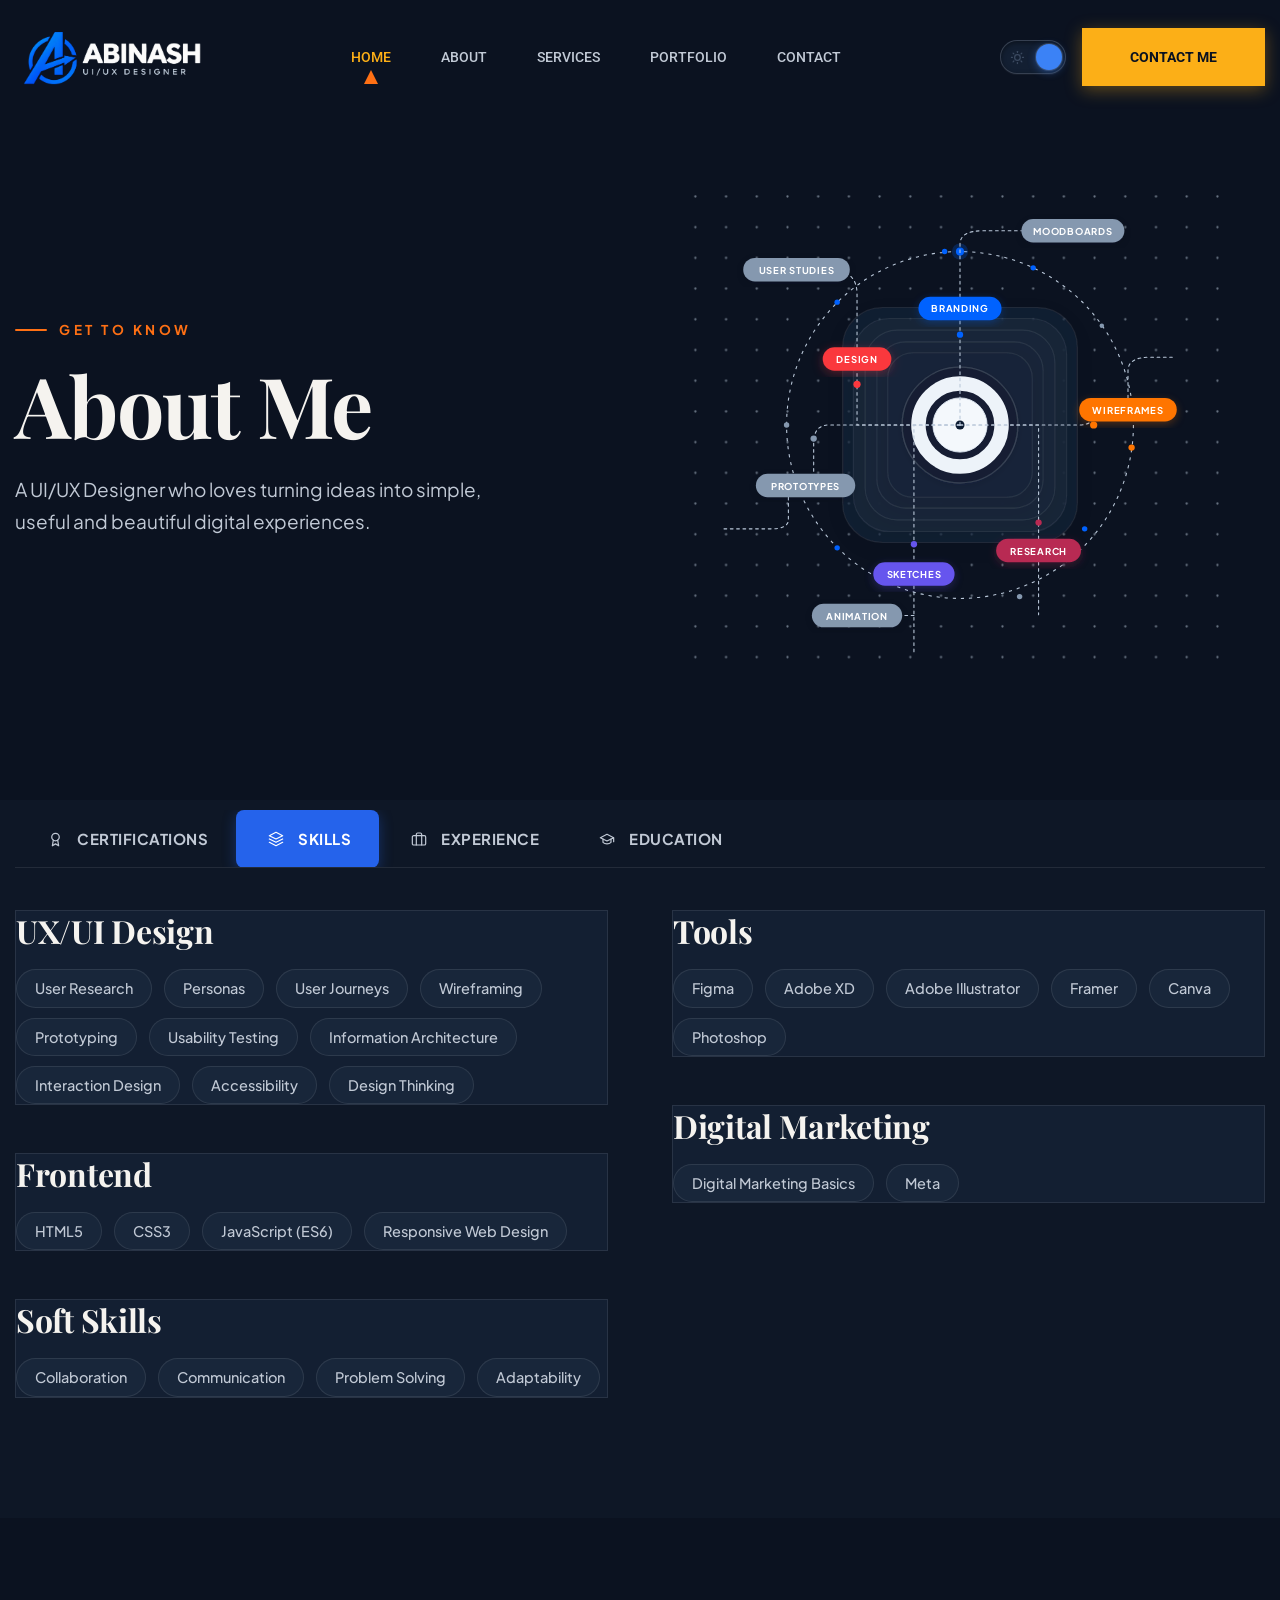
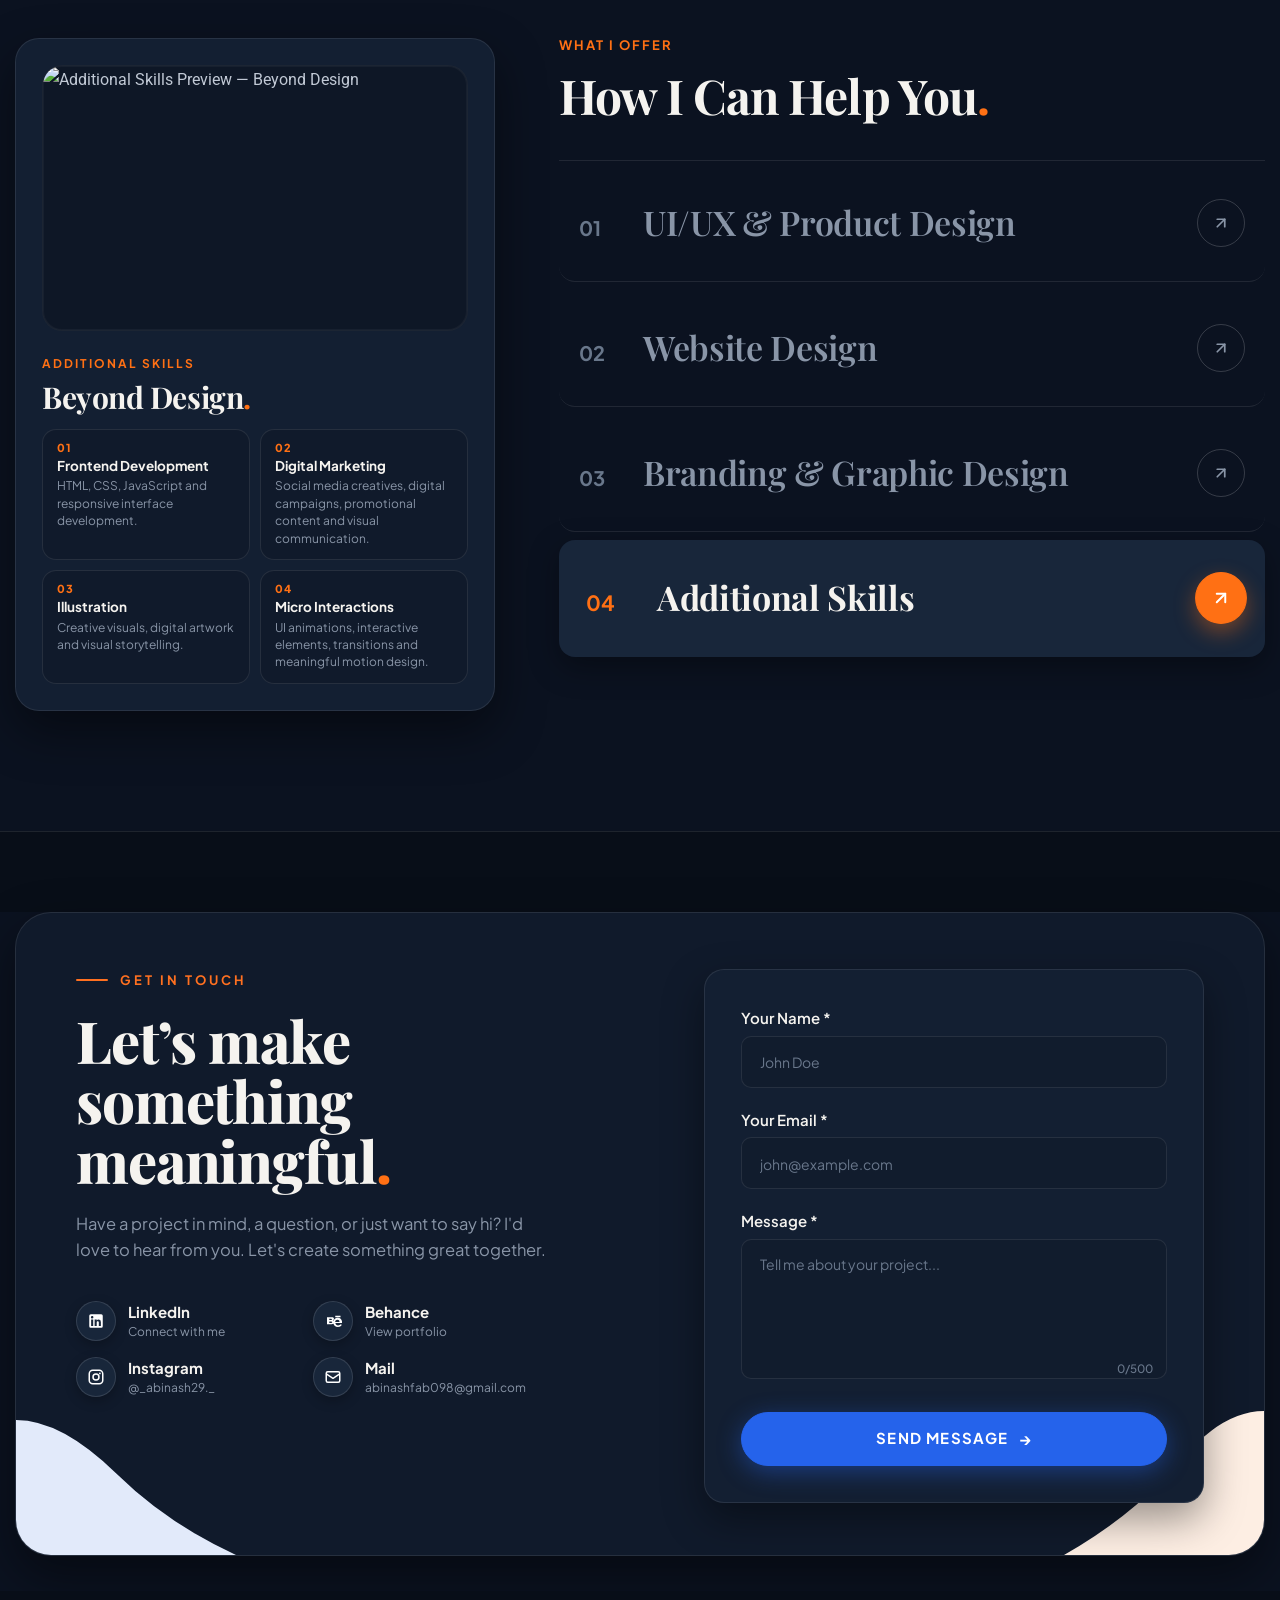
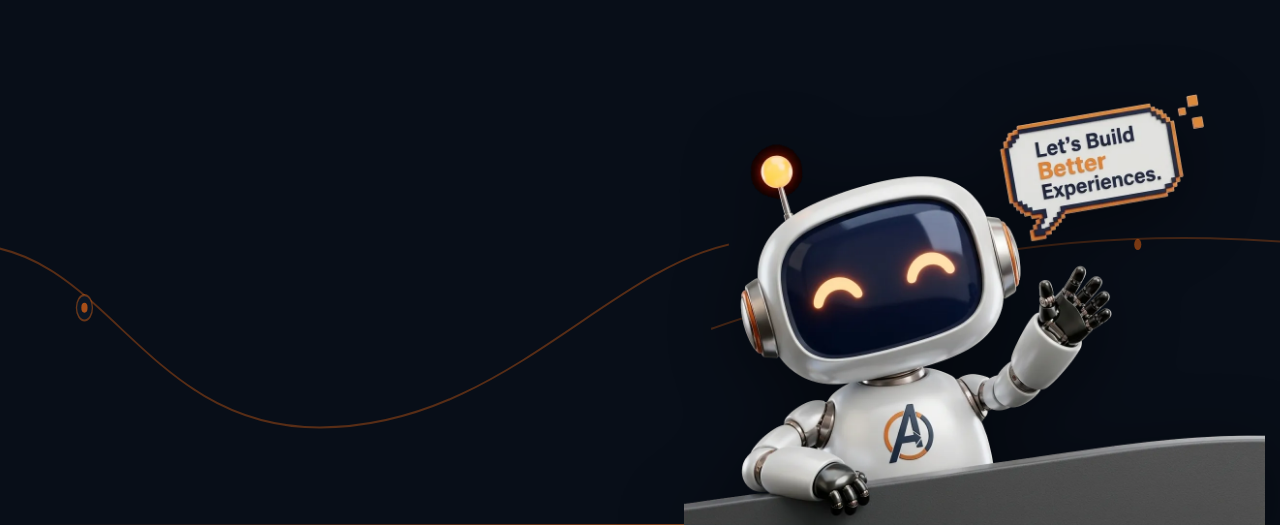
==== about.html @ d82cf719 "Initial commit: static portfolio website" ====
<!doctype html>
<html class="no-js" lang="en">

<!-- Mirrored from https://html.storebuild.shop/Abinash-prev/Abinash/about.html by HTTrack Website Copier/3.x [XR&CO], Sun, 27 Sep 2026 11:13:35 GMT -->

<head>
    <meta charset="utf-8">
    <meta http-equiv="x-ua-compatible" content="ie=edge">
    <title>Abinash - Personal Portfolio HTML Template</title>
    <meta name="description" content="">
    <meta name="viewport" content="width=device-width, initial-scale=1">

    <link rel="shortcut icon" type="image/x-icon" href="assets/img/favicon.webp">
    <!-- Place favicon.ico in the root directory -->

    <!-- Google Fonts -->
    <link rel="preconnect" href="https://fonts.googleapis.com">
    <link rel="preconnect" href="https://fonts.gstatic.com" crossorigin>
    <link
        href="https://fonts.googleapis.com/css2?family=Playfair+Display:ital,wght@0,600;0,700;1,600&family=Plus+Jakarta+Sans:wght@400;500;600;700&display=swap"
        rel="stylesheet">

    <!-- CSS here -->
    <link rel="stylesheet" href="assets/css/bootstrap.min.css">
    <link rel="stylesheet" href="assets/css/animate.min.css">
    <link rel="stylesheet" href="assets/css/magnific-popup.css">
    <link rel="stylesheet" href="assets/css/fontawesome-all.min.css">
    <link rel="stylesheet" href="assets/css/slick.css">
    <link rel="stylesheet" href="assets/css/default.css">
    <link rel="stylesheet" href="assets/css/style.css">
    <link rel="stylesheet" href="assets/css/about-hero.css">
    <link rel="stylesheet" href="assets/css/certifications.css">
    <link rel="stylesheet" href="assets/css/services-section.css">
    <link rel="stylesheet" href="assets/css/parallax-footer.css">
    <link rel="stylesheet" href="assets/css/thank-you.css">
    <link rel="stylesheet" href="assets/css/responsive.css">
    <link rel="stylesheet" href="assets/css/smooth-scroll.css">
    <link rel="stylesheet" href="assets/css/theme-toggle.css">
    <link id="dark-theme-css" rel="stylesheet" href="assets/css/dark-theme.css">
    <!-- Immediate Theme Application (Anti-FOUC) -->
    <script>
        (function () {
            try {
                var savedTheme = localStorage.getItem('abinash_portfolio_theme');
                if (savedTheme === 'light') {
                    document.documentElement.classList.remove('dark-theme', 'active-dark-mode');
                    document.documentElement.setAttribute('data-theme', 'light');
                    var darkLink = document.getElementById('dark-theme-css');
                    if (darkLink) darkLink.disabled = true;
                } else {
                    document.documentElement.classList.add('dark-theme', 'active-dark-mode');
                    document.documentElement.setAttribute('data-theme', 'dark');
                }
            } catch (e) { }
        })();
    </script>
</head>

<body class="dark-theme active-dark-mode">

    <!-- preloader-start -->
    <div id="preloader">
        <div class="Abinash-spin-box"></div>
    </div>
    <!-- preloader-end -->

    <!-- Scroll-top -->
    <button class="scroll-top scroll-to-target" data-target="html">
        <i class="fas fa-angle-up"></i>
    </button>
    <!-- Scroll-top-end-->

    <!-- header-area -->
    <header>
        <div id="sticky-header" class="menu__area transparent-header">
            <div class="container custom-container">
                <div class="row">
                    <div class="col-12">
                        <div class="mobile__nav__toggler"><i class="fas fa-bars"></i></div>
                        <div class="mobile-header-switcher">
                            <button type="button" class="theme-switcher-btn mode__switcher"
                                id="themeSwitcherMobileHeaderAbout" aria-label="Switch theme mode" title="Switch Theme">
                                <span class="theme-switcher-track">
                                    <span class="theme-switcher-icon icon-sun" aria-hidden="true">
                                        <svg width="14" height="14" viewBox="0 0 24 24" fill="none"
                                            stroke="currentColor" stroke-width="2.2" stroke-linecap="round"
                                            stroke-linejoin="round">
                                            <circle cx="12" cy="12" r="5"></circle>
                                            <line x1="12" y1="1" x2="12" y2="3"></line>
                                            <line x1="12" y1="21" x2="12" y2="23"></line>
                                            <line x1="4.22" y1="4.22" x2="5.64" y2="5.64"></line>
                                            <line x1="18.36" y1="18.36" x2="19.78" y2="19.78"></line>
                                            <line x1="1" y1="12" x2="3" y2="12"></line>
                                            <line x1="21" y1="12" x2="23" y2="12"></line>
                                            <line x1="4.22" y1="19.78" x2="5.64" y2="18.36"></line>
                                            <line x1="18.36" y1="5.64" x2="19.78" y2="4.22"></line>
                                        </svg>
                                    </span>
                                    <span class="theme-switcher-thumb"></span>
                                    <span class="theme-switcher-icon icon-moon" aria-hidden="true">
                                        <svg width="13" height="13" viewBox="0 0 24 24" fill="none"
                                            stroke="currentColor" stroke-width="2.2" stroke-linecap="round"
                                            stroke-linejoin="round">
                                            <path d="M21 12.79A9 9 0 1 1 11.21 3 7 7 0 0 0 21 12.79z"></path>
                                        </svg>
                                    </span>
                                </span>
                            </button>
                        </div>
                        <div class="menu__wrap">
                            <nav class="menu__nav">
                                <div class="logo">
                                    <a href="index.html" class="logo__black"><img src="assets/img/logo/logo_black.webp"
                                            alt="Abinash - UI/UX Designer"></a>
                                    <a href="index.html" class="logo__white"><img src="assets/img/logo/logo_white.webp"
                                            alt="Abinash - UI/UX Designer"></a>
                                </div>
                                <div class="navbar__wrap main__menu d-none d-xl-flex">
                                    <ul class="navigation">
                                        <li><a href="index.html#home">Home</a></li>
                                        <li class="active"><a href="#aboutHero">About</a></li>
                                        <li><a href="#servicesSection">Services</a></li>
                                        <li><a href="index.html#portfolioSection">Portfolio</a></li>
                                        <li><a href="#contact">Contact</a></li>
                                    </ul>
                                </div>
                                <div class="header__action-wrap d-flex align-items-center">
                                    <!-- Theme Switcher Toggle (Desktop) -->
                                    <button type="button"
                                        class="theme-switcher-btn mode__switcher d-none d-xl-inline-flex"
                                        id="themeSwitcherDesktopAbout" aria-label="Switch theme mode"
                                        title="Switch Theme">
                                        <span class="theme-switcher-track">
                                            <span class="theme-switcher-icon icon-sun" aria-hidden="true">
                                                <svg width="15" height="15" viewBox="0 0 24 24" fill="none"
                                                    stroke="currentColor" stroke-width="2.2" stroke-linecap="round"
                                                    stroke-linejoin="round">
                                                    <circle cx="12" cy="12" r="5"></circle>
                                                    <line x1="12" y1="1" x2="12" y2="3"></line>
                                                    <line x1="12" y1="21" x2="12" y2="23"></line>
                                                    <line x1="4.22" y1="4.22" x2="5.64" y2="5.64"></line>
                                                    <line x1="18.36" y1="18.36" x2="19.78" y2="19.78"></line>
                                                    <line x1="1" y1="12" x2="3" y2="12"></line>
                                                    <line x1="21" y1="12" x2="23" y2="12"></line>
                                                    <line x1="4.22" y1="19.78" x2="5.64" y2="18.36"></line>
                                                    <line x1="18.36" y1="5.64" x2="19.78" y2="4.22"></line>
                                                </svg>
                                            </span>
                                            <span class="theme-switcher-thumb"></span>
                                            <span class="theme-switcher-icon icon-moon" aria-hidden="true">
                                                <svg width="14" height="14" viewBox="0 0 24 24" fill="none"
                                                    stroke="currentColor" stroke-width="2.2" stroke-linecap="round"
                                                    stroke-linejoin="round">
                                                    <path d="M21 12.79A9 9 0 1 1 11.21 3 7 7 0 0 0 21 12.79z"></path>
                                                </svg>
                                            </span>
                                        </span>
                                    </button>
                                    <div class="header__btn d-none d-md-block">
                                        <a href="#contact" class="btn">Contact me</a>
                                    </div>
                                </div>
                            </nav>
                        </div>
                        <!-- Mobile Menu  -->
                        <div class="mobile__menu">
                            <nav class="menu__box">
                                <div class="close__btn"><i class="fal fa-times"></i></div>
                                <div class="nav-logo">
                                    <a href="index.html" class="logo__black"><img src="assets/img/logo/logo_black.webp"
                                            alt=""></a>
                                    <a href="index.html" class="logo__white"><img src="assets/img/logo/logo_white.webp"
                                            alt=""></a>
                                </div>
                                <div class="menu__outer">
                                    <!--Here Menu Will Come Automatically Via Javascript / Same Menu as in Header-->
                                </div>
                                <div class="mobile-drawer-theme">
                                    <span class="drawer-theme-label">
                                        <i class="fal fa-adjust me-2"></i> Theme
                                    </span>
                                    <button type="button" class="theme-switcher-btn mode__switcher"
                                        id="themeSwitcherDrawerAbout" aria-label="Switch theme mode"
                                        title="Switch Theme">
                                        <span class="theme-switcher-track">
                                            <span class="theme-switcher-icon icon-sun" aria-hidden="true">
                                                <svg width="14" height="14" viewBox="0 0 24 24" fill="none"
                                                    stroke="currentColor" stroke-width="2.2" stroke-linecap="round"
                                                    stroke-linejoin="round">
                                                    <circle cx="12" cy="12" r="5"></circle>
                                                    <line x1="12" y1="1" x2="12" y2="3"></line>
                                                    <line x1="12" y1="21" x2="12" y2="23"></line>
                                                    <line x1="4.22" y1="4.22" x2="5.64" y2="5.64"></line>
                                                    <line x1="18.36" y1="18.36" x2="19.78" y2="19.78"></line>
                                                    <line x1="1" y1="12" x2="3" y2="12"></line>
                                                    <line x1="21" y1="12" x2="23" y2="12"></line>
                                                    <line x1="4.22" y1="19.78" x2="5.64" y2="18.36"></line>
                                                    <line x1="18.36" y1="5.64" x2="19.78" y2="4.22"></line>
                                                </svg>
                                            </span>
                                            <span class="theme-switcher-thumb"></span>
                                            <span class="theme-switcher-icon icon-moon" aria-hidden="true">
                                                <svg width="13" height="13" viewBox="0 0 24 24" fill="none"
                                                    stroke="currentColor" stroke-width="2.2" stroke-linecap="round"
                                                    stroke-linejoin="round">
                                                    <path d="M21 12.79A9 9 0 1 1 11.21 3 7 7 0 0 0 21 12.79z"></path>
                                                </svg>
                                            </span>
                                        </span>
                                    </button>
                                </div>
                                <div class="social-links">
                                    <ul class="clearfix">
                                        <li><a href="https://www.linkedin.com/in/abinash-e-a90270257/" target="_blank"
                                                rel="noopener noreferrer" title="LinkedIn" aria-label="LinkedIn"><span
                                                    class="fab fa-linkedin-in"></span></a></li>
                                        <li><a href="https://www.behance.net/abinashe" target="_blank"
                                                rel="noopener noreferrer" title="Behance" aria-label="Behance"><span
                                                    class="fab fa-behance"></span></a></li>
                                        <li><a href="mailto:abinashfab098@gmail.com"
                                                title="Email: abinashfab098@gmail.com" aria-label="Email"><span
                                                    class="fas fa-globe"></span></a></li>
                                        <li><a href="https://www.instagram.com/_abinash29._/" target="_blank"
                                                rel="noopener noreferrer" title="Instagram" aria-label="Instagram"><span
                                                    class="fab fa-instagram"></span></a></li>
                                    </ul>
                                </div>
                            </nav>
                        </div>
                        <div class="menu__backdrop"></div>
                        <!-- End Mobile Menu -->
                    </div>
                </div>
            </div>
        </div>
    </header>
    <!-- header-area-end -->

    <!-- main-area -->
    <main class="main-area">

        <!-- about-hero-area -->
        <section class="about-hero" id="aboutHero">
            <div class="container custom-container">
                <div class="row align-items-center">
                    <!-- Left Column: Editorial Typography -->
                    <div class="col-lg-6 col-md-12">
                        <div class="about-hero__content">
                            <div class="about-hero__label-wrap">
                                <span class="about-hero__label-line"></span>
                                <span class="about-hero__label">GET TO KNOW</span>
                            </div>
                            <h1 class="about-hero__heading">About Me</h1>
                            <p class="about-hero__intro">
                                A UI/UX Designer who loves turning ideas into simple, useful and beautiful digital
                                experiences.
                            </p>
                        </div>
                    </div>

                    <!-- Right Column: Minimal Abstract Visual Composition -->
                    <div class="col-lg-6 col-md-12">
                        <div class="about-hero__visual">
                            <svg class="about-hero__svg" viewBox="0 0 620 540" fill="none"
                                xmlns="http://www.w3.org/2000/svg" preserveAspectRatio="xMidYMid meet"
                                aria-label="Animated UI/UX Design Process Diagram">
                                <defs>
                                    <!-- Subtle Matrix Dot Grid Pattern -->
                                    <pattern id="processDotGrid" x="0" y="0" width="34" height="34"
                                        patternUnits="userSpaceOnUse">
                                        <circle cx="17" cy="17" r="1.25" fill="#BAC8D9" opacity="0.55" />
                                    </pattern>

                                    <!-- Soft Shadow for Layered Shapes -->
                                    <filter id="shapeShadow" x="-15%" y="-15%" width="130%" height="130%">
                                        <feDropShadow dx="0" dy="6" stdDeviation="12" flood-color="#0F223D"
                                            flood-opacity="0.04" />
                                    </filter>

                                    <!-- Soft Shadow & Glow Filters for Pill Badges -->
                                    <filter id="glowBlue" x="-25%" y="-25%" width="150%" height="150%">
                                        <feDropShadow dx="0" dy="3" stdDeviation="5" flood-color="#0062FF"
                                            flood-opacity="0.28" />
                                    </filter>
                                    <filter id="glowRed" x="-25%" y="-25%" width="150%" height="150%">
                                        <feDropShadow dx="0" dy="3" stdDeviation="6" flood-color="#FA383E"
                                            flood-opacity="0.32" />
                                    </filter>
                                    <filter id="glowOrange" x="-25%" y="-25%" width="150%" height="150%">
                                        <feDropShadow dx="0" dy="3" stdDeviation="5" flood-color="#FF7500"
                                            flood-opacity="0.28" />
                                    </filter>
                                    <filter id="glowViolet" x="-25%" y="-25%" width="150%" height="150%">
                                        <feDropShadow dx="0" dy="3" stdDeviation="5" flood-color="#6655EE"
                                            flood-opacity="0.28" />
                                    </filter>
                                    <filter id="glowBerry" x="-25%" y="-25%" width="150%" height="150%">
                                        <feDropShadow dx="0" dy="3" stdDeviation="5" flood-color="#B82A52"
                                            flood-opacity="0.28" />
                                    </filter>
                                    <filter id="badgeShadow" x="-20%" y="-20%" width="140%" height="140%">
                                        <feDropShadow dx="0" dy="2.5" stdDeviation="4" flood-color="#0F223D"
                                            flood-opacity="0.12" />
                                    </filter>
                                </defs>

                                <!-- 1. Background Dot Grid -->
                                <rect width="100%" height="100%" fill="url(#processDotGrid)" />

                                <!-- 2. Layered Translucent Geometric Shapes (Slow Centered Rotation) -->
                                <g class="diagram-layers">
                                    <!-- Layer 1 (Widest, approx 45deg, 52s CW) -->
                                    <g class="layer-rot-1">
                                        <rect x="180" y="140" width="260" height="260" rx="44" ry="44" fill="#FFFFFF"
                                            fill-opacity="0.65" stroke="rgba(215, 226, 238, 0.55)" stroke-width="1.2"
                                            filter="url(#shapeShadow)" />
                                    </g>

                                    <!-- Layer 2 (approx 20deg, 44s CCW) -->
                                    <g class="layer-rot-2">
                                        <rect x="192" y="152" width="236" height="236" rx="40" ry="40" fill="#FFFFFF"
                                            fill-opacity="0.75" stroke="rgba(215, 226, 238, 0.6)" stroke-width="1.2"
                                            filter="url(#shapeShadow)" />
                                    </g>

                                    <!-- Layer 3 (approx 5deg, 48s CW) -->
                                    <g class="layer-rot-3">
                                        <rect x="205" y="165" width="210" height="210" rx="36" ry="36" fill="#FFFFFF"
                                            fill-opacity="0.82" stroke="rgba(215, 226, 238, 0.65)" stroke-width="1.2"
                                            filter="url(#shapeShadow)" />
                                    </g>

                                    <!-- Layer 4 (approx -15deg, 38s CCW) -->
                                    <g class="layer-rot-4">
                                        <rect x="218" y="178" width="184" height="184" rx="32" ry="32" fill="#FFFFFF"
                                            fill-opacity="0.88" stroke="rgba(215, 226, 238, 0.7)" stroke-width="1.2"
                                            filter="url(#shapeShadow)" />
                                    </g>

                                    <!-- Layer 5 (approx 32deg, 58s CW) -->
                                    <g class="layer-rot-5">
                                        <rect x="230" y="190" width="160" height="160" rx="28" ry="28" fill="#FFFFFF"
                                            fill-opacity="0.94" stroke="rgba(215, 226, 238, 0.75)" stroke-width="1.2"
                                            filter="url(#shapeShadow)" />
                                    </g>
                                </g>

                                <!-- 3. Fixed Central Target (Concentric Circles & Dark Navy Bullseye) -->
                                <g class="diagram-target">
                                    <circle cx="310" cy="270" r="64" fill="#FFFFFF" fill-opacity="0.96" stroke="#E1EBF5"
                                        stroke-width="1.5" filter="url(#badgeShadow)" />
                                    <circle cx="310" cy="270" r="46" fill="none" stroke="#EDF3F9" stroke-width="16" />
                                    <circle cx="310" cy="270" r="30" fill="#F4F8FC" stroke="#E1EBF5" stroke-width="1" />
                                    <circle cx="310" cy="270" r="5" fill="#0B1B32" />
                                </g>

                                <!-- 4. Circular Orbital Path & Stationary Nodes -->
                                <circle cx="310" cy="270" r="192" class="orbit-path-line" />

                                <!-- Fixed Accent Nodes along circular orbit -->
                                <g class="orbit-static-nodes">
                                    <circle cx="391" cy="96" r="3" fill="#0062FF" />
                                    <circle cx="467" cy="160" r="2.5" fill="#8598AF" />
                                    <circle cx="500" cy="295" r="3.5" fill="#FF7500" />
                                    <circle cx="448" cy="385" r="3" fill="#0062FF" />
                                    <circle cx="174" cy="406" r="3" fill="#0062FF" />
                                    <circle cx="118" cy="270" r="3" fill="#8598AF" />
                                    <circle cx="174" cy="134" r="3" fill="#0062FF" />
                                    <circle cx="293" cy="78" r="3" fill="#0062FF" />
                                    <circle cx="376" cy="460" r="3" fill="#8598AF" />
                                </g>

                                <!-- Traveling Blue Orbit Runner Node -->
                                <g class="orbit-runner">
                                    <circle cx="310" cy="78" r="9" fill="rgba(0, 98, 255, 0.22)" />
                                    <circle cx="310" cy="78" r="4.5" fill="#0062FF" />
                                </g>

                                <!-- 5. Dashed Connector Paths & Branching Lines -->
                                <g class="diagram-connectors">
                                    <!-- Center up to BRANDING & branch to MOODBOARDS -->
                                    <path d="M 310 270 L 310 154" class="connector-line" />
                                    <path d="M 310 128 L 310 70 Q 310 55 335 55 L 378 55" class="connector-line" />

                                    <!-- Center left to DESIGN & branch to USER STUDIES -->
                                    <path d="M 310 270 L 196 270 L 196 210" class="connector-line" />
                                    <path d="M 196 184 L 196 125 Q 196 98 165 98 L 130 98" class="connector-line" />

                                    <!-- Center right to WIREFRAMES & branch outward -->
                                    <path d="M 310 270 L 442 270 Q 460 270 460 253 L 460 245" class="connector-line" />
                                    <path d="M 496 240 L 496 210 Q 496 195 520 195 L 545 195" class="connector-line" />

                                    <!-- Center left-down to PROTOTYPES & branch -->
                                    <path d="M 310 270 L 165 270 Q 148 270 148 290 L 148 324" class="connector-line" />
                                    <path d="M 120 350 L 120 375 Q 120 385 100 385 L 45 385" class="connector-line" />

                                    <!-- Center down-right to RESEARCH & extension -->
                                    <path d="M 310 270 L 397 270 L 397 396" class="connector-line" />
                                    <path d="M 397 422 L 397 480" class="connector-line" />

                                    <!-- Center down-left to SKETCHES & extension -->
                                    <path d="M 310 270 L 259 270 L 259 422" class="connector-line" />
                                    <path d="M 259 448 L 259 525" class="connector-line" />

                                    <!-- Branch to ANIMATION -->
                                    <path d="M 259 481 L 246 481" class="connector-line" />
                                </g>

                                <!-- 6. Connector Nodes (Small colored nodes on lines) -->
                                <g class="diagram-connector-nodes">
                                    <!-- Blue Node under BRANDING -->
                                    <circle cx="310" cy="170" r="3.5" fill="#0062FF" class="node-pulse-blue" />

                                    <!-- Coral Red Node under DESIGN -->
                                    <circle cx="196" cy="225" r="4" fill="#FA383E" class="node-pulse-coral" />

                                    <!-- Orange Node near WIREFRAMES -->
                                    <circle cx="458" cy="270" r="4" fill="#FF7500" class="node-pulse-orange" />

                                    <!-- Raspberry Node above RESEARCH -->
                                    <circle cx="397" cy="378" r="3.5" fill="#B82A52" class="node-pulse-berry" />

                                    <!-- Violet Node above SKETCHES -->
                                    <circle cx="259" cy="402" r="3.5" fill="#6655EE" class="node-pulse-violet" />

                                    <!-- Gray-Blue Node near PROTOTYPES -->
                                    <circle cx="148" cy="285" r="3.5" fill="#8598AF" />

                                    <!-- Gray-Blue Node near ANIMATION -->
                                    <circle cx="225" cy="481" r="3.5" fill="#8598AF" />
                                </g>

                                <!-- 7. Nine Pill-Shaped Labels (Uppercase, stationary with subtle drift) -->
                                <g class="diagram-labels">
                                    <!-- 1. MOODBOARDS (muted blue-gray) -->
                                    <g class="diagram-pill pill-drift-1">
                                        <rect x="378" y="42" width="114" height="26" rx="13" ry="13" fill="#8598AF"
                                            filter="url(#badgeShadow)" />
                                        <text x="435" y="55">MOODBOARDS</text>
                                    </g>

                                    <!-- 2. USER STUDIES (muted blue-gray) -->
                                    <g class="diagram-pill pill-drift-2">
                                        <rect x="70" y="85" width="118" height="26" rx="13" ry="13" fill="#8598AF"
                                            filter="url(#badgeShadow)" />
                                        <text x="129" y="98">USER STUDIES</text>
                                    </g>

                                    <!-- 3. BRANDING (bright blue) -->
                                    <g class="diagram-pill pill-drift-3">
                                        <rect x="264" y="128" width="92" height="26" rx="13" ry="13" fill="#0062FF"
                                            filter="url(#glowBlue)" />
                                        <text x="310" y="141">BRANDING</text>
                                    </g>

                                    <!-- 4. DESIGN (coral red) -->
                                    <g class="diagram-pill pill-drift-4">
                                        <rect x="158" y="184" width="76" height="26" rx="13" ry="13" fill="#FA383E"
                                            filter="url(#glowRed)" />
                                        <text x="196" y="197">DESIGN</text>
                                    </g>

                                    <!-- 5. WIREFRAMES (orange) -->
                                    <g class="diagram-pill pill-drift-1">
                                        <rect x="442" y="240" width="108" height="26" rx="13" ry="13" fill="#FF7500"
                                            filter="url(#glowOrange)" />
                                        <text x="496" y="253">WIREFRAMES</text>
                                    </g>

                                    <!-- 6. PROTOTYPES (muted blue-gray) -->
                                    <g class="diagram-pill pill-drift-2">
                                        <rect x="84" y="324" width="110" height="26" rx="13" ry="13" fill="#8598AF"
                                            filter="url(#badgeShadow)" />
                                        <text x="139" y="337">PROTOTYPES</text>
                                    </g>

                                    <!-- 7. RESEARCH (raspberry) -->
                                    <g class="diagram-pill pill-drift-3">
                                        <rect x="350" y="396" width="94" height="26" rx="13" ry="13" fill="#B82A52"
                                            filter="url(#glowBerry)" />
                                        <text x="397" y="409">RESEARCH</text>
                                    </g>

                                    <!-- 8. SKETCHES (violet) -->
                                    <g class="diagram-pill pill-drift-4">
                                        <rect x="214" y="422" width="90" height="26" rx="13" ry="13" fill="#6655EE"
                                            filter="url(#glowViolet)" />
                                        <text x="259" y="435">SKETCHES</text>
                                    </g>

                                    <!-- 9. ANIMATION (muted blue-gray) -->
                                    <g class="diagram-pill pill-drift-1">
                                        <rect x="146" y="468" width="100" height="26" rx="13" ry="13" fill="#8598AF"
                                            filter="url(#badgeShadow)" />
                                        <text x="196" y="481">ANIMATION</text>
                                    </g>
                                </g>
                            </svg>
                        </div>
                    </div>
                </div>
            </div>
        </section>
        <!-- about-hero-area-end -->

        <!-- about-details-area -->
        <section class="about-details">
            <div class="container custom-container">
                <div class="row">
                    <div class="col-12">
                        <div class="about__info__wrap">
                            <ul class="nav nav-tabs cert-nav-tabs" id="myTab" role="tablist">
                                <li class="nav-item cert-nav-item" role="presentation">
                                    <button class="nav-link cert-nav-link" id="about-tab" data-bs-toggle="tab"
                                        data-bs-target="#about" type="button" role="tab" aria-controls="about"
                                        aria-selected="false">
                                        <span class="cert-tab-icon">
                                            <svg width="15" height="15" viewBox="0 0 24 24" fill="none"
                                                stroke="currentColor" stroke-width="2" stroke-linecap="round"
                                                stroke-linejoin="round">
                                                <circle cx="12" cy="8" r="6" />
                                                <path d="M15.477 12.89 17 22l-5-3-5 3 1.523-9.11" />
                                            </svg>
                                        </span>
                                        <span class="cert-tab-text">Certifications</span>
                                    </button>
                                </li>
                                <li class="nav-item cert-nav-item" role="presentation">
                                    <button class="nav-link cert-nav-link active" id="skills-tab" data-bs-toggle="tab"
                                        data-bs-target="#skills" type="button" role="tab" aria-controls="skills"
                                        aria-selected="true">
                                        <span class="cert-tab-icon">
                                            <svg width="16" height="16" viewBox="0 0 24 24" fill="none"
                                                stroke="currentColor" stroke-width="1.8" stroke-linecap="round"
                                                stroke-linejoin="round">
                                                <polygon points="12 2 2 7 12 12 22 7 12 2" />
                                                <polyline points="2 17 12 22 22 17" />
                                                <polyline points="2 12 12 17 22 12" />
                                            </svg>
                                        </span>
                                        <span class="cert-tab-text">Skills</span>
                                    </button>
                                </li>
                                <li class="nav-item cert-nav-item" role="presentation">
                                    <button class="nav-link cert-nav-link" id="experience-tab" data-bs-toggle="tab"
                                        data-bs-target="#experience" type="button" role="tab" aria-controls="experience"
                                        aria-selected="false">
                                        <span class="cert-tab-icon">
                                            <svg width="16" height="16" viewBox="0 0 24 24" fill="none"
                                                stroke="currentColor" stroke-width="1.8" stroke-linecap="round"
                                                stroke-linejoin="round">
                                                <rect x="2" y="7" width="20" height="14" rx="2" ry="2" />
                                                <path d="M16 21V5a2 2 0 0 0-2-2h-4a2 2 0 0 0-2 2v16" />
                                            </svg>
                                        </span>
                                        <span class="cert-tab-text">Experience</span>
                                    </button>
                                </li>
                                <li class="nav-item cert-nav-item" role="presentation">
                                    <button class="nav-link cert-nav-link" id="education-tab" data-bs-toggle="tab"
                                        data-bs-target="#education" type="button" role="tab" aria-controls="education"
                                        aria-selected="false">
                                        <span class="cert-tab-icon">
                                            <svg width="16" height="16" viewBox="0 0 24 24" fill="none"
                                                stroke="currentColor" stroke-width="1.8" stroke-linecap="round"
                                                stroke-linejoin="round">
                                                <path d="M22 10v6M2 10l10-5 10 5-10 5z" />
                                                <path d="M6 12v5c3 3 9 3 12 0v-5" />
                                            </svg>
                                        </span>
                                        <span class="cert-tab-text">Education</span>
                                    </button>
                                </li>
                            </ul>
                            <div class="tab-content" id="myTabContent">
                                <div class="tab-pane fade" id="about" role="tabpanel" aria-labelledby="about-tab">
                                    <div class="cert-grid">
                                        <!-- Certificate Card 1: DUHZINE IT Solutions -->
                                        <article class="cert-card">
                                            <div class="cert-card__preview">
                                                <img src="assets/img/certificates/Certificate_1.webp"
                                                    alt="UX/UI Designer Intern Technical Internship - DUHZINE IT Solutions"
                                                    class="cert-card__img" loading="lazy">
                                            </div>
                                            <div class="cert-card__content">
                                                <div class="cert-card__badge-wrap">

                                                </div>
                                                <h3 class="cert-card__title">UX/UI Designer Intern — Technical
                                                    Internship</h3>
                                                <div class="cert-card__meta">
                                                    <span class="cert-card__meta-item">
                                                        <svg class="cert-meta-icon" width="16" height="16"
                                                            viewBox="0 0 24 24" fill="none" stroke="currentColor"
                                                            stroke-width="1.8" stroke-linecap="round"
                                                            stroke-linejoin="round">
                                                            <path
                                                                d="M3 21h18M3 10h18M5 6l7-3 7 3M4 10v11M20 10v11M8 14v3M12 14v3M16 14v3" />
                                                        </svg>
                                                        DUHZINE IT Solutions
                                                    </span>
                                                    <span class="cert-card__meta-item">
                                                        <svg class="cert-meta-icon" width="16" height="16"
                                                            viewBox="0 0 24 24" fill="none" stroke="currentColor"
                                                            stroke-width="1.8" stroke-linecap="round"
                                                            stroke-linejoin="round">
                                                            <rect x="3" y="4" width="18" height="18" rx="2" ry="2" />
                                                            <line x1="16" y1="2" x2="16" y2="6" />
                                                            <line x1="8" y1="2" x2="8" y2="6" />
                                                            <line x1="3" y1="10" x2="21" y2="10" />
                                                        </svg>
                                                        Oct 2025 – Jan 2026
                                                    </span>
                                                </div>
                                                <p class="cert-card__desc">A technical internship involving real-world
                                                    UX research, wireframing, prototyping, visual design, usability
                                                    improvements, design iterations, teamwork, and professional design
                                                    workflows.</p>
                                                <div class="cert-card__action">
                                                    <button type="button" class="cert-card__btn" data-bs-toggle="modal"
                                                        data-bs-target="#certModal1">View Certificate</button>
                                                </div>
                                            </div>
                                        </article>

                                        <!-- Certificate Card 2: Accenture -->
                                        <article class="cert-card">
                                            <div class="cert-card__preview">
                                                <img src="assets/img/certificates/Certificate_2.1.webp"
                                                    alt="Digital Skills: User Experience (UX) - Accenture"
                                                    class="cert-card__img" loading="lazy">
                                                <span class="cert-card__multi-badge"><i class="fas fa-layer-group"></i>
                                                    2 Pages</span>
                                            </div>
                                            <div class="cert-card__content">
                                                <div class="cert-card__badge-wrap">
                                                </div>
                                                <h3 class="cert-card__title">Digital Skills: User Experience (UX)</h3>
                                                <div class="cert-card__meta">
                                                    <span class="cert-card__meta-item">
                                                        <svg class="cert-meta-icon" width="16" height="16"
                                                            viewBox="0 0 24 24" fill="none" stroke="currentColor"
                                                            stroke-width="1.8" stroke-linecap="round"
                                                            stroke-linejoin="round">
                                                            <path
                                                                d="M3 21h18M3 10h18M5 6l7-3 7 3M4 10v11M20 10v11M8 14v3M12 14v3M16 14v3" />
                                                        </svg>
                                                        Accenture · In association with CPD
                                                    </span>
                                                    <span class="cert-card__meta-item">
                                                        <svg class="cert-meta-icon" width="16" height="16"
                                                            viewBox="0 0 24 24" fill="none" stroke="currentColor"
                                                            stroke-width="1.8" stroke-linecap="round"
                                                            stroke-linejoin="round">
                                                            <rect x="3" y="4" width="18" height="18" rx="2" ry="2" />
                                                            <line x1="16" y1="2" x2="16" y2="6" />
                                                            <line x1="8" y1="2" x2="8" y2="6" />
                                                            <line x1="3" y1="10" x2="21" y2="10" />
                                                        </svg>
                                                        August 25, 2025 · 3 Weeks
                                                    </span>
                                                </div>
                                                <p class="cert-card__desc">An introductory UX course covering UX
                                                    fundamentals, design thinking, information architecture, user
                                                    research, user journeys, visual and interaction design, wireframing,
                                                    prototyping, UX tools, and testing.</p>
                                                <div class="cert-card__action">
                                                    <button type="button" class="cert-card__btn" data-bs-toggle="modal"
                                                        data-bs-target="#certModal2">View Certificate</button>
                                                </div>
                                            </div>
                                        </article>

                                        <!-- Certificate Card 3: Simplilearn SkillUp -->
                                        <article class="cert-card">
                                            <div class="cert-card__preview">
                                                <img src="assets/img/certificates/Certificate_3.webp"
                                                    alt="UI/UX for Beginners - Simplilearn SkillUp"
                                                    class="cert-card__img" loading="lazy">
                                            </div>
                                            <div class="cert-card__content">
                                                <div class="cert-card__badge-wrap">
                                                </div>
                                                <h3 class="cert-card__title">UI/UX for Beginners</h3>
                                                <div class="cert-card__meta">
                                                    <span class="cert-card__meta-item">
                                                        <svg class="cert-meta-icon" width="16" height="16"
                                                            viewBox="0 0 24 24" fill="none" stroke="currentColor"
                                                            stroke-width="1.8" stroke-linecap="round"
                                                            stroke-linejoin="round">
                                                            <path
                                                                d="M3 21h18M3 10h18M5 6l7-3 7 3M4 10v11M20 10v11M8 14v3M12 14v3M16 14v3" />
                                                        </svg>
                                                        Simplilearn SkillUp
                                                    </span>
                                                    <span class="cert-card__meta-item">
                                                        <svg class="cert-meta-icon" width="16" height="16"
                                                            viewBox="0 0 24 24" fill="none" stroke="currentColor"
                                                            stroke-width="1.8" stroke-linecap="round"
                                                            stroke-linejoin="round">
                                                            <rect x="3" y="4" width="18" height="18" rx="2" ry="2" />
                                                            <line x1="16" y1="2" x2="16" y2="6" />
                                                            <line x1="8" y1="2" x2="8" y2="6" />
                                                            <line x1="3" y1="10" x2="21" y2="10" />
                                                        </svg>
                                                        November 16, 2025
                                                    </span>
                                                </div>
                                                <p class="cert-card__desc">An introductory course covering UI/UX
                                                    fundamentals, human-centered design, design thinking, visual
                                                    hierarchy, typography, color theory, information architecture,
                                                    wireframing, prototyping, usability, and testing.</p>
                                                <div class="cert-card__action">
                                                    <button type="button" class="cert-card__btn" data-bs-toggle="modal"
                                                        data-bs-target="#certModal3">View Certificate</button>
                                                </div>
                                            </div>
                                        </article>

                                        <!-- Certificate Card 4: InLustro Learning -->
                                        <article class="cert-card">
                                            <div class="cert-card__preview">
                                                <img src="assets/img/certificates/Certificate_4.webp"
                                                    alt="UI/UX Design and Development with Vue - InLustro Learning"
                                                    class="cert-card__img" loading="lazy">
                                            </div>
                                            <div class="cert-card__content">
                                                <div class="cert-card__badge-wrap">
                                                </div>
                                                <h3 class="cert-card__title">UI/UX Design and Development with Vue</h3>
                                                <div class="cert-card__meta">
                                                    <span class="cert-card__meta-item">
                                                        <svg class="cert-meta-icon" width="16" height="16"
                                                            viewBox="0 0 24 24" fill="none" stroke="currentColor"
                                                            stroke-width="1.8" stroke-linecap="round"
                                                            stroke-linejoin="round">
                                                            <path
                                                                d="M3 21h18M3 10h18M5 6l7-3 7 3M4 10v11M20 10v11M8 14v3M12 14v3M16 14v3" />
                                                        </svg>
                                                        InLustro · Saranathan College (II AIML)
                                                    </span>
                                                    <span class="cert-card__meta-item">
                                                        <svg class="cert-meta-icon" width="16" height="16"
                                                            viewBox="0 0 24 24" fill="none" stroke="currentColor"
                                                            stroke-width="1.8" stroke-linecap="round"
                                                            stroke-linejoin="round">
                                                            <rect x="3" y="4" width="18" height="18" rx="2" ry="2" />
                                                            <line x1="16" y1="2" x2="16" y2="6" />
                                                            <line x1="8" y1="2" x2="8" y2="6" />
                                                            <line x1="3" y1="10" x2="21" y2="10" />
                                                        </svg>
                                                        Feb 2024 – May 2024
                                                    </span>
                                                </div>
                                                <p class="cert-card__desc">A course combining UX workflows, interface
                                                    design, accessibility, wireframing, prototyping, interaction design,
                                                    and Vue.js development, including reusable components, data binding,
                                                    state management, event handling, and routing.</p>
                                                <div class="cert-card__action">
                                                    <button type="button" class="cert-card__btn" data-bs-toggle="modal"
                                                        data-bs-target="#certModal4">View Certificate</button>
                                                </div>
                                            </div>
                                        </article>

                                        <!-- Certificate Card 5: ILIFE Technologies -->
                                        <article class="cert-card">
                                            <div class="cert-card__preview">
                                                <img src="assets/img/certificates/Certificate_5.webp"
                                                    alt="UX/UI Design Workshop - ILIFE Technologies"
                                                    class="cert-card__img" loading="lazy">
                                            </div>
                                            <div class="cert-card__content">
                                                <div class="cert-card__badge-wrap">
                                                </div>
                                                <h3 class="cert-card__title">UX/UI Design Workshop</h3>
                                                <div class="cert-card__meta">
                                                    <span class="cert-card__meta-item">
                                                        <svg class="cert-meta-icon" width="16" height="16"
                                                            viewBox="0 0 24 24" fill="none" stroke="currentColor"
                                                            stroke-width="1.8" stroke-linecap="round"
                                                            stroke-linejoin="round">
                                                            <path
                                                                d="M3 21h18M3 10h18M5 6l7-3 7 3M4 10v11M20 10v11M8 14v3M12 14v3M16 14v3" />
                                                        </svg>
                                                        ILIFE Technologies, Trichy
                                                    </span>
                                                    <span class="cert-card__meta-item">
                                                        <svg class="cert-meta-icon" width="16" height="16"
                                                            viewBox="0 0 24 24" fill="none" stroke="currentColor"
                                                            stroke-width="1.8" stroke-linecap="round"
                                                            stroke-linejoin="round">
                                                            <rect x="3" y="4" width="18" height="18" rx="2" ry="2" />
                                                            <line x1="16" y1="2" x2="16" y2="6" />
                                                            <line x1="8" y1="2" x2="8" y2="6" />
                                                            <line x1="3" y1="10" x2="21" y2="10" />
                                                        </svg>
                                                        September 27, 2025 · 2 Hours
                                                    </span>
                                                </div>
                                                <p class="cert-card__desc">A workshop covering UI/UX fundamentals,
                                                    usability, user-centered thinking, wireframing, layout structuring,
                                                    and visual hierarchy.</p>
                                                <div class="cert-card__action">
                                                    <button type="button" class="cert-card__btn" data-bs-toggle="modal"
                                                        data-bs-target="#certModal5">View Certificate</button>
                                                </div>
                                            </div>
                                        </article>
                                    </div>
                                </div>
                                <div class="tab-pane fade show active" id="skills" role="tabpanel"
                                    aria-labelledby="skills-tab">
                                    <div class="skills-layout">
                                        <!-- Left Column -->
                                        <div class="skills-col">
                                            <!-- 1. UX/UI Design -->
                                            <div class="skills-group">
                                                <h3 class="skills-group__title">UX/UI Design</h3>
                                                <div class="skills-pills">
                                                    <span class="skill-pill">User Research</span>
                                                    <span class="skill-pill">Personas</span>
                                                    <span class="skill-pill">User Journeys</span>
                                                    <span class="skill-pill">Wireframing</span>
                                                    <span class="skill-pill">Prototyping</span>
                                                    <span class="skill-pill">Usability Testing</span>
                                                    <span class="skill-pill">Information Architecture</span>
                                                    <span class="skill-pill">Interaction Design</span>
                                                    <span class="skill-pill">Accessibility</span>
                                                    <span class="skill-pill">Design Thinking</span>
                                                </div>
                                            </div>

                                            <!-- 2. Frontend -->
                                            <div class="skills-group">
                                                <h3 class="skills-group__title">Frontend</h3>
                                                <div class="skills-pills">
                                                    <span class="skill-pill">HTML5</span>
                                                    <span class="skill-pill">CSS3</span>
                                                    <span class="skill-pill">JavaScript (ES6)</span>
                                                    <span class="skill-pill">Responsive Web Design</span>
                                                </div>
                                            </div>

                                            <!-- 3. Soft Skills -->
                                            <div class="skills-group">
                                                <h3 class="skills-group__title">Soft Skills</h3>
                                                <div class="skills-pills">
                                                    <span class="skill-pill">Collaboration</span>
                                                    <span class="skill-pill">Communication</span>
                                                    <span class="skill-pill">Problem Solving</span>
                                                    <span class="skill-pill">Adaptability</span>
                                                </div>
                                            </div>
                                        </div>

                                        <!-- Right Column -->
                                        <div class="skills-col">
                                            <!-- 1. Tools -->
                                            <div class="skills-group">
                                                <h3 class="skills-group__title">Tools</h3>
                                                <div class="skills-pills">
                                                    <span class="skill-pill">Figma</span>
                                                    <span class="skill-pill">Adobe XD</span>
                                                    <span class="skill-pill">Adobe Illustrator</span>
                                                    <span class="skill-pill">Framer</span>
                                                    <span class="skill-pill">Canva</span>
                                                    <span class="skill-pill">Photoshop</span>
                                                </div>
                                            </div>

                                            <!-- 2. Digital Marketing -->
                                            <div class="skills-group">
                                                <h3 class="skills-group__title">Digital Marketing</h3>
                                                <div class="skills-pills">
                                                    <span class="skill-pill">Digital Marketing Basics</span>
                                                    <span class="skill-pill">Meta</span>
                                                </div>
                                            </div>
                                        </div>
                                    </div>
                                </div>
                                <div class="tab-pane fade" id="experience" role="tabpanel"
                                    aria-labelledby="experience-tab">
                                    <div class="experience-timeline">

                                        <!-- Experience 01 — Current Position -->
                                        <article class="exp-card exp-card--current scroll-reveal--card reveal-delay-1">
                                            <div class="exp-card__header">
                                                <div class="exp-card__identity">
                                                    <div class="exp-card__logo-wrap exp-card__logo-wrap--abn"
                                                        aria-hidden="true">
                                                        <svg width="34" height="34" viewBox="0 0 34 34" fill="none"
                                                            xmlns="http://www.w3.org/2000/svg">
                                                            <rect width="34" height="34" rx="10" fill="#0B1F3A" />
                                                            <text x="17" y="21.5" text-anchor="middle"
                                                                font-family="'Plus Jakarta Sans', sans-serif"
                                                                font-weight="800" font-size="11.5" fill="#FFFFFF"
                                                                letter-spacing="0.8">ABN</text>
                                                            <circle cx="26.5" cy="8.5" r="2.5" fill="#FF7014" />
                                                        </svg>
                                                    </div>
                                                    <div class="exp-card__title-group">
                                                        <div class="exp-card__role-wrap">
                                                            <h3 class="exp-card__title">UI/UX Designer &amp; Graphic
                                                                Designer</h3>
                                                            <span class="exp-card__badge-current">
                                                                <span class="exp-card__pulse-dot"
                                                                    aria-hidden="true"></span>
                                                                Current
                                                            </span>
                                                        </div>
                                                        <div class="exp-card__company">
                                                            <svg class="exp-card__company-icon" width="15" height="15"
                                                                viewBox="0 0 24 24" fill="none" stroke="currentColor"
                                                                stroke-width="1.8" stroke-linecap="round"
                                                                stroke-linejoin="round" aria-hidden="true">
                                                                <rect x="4" y="2" width="16" height="20" rx="2"
                                                                    ry="2" />
                                                                <path
                                                                    d="M9 22v-4h6v4M8 6h.01M16 6h.01M12 6h.01M12 10h.01M12 14h.01M16 10h.01M16 14h.01M8 10h.01M8 14h.01" />
                                                            </svg>
                                                            <span>ABN Consultancy Service, Coimbatore</span>
                                                        </div>
                                                    </div>
                                                </div>

                                                <div class="exp-card__date-badge">
                                                    <svg class="exp-card__date-icon" width="14" height="14"
                                                        viewBox="0 0 24 24" fill="none" stroke="currentColor"
                                                        stroke-width="2" stroke-linecap="round" stroke-linejoin="round"
                                                        aria-hidden="true">
                                                        <rect x="3" y="4" width="18" height="18" rx="2" ry="2" />
                                                        <line x1="16" y1="2" x2="16" y2="6" />
                                                        <line x1="8" y1="2" x2="8" y2="6" />
                                                        <line x1="3" y1="10" x2="21" y2="10" />
                                                    </svg>
                                                    <span>January 2026 – Present</span>
                                                </div>
                                            </div>

                                            <div class="exp-card__body">
                                                <ul class="exp-card__list">
                                                    <li class="exp-card__item">
                                                        <span class="exp-card__bullet" aria-hidden="true"></span>
                                                        <p class="exp-card__text">Designed social media creatives and
                                                            promotional posters for IT and hiring campaigns, maintaining
                                                            consistent brand identity.</p>
                                                    </li>
                                                    <li class="exp-card__item">
                                                        <span class="exp-card__bullet" aria-hidden="true"></span>
                                                        <p class="exp-card__text">Created hiring posters and recruitment
                                                            visual content aligned with company branding guidelines.</p>
                                                    </li>
                                                    <li class="exp-card__item">
                                                        <span class="exp-card__bullet" aria-hidden="true"></span>
                                                        <p class="exp-card__text">Designed and prototyped website UI
                                                            layouts using Figma, improving visual consistency and user
                                                            experience.</p>
                                                    </li>
                                                    <li class="exp-card__item">
                                                        <span class="exp-card__bullet" aria-hidden="true"></span>
                                                        <p class="exp-card__text">Collaborated with the team to deliver
                                                            design assets on time across multiple ongoing projects.</p>
                                                    </li>
                                                </ul>
                                            </div>
                                        </article>

                                        <!-- Experience 02 — Internship -->
                                        <article class="exp-card scroll-reveal--card reveal-delay-2">
                                            <div class="exp-card__header">
                                                <div class="exp-card__identity">
                                                    <div class="exp-card__logo-wrap exp-card__logo-wrap--intern"
                                                        aria-hidden="true">
                                                        <svg width="24" height="24" viewBox="0 0 24 24" fill="none"
                                                            xmlns="http://www.w3.org/2000/svg">
                                                            <path d="M12 2L2 7L12 12L22 7L12 2Z" stroke="#0056FB"
                                                                stroke-width="2" stroke-linecap="round"
                                                                stroke-linejoin="round" />
                                                            <path d="M2 17L12 22L22 17" stroke="#0056FB"
                                                                stroke-width="2" stroke-linecap="round"
                                                                stroke-linejoin="round" />
                                                            <path d="M2 12L12 17L22 12" stroke="#FF7014"
                                                                stroke-width="2" stroke-linecap="round"
                                                                stroke-linejoin="round" />
                                                        </svg>
                                                    </div>
                                                    <div class="exp-card__title-group">
                                                        <div class="exp-card__role-wrap">
                                                            <h3 class="exp-card__title">UX/UI Designer Intern</h3>
                                                            <span class="exp-card__badge-grade">
                                                                <i class="fas fa-award" aria-hidden="true"></i>
                                                                Grade A
                                                            </span>
                                                        </div>
                                                        <div class="exp-card__company">
                                                            <svg class="exp-card__company-icon" width="15" height="15"
                                                                viewBox="0 0 24 24" fill="none" stroke="currentColor"
                                                                stroke-width="1.8" stroke-linecap="round"
                                                                stroke-linejoin="round" aria-hidden="true">
                                                                <circle cx="12" cy="12" r="10" />
                                                                <line x1="2" y1="12" x2="22" y2="12" />
                                                                <path
                                                                    d="M12 2a15.3 15.3 0 0 1 4 10 15.3 15.3 0 0 1-4 10 15.3 15.3 0 0 1-4-10 15.3 15.3 0 0 1 4-10z" />
                                                            </svg>
                                                            <span>Technical Internship (Remote)</span>
                                                        </div>
                                                    </div>
                                                </div>

                                                <div class="exp-card__date-badge">
                                                    <svg class="exp-card__date-icon" width="14" height="14"
                                                        viewBox="0 0 24 24" fill="none" stroke="currentColor"
                                                        stroke-width="2" stroke-linecap="round" stroke-linejoin="round"
                                                        aria-hidden="true">
                                                        <rect x="3" y="4" width="18" height="18" rx="2" ry="2" />
                                                        <line x1="16" y1="2" x2="16" y2="6" />
                                                        <line x1="8" y1="2" x2="8" y2="6" />
                                                        <line x1="3" y1="10" x2="21" y2="10" />
                                                    </svg>
                                                    <span>October 2025 – January 2026</span>
                                                </div>
                                            </div>

                                            <div class="exp-card__body">
                                                <ul class="exp-card__list">
                                                    <li class="exp-card__item">
                                                        <span class="exp-card__bullet" aria-hidden="true"></span>
                                                        <p class="exp-card__text">Completed a three-month internship
                                                            focused on design thinking, user-centered problem-solving,
                                                            and interface design.</p>
                                                    </li>
                                                    <li class="exp-card__item">
                                                        <span class="exp-card__bullet" aria-hidden="true"></span>
                                                        <p class="exp-card__text">Delivered design projects
                                                            demonstrating creativity and practical UI/UX skills.</p>
                                                    </li>
                                                    <li class="exp-card__item">
                                                        <span class="exp-card__bullet" aria-hidden="true"></span>
                                                        <p class="exp-card__text">Awarded Grade A for performance and
                                                            contribution to design outcomes.</p>
                                                    </li>
                                                </ul>
                                            </div>
                                        </article>

                                    </div>
                                </div>
                                <div class="tab-pane fade" id="education" role="tabpanel"
                                    aria-labelledby="education-tab">
                                    <div class="about__education__wrap">
                                        <div class="row">
                                            <div class="col-12">
                                                <div class="about__education__item">
                                                    <h3 class="title">Saranathan College of Engineering, Trichy</h3>
                                                    <span class="date">2022 – 2026</span>
                                                    <p>B.E. Computer Science & Engineering (AI & ML) | CGPA: 7.6</p>
                                                </div>
                                            </div>
                                        </div>
                                    </div>
                                </div>
                            </div>
                        </div>
                    </div>
                </div>
            </div>

            <!-- Certificate Preview Modals relocated to root of body for stacking context -->
        </section>
        <!-- about-details-area-end -->

        <!-- services-area -->
        <section id="services" class="services-interactive">
            <!-- Backward compatibility anchor for navbar links targeting #servicesSection -->
            <span id="servicesSection" class="services-interactive__anchor" aria-hidden="true"></span>

            <div class="container custom-container">
                <div class="services-interactive__layout">

                    <!-- ========================================================= -->
                    <!-- LEFT COLUMN: Dynamic Service Preview Panel                -->
                    <!-- ========================================================= -->
                    <div class="services-interactive__left">
                        <div class="services-interactive__preview-card">

                            <!-- ------------------------------------------------- -->
                            <!-- PANEL 01: UI/UX & Product Design                 -->
                            <!-- ------------------------------------------------- -->
                            <div class="service-preview-panel is-active" id="service-panel-1" role="tabpanel"
                                aria-labelledby="service-tab-1">
                                <div class="service-preview__media">
                                    <img src="assets/img/portfolio/serv_1.png"
                                        alt="UI/UX &amp; Product Design Preview — DropUrTrip"
                                        class="service-preview__img" loading="lazy">
                                </div>
                                <div class="service-preview__body">
                                    <span class="service-preview__eyebrow">SELECTED SERVICE</span>
                                    <h3 class="service-preview__title">UI/UX &amp; Product Design</h3>
                                    <p class="service-preview__desc">Designing intuitive, user-centered digital
                                        experiences that balance functionality, usability, and visual clarity. From
                                        research and wireframing to high-fidelity interfaces and interactive prototypes.
                                    </p>
                                    <div class="service-preview__tags">
                                        <span class="service-preview__tag" style="--tag-idx: 0;">UX Research</span>
                                        <span class="service-preview__tag" style="--tag-idx: 1;">UI Design</span>
                                        <span class="service-preview__tag" style="--tag-idx: 2;">Wireframing</span>
                                        <span class="service-preview__tag" style="--tag-idx: 3;">Prototyping</span>
                                    </div>
                                </div>
                            </div>

                            <!-- ------------------------------------------------- -->
                            <!-- PANEL 02: Website Design                         -->
                            <!-- ------------------------------------------------- -->
                            <div class="service-preview-panel" id="service-panel-2" role="tabpanel"
                                aria-labelledby="service-tab-2">
                                <div class="service-preview__media">
                                    <img src="assets/img/portfolio/serv_2.png"
                                        alt="Website Design Preview — Miyeon Casuals" class="service-preview__img"
                                        loading="lazy">
                                </div>
                                <div class="service-preview__body">
                                    <span class="service-preview__eyebrow">SELECTED SERVICE</span>
                                    <h3 class="service-preview__title">Website Design</h3>
                                    <p class="service-preview__desc">Creating modern, responsive websites with
                                        thoughtful layouts, strong visual hierarchy, and engaging interactions that
                                        communicate your brand and deliver a seamless user experience.</p>
                                    <div class="service-preview__tags">
                                        <span class="service-preview__tag" style="--tag-idx: 0;">Website Design</span>
                                        <span class="service-preview__tag" style="--tag-idx: 1;">Responsive
                                            Design</span>
                                        <span class="service-preview__tag" style="--tag-idx: 2;">Framer</span>
                                        <span class="service-preview__tag" style="--tag-idx: 3;">UI Development</span>
                                    </div>
                                </div>
                            </div>

                            <!-- ------------------------------------------------- -->
                            <!-- PANEL 03: Branding & Graphic Design               -->
                            <!-- ------------------------------------------------- -->
                            <div class="service-preview-panel" id="service-panel-3" role="tabpanel"
                                aria-labelledby="service-tab-3">
                                <div class="service-preview__media">
                                    <img src="assets/img/Branding/Brand _1.webp"
                                        alt="Branding &amp; Graphic Design Preview" class="service-preview__img"
                                        loading="lazy">
                                </div>
                                <div class="service-preview__body">
                                    <span class="service-preview__eyebrow">SELECTED SERVICE</span>
                                    <h3 class="service-preview__title">Branding &amp; Graphic Design</h3>
                                    <p class="service-preview__desc">Building consistent visual identities and creative
                                        communication through branding, promotional posters, social media creatives,
                                        marketing materials, and digital graphics.</p>
                                    <div class="service-preview__tags">
                                        <span class="service-preview__tag" style="--tag-idx: 0;">Brand Identity</span>
                                        <span class="service-preview__tag" style="--tag-idx: 1;">Graphic Design</span>
                                        <span class="service-preview__tag" style="--tag-idx: 2;">Social Media</span>
                                        <span class="service-preview__tag" style="--tag-idx: 3;">Visual Design</span>
                                    </div>
                                </div>
                            </div>

                            <!-- ------------------------------------------------- -->
                            <!-- PANEL 04: Additional Skills (Beyond Design)       -->
                            <!-- ------------------------------------------------- -->
                            <div class="service-preview-panel" id="service-panel-4" role="tabpanel"
                                aria-labelledby="service-tab-4">
                                <div class="service-preview__media">
                                    <img src="assets/img/portfolio/serv_3.png"
                                        alt="Additional Skills Preview — Beyond Design" class="service-preview__img"
                                        loading="lazy">
                                </div>
                                <div class="service-preview__body">
                                    <span class="service-preview__eyebrow">ADDITIONAL SKILLS</span>
                                    <h3 class="service-preview__title">Beyond Design<span
                                            class="service-preview__title-dot">.</span></h3>

                                    <div class="service-preview__skills-grid">
                                        <div class="service-preview__skill-card" style="--tag-idx: 0;">
                                            <span class="service-preview__skill-tag-num">01</span>
                                            <h4 class="service-preview__skill-tag-title">Frontend Development</h4>
                                            <p class="service-preview__skill-tag-desc">HTML, CSS, JavaScript and
                                                responsive interface development.</p>
                                        </div>
                                        <div class="service-preview__skill-card" style="--tag-idx: 1;">
                                            <span class="service-preview__skill-tag-num">02</span>
                                            <h4 class="service-preview__skill-tag-title">Digital Marketing</h4>
                                            <p class="service-preview__skill-tag-desc">Social media creatives, digital
                                                campaigns, promotional content and visual communication.</p>
                                        </div>
                                        <div class="service-preview__skill-card" style="--tag-idx: 2;">
                                            <span class="service-preview__skill-tag-num">03</span>
                                            <h4 class="service-preview__skill-tag-title">Illustration</h4>
                                            <p class="service-preview__skill-tag-desc">Creative visuals, digital artwork
                                                and visual storytelling.</p>
                                        </div>
                                        <div class="service-preview__skill-card" style="--tag-idx: 3;">
                                            <span class="service-preview__skill-tag-num">04</span>
                                            <h4 class="service-preview__skill-tag-title">Micro Interactions</h4>
                                            <p class="service-preview__skill-tag-desc">UI animations, interactive
                                                elements, transitions and meaningful motion design.</p>
                                        </div>

                                    </div>
                                </div>
                            </div>

                        </div>
                    </div>

                    <!-- ========================================================= -->
                    <!-- RIGHT COLUMN: Interactive Service List                    -->
                    <!-- ========================================================= -->
                    <div class="services-interactive__right">
                        <!-- Header -->
                        <div class="services-interactive__header">
                            <span class="services-interactive__eyebrow">WHAT I OFFER</span>
                            <h2 class="services-interactive__heading">How I Can Help You<span
                                    class="services-interactive__heading-dot">.</span></h2>
                        </div>

                        <!-- 4 Service Rows -->
                        <div class="services-list" role="tablist" aria-label="Services List">

                            <!-- Row 01: UI/UX & Product Design -->
                            <div class="service-row is-active" role="tab" id="service-tab-1" aria-selected="true"
                                aria-controls="service-panel-1" tabindex="0" data-service-index="1">
                                <div class="service-row__left">
                                    <span class="service-row__num">01</span>
                                    <h3 class="service-row__title">UI/UX &amp; Product Design</h3>
                                </div>
                                <div class="service-row__right">
                                    <div class="service-row__indicator" aria-hidden="true">
                                        <svg viewBox="0 0 24 24" fill="none" stroke="currentColor" stroke-width="2.3"
                                            stroke-linecap="round" stroke-linejoin="round">
                                            <line x1="7" y1="17" x2="17" y2="7"></line>
                                            <polyline points="7 7 17 7 17 17"></polyline>
                                        </svg>
                                    </div>
                                </div>
                            </div>

                            <!-- Row 02: Website Design -->
                            <div class="service-row" role="tab" id="service-tab-2" aria-selected="false"
                                aria-controls="service-panel-2" tabindex="0" data-service-index="2">
                                <div class="service-row__left">
                                    <span class="service-row__num">02</span>
                                    <h3 class="service-row__title">Website Design</h3>
                                </div>
                                <div class="service-row__right">
                                    <div class="service-row__indicator" aria-hidden="true">
                                        <svg viewBox="0 0 24 24" fill="none" stroke="currentColor" stroke-width="2.3"
                                            stroke-linecap="round" stroke-linejoin="round">
                                            <line x1="7" y1="17" x2="17" y2="7"></line>
                                            <polyline points="7 7 17 7 17 17"></polyline>
                                        </svg>
                                    </div>
                                </div>
                            </div>

                            <!-- Row 03: Branding & Graphic Design -->
                            <div class="service-row" role="tab" id="service-tab-3" aria-selected="false"
                                aria-controls="service-panel-3" tabindex="0" data-service-index="3">
                                <div class="service-row__left">
                                    <span class="service-row__num">03</span>
                                    <h3 class="service-row__title">Branding &amp; Graphic Design</h3>
                                </div>
                                <div class="service-row__right">
                                    <div class="service-row__indicator" aria-hidden="true">
                                        <svg viewBox="0 0 24 24" fill="none" stroke="currentColor" stroke-width="2.3"
                                            stroke-linecap="round" stroke-linejoin="round">
                                            <line x1="7" y1="17" x2="17" y2="7"></line>
                                            <polyline points="7 7 17 7 17 17"></polyline>
                                        </svg>
                                    </div>
                                </div>
                            </div>

                            <!-- Row 04: Additional Skills -->
                            <div class="service-row" role="tab" id="service-tab-4" aria-selected="false"
                                aria-controls="service-panel-4" tabindex="0" data-service-index="4">
                                <div class="service-row__left">
                                    <span class="service-row__num">04</span>
                                    <h3 class="service-row__title">Additional Skills</h3>
                                </div>
                                <div class="service-row__right">
                                    <div class="service-row__indicator" aria-hidden="true">
                                        <svg viewBox="0 0 24 24" fill="none" stroke="currentColor" stroke-width="2.3"
                                            stroke-linecap="round" stroke-linejoin="round">
                                            <line x1="7" y1="17" x2="17" y2="7"></line>
                                            <polyline points="7 7 17 7 17 17"></polyline>
                                        </svg>
                                    </div>
                                </div>
                            </div>

                        </div>
                    </div>

                </div>
            </div>
        </section>
        <!-- services-area-end -->




    </main>
    <!-- main-area-end -->

    <!-- ========================================================================= -->
    <!-- PARALLAX REVEAL WRAPPER (Contact Section & Footer Section)               -->
    <!-- ========================================================================= -->
    <div class="parallax-reveal-wrapper" id="parallaxRevealWrapper">

        <!-- ===================================================================== -->
        <!-- Unified Footer Area (Deep Solid Navy Background)                      -->
        <!-- ===================================================================== -->
        <footer class="parallax-footer" id="footer">
            <div class="parallax-footer__inner">

                <!-- ================================================================= -->
                <!-- 1. Contact CTA Panel (Warm Off-White Rounded Card)                -->
                <!-- ================================================================= -->
                <!-- ================================================================= -->
                <!-- 1. Contact Section (Warm Off-White Rounded Two-Column Card)       -->
                <!-- ================================================================= -->
                <section class="pcontact-cta-wrapper" id="contact">
                    <div class="container">
                        <div class="pcontact-cta-card">

                            <!-- Soft Pastel Organic Corner Shapes -->
                            <div class="pcontact-shape pcontact-shape-left" aria-hidden="true">
                                <svg viewBox="0 0 240 200" fill="none" preserveAspectRatio="none">
                                    <path d="M0 200 L0 50 Q50 50 110 110 Q165 165 240 200 Z" fill="#E2EAFA" />
                                </svg>
                            </div>
                            <div class="pcontact-shape pcontact-shape-right" aria-hidden="true">
                                <svg viewBox="0 0 220 200" fill="none" preserveAspectRatio="none">
                                    <path d="M220 200 L220 40 Q170 40 120 105 Q70 160 0 200 Z" fill="#FDEEE3" />
                                </svg>
                            </div>

                            <!-- Top Right: Orange Radiating Accent Tick Lines -->
                            <div class="pcontact-doodle pcontact-doodle-right" aria-hidden="true">

                            </div>

                            <!-- Two-Column Layout Grid -->
                            <div class="pcontact-grid">

                                <!-- LEFT COLUMN: Typography & Feature Highlights -->
                                <div class="pcontact-left-col">

                                    <!-- Section Label / Tagline -->
                                    <div class="pcontact-tagline-wrap">
                                        <span class="pcontact-tagline-dash"></span>
                                        <span class="pcontact-tagline-text">GET IN TOUCH</span>
                                    </div>

                                    <!-- Main Heading: Balanced 3-line wrap with orange dot -->
                                    <h2 class="pcontact-title">
                                        Let’s make<br>
                                        something<br>
                                        meaningful<span class="pcontact-title-dot">.</span>
                                    </h2>

                                    <!-- Description -->
                                    <p class="pcontact-desc">
                                        Have a project in mind, a question, or just want to say hi? I'd love to hear
                                        from you. Let's create something great together.
                                    </p>

                                    <!-- Feature Highlights & Arrow Doodle Area -->
                                    <div class="pcontact-features-wrap">
                                        <div class="pcontact-features-list">
                                            <!-- Item 1: LinkedIn -->
                                            <a href="https://www.linkedin.com/in/abinash-e-a90270257/" target="_blank"
                                                rel="noopener noreferrer" class="pcontact-feature-item"
                                                title="LinkedIn">
                                                <div class="pcontact-feature-icon" aria-hidden="true">
                                                    <svg width="18" height="18" viewBox="0 0 24 24" fill="currentColor">
                                                        <path
                                                            d="M19 3a2 2 0 0 1 2 2v14a2 2 0 0 1-2 2H5a2 2 0 0 1-2-2V5a2 2 0 0 1 2-2h14m-.5 15.5v-5.3a3.26 3.26 0 0 0-3.26-3.26c-.85 0-1.84.52-2.28 1.3v-1.11h-2.79v8.37h2.79v-4.93c0-.77.62-1.4 1.39-1.4a1.4 1.4 0 0 1 1.4 1.4v4.93h2.75M6.88 8.56a1.68 1.68 0 0 0 1.68-1.68c0-.93-.75-1.69-1.68-1.69a1.69 1.69 0 0 0-1.69 1.69c0 .93.76 1.68 1.69 1.68m1.39 9.94v-8.37H5.5v8.37h2.77z" />
                                                    </svg>
                                                </div>
                                                <div class="pcontact-feature-info">
                                                    <h4 class="pcontact-feature-title">LinkedIn</h4>
                                                    <span class="pcontact-feature-desc">Connect with me</span>
                                                </div>
                                            </a>

                                            <!-- Item 2: Behance -->
                                            <a href="https://www.behance.net/abinashe" target="_blank"
                                                rel="noopener noreferrer" class="pcontact-feature-item" title="Behance">
                                                <div class="pcontact-feature-icon" aria-hidden="true">
                                                    <svg width="18" height="18" viewBox="0 0 24 24" fill="currentColor">
                                                        <path
                                                            d="M22 7h-7v-2h7v2zm1.726 10c-.442 1.297-2.029 3-5.171 3-3.468 0-6.195-2.476-6.195-6.079 0-3.791 2.776-6.171 6.079-6.171 3.42 0 5.612 2.378 5.612 5.925 0 .428-.047.884-.078 1.075h-8.761c.071 2.11 1.764 3.25 3.528 3.25 1.705 0 2.766-.757 3.255-1.55l1.731.55zm-8.868-3.771h5.889c-.066-1.571-.977-2.748-2.837-2.748-1.786 0-2.873 1.144-3.052 2.748zm-10.858-6.229h6.143c1.789 0 3.143.435 3.143 2.143 0 1.096-.669 1.83-1.603 2.155 1.258.337 1.96 1.25 1.96 2.457 0 2.062-1.654 2.47-3.487 2.47h-6.156v-9.225zm3.036 3.655h2.464c.731 0 1.214-.26 1.214-.857s-.483-.857-1.214-.857h-2.464v1.714zm0 3.856h2.643c.804 0 1.357-.312 1.357-.964 0-.67-.553-.964-1.357-.964h-2.643v1.928z" />
                                                    </svg>
                                                </div>
                                                <div class="pcontact-feature-info">
                                                    <h4 class="pcontact-feature-title">Behance</h4>
                                                    <span class="pcontact-feature-desc">View portfolio</span>
                                                </div>
                                            </a>

                                            <!-- Item 3: Instagram -->
                                            <a href="https://www.instagram.com/_abinash29._/" target="_blank"
                                                rel="noopener noreferrer" class="pcontact-feature-item"
                                                title="Instagram">
                                                <div class="pcontact-feature-icon" aria-hidden="true">
                                                    <svg width="18" height="18" viewBox="0 0 24 24" fill="currentColor">
                                                        <path
                                                            d="M12 7.034A4.966 4.966 0 1 0 16.966 12 4.972 4.972 0 0 0 12 7.034zm0 7.932A2.966 2.966 0 1 1 14.966 12 2.97 2.97 0 0 1 12 14.966zM17.2 6.136a1.144 1.144 0 1 0 1.144 1.144A1.145 1.145 0 0 0 17.2 6.136zM16.32 2H7.68A5.686 5.686 0 0 0 2 7.68v8.64A5.686 5.686 0 0 0 7.68 22h8.64A5.686 5.686 0 0 0 22 16.32V7.68A5.686 5.686 0 0 0 16.32 2zm3.68 14.32a3.684 3.684 0 0 1-3.68 3.68H7.68A3.684 3.684 0 0 1 4 16.32V7.68A3.684 3.684 0 0 1 7.68 4h8.64a3.684 3.684 0 0 1 3.68 3.68z" />
                                                    </svg>
                                                </div>
                                                <div class="pcontact-feature-info">
                                                    <h4 class="pcontact-feature-title">Instagram</h4>
                                                    <span class="pcontact-feature-desc">@_abinash29._</span>
                                                </div>
                                            </a>

                                            <!-- Item 4: Mail -->
                                            <a href="mailto:abinashfab098@gmail.com" class="pcontact-feature-item"
                                                title="Email: abinashfab098@gmail.com">
                                                <div class="pcontact-feature-icon" aria-hidden="true">
                                                    <svg width="18" height="18" viewBox="0 0 24 24" fill="currentColor">
                                                        <path
                                                            d="M19 4H5A3 3 0 0 0 2 7v10a3 3 0 0 0 3 3h14a3 3 0 0 0 3-3V7a3 3 0 0 0-3-3zm-14 2h14a1 1 0 0 1 1 1v.38l-8 5.33-8-5.33V7a1 1 0 0 1 1-1zm14 12H5a1 1 0 0 1-1-1V9.67l7.45 4.96a1 1 0 0 0 1.1 0L20 9.67V17a1 1 0 0 1-1 1z" />
                                                    </svg>
                                                </div>
                                                <div class="pcontact-feature-info">
                                                    <h4 class="pcontact-feature-title">Mail</h4>
                                                    <span class="pcontact-feature-desc">abinashfab098@gmail.com</span>
                                                </div>
                                            </a>
                                        </div>
                                    </div>

                                </div>

                                <!-- RIGHT COLUMN: Contact Form Card -->
                                <div class="pcontact-right-col">
                                    <div class="pcontact-form-card">


                                        <form class="pcontact-form" id="contactForm" novalidate>
                                            <!-- Field 1: Your Name -->
                                            <div class="pcontact-form-group">
                                                <label class="pcontact-form-label" for="contactName">Your Name *</label>
                                                <input type="text" id="contactName" name="name"
                                                    class="pcontact-form-control" placeholder="John Doe" required>
                                            </div>

                                            <!-- Field 2: Your Email -->
                                            <div class="pcontact-form-group">
                                                <label class="pcontact-form-label" for="contactEmail">Your Email
                                                    *</label>
                                                <input type="email" id="contactEmail" name="email"
                                                    class="pcontact-form-control" placeholder="john@example.com"
                                                    required>
                                            </div>

                                            <!-- Field 4: Message -->
                                            <div class="pcontact-form-group">
                                                <label class="pcontact-form-label" for="contactMessage">Message
                                                    *</label>
                                                <div class="pcontact-textarea-wrap">
                                                    <textarea id="contactMessage" name="message"
                                                        class="pcontact-form-control pcontact-textarea"
                                                        placeholder="Tell me about your project..." maxlength="500"
                                                        required
                                                        oninput="document.getElementById('contactCharCount').textContent = this.value.length + '/500'"></textarea>
                                                    <span class="pcontact-char-count" id="contactCharCount">0/500</span>
                                                </div>
                                            </div>

                                            <!-- Submit Button -->
                                            <div class="pcontact-form-submit">
                                                <button type="submit" class="pcontact-submit-btn">
                                                    <span>SEND MESSAGE</span>
                                                    <span class="pcontact-btn-arrow">→</span>
                                                </button>
                                            </div>
                                        </form>
                                    </div>
                                </div>

                            </div>

                        </div>
                    </div>
                </section>

                <!-- ================================================================= -->
                <!-- 2. Final Thank-You Closing Section (No traditional footer/columns) -->
                <!-- ================================================================= -->
                <section class="thank-you-section" id="thankYouSection" aria-label="Thank You Closing">
                    <!-- Subtle Ambient Orange Background Curve & Nodes (matching reference design) -->
                    <div class="thank-you__bg-elements" aria-hidden="true">
                        <svg class="thank-you__arc-svg" viewBox="0 0 1440 380" fill="none" preserveAspectRatio="none">
                            <path d="M-40 180 C 120 180, 160 310, 360 310 C 560 310, 680 200, 820 180" stroke="#FF7014"
                                stroke-width="1.5" stroke-opacity="0.38" />
                            <circle cx="95" cy="225" r="9" stroke="#FF7014" stroke-width="1.5" stroke-opacity="0.45"
                                fill="#0C1827" />
                            <circle cx="95" cy="225" r="3.5" fill="#FF7014" fill-opacity="0.75" />
                            <path d="M 800 240 C 940 210, 1150 160, 1480 180" stroke="#FF7014" stroke-width="1.5"
                                stroke-opacity="0.3" />
                            <circle cx="1280" cy="180" r="4" fill="#FF7014" fill-opacity="0.6" />
                        </svg>
                        <div class="thank-you__ledge-glow"></div>
                    </div>

                    <div class="container">
                        <div class="thank-you__layout">
                            <!-- Left Column: Editorial Typography -->
                            <div class="thank-you__content">
                                <div class="thank-you__eyebrow">
                                    <span class="thank-you__eyebrow-line" aria-hidden="true"></span>
                                    <span class="thank-you__eyebrow-text">THANK YOU FOR VISITING</span>
                                    <span class="thank-you__eyebrow-line" aria-hidden="true"></span>
                                </div>
                                <h2 class="thank-you__heading thank-you__heading--name">
                                    Abinash E<span class="thank-you__heading-dot">.</span>
                                </h2>
                                <p class="thank-you__role">UI/UX Designer</p>
                                <div class="thank-you__meta">
                                    <a href="mailto:abinashfab098@gmail.com" class="thank-you__meta-item"
                                        title="Send email">
                                        <i class="fas fa-envelope thank-you__meta-icon" aria-hidden="true"></i>
                                        <span>abinashfab098@gmail.com</span>
                                    </a>
                                    <span class="thank-you__meta-divider" aria-hidden="true">|</span>
                                    <a href="tel:+919626264452" class="thank-you__meta-item"
                                        title="Contact: +91 96262 64452">
                                        <i class="fas fa-phone thank-you__meta-icon" aria-hidden="true"></i>
                                        <span>Contact: +91 96262 64452</span>
                                    </a>
                                </div>
                                <p class="thank-you__tagline">
                                    <span class="thank-you__tagline-dash" aria-hidden="true"></span>
                                    Designing thoughtful digital experiences.
                                </p>
                            </div>

                            <!-- Right Column: High-Quality Realistic 3D Mascot Robot (Transparent PNG) -->
                            <div class="thank-you__robot-wrapper">
                                <img src="assets/img/images/thank_you_robot.webp"
                                    alt="Friendly smiling 3D robot waving goodbye with speech bubble: Let's Build Better Experiences."
                                    class="thank-you__robot-img" width="1200" height="896" loading="lazy" />
                            </div>
                        </div>
                    </div>
                </section>

            </div>
        </footer>

    </div>
    <!-- PARALLAX REVEAL WRAPPER END -->

    <!-- Certificate Preview Modals (Direct children of body for correct stacking context) -->
    <!-- Modal 1: DUHZINE IT Solutions -->
    <div class="modal fade cert-modal" id="certModal1" tabindex="-1" aria-labelledby="certModalLabel1"
        aria-hidden="true" data-bs-backdrop="true" data-bs-keyboard="true">
        <div class="modal-dialog modal-dialog-centered cert-modal__dialog">
            <div class="modal-content cert-modal__card">
                <button type="button" class="btn-close cert-modal__close" data-bs-dismiss="modal"
                    aria-label="Close"></button>
                <div class="cert-modal__body">
                    <!-- Left Column: Certificate Preview with gentle floating paper animation -->
                    <div class="cert-modal__col-left">
                        <div class="cert-modal__paper-frame cert-modal__floating-paper">
                            <img src="assets/img/certificates/Certificate_1.webp"
                                alt="UX/UI Designer Intern Technical Internship - DUHZINE IT Solutions"
                                class="img-fluid cert-modal__cert-img">
                        </div>
                    </div>

                    <!-- Right Column: Staggered reveal details -->
                    <div class="cert-modal__col-right">
                        <!-- 1. Title -->
                        <h2 class="cert-detail__title cert-reveal-item cert-reveal--1" id="certModalLabel1">UX/UI
                            Designer Intern — Technical Internship (Grade A)</h2>

                        <!-- 2. Short introductory description -->
                        <p class="cert-detail__intro cert-reveal-item cert-reveal--2">Technical internship focused on
                            real-world UX research, wireframing, interactive prototyping, and visual design systems.</p>

                        <div class="cert-detail__divider cert-reveal-item cert-reveal--2"></div>

                        <!-- 3. Organization -->
                        <div class="cert-detail__meta-row cert-reveal-item cert-reveal--3">
                            <div class="cert-detail__icon-badge cert-detail__icon-badge--blue" aria-hidden="true">
                                <svg width="20" height="20" viewBox="0 0 24 24" fill="none" stroke="currentColor"
                                    stroke-width="2" stroke-linecap="round" stroke-linejoin="round">
                                    <path d="M3 21h18M3 10h18M5 6l7-3 7 3M4 10v11M20 10v11M8 14v3M12 14v3M16 14v3" />
                                </svg>
                            </div>
                            <div class="cert-detail__meta-content">
                                <span class="cert-detail__meta-label">ORGANIZATION</span>
                                <span class="cert-detail__meta-val">DUHZINE IT Solutions</span>
                            </div>
                        </div>

                        <!-- 4. Role / Category -->
                        <div class="cert-detail__meta-row cert-reveal-item cert-reveal--4">
                            <div class="cert-detail__icon-badge cert-detail__icon-badge--orange" aria-hidden="true">
                                <svg width="20" height="20" viewBox="0 0 24 24" fill="none" stroke="currentColor"
                                    stroke-width="2" stroke-linecap="round" stroke-linejoin="round">
                                    <path d="M20 21v-2a4 4 0 0 0-4-4H8a4 4 0 0 0-4 4v2" />
                                    <circle cx="12" cy="7" r="4" />
                                </svg>
                            </div>
                            <div class="cert-detail__meta-content">
                                <span class="cert-detail__meta-label">ROLE / ACHIEVEMENT</span>
                                <span class="cert-detail__meta-val">UX/UI Designer Intern · Grade A</span>
                            </div>
                        </div>

                        <!-- 5. Duration / Date -->
                        <div class="cert-detail__meta-row cert-reveal-item cert-reveal--5">
                            <div class="cert-detail__icon-badge cert-detail__icon-badge--blue" aria-hidden="true">
                                <svg width="20" height="20" viewBox="0 0 24 24" fill="none" stroke="currentColor"
                                    stroke-width="2" stroke-linecap="round" stroke-linejoin="round">
                                    <rect x="3" y="4" width="18" height="18" rx="2" ry="2" />
                                    <line x1="16" y1="2" x2="16" y2="6" />
                                    <line x1="8" y1="2" x2="8" y2="6" />
                                    <line x1="3" y1="10" x2="21" y2="10" />
                                </svg>
                            </div>
                            <div class="cert-detail__meta-content">
                                <span class="cert-detail__meta-label">DURATION</span>
                                <span class="cert-detail__meta-val">October 2025 – January 2026</span>
                            </div>
                        </div>

                        <div class="cert-detail__divider cert-reveal-item cert-reveal--5"></div>

                        <!-- 6. Description heading and full description -->
                        <div class="cert-detail__full-desc cert-reveal-item cert-reveal--6">
                            <span class="cert-detail__desc-heading">DESCRIPTION</span>
                            <p class="cert-detail__desc-text">A technical internship involving real-world UX research,
                                wireframing, prototyping, visual design, usability improvements, design iterations,
                                teamwork, and professional design workflows.</p>
                        </div>
                    </div>
                </div>
            </div>
        </div>
    </div>

    <!-- Modal 2: Accenture Digital Skills: User Experience (UX) - Dual Page Preview -->
    <div class="modal fade cert-modal" id="certModal2" tabindex="-1" aria-labelledby="certModalLabel2"
        aria-hidden="true" data-bs-backdrop="true" data-bs-keyboard="true">
        <div class="modal-dialog modal-dialog-centered cert-modal__dialog">
            <div class="modal-content cert-modal__card">
                <button type="button" class="btn-close cert-modal__close" data-bs-dismiss="modal"
                    aria-label="Close"></button>
                <div class="cert-modal__body">
                    <!-- Left Column: Dual Certificate & Transcript Preview with floating paper animation -->
                    <div class="cert-modal__col-left">
                        <div class="cert-dual-wrapper cert-modal__floating-paper">
                            <div class="cert-dual-toolbar">
                                <span class="cert-dual-tag">Accenture UX (2 Pages)</span>
                                <div class="cert-dual-pills" role="tablist">
                                    <button type="button" class="cert-dual-pill active" data-dual-target="both">Both
                                        Pages</button>
                                    <button type="button" class="cert-dual-pill"
                                        data-dual-target="page1">Certificate</button>
                                    <button type="button" class="cert-dual-pill" data-dual-target="page2">Transcript
                                        (86%)</button>
                                </div>
                            </div>
                            <div class="cert-dual-container cert-dual--show-both">
                                <div class="cert-dual-item cert-dual-item--1" data-page="page1">
                                    <div class="cert-dual-item-inner">
                                        <span class="cert-dual-item-label">Certificate of Achievement</span>
                                        <img src="assets/img/certificates/Certificate_2.1.webp"
                                            alt="Accenture Digital Skills: User Experience - Certificate of Achievement"
                                            class="img-fluid cert-modal__cert-img">
                                    </div>
                                </div>
                                <div class="cert-dual-item cert-dual-item--2" data-page="page2">
                                    <div class="cert-dual-item-inner">
                                        <span class="cert-dual-item-label">Transcript · 86% Score</span>
                                        <img src="assets/img/certificates/Certificate_2.2.webp"
                                            alt="Accenture Digital Skills: User Experience - Official Transcript"
                                            class="img-fluid cert-modal__cert-img">
                                    </div>
                                </div>
                            </div>
                        </div>
                    </div>

                    <!-- Right Column: Staggered reveal details -->
                    <div class="cert-modal__col-right">
                        <!-- 1. Title -->
                        <h2 class="cert-detail__title cert-reveal-item cert-reveal--1" id="certModalLabel2">Digital
                            Skills: User Experience (UX) — Certificate of Achievement</h2>

                        <!-- 2. Short introductory description -->
                        <p class="cert-detail__intro cert-reveal-item cert-reveal--2">Accenture digital skills program
                            exploring UX foundations, design thinking, user journeys, interaction design, and usability
                            testing.</p>

                        <div class="cert-detail__divider cert-reveal-item cert-reveal--2"></div>

                        <!-- 3. Organization -->
                        <div class="cert-detail__meta-row cert-reveal-item cert-reveal--3">
                            <div class="cert-detail__icon-badge cert-detail__icon-badge--blue" aria-hidden="true">
                                <svg width="20" height="20" viewBox="0 0 24 24" fill="none" stroke="currentColor"
                                    stroke-width="2" stroke-linecap="round" stroke-linejoin="round">
                                    <path d="M3 21h18M3 10h18M5 6l7-3 7 3M4 10v11M20 10v11M8 14v3M12 14v3M16 14v3" />
                                </svg>
                            </div>
                            <div class="cert-detail__meta-content">
                                <span class="cert-detail__meta-label">ORGANIZATION &amp; ASSOCIATION</span>
                                <span class="cert-detail__meta-val">Accenture · In association with CPD</span>
                            </div>
                        </div>

                        <!-- 4. Role / Category -->
                        <div class="cert-detail__meta-row cert-reveal-item cert-reveal--4">
                            <div class="cert-detail__icon-badge cert-detail__icon-badge--orange" aria-hidden="true">
                                <svg width="20" height="20" viewBox="0 0 24 24" fill="none" stroke="currentColor"
                                    stroke-width="2" stroke-linecap="round" stroke-linejoin="round">
                                    <path d="M20 21v-2a4 4 0 0 0-4-4H8a4 4 0 0 0-4 4v2" />
                                    <circle cx="12" cy="7" r="4" />
                                </svg>
                            </div>
                            <div class="cert-detail__meta-content">
                                <span class="cert-detail__meta-label">ROLE &amp; OVERALL SCORE</span>
                                <span class="cert-detail__meta-val">UX Design / Digital Skills · 86% Score</span>
                            </div>
                        </div>

                        <!-- 5. Duration / Date -->
                        <div class="cert-detail__meta-row cert-reveal-item cert-reveal--5">
                            <div class="cert-detail__icon-badge cert-detail__icon-badge--blue" aria-hidden="true">
                                <svg width="20" height="20" viewBox="0 0 24 24" fill="none" stroke="currentColor"
                                    stroke-width="2" stroke-linecap="round" stroke-linejoin="round">
                                    <rect x="3" y="4" width="18" height="18" rx="2" ry="2" />
                                    <line x1="16" y1="2" x2="16" y2="6" />
                                    <line x1="8" y1="2" x2="8" y2="6" />
                                    <line x1="3" y1="10" x2="21" y2="10" />
                                </svg>
                            </div>
                            <div class="cert-detail__meta-content">
                                <span class="cert-detail__meta-label">COMPLETION DATE &amp; DURATION</span>
                                <span class="cert-detail__meta-val">August 25, 2025 · 3 weeks (2 hrs/wk)</span>
                            </div>
                        </div>

                        <div class="cert-detail__divider cert-reveal-item cert-reveal--5"></div>

                        <!-- 6. Description heading and full description -->
                        <div class="cert-detail__full-desc cert-reveal-item cert-reveal--6">
                            <span class="cert-detail__desc-heading">DESCRIPTION</span>
                            <p class="cert-detail__desc-text">An introductory UX course covering UX fundamentals, design
                                thinking, information architecture, user research, user journeys, visual and interaction
                                design, wireframing, prototyping, UX tools, and testing.</p>
                        </div>
                    </div>
                </div>
            </div>
        </div>
    </div>

    <!-- Modal 3: Simplilearn SkillUp -->
    <div class="modal fade cert-modal" id="certModal3" tabindex="-1" aria-labelledby="certModalLabel3"
        aria-hidden="true" data-bs-backdrop="true" data-bs-keyboard="true">
        <div class="modal-dialog modal-dialog-centered cert-modal__dialog">
            <div class="modal-content cert-modal__card">
                <button type="button" class="btn-close cert-modal__close" data-bs-dismiss="modal"
                    aria-label="Close"></button>
                <div class="cert-modal__body">
                    <!-- Left Column: Certificate Preview with gentle floating paper animation -->
                    <div class="cert-modal__col-left">
                        <div class="cert-modal__paper-frame cert-modal__floating-paper">
                            <img src="assets/img/certificates/Certificate_3.webp"
                                alt="UI/UX for Beginners - Simplilearn SkillUp" class="img-fluid cert-modal__cert-img">
                        </div>
                    </div>

                    <!-- Right Column: Staggered reveal details -->
                    <div class="cert-modal__col-right">
                        <!-- 1. Title -->
                        <h2 class="cert-detail__title cert-reveal-item cert-reveal--1" id="certModalLabel3">UI/UX for
                            Beginners — Certificate of Completion</h2>

                        <!-- 2. Short introductory description -->
                        <p class="cert-detail__intro cert-reveal-item cert-reveal--2">Foundational UI/UX course covering
                            human-centered design principles, visual hierarchy, typography, and wireframe creation.</p>

                        <div class="cert-detail__divider cert-reveal-item cert-reveal--2"></div>

                        <!-- 3. Organization -->
                        <div class="cert-detail__meta-row cert-reveal-item cert-reveal--3">
                            <div class="cert-detail__icon-badge cert-detail__icon-badge--blue" aria-hidden="true">
                                <svg width="20" height="20" viewBox="0 0 24 24" fill="none" stroke="currentColor"
                                    stroke-width="2" stroke-linecap="round" stroke-linejoin="round">
                                    <path d="M3 21h18M3 10h18M5 6l7-3 7 3M4 10v11M20 10v11M8 14v3M12 14v3M16 14v3" />
                                </svg>
                            </div>
                            <div class="cert-detail__meta-content">
                                <span class="cert-detail__meta-label">ORGANIZATION</span>
                                <span class="cert-detail__meta-val">Simplilearn SkillUp</span>
                            </div>
                        </div>

                        <!-- 4. Role / Category -->
                        <div class="cert-detail__meta-row cert-reveal-item cert-reveal--4">
                            <div class="cert-detail__icon-badge cert-detail__icon-badge--orange" aria-hidden="true">
                                <svg width="20" height="20" viewBox="0 0 24 24" fill="none" stroke="currentColor"
                                    stroke-width="2" stroke-linecap="round" stroke-linejoin="round">
                                    <path d="M20 21v-2a4 4 0 0 0-4-4H8a4 4 0 0 0-4 4v2" />
                                    <circle cx="12" cy="7" r="4" />
                                </svg>
                            </div>
                            <div class="cert-detail__meta-content">
                                <span class="cert-detail__meta-label">ROLE / CERTIFICATE CODE</span>
                                <span class="cert-detail__meta-val">UI/UX Design · Code: 9408048</span>
                            </div>
                        </div>

                        <!-- 5. Duration / Date -->
                        <div class="cert-detail__meta-row cert-reveal-item cert-reveal--5">
                            <div class="cert-detail__icon-badge cert-detail__icon-badge--blue" aria-hidden="true">
                                <svg width="20" height="20" viewBox="0 0 24 24" fill="none" stroke="currentColor"
                                    stroke-width="2" stroke-linecap="round" stroke-linejoin="round">
                                    <rect x="3" y="4" width="18" height="18" rx="2" ry="2" />
                                    <line x1="16" y1="2" x2="16" y2="6" />
                                    <line x1="8" y1="2" x2="8" y2="6" />
                                    <line x1="3" y1="10" x2="21" y2="10" />
                                </svg>
                            </div>
                            <div class="cert-detail__meta-content">
                                <span class="cert-detail__meta-label">COMPLETION DATE</span>
                                <span class="cert-detail__meta-val">November 16, 2025</span>
                            </div>
                        </div>

                        <div class="cert-detail__divider cert-reveal-item cert-reveal--5"></div>

                        <!-- 6. Description heading and full description -->
                        <div class="cert-detail__full-desc cert-reveal-item cert-reveal--6">
                            <span class="cert-detail__desc-heading">DESCRIPTION</span>
                            <p class="cert-detail__desc-text">An introductory course covering UI/UX fundamentals,
                                human-centered design, design thinking, visual hierarchy, typography, color theory,
                                information architecture, wireframing, prototyping, usability, and testing.</p>
                        </div>
                    </div>
                </div>
            </div>
        </div>
    </div>

    <!-- Modal 4: InLustro Learning -->
    <div class="modal fade cert-modal" id="certModal4" tabindex="-1" aria-labelledby="certModalLabel4"
        aria-hidden="true" data-bs-backdrop="true" data-bs-keyboard="true">
        <div class="modal-dialog modal-dialog-centered cert-modal__dialog">
            <div class="modal-content cert-modal__card">
                <button type="button" class="btn-close cert-modal__close" data-bs-dismiss="modal"
                    aria-label="Close"></button>
                <div class="cert-modal__body">
                    <!-- Left Column: Certificate Preview with gentle floating paper animation -->
                    <div class="cert-modal__col-left">
                        <div class="cert-modal__paper-frame cert-modal__floating-paper">
                            <img src="assets/img/certificates/Certificate_4.webp"
                                alt="UI/UX Design and Development with Vue - InLustro Learning"
                                class="img-fluid cert-modal__cert-img">
                        </div>
                    </div>

                    <!-- Right Column: Staggered reveal details -->
                    <div class="cert-modal__col-right">
                        <!-- 1. Title -->
                        <h2 class="cert-detail__title cert-reveal-item cert-reveal--1" id="certModalLabel4">UI/UX Design
                            and Development with Vue — Certificate of Completion</h2>

                        <!-- 2. Short introductory description -->
                        <p class="cert-detail__intro cert-reveal-item cert-reveal--2">A course combining UX workflows,
                            interface design, accessibility, wireframing, prototyping, and Vue.js component
                            architecture.</p>

                        <div class="cert-detail__divider cert-reveal-item cert-reveal--2"></div>

                        <!-- 3. Organization -->
                        <div class="cert-detail__meta-row cert-reveal-item cert-reveal--3">
                            <div class="cert-detail__icon-badge cert-detail__icon-badge--blue" aria-hidden="true">
                                <svg width="20" height="20" viewBox="0 0 24 24" fill="none" stroke="currentColor"
                                    stroke-width="2" stroke-linecap="round" stroke-linejoin="round">
                                    <path d="M3 21h18M3 10h18M5 6l7-3 7 3M4 10v11M20 10v11M8 14v3M12 14v3M16 14v3" />
                                </svg>
                            </div>
                            <div class="cert-detail__meta-content">
                                <span class="cert-detail__meta-label">ORGANIZATION &amp; INSTITUTION</span>
                                <span class="cert-detail__meta-val">InLustro Learning · Saranathan College of
                                    Engineering (II AIML)</span>
                            </div>
                        </div>

                        <!-- 4. Role / Category -->
                        <div class="cert-detail__meta-row cert-reveal-item cert-reveal--4">
                            <div class="cert-detail__icon-badge cert-detail__icon-badge--orange" aria-hidden="true">
                                <svg width="20" height="20" viewBox="0 0 24 24" fill="none" stroke="currentColor"
                                    stroke-width="2" stroke-linecap="round" stroke-linejoin="round">
                                    <path d="M20 21v-2a4 4 0 0 0-4-4H8a4 4 0 0 0-4 4v2" />
                                    <circle cx="12" cy="7" r="4" />
                                </svg>
                            </div>
                            <div class="cert-detail__meta-content">
                                <span class="cert-detail__meta-label">ROLE &amp; ACHIEVEMENT</span>
                                <span class="cert-detail__meta-val">UI/UX Design &amp; Front-End · Passed with High
                                    Honours</span>
                            </div>
                        </div>

                        <!-- 5. Duration / Date -->
                        <div class="cert-detail__meta-row cert-reveal-item cert-reveal--5">
                            <div class="cert-detail__icon-badge cert-detail__icon-badge--blue" aria-hidden="true">
                                <svg width="20" height="20" viewBox="0 0 24 24" fill="none" stroke="currentColor"
                                    stroke-width="2" stroke-linecap="round" stroke-linejoin="round">
                                    <rect x="3" y="4" width="18" height="18" rx="2" ry="2" />
                                    <line x1="16" y1="2" x2="16" y2="6" />
                                    <line x1="8" y1="2" x2="8" y2="6" />
                                    <line x1="3" y1="10" x2="21" y2="10" />
                                </svg>
                            </div>
                            <div class="cert-detail__meta-content">
                                <span class="cert-detail__meta-label">DURATION</span>
                                <span class="cert-detail__meta-val">February 2024 – May 2024</span>
                            </div>
                        </div>

                        <div class="cert-detail__divider cert-reveal-item cert-reveal--5"></div>

                        <!-- 6. Description heading and full description -->
                        <div class="cert-detail__full-desc cert-reveal-item cert-reveal--6">
                            <span class="cert-detail__desc-heading">DESCRIPTION</span>
                            <p class="cert-detail__desc-text">A course combining UX workflows, interface design,
                                accessibility, wireframing, prototyping, interaction design, and Vue.js development,
                                including reusable components, data binding, state management, event handling, and
                                routing.</p>
                        </div>
                    </div>
                </div>
            </div>
        </div>
    </div>

    <!-- Modal 5: ILIFE Technologies -->
    <div class="modal fade cert-modal" id="certModal5" tabindex="-1" aria-labelledby="certModalLabel5"
        aria-hidden="true" data-bs-backdrop="true" data-bs-keyboard="true">
        <div class="modal-dialog modal-dialog-centered cert-modal__dialog">
            <div class="modal-content cert-modal__card">
                <button type="button" class="btn-close cert-modal__close" data-bs-dismiss="modal"
                    aria-label="Close"></button>
                <div class="cert-modal__body">
                    <!-- Left Column: Certificate Preview with gentle floating paper animation -->
                    <div class="cert-modal__col-left">
                        <div class="cert-modal__paper-frame cert-modal__floating-paper">
                            <img src="assets/img/certificates/Certificate_5.webp"
                                alt="UX/UI Design Workshop - ILIFE Technologies" class="img-fluid cert-modal__cert-img">
                        </div>
                    </div>

                    <!-- Right Column: Staggered reveal details -->
                    <div class="cert-modal__col-right">
                        <!-- 1. Title -->
                        <h2 class="cert-detail__title cert-reveal-item cert-reveal--1" id="certModalLabel5">UX/UI Design
                            Workshop — Certificate of Participation</h2>

                        <!-- 2. Short introductory description -->
                        <p class="cert-detail__intro cert-reveal-item cert-reveal--2">Interactive design workshop
                            focused on usability fundamentals, user-centered methodologies, and layout structuring.</p>

                        <div class="cert-detail__divider cert-reveal-item cert-reveal--2"></div>

                        <!-- 3. Organization -->
                        <div class="cert-detail__meta-row cert-reveal-item cert-reveal--3">
                            <div class="cert-detail__icon-badge cert-detail__icon-badge--blue" aria-hidden="true">
                                <svg width="20" height="20" viewBox="0 0 24 24" fill="none" stroke="currentColor"
                                    stroke-width="2" stroke-linecap="round" stroke-linejoin="round">
                                    <path d="M3 21h18M3 10h18M5 6l7-3 7 3M4 10v11M20 10v11M8 14v3M12 14v3M16 14v3" />
                                </svg>
                            </div>
                            <div class="cert-detail__meta-content">
                                <span class="cert-detail__meta-label">ORGANIZATION</span>
                                <span class="cert-detail__meta-val">ILIFE Technologies, Trichy</span>
                            </div>
                        </div>

                        <!-- 4. Role / Category -->
                        <div class="cert-detail__meta-row cert-reveal-item cert-reveal--4">
                            <div class="cert-detail__icon-badge cert-detail__icon-badge--orange" aria-hidden="true">
                                <svg width="20" height="20" viewBox="0 0 24 24" fill="none" stroke="currentColor"
                                    stroke-width="2" stroke-linecap="round" stroke-linejoin="round">
                                    <path d="M20 21v-2a4 4 0 0 0-4-4H8a4 4 0 0 0-4 4v2" />
                                    <circle cx="12" cy="7" r="4" />
                                </svg>
                            </div>
                            <div class="cert-detail__meta-content">
                                <span class="cert-detail__meta-label">ROLE / ACHIEVEMENT</span>
                                <span class="cert-detail__meta-val">UI/UX Design · Workshop Participation</span>
                            </div>
                        </div>

                        <!-- 5. Duration / Date -->
                        <div class="cert-detail__meta-row cert-reveal-item cert-reveal--5">
                            <div class="cert-detail__icon-badge cert-detail__icon-badge--blue" aria-hidden="true">
                                <svg width="20" height="20" viewBox="0 0 24 24" fill="none" stroke="currentColor"
                                    stroke-width="2" stroke-linecap="round" stroke-linejoin="round">
                                    <rect x="3" y="4" width="18" height="18" rx="2" ry="2" />
                                    <line x1="16" y1="2" x2="16" y2="6" />
                                    <line x1="8" y1="2" x2="8" y2="6" />
                                    <line x1="3" y1="10" x2="21" y2="10" />
                                </svg>
                            </div>
                            <div class="cert-detail__meta-content">
                                <span class="cert-detail__meta-label">DATE &amp; DURATION</span>
                                <span class="cert-detail__meta-val">September 27, 2025 · 2 Hours</span>
                            </div>
                        </div>

                        <div class="cert-detail__divider cert-reveal-item cert-reveal--5"></div>

                        <!-- 6. Description heading and full description -->
                        <div class="cert-detail__full-desc cert-reveal-item cert-reveal--6">
                            <span class="cert-detail__desc-heading">DESCRIPTION</span>
                            <p class="cert-detail__desc-text">A workshop covering UI/UX fundamentals, usability,
                                user-centered thinking, wireframing, layout structuring, and visual hierarchy.</p>
                        </div>
                    </div>
                </div>
            </div>
        </div>
    </div>

    <!-- JS here -->
    <script src="assets/js/vendor/jquery-3.6.0.min.js"></script>
    <script src="assets/js/bootstrap.min.js"></script>
    <script src="assets/js/isotope.pkgd.min.js"></script>
    <script src="assets/js/imagesloaded.pkgd.min.js"></script>
    <script src="assets/js/jquery.magnific-popup.min.js"></script>
    <script src="assets/js/element-in-view.js"></script>
    <script src="assets/js/slick.min.js"></script>
    <script src="assets/js/wow.min.js"></script>
    <script src="assets/js/plugins.js"></script>
    <script src="assets/js/main.js"></script>
    <script src="assets/js/parallax-footer.js"></script>
    <script src="assets/js/contact-form.js"></script>
    <script src="assets/js/smooth-scroll.js"></script>
    <script src="assets/js/services-interactive.js"></script>
    <script src="assets/js/theme-switcher.js"></script>

    <!-- Certificate Modal Close, Backdrop & Reveal Sequence Controller -->
    <script>
        (function () {
            function dismissCertModal(modalEl) {
                if (!modalEl) return;
                try {
                    if (window.bootstrap && bootstrap.Modal) {
                        var inst = bootstrap.Modal.getInstance(modalEl);
                        if (inst) {
                            inst.hide();
                        } else {
                            var newInst = new bootstrap.Modal(modalEl);
                            newInst.hide();
                        }
                    }
                } catch (err) {
                    console.warn('Bootstrap dismiss error:', err);
                }
                // Guaranteed fallback cleanup so modal is never stuck
                setTimeout(function () {
                    modalEl.classList.remove('show');
                    modalEl.style.display = 'none';
                    modalEl.setAttribute('aria-hidden', 'true');
                    modalEl.removeAttribute('aria-modal');
                    document.querySelectorAll('.modal-backdrop').forEach(function (bd) {
                        bd.remove();
                    });
                    document.body.classList.remove('modal-open');
                    document.body.style.removeProperty('overflow');
                    document.body.style.removeProperty('padding-right');
                }, 180);
            }

            document.addEventListener('DOMContentLoaded', function () {
                var certModals = document.querySelectorAll('.cert-modal');

                certModals.forEach(function (modal) {
                    // Replay text reveal sequence whenever modal begins opening
                    modal.addEventListener('show.bs.modal', function () {
                        modal.classList.remove('cert-modal--animating');
                        void modal.offsetWidth; // Force reflow to restart CSS keyframe stagger
                        modal.classList.add('cert-modal--animating');
                    });

                    // 1. Explicit close icon click
                    var closeBtns = modal.querySelectorAll('.btn-close, .cert-modal__close, [data-bs-dismiss="modal"]');
                    closeBtns.forEach(function (btn) {
                        btn.addEventListener('click', function (e) {
                            e.preventDefault();
                            e.stopPropagation();
                            dismissCertModal(modal);
                        });
                    });

                    // 2. Click anywhere outside the certificate dialog card (on backdrop or outer container)
                    modal.addEventListener('click', function (e) {
                        var card = modal.querySelector('.cert-modal__card');
                        if (card && !card.contains(e.target)) {
                            e.preventDefault();
                            dismissCertModal(modal);
                        }
                    });

                    // 3. Clean up backdrop and scroll lock on Bootstrap's hidden event
                    modal.addEventListener('hidden.bs.modal', function () {
                        modal.classList.remove('cert-modal--animating');
                        document.querySelectorAll('.modal-backdrop').forEach(function (bd) {
                            bd.remove();
                        });
                        document.body.classList.remove('modal-open');
                        document.body.style.removeProperty('overflow');
                        document.body.style.removeProperty('padding-right');
                    });
                });

                // 4. Click directly on .modal-backdrop element if intercepted
                document.addEventListener('click', function (e) {
                    if (e.target && e.target.classList.contains('modal-backdrop')) {
                        var openModal = document.querySelector('.cert-modal.show');
                        if (openModal) {
                            dismissCertModal(openModal);
                        }
                    }
                });

                // 5. Escape key dismisses open certificate modal
                document.addEventListener('keydown', function (e) {
                    if (e.key === 'Escape' || e.key === 'Esc' || e.keyCode === 27) {
                        var openModal = document.querySelector('.cert-modal.show');
                        if (openModal) {
                            dismissCertModal(openModal);
                        }
                    }
                });

                // 6. Dual-page switcher for Certificate 2 (Accenture)
                document.addEventListener('click', function (e) {
                    var pill = e.target.closest('.cert-dual-pill');
                    if (!pill) return;
                    var target = pill.getAttribute('data-dual-target');
                    var wrapper = pill.closest('.cert-dual-wrapper');
                    if (!wrapper) return;
                    wrapper.querySelectorAll('.cert-dual-pill').forEach(function (p) {
                        p.classList.remove('active');
                    });
                    pill.classList.add('active');

                    var container = wrapper.querySelector('.cert-dual-container');
                    if (!container) return;
                    container.classList.remove('cert-dual--show-both', 'cert-dual--show-page1', 'cert-dual--show-page2');
                    container.classList.add('cert-dual--show-' + target);
                });

                // Click directly on a dual item image to toggle focus to that page
                document.addEventListener('click', function (e) {
                    var item = e.target.closest('.cert-dual-item');
                    if (!item || !e.target.tagName || e.target.tagName.toLowerCase() !== 'img') return;
                    var wrapper = item.closest('.cert-dual-wrapper');
                    if (!wrapper) return;
                    var container = wrapper.querySelector('.cert-dual-container');
                    if (container && container.classList.contains('cert-dual--show-both')) {
                        var page = item.getAttribute('data-page');
                        var pill = wrapper.querySelector('.cert-dual-pill[data-dual-target="' + page + '"]');
                        if (pill) {
                            pill.click();
                        }
                    }
                });
            });
        })();
    </script>

    <!-- Custom Cursor -->
    <style>
        /* Global cursor hiding */
        * {
            cursor: none !important;
        }

        input,
        textarea,
        [contenteditable="true"],
        select,
        option {
            cursor: text !important;
        }

        @media (max-width: 768px),
        (pointer: coarse) {

            #custom-cursor,
            #cursor-ring {
                display: none !important;
            }

            * {
                cursor: auto !important;
            }
        }

        /* Ensure the custom cursor stays above everything */
        #custom-cursor {
            position: fixed;
            top: 0;
            left: 0;
            width: 28px;
            height: 28px;
            pointer-events: none;
            z-index: 9999999;
            will-change: transform;
            opacity: 0;
            /* Hidden until first mousemove */
            transition: opacity 0.2s ease, transform 0.05s ease-out;
        }

        #cursor-ring {
            position: fixed;
            top: 0;
            left: 0;
            width: 36px;
            height: 36px;
            border-top: 1.5px solid #2B74F3;
            border-left: 1.5px solid #2B74F3;
            border-bottom: 1.5px solid #FFA500;
            border-right: 1.5px solid #FFA500;
            border-radius: 50%;
            pointer-events: none;
            z-index: 9999998;
            will-change: transform, opacity;
            opacity: 0;
            /* Hidden initially */
        }
    </style>
    <script>
        document.addEventListener("DOMContentLoaded", () => {
            const cursor = document.createElement('div');
            cursor.id = 'custom-cursor';
            cursor.innerHTML = `<svg width="28" height="28" viewBox="0 0 28 28" xmlns="http://www.w3.org/2000/svg">
              <defs>
                <filter id="cursor-shadow" x="-20%" y="-20%" width="140%" height="140%">
                  <feDropShadow dx="0.5" dy="1" stdDeviation="0.8" flood-color="#000000" flood-opacity="0.18"/>
                </filter>
              </defs>
              <g filter="url(#cursor-shadow)">
                <path d="M 2 2 L 9 22 L 13 14 Z" fill="#0D52D6" />
                <path d="M 2 2 L 13 14 L 16 7.6 Z" fill="#2B74F3" />
                <path d="M 16 7.6 L 13 14 L 23 10 Z" fill="#FFA500" />
                <path d="M 2 2 L 9 22 L 13 14 L 23 10 Z" fill="none" stroke="#616161" stroke-width="1" stroke-linejoin="round" stroke-linecap="round"/>
              </g>
            </svg>`;

            const ring = document.createElement('div');
            ring.id = 'cursor-ring';

            document.body.appendChild(cursor);
            document.body.appendChild(ring);

            let mouseX = -100;
            let mouseY = -100;
            let ringX = -100;
            let ringY = -100;
            let currentScale = 0.6;
            let currentOpacity = 0.7;
            let isHovering = false;
            let isTextInput = false;
            let isMouseDown = false;
            let initialized = false;

            document.addEventListener('mousemove', (e) => {
                const target = e.target;
                isTextInput = target.tagName === 'INPUT' || target.tagName === 'TEXTAREA' || target.isContentEditable || target.tagName === 'SELECT' || target.closest('input, textarea, select, [contenteditable="true"]');

                mouseX = e.clientX;
                mouseY = e.clientY;

                if (!initialized) {
                    ringX = mouseX;
                    ringY = mouseY;
                    initialized = true;
                }

                if (isTextInput) {
                    cursor.style.opacity = '0';
                    ring.style.opacity = '0';
                } else {
                    cursor.style.opacity = '1';
                    cursor.style.transform = `translate(${mouseX - 2}px, ${mouseY - 2}px)${isMouseDown ? ' scale(0.92)' : ''}`;
                }
            });

            document.addEventListener('mousedown', (e) => {
                if (e.button === 0 && !isTextInput) {
                    isMouseDown = true;
                    cursor.style.transform = `translate(${mouseX - 2}px, ${mouseY - 2}px) scale(0.92)`;
                }
            });

            document.addEventListener('mouseup', () => {
                isMouseDown = false;
                if (!isTextInput && initialized) {
                    cursor.style.transform = `translate(${mouseX - 2}px, ${mouseY - 2}px) scale(1)`;
                }
            });

            document.addEventListener('mouseleave', () => {
                cursor.style.opacity = '0';
                ring.style.opacity = '0';
            });

            document.addEventListener('mouseover', (e) => {
                const target = e.target;
                const isInteractive = target.closest('a') || target.closest('button') || target.closest('[role="button"]') || target.closest('.portfolio__item') || target.closest('.btn') || target.closest('.nav-link') || target.closest('.slick-arrow') || target.closest('.gd-card') || target.closest('.gd-pill') || target.closest('.gd-lightbox-btn') || target.closest('.gd-lightbox-nav') || target.closest('.aiv-card') || target.closest('.aiv-play-btn') || target.closest('.viewer-button') || target.closest('.viewer-toolbar li') || target.closest('.aiv-lightbox-close') || target.closest('.pcontact-card') || target.closest('.cert-card') || target.closest('.exp-card') || target.closest('.cert-card__btn') || target.closest('.cert-dual-pill') || target.closest('.cert-modal__close') || target.closest('.cert-nav-link') || target.closest('.skill-pill') || target.closest('.service-card') || target.closest('.footer__social a');
                if (isInteractive) {
                    isHovering = true;
                }
            });

            document.addEventListener('mouseout', (e) => {
                const target = e.target;
                const isInteractive = target.closest('a') || target.closest('button') || target.closest('[role="button"]') || target.closest('.portfolio__item') || target.closest('.btn') || target.closest('.nav-link') || target.closest('.slick-arrow') || target.closest('.gd-card') || target.closest('.gd-pill') || target.closest('.gd-lightbox-btn') || target.closest('.gd-lightbox-nav') || target.closest('.aiv-card') || target.closest('.aiv-play-btn') || target.closest('.viewer-button') || target.closest('.viewer-toolbar li') || target.closest('.aiv-lightbox-close') || target.closest('.pcontact-card') || target.closest('.cert-card') || target.closest('.exp-card') || target.closest('.cert-card__btn') || target.closest('.cert-dual-pill') || target.closest('.cert-modal__close') || target.closest('.cert-nav-link') || target.closest('.skill-pill') || target.closest('.service-card') || target.closest('.footer__social a');
                if (isInteractive) {
                    isHovering = false;
                }
            });

            const render = () => {
                if (initialized && !isTextInput) {
                    ringX += (mouseX - ringX) * 0.2;
                    ringY += (mouseY - ringY) * 0.2;

                    const targetScale = isMouseDown ? 0.75 : (isHovering ? 1.05 : 0.6);
                    const targetOpacity = isHovering ? 0.95 : 0.7;

                    currentScale += (targetScale - currentScale) * 0.2;
                    currentOpacity += (targetOpacity - currentOpacity) * 0.2;

                    ring.style.transform = `translate(${ringX - 18}px, ${ringY - 18}px) scale(${currentScale})`;
                    ring.style.opacity = currentOpacity;
                }
                requestAnimationFrame(render);
            };
            requestAnimationFrame(render);
        });
    </script>
</body>

<!-- Mirrored from https://html.storebuild.shop/Abinash-prev/Abinash/about.html by HTTrack Website Copier/3.x [XR&CO], Sun, 27 Sep 2026 11:13:41 GMT -->

</html>
---- assets/css/default.css ----
/* Deafult Margin & Padding */
/*-- Margin Top --*/
.mt-5 {
	margin-top: 5px;
}
.mt-10 {
	margin-top: 10px;
}
.mt-15 {
	margin-top: 15px;
}
.mt-20 {
	margin-top: 20px;
}
.mt-25 {
	margin-top: 25px;
}
.mt-30 {
	margin-top: 30px;
}
.mt-35 {
	margin-top: 35px;
}
.mt-40 {
	margin-top: 40px;
}
.mt-45 {
	margin-top: 45px;
}
.mt-50 {
	margin-top: 50px;
}
.mt-55 {
	margin-top: 55px;
}
.mt-60 {
	margin-top: 60px;
}
.mt-65 {
	margin-top: 65px;
}
.mt-70 {
	margin-top: 70px;
}
.mt-75 {
	margin-top: 75px;
}
.mt-80 {
	margin-top: 80px;
}
.mt-85 {
	margin-top: 85px;
}
.mt-90 {
	margin-top: 90px;
}
.mt-95 {
	margin-top: 95px;
}
.mt-100 {
	margin-top: 100px;
}
.mt-105 {
	margin-top: 105px;
}
.mt-110 {
	margin-top: 110px;
}
.mt-115 {
	margin-top: 115px;
}
.mt-120 {
	margin-top: 120px;
}
.mt-125 {
	margin-top: 125px;
}
.mt-130 {
	margin-top: 130px;
}
.mt-135 {
	margin-top: 135px;
}
.mt-140 {
	margin-top: 140px;
}
.mt-145 {
	margin-top: 145px;
}
.mt-150 {
	margin-top: 150px;
}
.mt-155 {
	margin-top: 155px;
}
.mt-160 {
	margin-top: 160px;
}
.mt-165 {
	margin-top: 165px;
}
.mt-170 {
	margin-top: 170px;
}
.mt-175 {
	margin-top: 175px;
}
.mt-180 {
	margin-top: 180px;
}
.mt-185 {
	margin-top: 185px;
}
.mt-190 {
	margin-top: 190px;
}
.mt-195 {
	margin-top: 195px;
}
.mt-200 {
	margin-top: 200px;
}
/*-- Margin Bottom --*/

.mb-5 {
	margin-bottom: 5px;
}
.mb-10 {
	margin-bottom: 10px;
}
.mb-15 {
	margin-bottom: 15px;
}
.mb-20 {
	margin-bottom: 20px;
}
.mb-25 {
	margin-bottom: 25px;
}
.mb-30 {
	margin-bottom: 30px;
}
.mb-35 {
	margin-bottom: 35px;
}
.mb-40 {
	margin-bottom: 40px;
}
.mb-45 {
	margin-bottom: 45px;
}
.mb-50 {
	margin-bottom: 50px;
}
.mb-55 {
	margin-bottom: 55px;
}
.mb-60 {
	margin-bottom: 60px;
}
.mb-65 {
	margin-bottom: 65px;
}
.mb-70 {
	margin-bottom: 70px;
}
.mb-75 {
	margin-bottom: 75px;
}
.mb-80 {
	margin-bottom: 80px;
}
.mb-85 {
	margin-bottom: 85px;
}
.mb-90 {
	margin-bottom: 90px;
}
.mb-95 {
	margin-bottom: 95px;
}
.mb-100 {
	margin-bottom: 100px;
}
.mb-105 {
	margin-bottom: 105px;
}
.mb-110 {
	margin-bottom: 110px;
}
.mb-115 {
	margin-bottom: 115px;
}
.mb-120 {
	margin-bottom: 120px;
}
.mb-125 {
	margin-bottom: 125px;
}
.mb-130 {
	margin-bottom: 130px;
}
.mb-135 {
	margin-bottom: 135px;
}
.mb-140 {
	margin-bottom: 140px;
}
.mb-145 {
	margin-bottom: 145px;
}
.mb-150 {
	margin-bottom: 150px;
}
.mb-155 {
	margin-bottom: 155px;
}
.mb-160 {
	margin-bottom: 160px;
}
.mb-165 {
	margin-bottom: 165px;
}
.mb-170 {
	margin-bottom: 170px;
}
.mb-175 {
	margin-bottom: 175px;
}
.mb-180 {
	margin-bottom: 180px;
}
.mb-185 {
	margin-bottom: 185px;
}
.mb-190 {
	margin-bottom: 190px;
}
.mb-195 {
	margin-bottom: 195px;
}
.mb-200 {
	margin-bottom: 200px;
}
/*-- Padding Top --*/

.pt-5 {
	padding-top: 5px;
}
.pt-10 {
	padding-top: 10px;
}
.pt-15 {
	padding-top: 15px;
}
.pt-20 {
	padding-top: 20px;
}
.pt-25 {
	padding-top: 25px;
}
.pt-30 {
	padding-top: 30px;
}
.pt-35 {
	padding-top: 35px;
}
.pt-40 {
	padding-top: 40px;
}
.pt-45 {
	padding-top: 45px;
}
.pt-50 {
	padding-top: 50px;
}
.pt-55 {
	padding-top: 55px;
}
.pt-60 {
	padding-top: 60px;
}
.pt-65 {
	padding-top: 65px;
}
.pt-70 {
	padding-top: 70px;
}
.pt-75 {
	padding-top: 75px;
}
.pt-80 {
	padding-top: 80px;
}
.pt-85 {
	padding-top: 85px;
}
.pt-90 {
	padding-top: 90px;
}
.pt-95 {
	padding-top: 95px;
}
.pt-100 {
	padding-top: 100px;
}
.pt-105 {
	padding-top: 105px;
}
.pt-110 {
	padding-top: 110px;
}
.pt-115 {
	padding-top: 115px;
}
.pt-120 {
	padding-top: 120px;
}
.pt-125 {
	padding-top: 125px;
}
.pt-130 {
	padding-top: 130px;
}
.pt-135 {
	padding-top: 135px;
}
.pt-140 {
	padding-top: 140px;
}
.pt-145 {
	padding-top: 145px;
}
.pt-150 {
	padding-top: 150px;
}
.pt-155 {
	padding-top: 155px;
}
.pt-160 {
	padding-top: 160px;
}
.pt-165 {
	padding-top: 165px;
}
.pt-170 {
	padding-top: 170px;
}
.pt-175 {
	padding-top: 175px;
}
.pt-180 {
	padding-top: 180px;
}
.pt-185 {
	padding-top: 185px;
}
.pt-190 {
	padding-top: 190px;
}
.pt-195 {
	padding-top: 195px;
}
.pt-200 {
	padding-top: 200px;
}
/*-- Padding Bottom --*/

.pb-5 {
	padding-bottom: 5px;
}
.pb-10 {
	padding-bottom: 10px;
}
.pb-15 {
	padding-bottom: 15px;
}
.pb-20 {
	padding-bottom: 20px;
}
.pb-25 {
	padding-bottom: 25px;
}
.pb-30 {
	padding-bottom: 30px;
}
.pb-35 {
	padding-bottom: 35px;
}
.pb-40 {
	padding-bottom: 40px;
}
.pb-45 {
	padding-bottom: 45px;
}
.pb-50 {
	padding-bottom: 50px;
}
.pb-55 {
	padding-bottom: 55px;
}
.pb-60 {
	padding-bottom: 60px;
}
.pb-65 {
	padding-bottom: 65px;
}
.pb-70 {
	padding-bottom: 70px;
}
.pb-75 {
	padding-bottom: 75px;
}
.pb-80 {
	padding-bottom: 80px;
}
.pb-85 {
	padding-bottom: 85px;
}
.pb-90 {
	padding-bottom: 90px;
}
.pb-95 {
	padding-bottom: 95px;
}
.pb-100 {
	padding-bottom: 100px;
}
.pb-105 {
	padding-bottom: 105px;
}
.pb-110 {
	padding-bottom: 110px;
}
.pb-115 {
	padding-bottom: 115px;
}
.pb-120 {
	padding-bottom: 120px;
}
.pb-125 {
	padding-bottom: 125px;
}
.pb-130 {
	padding-bottom: 130px;
}
.pb-135 {
	padding-bottom: 135px;
}
.pb-140 {
	padding-bottom: 140px;
}
.pb-145 {
	padding-bottom: 145px;
}
.pb-150 {
	padding-bottom: 150px;
}
.pb-155 {
	padding-bottom: 155px;
}
.pb-160 {
	padding-bottom: 160px;
}
.pb-165 {
	padding-bottom: 165px;
}
.pb-170 {
	padding-bottom: 170px;
}
.pb-175 {
	padding-bottom: 175px;
}
.pb-180 {
	padding-bottom: 180px;
}
.pb-185 {
	padding-bottom: 185px;
}
.pb-190 {
	padding-bottom: 190px;
}
.pb-195 {
	padding-bottom: 195px;
}
.pb-200 {
	padding-bottom: 200px;
}



/*-- Padding Left --*/
.pl-0 {
	padding-left: 0px;
}
.pl-5 {
	padding-left: 5px;
}
.pl-10 {
	padding-left: 10px;
}
.pl-15 {
	padding-left: 15px;
}
.pl-20{
	padding-left: 20px;
}
.pl-25 {
	padding-left: 35px;
}
.pl-30 {
	padding-left: 30px;
}
.pl-35 {
	padding-left: 35px;
}

.pl-35 {
	padding-left: 35px;
}

.pl-40 {
	padding-left: 40px;
}

.pl-45 {
	padding-left: 45px;
}

.pl-50 {
	padding-left: 50px;
}

.pl-55 {
	padding-left: 55px;
}

.pl-60 {
	padding-left: 60px;
}
.pl-65 {
	padding-left: 65px;
}
.pl-70 {
	padding-left: 70px;
}
.pl-75 {
	padding-left: 75px;
}
.pl-80 {
	padding-left: 80px;
}
.pl-85 {
	padding-left: 80px;
}
.pl-90 {
	padding-left: 90px;
}
.pl-95 {
	padding-left: 95px;
}
.pl-100 {
	padding-left: 100px;
}


/*-- Padding Right --*/
.pr-0 {
	padding-right: 0px;
}
.pr-5 {
	padding-right: 5px;
}
.pr-10 {
	padding-right: 10px;
}
.pr-15 {
	padding-right: 15px;
}
.pr-20{
	padding-right: 20px;
}
.pr-25 {
	padding-right: 35px;
}
.pr-30 {
	padding-right: 30px;
}
.pr-35 {
	padding-right: 35px;
}

.pr-35 {
	padding-right: 35px;
}

.pr-40 {
	padding-right: 40px;
}

.pr-45 {
	padding-right: 45px;
}

.pr-50 {
	padding-right: 50px;
}

.pr-55 {
	padding-right: 55px;
}

.pr-60 {
	padding-right: 60px;
}
.pr-65 {
	padding-right: 65px;
}
.pr-70 {
	padding-right: 70px;
}
.pr-75 {
	padding-right: 75px;
}
.pr-80 {
	padding-right: 80px;
}
.pr-85 {
	padding-right: 80px;
}
.pr-90 {
	padding-right: 90px;
}
.pr-95 {
	padding-right: 95px;
}
.pr-100 {
	padding-right: 100px;
}

/* font weight */
.f-700{font-weight: 700;}
.f-600{font-weight: 600;}
.f-500{font-weight: 500;}
.f-400{font-weight: 400;}
.f-300{font-weight: 300;}

/* Background Color */

.gray-bg {
	background: #f7f7fd;
}
.white-bg {
	background: #fff;
}
.black-bg {
	background: #222;
}
.theme-bg {
	background: #222;
}
.primary-bg {
	background: #222;
}
/* Color */

.white-color {
	color: #fff;
}
.black-color {
	color: #222;
}
.theme-color {
	color: #222;
}
.primary-color {
	color: #222;
}
/* black overlay */

[data-overlay] {
	position: relative;
}
[data-overlay]::before {
	background: #000 none repeat scroll 0 0;
	content: "";
	height: 100%;
	left: 0;
	position: absolute;
	top: 0;
	width: 100%;
	z-index: 1;
}
[data-overlay="3"]::before {
	opacity: 0.3;
}
[data-overlay="4"]::before {
	opacity: 0.4;
}
[data-overlay="5"]::before {
	opacity: 0.5;
}
[data-overlay="6"]::before {
	opacity: 0.6;
}
[data-overlay="7"]::before {
	opacity: 0.7;
}
[data-overlay="8"]::before {
	opacity: 0.8;
}
[data-overlay="9"]::before {
	opacity: 0.9;
}
---- assets/css/style.css ----
/*============================

    Template Name: Abinash - Personal Portfolio HTML Template
    Template URL: #
    Description: Abinash - Personal Portfolio HTML Template
    Author: Theme_Pure
    Author URL: https://themeforest.net/user/theme_pure/portfolio
    Version: 1.0

=============================

    CSS INDEX
    ===================
    01. Theme default CSS
    02. Header
    03. Banner
    04. About
    05. Services
    06. Work Process
    07. Portfolio
    08. Partner
    09. Testimonial
    10. Blog
    11. Pagination
    12. Contact
    13. Footer
    14. Preloader
    15. Dark Mode

=============================*/
/*=============================
01. Theme default CSS
=============================*/
@import url("https://fonts.googleapis.com/css2?family=Playfair+Display:ital,wght@0,400;0,500;0,600;0,700;0,800;0,900;1,400;1,500;1,600&family=Roboto:ital,wght@0,400;0,500;0,700;1,400;1,500&display=swap");

body {
  font-family: "Roboto", sans-serif;
  font-weight: 400;
  font-size: 16px;
  line-height: 1.75;
  color: #68666C;
  font-style: normal;
}

img,
.img {
  max-width: 100%;
  -webkit-transition: all 0.3s ease-out 0s;
  -moz-transition: all 0.3s ease-out 0s;
  -ms-transition: all 0.3s ease-out 0s;
  -o-transition: all 0.3s ease-out 0s;
  transition: all 0.3s ease-out 0s;
}

.f-left {
  float: left;
}

.f-right {
  float: right;
}

a,
button {
  -webkit-transition: all 0.3s ease-out 0s;
  -moz-transition: all 0.3s ease-out 0s;
  -ms-transition: all 0.3s ease-out 0s;
  -o-transition: all 0.3s ease-out 0s;
  transition: all 0.3s ease-out 0s;
}

a:focus,
.btn:focus,
.button:focus {
  text-decoration: none;
  outline: none;
  box-shadow: none;
}

a:hover,
.portfolio-cat a:hover,
.footer -menu li a:hover {
  color: #0054FF;
  text-decoration: none;
}

a,
button {
  color: #0054FF;
  outline: medium none;
  text-decoration: none;
}

button:focus,
input:focus,
input:focus,
textarea,
textarea:focus {
  outline: 0;
}

.uppercase {
  text-transform: uppercase;
}

.capitalize {
  text-transform: capitalize;
}

h1,
h2,
h3,
h4,
h5,
h6 {
  font-family: "Playfair Display", serif;
  color: #191B1E;
  margin-top: 0px;
  font-style: normal;
  font-weight: 700;
  text-transform: unset;
}

h1 a,
h2 a,
h3 a,
h4 a,
h5 a,
h6 a {
  color: inherit;
}

h1 {
  font-size: 40px;
}

h2 {
  font-size: 35px;
}

h3 {
  font-size: 28px;
}

h4 {
  font-size: 22px;
}

h5 {
  font-size: 18px;
}

h6 {
  font-size: 16px;
}

ul,
ol {
  margin: 0px;
  padding: 0px;
}

li {
  list-style: none;
}

p {
  font-size: 16px;
  font-weight: 400;
  line-height: 1.75;
  color: #68666C;
  margin-bottom: 15px;
}

hr {
  border-bottom: 1px solid #eceff8;
  border-top: 0 none;
  margin: 30px 0;
  padding: 0;
}

label {
  color: #68666C;
  cursor: pointer;
  font-size: 14px;
  font-weight: 400;
}

*::-moz-selection {
  background: #0054FF;
  color: #fff;
  text-shadow: none;
}

::-moz-selection {
  background: #0054FF;
  color: #fff;
  text-shadow: none;
}

::selection {
  background: #0054FF;
  color: #fff;
  text-shadow: none;
}

/*=============================
    - Input Placeholder
=============================*/
*::-moz-placeholder {
  color: #191B1E;
  font-size: 14px;
  opacity: 1;
}

*::placeholder {
  color: #191B1E;
  font-size: 14px;
  opacity: 1;
}

/*=============================
    - Common Classes
=============================*/
.fix {
  overflow: hidden;
}

.clear {
  clear: both;
}

/*=============================
    - Background color
=============================*/
.grey-bg {
  background: #F7F7F7;
}

.white-bg {
  background: #fff;
}

.black-bg {
  background: #191B1E;
}

.theme-bg {
  background: #0054FF;
}

/*=============================
    - color
=============================*/
.white-color {
  color: #fff;
}

.black-color {
  color: #191B1E;
}

.theme-color {
  color: #0054FF;
}

/*=============================
    - Bootstrap Custom
=============================*/
.container {
  padding-left: 15px;
  padding-right: 15px;
}

.row {
  --bs-gutter-x: 30px;
}

.gutter-y-30 {
  --bs-gutter-y: 30px;
}

.gx-0 {
  --bs-gutter-x: 0;
}

.custom-container {
  max-width: 1590px;
}

@media (max-width: 1800px) {
  .custom-container {
    max-width: 1530px;
  }
}

@media (max-width: 1500px) {
  .custom-container {
    max-width: 1320px;
  }
}

@media (max-width: 1199.98px) {
  .custom-container {
    max-width: 960px;
  }
}

@media (max-width: 991.98px) {
  .custom-container {
    max-width: 720px;
  }
}

@media (max-width: 767.98px) {
  .custom-container {
    max-width: 100%;
  }
}

@media only screen and (min-width: 576px) and (max-width: 767px) {
  .custom-container {
    max-width: 540px;
  }
}

/*=============================
    - Button Style
=============================*/
.btn {
  user-select: none;
  -moz-user-select: none;
  background: #0054FF none repeat scroll 0 0;
  border: medium none;
  border-radius: 0;
  color: #fff;
  cursor: pointer;
  display: inline-flex;
  justify-content: center;
  align-items: center;
  font-size: 14px;
  font-weight: 700;
  letter-spacing: 0;
  line-height: 1.2em;
  margin-bottom: 0;
  padding: 20px 47px;
  text-align: center;
  text-transform: uppercase;
  touch-action: manipulation;
  -webkit-transition: all 0.3s ease-out 0s;
  -moz-transition: all 0.3s ease-out 0s;
  -ms-transition: all 0.3s ease-out 0s;
  -o-transition: all 0.3s ease-out 0s;
  transition: all 0.3s ease-out 0s;
  vertical-align: middle;
  white-space: nowrap;
  position: relative;
  z-index: 1;
  overflow: hidden;
}

.btn::before {
  content: '';
  position: absolute;
  bottom: 0%;
  left: 0px;
  width: 100%;
  height: 100%;
  background: #FCAF17;
  display: block;
  -webkit-transform-origin: right top;
  -ms-transform-origin: right top;
  transform-origin: right top;
  -webkit-transform: scale(0, 1);
  -ms-transform: scale(0, 1);
  transform: scale(0, 1);
  -webkit-transition: transform 0.4s cubic-bezier(1, 0, 0, 1);
  transition: transform 0.4s cubic-bezier(1, 0, 0, 1);
  z-index: -1;
}

.btn:hover::before {
  -webkit-transform-origin: left top;
  -ms-transform-origin: left top;
  transform-origin: left top;
  -webkit-transform: scale(1, 1);
  -ms-transform: scale(1, 1);
  transform: scale(1, 1);
}

.btn:hover {
  color: #fff;
}

.border-btn {
  border: 1px solid #F4F4F4;
  background: transparent;
  color: #68666C;
  padding: 19px 46px;
}

.border-btn:hover {
  border-color: #FCAF17;
}

/* Hero Banner Action Buttons - Straight Single-Line Alignment */
.banner__btn__wrap {
  display: flex;
  gap: 16px;
  align-items: center;
  flex-wrap: wrap;
  margin-bottom: 50px;
}

.banner__btn__wrap .btn {
  white-space: nowrap !important;
  display: inline-flex !important;
  align-items: center !important;
  justify-content: center !important;
  height: 52px !important;
  min-height: 52px !important;
  padding: 0 32px !important;
  font-size: 14px !important;
  font-weight: 600 !important;
  letter-spacing: 0.5px !important;
  line-height: 1 !important;
  text-transform: uppercase !important;
  text-decoration: none !important;
  box-sizing: border-box !important;
  border-radius: 0 !important;
  transition: all 0.25s ease-out;
}

.banner__btn__wrap .btn::before {
  display: none !important;
}

.banner__btn__wrap .hero-btn-cv {
  background-color: #0044ff !important;
  border: 1px solid #0044ff !important;
  color: #ffffff !important;
}

.banner__btn__wrap .hero-btn-cv:hover {
  background-color: #0036cc !important;
  border-color: #0036cc !important;
  color: #ffffff !important;
}

.banner__btn__wrap .hero-btn-cv i {
  margin-left: 8px;
  font-size: 13px;
  transform: rotate(-45deg);
  display: inline-block;
  transition: transform 0.2s ease;
}

.banner__btn__wrap .hero-btn-cv:hover i {
  transform: rotate(-45deg) translate(2px, -2px);
}

.banner__btn__wrap .hero-btn-works {
  background: transparent !important;
  border: 1px solid #cccccc !important;
  color: #111111 !important;
}

.banner__btn__wrap .hero-btn-works:hover {
  border-color: #0044ff !important;
  color: #0044ff !important;
  background-color: rgba(0, 68, 255, 0.05) !important;
}

body.active-dark-mode .banner__btn__wrap .hero-btn-works {
  border-color: rgba(255, 255, 255, 0.3) !important;
  color: #ffffff !important;
  background: transparent !important;
}

body.active-dark-mode .banner__btn__wrap .hero-btn-works:hover {
  border-color: #0054ff !important;
  color: #0054ff !important;
  background-color: rgba(0, 84, 255, 0.12) !important;
}

.banner__social .hero-social-link {
  color: #111111;
  display: inline-flex;
  align-items: center;
  justify-content: center;
  transition: all 0.25s ease;
  cursor: pointer;
}

.banner__social .hero-social-link:hover {
  color: #FF7020 !important;
  transform: translateY(-2px);
}

body.active-dark-mode .banner__social .hero-social-link {
  color: #E2E8F0;
}

body.active-dark-mode .banner__social .hero-social-link:hover {
  color: #FF7020 !important;
}

/*=============================
    - scrollUp
=============================*/
.scroll-top {
  width: 50px;
  height: 50px;
  line-height: 50px;
  position: fixed;
  bottom: 105%;
  right: 30px;
  font-size: 16px;
  -webkit-border-radius: 0;
  -moz-border-radius: 0;
  border-radius: 0;
  z-index: 99;
  color: #fff;
  text-align: center;
  cursor: pointer;
  background: #0054FF;
  transition: 1s ease;
  border: none;
  opacity: 0;
}

@media (max-width: 767.98px) {
  .scroll-top {
    right: 15px;
  }
}

.scroll-top.open {
  bottom: 30px;
  opacity: 1;
}

.scroll-top::after {
  position: absolute;
  z-index: -1;
  content: '';
  top: 100%;
  left: 5%;
  height: 10px;
  width: 90%;
  opacity: 1;
  background: radial-gradient(ellipse at center, rgba(0, 0, 0, 0.25) 0%, rgba(0, 0, 0, 0) 80%);
}

.scroll-top:hover {
  background: #FCAF17;
}

/*=============================
    - Margin & Padding
=============================*/
/*==== Margin Top ====*/
.mt-5 {
  margin-top: 5px;
}

.mt-10 {
  margin-top: 10px;
}

.mt-15 {
  margin-top: 15px;
}

.mt-20 {
  margin-top: 20px;
}

.mt-25 {
  margin-top: 25px;
}

.mt-30 {
  margin-top: 30px;
}

.mt-35 {
  margin-top: 35px;
}

.mt-40 {
  margin-top: 40px;
}

.mt-45 {
  margin-top: 45px;
}

.mt-50 {
  margin-top: 50px;
}

.mt-55 {
  margin-top: 55px;
}

.mt-60 {
  margin-top: 60px;
}

.mt-65 {
  margin-top: 65px;
}

.mt-70 {
  margin-top: 70px;
}

.mt-75 {
  margin-top: 75px;
}

.mt-80 {
  margin-top: 80px;
}

.mt-85 {
  margin-top: 85px;
}

.mt-90 {
  margin-top: 90px;
}

.mt-95 {
  margin-top: 95px;
}

.mt-100 {
  margin-top: 100px;
}

.mt-105 {
  margin-top: 105px;
}

.mt-110 {
  margin-top: 110px;
}

.mt-115 {
  margin-top: 115px;
}

.mt-120 {
  margin-top: 120px;
}

.mt-125 {
  margin-top: 125px;
}

.mt-130 {
  margin-top: 130px;
}

.mt-135 {
  margin-top: 135px;
}

.mt-140 {
  margin-top: 140px;
}

.mt-145 {
  margin-top: 145px;
}

.mt-150 {
  margin-top: 150px;
}

.mt-155 {
  margin-top: 155px;
}

.mt-160 {
  margin-top: 160px;
}

.mt-165 {
  margin-top: 165px;
}

.mt-170 {
  margin-top: 170px;
}

.mt-175 {
  margin-top: 175px;
}

.mt-180 {
  margin-top: 180px;
}

.mt-185 {
  margin-top: 185px;
}

.mt-190 {
  margin-top: 190px;
}

.mt-195 {
  margin-top: 195px;
}

.mt-200 {
  margin-top: 200px;
}

/*==== Margin Bottom ====*/
.mb-5 {
  margin-bottom: 5px;
}

.mb-10 {
  margin-bottom: 10px;
}

.mb-15 {
  margin-bottom: 15px;
}

.mb-20 {
  margin-bottom: 20px;
}

.mb-25 {
  margin-bottom: 25px;
}

.mb-30 {
  margin-bottom: 30px;
}

.mb-35 {
  margin-bottom: 35px;
}

.mb-40 {
  margin-bottom: 40px;
}

.mb-45 {
  margin-bottom: 45px;
}

.mb-50 {
  margin-bottom: 50px;
}

.mb-55 {
  margin-bottom: 55px;
}

.mb-60 {
  margin-bottom: 60px;
}

.mb-65 {
  margin-bottom: 65px;
}

.mb-70 {
  margin-bottom: 70px;
}

.mb-75 {
  margin-bottom: 75px;
}

.mb-80 {
  margin-bottom: 80px;
}

.mb-85 {
  margin-bottom: 85px;
}

.mb-90 {
  margin-bottom: 90px;
}

.mb-95 {
  margin-bottom: 95px;
}

.mb-100 {
  margin-bottom: 100px;
}

.mb-105 {
  margin-bottom: 105px;
}

.mb-110 {
  margin-bottom: 110px;
}

.mb-115 {
  margin-bottom: 115px;
}

.mb-120 {
  margin-bottom: 120px;
}

.mb-125 {
  margin-bottom: 125px;
}

.mb-130 {
  margin-bottom: 130px;
}

.mb-135 {
  margin-bottom: 135px;
}

.mb-140 {
  margin-bottom: 140px;
}

.mb-145 {
  margin-bottom: 145px;
}

.mb-150 {
  margin-bottom: 150px;
}

.mb-155 {
  margin-bottom: 155px;
}

.mb-160 {
  margin-bottom: 160px;
}

.mb-165 {
  margin-bottom: 165px;
}

.mb-170 {
  margin-bottom: 170px;
}

.mb-175 {
  margin-bottom: 175px;
}

.mb-180 {
  margin-bottom: 180px;
}

.mb-185 {
  margin-bottom: 185px;
}

.mb-190 {
  margin-bottom: 190px;
}

.mb-195 {
  margin-bottom: 195px;
}

.mb-200 {
  margin-bottom: 200px;
}

/*==== Margin Left ====*/
.ml-5 {
  margin-left: 5px;
}

.ml-10 {
  margin-left: 10px;
}

.ml-15 {
  margin-left: 15px;
}

.ml-20 {
  margin-left: 20px;
}

.ml-25 {
  margin-left: 25px;
}

.ml-30 {
  margin-left: 30px;
}

.ml-35 {
  margin-left: 35px;
}

.ml-40 {
  margin-left: 40px;
}

.ml-45 {
  margin-left: 45px;
}

.ml-50 {
  margin-left: 50px;
}

.ml-55 {
  margin-left: 55px;
}

.ml-60 {
  margin-left: 60px;
}

.ml-65 {
  margin-left: 65px;
}

.ml-70 {
  margin-left: 70px;
}

.ml-75 {
  margin-left: 75px;
}

.ml-80 {
  margin-left: 80px;
}

.ml-85 {
  margin-left: 85px;
}

.ml-90 {
  margin-left: 90px;
}

.ml-95 {
  margin-left: 95px;
}

.ml-100 {
  margin-left: 100px;
}

.ml-105 {
  margin-left: 105px;
}

.ml-110 {
  margin-left: 110px;
}

.ml-115 {
  margin-left: 115px;
}

.ml-120 {
  margin-left: 120px;
}

.ml-125 {
  margin-left: 125px;
}

.ml-130 {
  margin-left: 130px;
}

.ml-135 {
  margin-left: 135px;
}

.ml-140 {
  margin-left: 140px;
}

.ml-145 {
  margin-left: 145px;
}

.ml-150 {
  margin-left: 150px;
}

.ml-155 {
  margin-left: 155px;
}

.ml-160 {
  margin-left: 160px;
}

.ml-165 {
  margin-left: 165px;
}

.ml-170 {
  margin-left: 170px;
}

.ml-175 {
  margin-left: 175px;
}

.ml-180 {
  margin-left: 180px;
}

.ml-185 {
  margin-left: 185px;
}

.ml-190 {
  margin-left: 190px;
}

.ml-195 {
  margin-left: 195px;
}

.ml-200 {
  margin-left: 200px;
}

/*==== Margin Right ====*/
.mr-5 {
  margin-right: 5px;
}

.mr-10 {
  margin-right: 10px;
}

.mr-15 {
  margin-right: 15px;
}

.mr-20 {
  margin-right: 20px;
}

.mr-25 {
  margin-right: 25px;
}

.mr-30 {
  margin-right: 30px;
}

.mr-35 {
  margin-right: 35px;
}

.mr-40 {
  margin-right: 40px;
}

.mr-45 {
  margin-right: 45px;
}

.mr-50 {
  margin-right: 50px;
}

.mr-55 {
  margin-right: 55px;
}

.mr-60 {
  margin-right: 60px;
}

.mr-65 {
  margin-right: 65px;
}

.mr-70 {
  margin-right: 70px;
}

.mr-75 {
  margin-right: 75px;
}

.mr-80 {
  margin-right: 80px;
}

.mr-85 {
  margin-right: 85px;
}

.mr-90 {
  margin-right: 90px;
}

.mr-95 {
  margin-right: 95px;
}

.mr-100 {
  margin-right: 100px;
}

.mr-105 {
  margin-right: 105px;
}

.mr-110 {
  margin-right: 110px;
}

.mr-115 {
  margin-right: 115px;
}

.mr-120 {
  margin-right: 120px;
}

.mr-125 {
  margin-right: 125px;
}

.mr-130 {
  margin-right: 130px;
}

.mr-135 {
  margin-right: 135px;
}

.mr-140 {
  margin-right: 140px;
}

.mr-145 {
  margin-right: 145px;
}

.mr-150 {
  margin-right: 150px;
}

.mr-155 {
  margin-right: 155px;
}

.mr-160 {
  margin-right: 160px;
}

.mr-165 {
  margin-right: 165px;
}

.mr-170 {
  margin-right: 170px;
}

.mr-175 {
  margin-right: 175px;
}

.mr-180 {
  margin-right: 180px;
}

.mr-185 {
  margin-right: 185px;
}

.mr-190 {
  margin-right: 190px;
}

.mr-195 {
  margin-right: 195px;
}

.mr-200 {
  margin-right: 200px;
}

/*==== Padding Top ====*/
.pt-5 {
  padding-top: 5px;
}

.pt-10 {
  padding-top: 10px;
}

.pt-15 {
  padding-top: 15px;
}

.pt-20 {
  padding-top: 20px;
}

.pt-25 {
  padding-top: 25px;
}

.pt-30 {
  padding-top: 30px;
}

.pt-35 {
  padding-top: 35px;
}

.pt-40 {
  padding-top: 40px;
}

.pt-45 {
  padding-top: 45px;
}

.pt-50 {
  padding-top: 50px;
}

.pt-55 {
  padding-top: 55px;
}

.pt-60 {
  padding-top: 60px;
}

.pt-65 {
  padding-top: 65px;
}

.pt-70 {
  padding-top: 70px;
}

.pt-75 {
  padding-top: 75px;
}

.pt-80 {
  padding-top: 80px;
}

.pt-85 {
  padding-top: 85px;
}

.pt-90 {
  padding-top: 90px;
}

.pt-95 {
  padding-top: 95px;
}

.pt-100 {
  padding-top: 100px;
}

.pt-105 {
  padding-top: 105px;
}

.pt-110 {
  padding-top: 110px;
}

.pt-115 {
  padding-top: 115px;
}

.pt-120 {
  padding-top: 120px;
}

.pt-125 {
  padding-top: 125px;
}

.pt-130 {
  padding-top: 130px;
}

.pt-135 {
  padding-top: 135px;
}

.pt-140 {
  padding-top: 140px;
}

.pt-145 {
  padding-top: 145px;
}

.pt-150 {
  padding-top: 150px;
}

.pt-155 {
  padding-top: 155px;
}

.pt-160 {
  padding-top: 160px;
}

.pt-165 {
  padding-top: 165px;
}

.pt-170 {
  padding-top: 170px;
}

.pt-175 {
  padding-top: 175px;
}

.pt-180 {
  padding-top: 180px;
}

.pt-185 {
  padding-top: 185px;
}

.pt-190 {
  padding-top: 190px;
}

.pt-195 {
  padding-top: 195px;
}

.pt-200 {
  padding-top: 200px;
}

/*==== Padding Bottom ====*/
.pb-5 {
  padding-bottom: 5px;
}

.pb-10 {
  padding-bottom: 10px;
}

.pb-15 {
  padding-bottom: 15px;
}

.pb-20 {
  padding-bottom: 20px;
}

.pb-25 {
  padding-bottom: 25px;
}

.pb-30 {
  padding-bottom: 30px;
}

.pb-35 {
  padding-bottom: 35px;
}

.pb-40 {
  padding-bottom: 40px;
}

.pb-45 {
  padding-bottom: 45px;
}

.pb-50 {
  padding-bottom: 50px;
}

.pb-55 {
  padding-bottom: 55px;
}

.pb-60 {
  padding-bottom: 60px;
}

.pb-65 {
  padding-bottom: 65px;
}

.pb-70 {
  padding-bottom: 70px;
}

.pb-75 {
  padding-bottom: 75px;
}

.pb-80 {
  padding-bottom: 80px;
}

.pb-85 {
  padding-bottom: 85px;
}

.pb-90 {
  padding-bottom: 90px;
}

.pb-95 {
  padding-bottom: 95px;
}

.pb-100 {
  padding-bottom: 100px;
}

.pb-105 {
  padding-bottom: 105px;
}

.pb-110 {
  padding-bottom: 110px;
}

.pb-115 {
  padding-bottom: 115px;
}

.pb-120 {
  padding-bottom: 120px;
}

.pb-125 {
  padding-bottom: 125px;
}

.pb-130 {
  padding-bottom: 130px;
}

.pb-135 {
  padding-bottom: 135px;
}

.pb-140 {
  padding-bottom: 140px;
}

.pb-145 {
  padding-bottom: 145px;
}

.pb-150 {
  padding-bottom: 150px;
}

.pb-155 {
  padding-bottom: 155px;
}

.pb-160 {
  padding-bottom: 160px;
}

.pb-165 {
  padding-bottom: 165px;
}

.pb-170 {
  padding-bottom: 170px;
}

.pb-175 {
  padding-bottom: 175px;
}

.pb-180 {
  padding-bottom: 180px;
}

.pb-185 {
  padding-bottom: 185px;
}

.pb-190 {
  padding-bottom: 190px;
}

.pb-195 {
  padding-bottom: 195px;
}

.pb-200 {
  padding-bottom: 200px;
}

/*==== Padding Left ====*/
.pl-5 {
  padding-left: 5px;
}

.pl-10 {
  padding-left: 10px;
}

.pl-15 {
  padding-left: 15px;
}

.pl-20 {
  padding-left: 20px;
}

.pl-25 {
  padding-left: 25px;
}

.pl-30 {
  padding-left: 30px;
}

.pl-35 {
  padding-left: 35px;
}

.pl-40 {
  padding-left: 40px;
}

.pl-45 {
  padding-left: 45px;
}

.pl-50 {
  padding-left: 50px;
}

.pl-55 {
  padding-left: 55px;
}

.pl-60 {
  padding-left: 60px;
}

.pl-65 {
  padding-left: 65px;
}

.pl-70 {
  padding-left: 70px;
}

.pl-75 {
  padding-left: 75px;
}

.pl-80 {
  padding-left: 80px;
}

.pl-85 {
  padding-left: 85px;
}

.pl-90 {
  padding-left: 90px;
}

.pl-95 {
  padding-left: 95px;
}

.pl-100 {
  padding-left: 100px;
}

.pl-105 {
  padding-left: 105px;
}

.pl-110 {
  padding-left: 110px;
}

.pl-115 {
  padding-left: 115px;
}

.pl-120 {
  padding-left: 120px;
}

.pl-125 {
  padding-left: 125px;
}

.pl-130 {
  padding-left: 130px;
}

.pl-135 {
  padding-left: 135px;
}

.pl-140 {
  padding-left: 140px;
}

.pl-145 {
  padding-left: 145px;
}

.pl-150 {
  padding-left: 150px;
}

.pl-155 {
  padding-left: 155px;
}

.pl-160 {
  padding-left: 160px;
}

.pl-165 {
  padding-left: 165px;
}

.pl-170 {
  padding-left: 170px;
}

.pl-175 {
  padding-left: 175px;
}

.pl-180 {
  padding-left: 180px;
}

.pl-185 {
  padding-left: 185px;
}

.pl-190 {
  padding-left: 190px;
}

.pl-195 {
  padding-left: 195px;
}

.pl-200 {
  padding-left: 200px;
}

/*==== Padding Right ====*/
.pr-5 {
  padding-right: 5px;
}

.pr-10 {
  padding-right: 10px;
}

.pr-15 {
  padding-right: 15px;
}

.pr-20 {
  padding-right: 20px;
}

.pr-25 {
  padding-right: 25px;
}

.pr-30 {
  padding-right: 30px;
}

.pr-35 {
  padding-right: 35px;
}

.pr-40 {
  padding-right: 40px;
}

.pr-45 {
  padding-right: 45px;
}

.pr-50 {
  padding-right: 50px;
}

.pr-55 {
  padding-right: 55px;
}

.pr-60 {
  padding-right: 60px;
}

.pr-65 {
  padding-right: 65px;
}

.pr-70 {
  padding-right: 70px;
}

.pr-75 {
  padding-right: 75px;
}

.pr-80 {
  padding-right: 80px;
}

.pr-85 {
  padding-right: 85px;
}

.pr-90 {
  padding-right: 90px;
}

.pr-95 {
  padding-right: 95px;
}

.pr-100 {
  padding-right: 100px;
}

.pr-105 {
  padding-right: 105px;
}

.pr-110 {
  padding-right: 110px;
}

.pr-115 {
  padding-right: 115px;
}

.pr-120 {
  padding-right: 120px;
}

.pr-125 {
  padding-right: 125px;
}

.pr-130 {
  padding-right: 130px;
}

.pr-135 {
  padding-right: 135px;
}

.pr-140 {
  padding-right: 140px;
}

.pr-145 {
  padding-right: 145px;
}

.pr-150 {
  padding-right: 150px;
}

.pr-155 {
  padding-right: 155px;
}

.pr-160 {
  padding-right: 160px;
}

.pr-165 {
  padding-right: 165px;
}

.pr-170 {
  padding-right: 170px;
}

.pr-175 {
  padding-right: 175px;
}

.pr-180 {
  padding-right: 180px;
}

.pr-185 {
  padding-right: 185px;
}

.pr-190 {
  padding-right: 190px;
}

.pr-195 {
  padding-right: 195px;
}

.pr-200 {
  padding-right: 200px;
}

/*=============================
    - Overlay
=============================*/
[data-overlay] {
  position: relative;
  background-size: cover;
  background-repeat: no-repeat;
  background-position: center center;
}

[data-overlay]::before {
  position: absolute;
  left: 0;
  top: 0;
  right: 0;
  bottom: 0;
  content: "";
}

/*==== Overlay Color ====*/
[data-overlay="light"]::before {
  background-color: #fff;
}

[data-overlay="dark"]::before {
  background-color: #191B1E;
}

/*==== Overlay Opacity ====*/
[data-opacity="1"]::before {
  opacity: 0.1;
}

[data-opacity="2"]::before {
  opacity: 0.2;
}

[data-opacity="3"]::before {
  opacity: 0.3;
}

[data-opacity="4"]::before {
  opacity: 0.4;
}

[data-opacity="5"]::before {
  opacity: 0.5;
}

[data-opacity="6"]::before {
  opacity: 0.6;
}

[data-opacity="7"]::before {
  opacity: 0.7;
}

[data-opacity="8"]::before {
  opacity: 0.8;
}

[data-opacity="9"]::before {
  opacity: 0.9;
}

/*=============================
 Color Switcher
=============================*/
.switcher__tab {
  position: absolute;
  font-weight: 500;
  display: flex;
  align-items: center;
  right: 0;
  top: 52%;
  -webkit-transform: translateY(-50%) translateX(71px) rotate(90deg);
  -ms-transform: translateY(-50%) translateX(71px) rotate(90deg);
  transform: translateY(-50%) translateX(71px) rotate(90deg);
  z-index: 3;
}

@media (max-width: 991.98px) {
  .switcher__tab {
    right: 15px;
    top: 40%;
  }
}

@media (max-width: 767.98px) {
  .switcher__tab {
    right: -25px;
    top: 30%;
  }
}

.switcher__tab__btn {
  cursor: pointer;
}

.switcher__tab .light__mode__title,
.switcher__tab .dark__mode__title {
  text-transform: uppercase;
  letter-spacing: 0.15em;
  font-size: 15px;
  font-weight: 700;
  color: #68666C;
  display: flex;
  align-items: center;
}

.switcher__tab .light__mode__title::after {
  content: "\f185";
  font-family: "Font Awesome 5 Pro";
  margin-left: 13px;
  color: #FCAF17;
}

.switcher__tab .dark__mode__title::before {
  content: "\f755";
  font-family: "Font Awesome 5 Pro";
  margin-right: 13px;
  color: #191B1E;
}

.switcher__tab .mode__switcher {
  height: 34px;
  width: 71px;
  display: inline-block;
  position: relative;
  margin: 0 12px;
  background: #191B1E;
  -webkit-transform: translateY(0px);
  -ms-transform: translateY(0px);
  transform: translateY(0px);
  -webkit-border-radius: 35px;
  -moz-border-radius: 35px;
  border-radius: 35px;
  cursor: pointer;
  -webkit-transition: all 0.3s ease-out 0s;
  -moz-transition: all 0.3s ease-out 0s;
  -ms-transition: all 0.3s ease-out 0s;
  -o-transition: all 0.3s ease-out 0s;
  transition: all 0.3s ease-out 0s;
}

.switcher__tab .mode__switcher::before {
  content: "";
  position: absolute;
  left: 3px;
  top: 3px;
  background: #fff;
  width: 28px;
  height: 28px;
  -webkit-border-radius: 50%;
  -moz-border-radius: 50%;
  border-radius: 50%;
  -webkit-transition: all 0.3s ease-out 0s;
  -moz-transition: all 0.3s ease-out 0s;
  -ms-transition: all 0.3s ease-out 0s;
  -o-transition: all 0.3s ease-out 0s;
  transition: all 0.3s ease-out 0s;
}

.switcher__tab .mode__switcher.active::before {
  left: calc(100% - 31px);
}

.active-dark-mode .light__mode__title::after {
  color: #fff;
}

.active-dark-mode .dark__mode__title::before {
  color: #FCAF17;
}

/*=============================
02. Header
=============================*/
.menu__area {
  padding: 39px 0;
}

@media (max-width: 1500px) {
  .menu__area {
    padding: 10px 0;
  }
}

@media (max-width: 1199.98px) {
  .menu__area {
    padding: 25px 0;
  }
}

.menu__area .mobile__nav__toggler {
  position: relative;
  float: right;
  font-size: 30px;
  cursor: pointer;
  line-height: 1;
  color: #191B1E;
  display: none;
  margin-top: 6px;
  border: 1px solid #191B1E;
  padding: 6px 10px;
  width: 50px;
  text-align: center;
}

@media (max-width: 767.98px) {
  .menu__area .mobile__nav__toggler {
    margin-top: 1px;
  }
}

@media (max-width: 1199.98px) {
  .menu__area .mobile__nav__toggler {
    display: block;
  }
}

.menu__area.transparent-header {
  position: absolute;
  left: 0;
  top: 0;
  width: 100%;
  height: auto;
  z-index: 99;
}

.menu__area.sticky-menu {
  padding: 0 0;
  left: 0;
  margin: auto;
  position: fixed;
  top: 0;
  width: 100%;
  z-index: 99;
  background: #fff;
  -webkit-animation: 1000ms ease-in-out 0s normal none 1 running fadeInDown;
  animation: 1000ms ease-in-out 0s normal none 1 running fadeInDown;
  -webkit-box-shadow: 0 10px 15px rgba(25, 25, 25, 0.1);
  box-shadow: 0 10px 15px rgba(25, 25, 25, 0.1);
  border-radius: 0;
}

@media (max-width: 1199.98px) {
  .menu__area.sticky-menu {
    padding: 15px 0;
  }
}

.menu__nav {
  display: flex;
  align-items: center;
  flex-wrap: wrap;
  justify-content: flex-start;
}

@media (max-width: 1199.98px) {
  .menu__nav {
    justify-content: space-between;
  }
}

.menu__nav .logo img {
  max-width: 197px;
}

.menu__nav .logo__white {
  display: none;
}

@media (max-width: 1199.98px) {
  .menu__nav .header__btn {
    margin-right: 40px;
  }
}

.navbar__wrap {
  display: flex;
  flex-grow: 1;
}

.navbar__wrap ul {
  display: flex;
  flex-direction: row;
  flex-wrap: wrap;
  margin: 0 auto 0 160px;
}

@media (max-width: 1500px) {
  .navbar__wrap ul {
    margin: 0 auto;
  }
}

.navbar__wrap ul li {
  display: block;
  position: relative;
}

.navbar__wrap ul li a {
  font-size: 14px;
  font-weight: 500;
  text-transform: uppercase;
  color: #191B1E;
  padding: 40px 25px;
  display: inline-flex;
  line-height: 1;
  position: relative;
  z-index: 1;
}

.navbar__wrap ul li a::after {
  content: "";
  position: absolute;
  left: 0;
  right: 0;
  bottom: 20px;
  width: 0;
  height: 0;
  border-style: solid;
  border-width: 0 7px 14px 7px;
  border-color: transparent transparent #FCAF17 transparent;
  margin: 0 auto;
  opacity: 0;
  -webkit-transition: all 0.3s ease-out 0s;
  -moz-transition: all 0.3s ease-out 0s;
  -ms-transition: all 0.3s ease-out 0s;
  -o-transition: all 0.3s ease-out 0s;
  transition: all 0.3s ease-out 0s;
}

.navbar__wrap ul li:hover>a::after {
  opacity: 1;
}

.navbar__wrap ul li.active>a::after {
  opacity: 1;
}

.navbar__wrap ul li .sub-menu {
  position: absolute;
  left: 0;
  right: 0;
  top: 100%;
  border-radius: 0;
  display: block;
  padding: 18px 0;
  visibility: hidden;
  min-width: 230px;
  margin: 0;
  -webkit-transform: scale(1, 0);
  -ms-transform: scale(1, 0);
  transform: scale(1, 0);
  transform-origin: 0 0;
  border: 1px solid #f5f5f5;
  background: #ffffff;
  -webkit-transition: all 0.3s ease-out 0s;
  -moz-transition: all 0.3s ease-out 0s;
  -ms-transition: all 0.3s ease-out 0s;
  -o-transition: all 0.3s ease-out 0s;
  transition: all 0.3s ease-out 0s;
  box-shadow: 0px 30px 70px 0px rgba(137, 139, 142, 0.15);
  opacity: 0;
  z-index: 9;
}

.navbar__wrap ul li .sub-menu li {
  margin-left: 0;
  text-align: left;
  display: block;
}

.navbar__wrap ul li .sub-menu li a {
  padding: 8px 10px 8px 25px;
  font-weight: 500;
  line-height: 1.75;
  color: #191B1E;
  text-transform: capitalize;
  display: block;
  text-transform: uppercase;
  -webkit-transition: all 0.3s ease-out 0s;
  -moz-transition: all 0.3s ease-out 0s;
  -ms-transition: all 0.3s ease-out 0s;
  -o-transition: all 0.3s ease-out 0s;
  transition: all 0.3s ease-out 0s;
}

.navbar__wrap ul li .sub-menu li a::after {
  display: none;
}

.navbar__wrap ul li .sub-menu li:hover>a {
  padding-left: 35px;
  color: #FCAF17;
}

.navbar__wrap ul li .sub-menu li.active>a {
  padding-left: 35px;
  color: #FCAF17;
}

.navbar__wrap ul li:hover>.sub-menu {
  opacity: 1;
  visibility: visible;
  -webkit-transform: scale(1, 1);
  -ms-transform: scale(1, 1);
  transform: scale(1, 1);
}

.navbar__wrap ul li:hover>a {
  color: #191B1E;
}

.navbar__wrap ul li.menu-item-has-children .dropdown__btn {
  display: none;
}

/*=============================
03. Mobile Menu
=============================*/
.mobile__menu {
  position: fixed;
  right: 0;
  top: 0;
  width: 300px;
  padding-right: 30px;
  max-width: 100%;
  height: 100%;
  opacity: 0;
  visibility: hidden;
  z-index: 99;
  border-radius: 0px;
  -webkit-transition: all 700ms ease-out 0s;
  -moz-transition: all 700ms ease-out 0s;
  -ms-transition: all 700ms ease-out 0s;
  -o-transition: all 700ms ease-out 0s;
  transition: all 700ms ease-out 0s;
  -webkit-transform: translateX(101%);
  -ms-transform: translateX(101%);
  transform: translateX(101%);
}

.mobile__menu .menu__box {
  position: absolute;
  left: 0px;
  top: 0px;
  width: 100%;
  height: 100%;
  max-height: 100%;
  overflow-y: auto;
  overflow-x: hidden;
  background: #fff;
  padding: 0px 0px;
  z-index: 5;
  box-shadow: -9px 0 14px 0px rgba(0, 0, 0, 0.06);
}

.mobile__menu .menu__box .nav-logo {
  position: relative;
  padding: 30px 25px;
  text-align: left;
}

.mobile__menu .menu__box .nav-logo img {
  max-width: 197px;
}

.mobile__menu .menu__box .nav-logo .logo__white {
  display: none;
}

.mobile__menu .menu__outer ul {
  position: relative;
  display: block;
  width: 100%;
  float: none;
}

.mobile__menu .menu__outer ul li {
  position: relative;
  display: block;
  border-top: 1px solid rgba(0, 0, 0, 0.1);
}

.mobile__menu .menu__outer ul li>ul {
  display: none;
}

.mobile__menu .menu__outer ul li>ul>li>ul {
  display: none;
}

.mobile__menu .menu__outer ul li>a {
  position: relative;
  display: block;
  line-height: 24px;
  padding: 10px 25px;
  font-size: 14px;
  font-weight: 500;
  color: #191B1E;
  text-transform: uppercase;
  -webkit-transition: all 500ms ease-out 0s;
  -moz-transition: all 500ms ease-out 0s;
  -ms-transition: all 500ms ease-out 0s;
  -o-transition: all 500ms ease-out 0s;
  transition: all 500ms ease-out 0s;
  border: none;
}

.mobile__menu .menu__outer ul li.current>a:before {
  height: 100%;
}

.mobile__menu .menu__outer ul li>ul>li:first-child {
  border-top: 1px solid rgba(0, 0, 0, 0.1);
}

.mobile__menu .menu__outer ul li ul li a {
  margin-left: 20px;
}

.mobile__menu .menu__outer ul li ul li ul li a {
  margin-left: 40px;
}

.mobile__menu .menu__outer ul li ul li ul li ul li a {
  margin-left: 60px;
}

.mobile__menu .menu__outer ul li.menu-item-has-children .dropdown__btn {
  position: absolute;
  right: 6px;
  top: 6px;
  width: 32px;
  height: 32px;
  text-align: center;
  font-size: 16px;
  line-height: 32px;
  color: #312620;
  background: #efefef;
  cursor: pointer;
  border-radius: 2px;
  -webkit-transition: all 500ms ease-out 0s;
  -moz-transition: all 500ms ease-out 0s;
  -ms-transition: all 500ms ease-out 0s;
  -o-transition: all 500ms ease-out 0s;
  transition: all 500ms ease-out 0s;
  z-index: 5;
}

.mobile__menu .menu__outer ul li.menu-item-has-children .dropdown__btn.open {
  background: #0054FF;
  color: #fff;
  -webkit-transform: rotate(90deg);
  -ms-transform: rotate(90deg);
  transform: rotate(90deg);
}

.mobile__menu .menu__outer ul li.active>a {
  color: #0054FF;
}

.mobile__menu .menu__outer ul:last-child {
  border-bottom: 1px solid rgba(0, 0, 0, 0.1);
}

.mobile__menu .social-links {
  position: relative;
  text-align: center;
  padding: 30px 25px;
}

.mobile__menu .social-links ul li {
  position: relative;
  display: inline-block;
  margin: 0px 10px 10px;
}

.mobile__menu .social-links ul li a {
  position: relative;
  line-height: 32px;
  font-size: 16px;
  color: #312620;
  -webkit-transition: all 0.3s ease-out 0s;
  -moz-transition: all 0.3s ease-out 0s;
  -ms-transition: all 0.3s ease-out 0s;
  -o-transition: all 0.3s ease-out 0s;
  transition: all 0.3s ease-out 0s;
}

.mobile__menu .navbar-collapse {
  display: block !important;
}

.mobile__menu .close__btn {
  position: absolute;
  right: 25px;
  top: 28px;
  line-height: 30px;
  width: 35px;
  text-align: center;
  font-size: 20px;
  color: #312620;
  cursor: pointer;
  z-index: 10;
  -webkit-transition: all 0.9s ease-out 0s;
  -moz-transition: all 0.9s ease-out 0s;
  -ms-transition: all 0.9s ease-out 0s;
  -o-transition: all 0.9s ease-out 0s;
  transition: all 0.9s ease-out 0s;
}

.menu__backdrop {
  position: fixed;
  right: 0;
  top: 0;
  width: 100%;
  height: 100%;
  z-index: 2;
  -webkit-transition: all 700ms ease-out 0s;
  -moz-transition: all 700ms ease-out 0s;
  -ms-transition: all 700ms ease-out 0s;
  -o-transition: all 700ms ease-out 0s;
  transition: all 700ms ease-out 0s;
  opacity: 0;
  visibility: hidden;
  background: #fff;
}

.mobile-menu-visible {
  overflow: hidden;
}

.mobile-menu-visible .mobile__menu {
  opacity: 1;
  visibility: visible;
  -webkit-transform: translateX(0);
  -ms-transform: translateX(0);
  transform: translateX(0);
}

.mobile-menu-visible .mobile__menu .menu__box {
  opacity: 1;
  visibility: visible;
}

.mobile-menu-visible .mobile__menu .close__btn {
  -webkit-transform: rotate(360deg);
  -ms-transform: rotate(360deg);
  transform: rotate(360deg);
}

.mobile-menu-visible .menu__backdrop {
  opacity: 0.80;
  visibility: visible;
}

/*=============================
Breadcrumb
=============================*/
.breadcrumb__wrap {
  background: #F7F7F7;
  padding: 275px 0 155px;
  position: relative;
  overflow: hidden;
  z-index: 1;
}

@media (max-width: 1500px) {
  .breadcrumb__wrap {
    padding: 185px 0 115px;
  }
}

.breadcrumb__wrap__content {
  text-align: center;
}

.breadcrumb__wrap__content .title {
  font-size: 65px;
  letter-spacing: -0.01em;
  text-transform: capitalize;
  line-height: 1.1;
  margin-bottom: 15px;
}

@media (max-width: 767.98px) {
  .breadcrumb__wrap__content .title {
    font-size: 46px;
  }
}

.breadcrumb__wrap .breadcrumb {
  margin-bottom: 0;
  justify-content: center;
}

.breadcrumb__wrap .breadcrumb li {
  text-transform: uppercase;
  font-size: 14px;
  font-weight: 700;
  color: #FCAF17;
}

.breadcrumb__wrap .breadcrumb li a {
  color: #68666C;
}

.breadcrumb__wrap__icon {
  position: absolute;
  left: 0;
  right: 0;
  bottom: 52px;
  max-width: 1560px;
  min-height: 285px;
  margin: 0 auto;
  z-index: -1;
}

@media (max-width: 1500px) {
  .breadcrumb__wrap__icon {
    bottom: 30px;
    min-height: 235px;
  }
}

@media (max-width: 1199.98px) {
  .breadcrumb__wrap__icon {
    max-width: 960px;
  }
}

@media (max-width: 991.98px) {
  .breadcrumb__wrap__icon {
    display: none;
  }
}

.breadcrumb__wrap__icon ul li {
  position: absolute;
}

.breadcrumb__wrap__icon ul li img {
  -webkit-border-radius: 50%;
  -moz-border-radius: 50%;
  border-radius: 50%;
}

.breadcrumb__wrap__icon ul li:nth-child(1) {
  left: 9%;
  top: 0;
}

.breadcrumb__wrap__icon ul li:nth-child(1) img {
  max-width: 62px;
}

.breadcrumb__wrap__icon ul li:nth-child(2) {
  left: 1%;
  bottom: 21%;
}

.breadcrumb__wrap__icon ul li:nth-child(2) img {
  max-width: 68px;
}

.breadcrumb__wrap__icon ul li:nth-child(3) {
  left: 15%;
  bottom: 0;
}

.breadcrumb__wrap__icon ul li:nth-child(3) img {
  max-width: 40px;
}

.breadcrumb__wrap__icon ul li:nth-child(4) {
  right: 14%;
  top: 0;
}

.breadcrumb__wrap__icon ul li:nth-child(4) img {
  max-width: 58px;
}

.breadcrumb__wrap__icon ul li:nth-child(5) {
  right: 1%;
  top: 13%;
}

.breadcrumb__wrap__icon ul li:nth-child(5) img {
  max-width: 42px;
}

.breadcrumb__wrap__icon ul li:nth-child(6) {
  right: 5.5%;
  bottom: 0;
}

.breadcrumb__wrap__icon ul li:nth-child(6) img {
  max-width: 102px;
}

/*=============================
03. Banner
=============================*/
.banner {
  position: relative;
  padding: 140px 0 0;
}

@media (max-width: 1199.98px) {
  .banner {
    padding: 120px 0 0;
  }
}

@media (max-width: 991.98px) {
  .banner {
    padding: 120px 0 170px;
  }
}

.banner__content {
  margin-top: -40px;
}

@media (max-width: 1500px) {
  .banner__content {
    margin-top: 20px;
  }
}

@media (max-width: 991.98px) {
  .banner__content {
    margin-top: 0;
    text-align: center;
  }
}

.banner__content .title {
  font-size: 66px;
  line-height: 1.15;
  letter-spacing: -0.01em;
  text-transform: inherit;
  margin-bottom: 30px;
}

@media (max-width: 1500px) {
  .banner__content .title {
    font-size: 58px;
  }
}

@media (max-width: 1199.98px) {
  .banner__content .title {
    font-size: 48px;
    margin-bottom: 20px;
  }
}

@media (max-width: 767.98px) {
  .banner__content .title {
    font-size: 34px;
  }
}

.banner__content .title span {
  display: inline-block;
  position: relative;
  z-index: 1;
}

.banner__content .title span::after {
  content: "";
  position: absolute;
  left: 0;
  bottom: 0;
  width: 100%;
  height: 13px;
  background: #FCAF17;
  opacity: .19;
  z-index: -1;
}

.banner__content p {
  font-size: 18px;
  line-height: 28px;
  color: #191B1E;
  margin-bottom: 40px;
  width: 90%;
}

@media (max-width: 1500px) {
  .banner__content p {
    width: 100%;
  }
}

@media (max-width: 1199.98px) {
  .banner__content p {
    font-size: 17px;
  }
}

.banner__img {
  margin-right: -30px;
}

@media (max-width: 1800px) {
  .banner__img {
    margin-right: 0;
  }
}

@media (max-width: 991.98px) {
  .banner__img {
    margin-bottom: 30px;
  }
}

.banner__img img {
  max-width: 100%;
}

@media (max-width: 1500px) {
  .banner__img img {
    max-width: 75%;
  }
}

@media (max-width: 1199.98px) {
  .banner__img img {
    max-width: 100%;
  }
}

@media (max-width: 991.98px) {
  .banner__img img {
    max-width: 65%;
  }
}

@media (max-width: 767.98px) {
  .banner__img img {
    max-width: 100%;
  }
}

@media only screen and (min-width: 576px) and (max-width: 767px) {
  .banner__img img {
    max-width: 80%;
  }
}

.banner::after {
  content: "";
  position: absolute;
  top: 0;
  right: 0;
  width: 50%;
  height: 100%;
  background: #F7F7F7;
  z-index: -1;
}

@media (max-width: 991.98px) {
  .banner::after {
    display: none;
  }
}

.banner .scroll__down {
  position: absolute;
  right: 0;
  bottom: -2%;
  width: calc(((100% - 1560px) / 2) + 1560px);
  margin-left: auto;
  z-index: 1;
}

@media (max-width: 1800px) {
  .banner .scroll__down {
    width: calc(((100% - 1500px) / 2) + 1500px);
  }
}

.banner .scroll__down .scroll__link {
  display: inline-block;
  background: #fff;
  max-width: 180px;
  text-align: center;
  border: 1px solid #F7F7F7;
  letter-spacing: 0.15em;
  text-transform: uppercase;
  font-size: 15px;
  font-weight: 700;
  color: #CECECE;
  padding: 21px 20px;
  line-height: 1.4;
  -webkit-transform: rotate(90deg);
  -ms-transform: rotate(90deg);
  transform: rotate(90deg);
  margin-left: -50px;
}

.banner .scroll__down .scroll__link:hover {
  background: #0054FF;
  border-color: #0054FF;
  color: #fff;
}

.banner__video {
  position: absolute;
  left: 50%;
  bottom: -80px;
  -webkit-transform: translateX(-50%);
  -ms-transform: translateX(-50%);
  transform: translateX(-50%);
  z-index: 2;
}

@media (max-width: 1500px) {
  .banner__video {
    bottom: -65px;
  }
}

@media (max-width: 1199.98px) {
  .banner__video {
    bottom: -50px;
  }
}

.banner__video .popup-video {
  position: relative;
  display: block;
  width: 160px;
  height: 160px;
  text-align: center;
  display: flex;
  align-items: center;
  justify-content: center;
  font-size: 25px;
  background: #FCAF17;
  color: #fff;
  -webkit-border-radius: 50%;
  -moz-border-radius: 50%;
  border-radius: 50%;
  z-index: 1;
}

@media (max-width: 1500px) {
  .banner__video .popup-video {
    width: 130px;
    height: 130px;
  }
}

@media (max-width: 1199.98px) {
  .banner__video .popup-video {
    width: 100px;
    height: 100px;
  }
}

.banner__video .popup-video::before,
.banner__video .popup-video::after {
  content: "";
  position: absolute;
  top: 50%;
  left: 50%;
  height: 100%;
  width: 100%;
  border: 1px solid #e3e3e3;
  -webkit-transform: translate(-50%, -50%) scale(1);
  -ms-transform: translate(-50%, -50%) scale(1);
  transform: translate(-50%, -50%) scale(1);
  border-radius: 50%;
  animation-delay: 1s;
  z-index: -1;
  animation: pulse-border 1500ms linear infinite;
  -webkit-animation: pulse-border 1500ms linear infinite;
}

.banner__video .popup-video::after {
  animation-delay: 2s;
}

@keyframes pulse-border {
  0% {
    -webkit-transform: translate(-50%, -50%) scale(1);
    -ms-transform: translate(-50%, -50%) scale(1);
    transform: translate(-50%, -50%) scale(1);
    opacity: 1;
  }

  100% {
    -webkit-transform: translate(-50%, -50%) scale(1.5);
    -ms-transform: translate(-50%, -50%) scale(1.5);
    transform: translate(-50%, -50%) scale(1.5);
    opacity: 0;
  }
}

@-webkit-keyframes pulse-border {
  0% {
    -webkit-transform: translate(-50%, -50%) scale(1);
    -ms-transform: translate(-50%, -50%) scale(1);
    transform: translate(-50%, -50%) scale(1);
    opacity: 1;
  }

  100% {
    -webkit-transform: translate(-50%, -50%) scale(1.5);
    -ms-transform: translate(-50%, -50%) scale(1.5);
    transform: translate(-50%, -50%) scale(1.5);
    opacity: 0;
  }
}

/*=============================
04. About
=============================*/
.section__title .sub-title {
  display: block;
  color: #FCAF17;
  line-height: 1;
  text-transform: uppercase;
  font-weight: 700;
  font-size: 15px;
  margin-bottom: 10px;
  letter-spacing: 0.1em;
}

.section__title .title {
  margin-bottom: 0;
  font-size: 43px;
  line-height: 1.32;
  letter-spacing: -0.01em;
}

@media (max-width: 1199.98px) {
  .section__title .title {
    font-size: 38px;
  }
}

@media (max-width: 767.98px) {
  .section__title .title {
    font-size: 32px;
  }
}

.about {
  position: relative;
  padding: 180px 0 0;
}

@media (max-width: 991.98px) {
  .about {
    padding: 170px 0 120px;
  }
}

.about::before {
  content: "";
  position: absolute;
  top: 0;
  left: 0;
  width: 50%;
  height: 100%;
  background: #F7F7F7;
  z-index: -1;
}

@media (max-width: 991.98px) {
  .about::before {
    width: 100%;
  }
}

.about__icons__wrap {
  position: relative;
  max-width: 583px;
  min-height: 570px;
  margin-left: -50px;
}

@media (max-width: 1500px) {
  .about__icons__wrap {
    min-height: 540px;
    margin-left: 0;
  }
}

@media (max-width: 1199.98px) {
  .about__icons__wrap {
    margin-right: 30px;
  }
}

@media (max-width: 991.98px) {
  .about__icons__wrap {
    max-width: 570px;
    margin: 0 auto 50px;
  }
}

@media (max-width: 767.98px) {
  .about__icons__wrap {
    min-height: 420px;
    max-width: 400px;
  }
}

.about__icons__wrap li {
  position: absolute;
  -webkit-transition: all 1000ms ease-out 0s;
  -moz-transition: all 1000ms ease-out 0s;
  -ms-transition: all 1000ms ease-out 0s;
  -o-transition: all 1000ms ease-out 0s;
  transition: all 1000ms ease-out 0s;
}

.about__icons__wrap li img {
  box-shadow: 0px 4px 4px #F2F2F2;
  -webkit-border-radius: 50%;
  -moz-border-radius: 50%;
  border-radius: 50%;
}

.about__icons__wrap li img.dark {
  display: none;
  box-shadow: none;
}

.about__icons__wrap li:nth-child(1) {
  left: 20%;
  top: 0;
  -webkit-transform: translate(170%, 240%);
  -ms-transform: translate(170%, 240%);
  transform: translate(170%, 240%);
}

@media (max-width: 767.98px) {
  .about__icons__wrap li:nth-child(1) {
    -webkit-transform: translate(0, 0);
    -ms-transform: translate(0, 0);
    transform: translate(0, 0);
  }
}

.about__icons__wrap li:nth-child(1) img {
  max-width: 91.5px;
}

.about__icons__wrap li:nth-child(2) {
  right: 15%;
  top: 11px;
  -webkit-transform: translate(-100%, 170%);
  -ms-transform: translate(-100%, 170%);
  transform: translate(-100%, 170%);
}

@media (max-width: 767.98px) {
  .about__icons__wrap li:nth-child(2) {
    -webkit-transform: translate(0, 0);
    -ms-transform: translate(0, 0);
    transform: translate(0, 0);
  }
}

@media (max-width: 1199.98px) {
  .about__icons__wrap li:nth-child(2) {
    right: 5%;
  }
}

.about__icons__wrap li:nth-child(2) img {
  max-width: 117.5px;
}

@media (max-width: 767.98px) {
  .about__icons__wrap li:nth-child(2) img {
    max-width: 90px;
  }
}

.about__icons__wrap li:nth-child(3) {
  left: 0;
  top: 39%;
  -webkit-transform: translate(240%, -5%);
  -ms-transform: translate(240%, -5%);
  transform: translate(240%, -5%);
}

@media (max-width: 767.98px) {
  .about__icons__wrap li:nth-child(3) {
    -webkit-transform: translate(0, 0);
    -ms-transform: translate(0, 0);
    transform: translate(0, 0);
  }
}

.about__icons__wrap li:nth-child(3) img {
  max-width: 110px;
}

@media (max-width: 767.98px) {
  .about__icons__wrap li:nth-child(3) img {
    max-width: 90px;
  }
}

.about__icons__wrap li:nth-child(4) {
  right: 39%;
  top: 40.5%;
}

@media (max-width: 1199.98px) {
  .about__icons__wrap li:nth-child(4) {
    right: 33%;
  }
}

.about__icons__wrap li:nth-child(4) img {
  max-width: 80px;
}

.about__icons__wrap li:nth-child(5) {
  right: 0;
  bottom: 45%;
  -webkit-transform: translate(-540%, -40%);
  -ms-transform: translate(-540%, -40%);
  transform: translate(-540%, -40%);
}

@media (max-width: 767.98px) {
  .about__icons__wrap li:nth-child(5) {
    -webkit-transform: translate(0, 0);
    -ms-transform: translate(0, 0);
    transform: translate(0, 0);
  }
}

.about__icons__wrap li:nth-child(5) img {
  max-width: 46.5px;
}

.about__icons__wrap li:nth-child(6) {
  left: 18%;
  bottom: 5%;
  -webkit-transform: translate(300%, -380%);
  -ms-transform: translate(300%, -380%);
  transform: translate(300%, -380%);
}

@media (max-width: 767.98px) {
  .about__icons__wrap li:nth-child(6) {
    -webkit-transform: translate(0, 0);
    -ms-transform: translate(0, 0);
    transform: translate(0, 0);
  }
}

.about__icons__wrap li:nth-child(6) img {
  max-width: 62px;
}

.about__icons__wrap li:nth-child(7) {
  right: 14%;
  bottom: 0;
  -webkit-transform: translate(-50%, -120%);
  -ms-transform: translate(-50%, -120%);
  transform: translate(-50%, -120%);
}

@media (max-width: 767.98px) {
  .about__icons__wrap li:nth-child(7) {
    -webkit-transform: translate(0, 0);
    -ms-transform: translate(0, 0);
    transform: translate(0, 0);
  }
}

.about__icons__wrap li:nth-child(7) img {
  max-width: 171px;
}

@media (max-width: 1199.98px) {
  .about__icons__wrap li:nth-child(7) img {
    max-width: 130px;
  }
}

@media (max-width: 991.98px) {
  .about__icons__wrap li:nth-child(7) img {
    max-width: 150px;
  }
}

@media (max-width: 767.98px) {
  .about__icons__wrap li:nth-child(7) img {
    max-width: 90px;
  }
}

.about__content {
  margin-left: 100px;
}

@media (max-width: 1199.98px) {
  .about__content {
    margin-left: 30px;
  }
}

@media (max-width: 991.98px) {
  .about__content {
    margin-left: 0;
  }
}

.about__content .section__title {
  margin-bottom: 45px;
}

.about__content .desc {
  margin-bottom: 45px;
}

.about__exp {
  display: flex;
  align-items: center;
  margin-bottom: 32px;
}

.about__exp__icon {
  margin-right: 15px;
}

.about__exp__icon img {
  max-width: 41px;
}

.about__exp__content {
  flex-grow: 1;
}

.about__exp__content p {
  margin-bottom: 0;
  font-size: 18px;
  font-weight: 500;
  color: #191B1E;
  line-height: 1.6;
}

@media (max-width: 767.98px) {
  .about__exp__content p {
    font-size: 17px;
  }
}

@media (max-width: 767.98px) {
  .about__exp__content p br {
    display: none;
  }
}

.about.about__style__two {
  padding: 120px 0 120px;
}

.about.about__style__two::before {
  display: none;
}

@media (max-width: 991.98px) {
  .about.about__style__two .about__image {
    text-align: center;
    margin-bottom: 50px;
  }
}

.about.about__style__two .about__content {
  margin: 0 57px 0 44px;
}

@media (max-width: 1199.98px) {
  .about.about__style__two .about__content {
    margin: 0 0 0 25px;
  }
}

@media (max-width: 1199.98px) {
  .about.about__style__two .about__content {
    margin: 0;
  }
}

.about.about__style__two .about__exp__content span {
  font-weight: 700;
}

@media (max-width: 1199.98px) {
  .about.about__style__two .section__title {
    margin-bottom: 30px;
  }
}

.about__info__wrap {
  margin-top: 120px;
}

.about__info__wrap .nav-tabs {
  border: none;
}

.about__info__wrap .nav-tabs .nav-item {
  margin-right: 35px;
  margin-bottom: 15px;
}

@media (max-width: 991.98px) {
  .about__info__wrap .nav-tabs .nav-item {
    margin-right: 20px;
  }
}

.about__info__wrap .nav-tabs .nav-item:last-child {
  margin-right: 0;
}

.about__info__wrap .nav-tabs .nav-item .nav-link {
  font-size: 15px;
  font-weight: 700;
  text-transform: uppercase;
  color: #191B1E;
  padding: 15px 54px;
  border: none;
  position: relative;
  background: #F7F7F7;
}

@media (max-width: 991.98px) {
  .about__info__wrap .nav-tabs .nav-item .nav-link {
    padding: 15px 48px;
  }
}

.about__info__wrap .nav-tabs .nav-item .nav-link::after {
  content: "";
  position: absolute;
  left: 0;
  bottom: 0;
  width: 100%;
  height: 4px;
  background: #FCAF17;
  opacity: 0;
  -webkit-transition: all 0.3s ease-out 0s;
  -moz-transition: all 0.3s ease-out 0s;
  -ms-transition: all 0.3s ease-out 0s;
  -o-transition: all 0.3s ease-out 0s;
  transition: all 0.3s ease-out 0s;
}

.about__info__wrap .nav-tabs .nav-item .nav-link.active::after {
  opacity: 1;
}

.about__info__wrap .tab-content {
  margin-top: 30px;
}

.about__info__wrap .tab-content .desc {
  padding-right: 45px;
  margin-bottom: 32px;
}

@media (max-width: 1199.98px) {
  .about__info__wrap .tab-content .desc {
    padding-right: 0;
  }
}

.about__social__list {
  display: flex;
  gap: 20px;
  list-style: none;
  padding: 0;
  margin-top: 25px;
}

.about__social__list li a {
  color: #191B1E;
  font-size: 22px;
  transition: color 0.3s;
}

.about__social__list li a:hover {
  color: #FCAF17;
}

.about__exp__list li {
  width: 58%;
  margin-bottom: 35px;
}

@media (max-width: 1199.98px) {
  .about__exp__list li {
    width: 90%;
  }
}

@media (max-width: 991.98px) {
  .about__exp__list li {
    width: 100%;
  }
}

.about__exp__list li:last-child {
  margin-bottom: 0;
}

.about__exp__list .title {
  font-family: "Roboto", sans-serif;
  font-size: 20px;
  font-weight: 500;
  margin-bottom: 15px;
}

.about__exp__list p {
  margin-bottom: 0;
}

.about__skill__wrap {
  margin-top: 50px;
  margin-bottom: -55px;
}

.about__skill__item {
  margin-bottom: 55px;
  width: 89%;
}

@media (max-width: 991.98px) {
  .about__skill__item {
    width: 95%;
  }
}

@media (max-width: 767.98px) {
  .about__skill__item {
    width: 100%;
  }
}

.about__skill__item .title {
  font-family: "Roboto", sans-serif;
  color: #68666C;
  text-transform: uppercase;
  font-size: 20px;
  letter-spacing: 0.02em;
  margin-bottom: 9px;
}

.about__skill__item .progress {
  background: #F7F7F7;
  height: 6px;
  -webkit-border-radius: 0;
  -moz-border-radius: 0;
  border-radius: 0;
  overflow: visible;
  position: relative;
}

.about__skill__item .progress .progress-bar {
  background: #FCAF17;
}

.about__skill__item .progress .progress-bar .percentage {
  line-height: 1;
  color: #68666C;
  font-size: 14px;
  font-weight: 700;
  position: absolute;
  right: 0;
  top: -22px;
  letter-spacing: 0.02em;
}

.about__award__wrap {
  margin-top: 60px;
  margin-bottom: -58px;
}

.about__award__item {
  display: flex;
  align-items: flex-start;
  margin-bottom: 55px;
  width: 80%;
}

@media (max-width: 1199.98px) {
  .about__award__item {
    width: 100%;
  }
}

@media (max-width: 991.98px) {
  .about__award__item {
    display: block;
  }
}

@media (max-width: 767.98px) {
  .about__award__item {
    text-align: center;
  }
}

.about__award__item .award__logo {
  max-width: 65px;
  flex: 0 0 65px;
  margin-right: 30px;
}

@media (max-width: 991.98px) {
  .about__award__item .award__logo {
    margin-bottom: 20px;
  }
}

@media (max-width: 767.98px) {
  .about__award__item .award__logo {
    margin: 0 auto 20px;
  }
}

.about__award__item .award__logo img {
  -webkit-transform: rotateY(0);
  -ms-transform: rotateY(0);
  transform: rotateY(0);
  -webkit-transition: all 0.7s ease-out 0s;
  -moz-transition: all 0.7s ease-out 0s;
  -ms-transition: all 0.7s ease-out 0s;
  -o-transition: all 0.7s ease-out 0s;
  transition: all 0.7s ease-out 0s;
}

.about__award__item .award__content {
  flex-grow: 1;
}

.about__award__item .award__content .title {
  font-size: 22px;
  margin-bottom: 15px;
}

.about__award__item .award__content p {
  font-size: 15px;
  margin-bottom: 0;
}

.about__award__item:hover .award__logo img {
  -webkit-transform: rotateY(360deg);
  -ms-transform: rotateY(360deg);
  transform: rotateY(360deg);
}

.about__education__wrap {
  margin-top: 50px;
  margin-bottom: -63px;
}

.about__education__item {
  width: 85%;
  margin-bottom: 60px;
}

@media (max-width: 1199.98px) {
  .about__education__item {
    width: 100%;
  }
}

.about__education__item .title {
  font-size: 22px;
  margin-bottom: 12px;
}

.about__education__item .date {
  display: block;
  font-weight: bold;
  font-size: 15px;
  letter-spacing: 0.1em;
  color: #FCAF17;
  margin-bottom: 11px;
}

.about__education__item p {
  margin-bottom: 0;
}

.about__icons__wrap li.now-in-view:nth-child(1) {
  -webkit-transform: translate(0, 0);
  -ms-transform: translate(0, 0);
  transform: translate(0, 0);
}

.about__icons__wrap li.now-in-view:nth-child(2) {
  -webkit-transform: translate(0, 0);
  -ms-transform: translate(0, 0);
  transform: translate(0, 0);
}

.about__icons__wrap li.now-in-view:nth-child(3) {
  -webkit-transform: translate(0, 0);
  -ms-transform: translate(0, 0);
  transform: translate(0, 0);
}

.about__icons__wrap li.now-in-view:nth-child(5) {
  -webkit-transform: translate(0, 0);
  -ms-transform: translate(0, 0);
  transform: translate(0, 0);
}

.about__icons__wrap li.now-in-view:nth-child(6) {
  -webkit-transform: translate(0, 0);
  -ms-transform: translate(0, 0);
  transform: translate(0, 0);
}

.about__icons__wrap li.now-in-view:nth-child(7) {
  -webkit-transform: translate(0, 0);
  -ms-transform: translate(0, 0);
  transform: translate(0, 0);
}

/*=============================
05. Services
=============================*/
.services {
  padding: 130px 0 0;
  position: relative;
}

@media (max-width: 991.98px) {
  .services {
    padding: 120px 0 90px;
  }
}

.services::before {
  content: "";
  position: absolute;
  top: 0;
  left: 0;
  width: 50%;
  height: 100%;
  background: #F7F7F7;
  z-index: -1;
}

@media (max-width: 991.98px) {
  .services::before {
    display: none;
  }
}

.services__title__wrap {
  margin-bottom: 68px;
}

@media (max-width: 767.98px) {
  .services__title__wrap {
    margin-bottom: 55px;
  }
}

.services__arrow {
  display: flex;
  align-items: center;
  justify-content: flex-end;
}

.services__arrow .slick-arrow {
  display: flex;
  align-items: center;
  justify-content: center;
  background: transparent;
  width: 55px;
  height: 55px;
  flex: 0 0 55px;
  padding: 0;
  border-radius: 50%;
  border: 2px solid #000;
  color: #191B1E;
  font-size: 18px;
  -webkit-transition: all 0.3s ease-out 0s;
  -moz-transition: all 0.3s ease-out 0s;
  -ms-transition: all 0.3s ease-out 0s;
  -o-transition: all 0.3s ease-out 0s;
  transition: all 0.3s ease-out 0s;
}

.services__arrow .slick-arrow.slick-next {
  margin-left: 15px;
}

.services__arrow .slick-arrow:hover {
  background: #0054FF;
  border-color: #0054FF;
  color: #fff;
}

.services__item {
  margin-bottom: 30px;
  background: #fff;
}

.services__item:hover .border-btn {
  border-color: #0054FF;
  color: #fff;
}

.services__item:hover .border-btn::before {
  -webkit-transform-origin: left top;
  -ms-transform-origin: left top;
  transform-origin: left top;
  -webkit-transform: scale(1, 1);
  -ms-transform: scale(1, 1);
  transform: scale(1, 1);
}

.services__thumb img {
  width: 100%;
}

.services__content {
  border: 2px solid #F7F7F7;
  padding: 30px 38px 45px;
}

@media (max-width: 767.98px) {
  .services__content {
    padding: 30px 28px 45px;
  }
}

@media only screen and (min-width: 576px) and (max-width: 767px) {
  .services__content {
    padding: 30px 24px 40px;
  }
}

.services__content .title {
  font-size: 24px;
  line-height: 1.3;
  letter-spacing: -0.01em;
  margin-bottom: 19px;
}

.services__content p {
  font-size: 15px;
  line-height: 1.7;
  margin-bottom: 0;
}

.services__content .border-btn::before {
  background: #0054FF;
}

.services__icon {
  margin-bottom: 23px;
}

.services__icon img {
  max-height: 45px;
}

.services__icon img.dark {
  display: none;
}

.services__list {
  margin: 37px 0 39px;
}

.services__list li {
  font-size: 16px;
  font-weight: 500;
  color: #191B1E;
  padding-left: 18px;
  position: relative;
}

.services__list li+li {
  margin-top: 2px;
}

.services__list li::before {
  content: "";
  position: absolute;
  left: 0;
  top: 13px;
  width: 8px;
  height: 1.6px;
  background: #191B1E;
}

.services__active .slick-slide .services__item {
  margin-left: 2px;
}

@media (max-width: 767.98px) {
  .services__active .slick-slide .services__item {
    margin-left: 0;
  }
}

.services__active .slick-slide.slick-active .services__item {
  margin-left: -2px;
}

@media (max-width: 767.98px) {
  .services__active .slick-slide.slick-active .services__item {
    margin-left: 0;
  }
}

.services__active .slick-current.slick-active .services__item {
  margin-left: 0;
}

.services__active .slick-list {
  padding-right: 2px;
}

@media (max-width: 767.98px) {
  .services__active .slick-list {
    padding-right: 0;
  }
}

.services__style__two {
  background: #F7F7F7;
  padding: 120px 0 120px;
}

.services__style__two .section__title {
  margin-bottom: 60px;
}

.services__style__two__wrap {
  background: #fff;
  margin-top: 1px;
}

.services__style__two__wrap .row [class*="col-"]:nth-child(1) .services__style__two__item,
.services__style__two__wrap .row [class*="col-"]:nth-child(5) .services__style__two__item {
  margin-left: 0;
}

.services__style__two__item {
  border: 1px solid #F7F7F7;
  padding: 55px 40px;
  margin-left: -1px;
  margin-top: -1px;
  position: relative;
  -webkit-transition: all 0.4s ease-out 0s;
  -moz-transition: all 0.4s ease-out 0s;
  -ms-transition: all 0.4s ease-out 0s;
  -o-transition: all 0.4s ease-out 0s;
  transition: all 0.4s ease-out 0s;
}

@media (max-width: 1199.98px) {
  .services__style__two__item {
    padding: 45px 30px;
  }
}

@media (max-width: 991.98px) {
  .services__style__two__item {
    padding: 50px 50px;
  }
}

@media (max-width: 767.98px) {
  .services__style__two__item {
    padding: 45px 30px;
  }
}

@media only screen and (min-width: 576px) and (max-width: 767px) {
  .services__style__two__item {
    padding: 50px 50px;
  }
}

.services__style__two__item::before {
  content: "";
  position: absolute;
  left: 0;
  top: 0;
  width: 100%;
  height: 4px;
  background: #FCAF17;
  -webkit-transition: all 0.4s ease-out 0s;
  -moz-transition: all 0.4s ease-out 0s;
  -ms-transition: all 0.4s ease-out 0s;
  -o-transition: all 0.4s ease-out 0s;
  transition: all 0.4s ease-out 0s;
  opacity: 0;
}

.services__style__two__item:hover {
  box-shadow: 5px 10px 10px rgba(244, 244, 244, 0.68);
}

.services__style__two__item:hover .services__btn {
  color: #fff;
  background: #191B1E;
}

.services__style__two__item:hover::before {
  opacity: 1;
}

.services__style__two__icon {
  margin-bottom: 24px;
}

.services__style__two__icon img {
  max-height: 45px;
}

.services__style__two__content .title {
  font-size: 24px;
  letter-spacing: -0.01em;
  margin-bottom: 18px;
}

.services__style__two__content p {
  font-size: 15px;
  margin-bottom: 25px;
}

.services__style__two__content .services__btn {
  width: 40px;
  height: 40px;
  display: flex;
  align-items: center;
  justify-content: center;
  border: 1px solid #191B1E;
  color: #191B1E;
  font-size: 14px;
  -webkit-border-radius: 50%;
  -moz-border-radius: 50%;
  border-radius: 50%;
}

.services__details {
  padding: 120px 0 115px;
}

@media (max-width: 991.98px) {
  .services__details {
    padding: 120px 0 120px;
  }
}

.services__details__thumb {
  margin-bottom: 40px;
}

.services__details__thumb img {
  max-width: 100%;
}

.services__details__content .title {
  font-size: 35px;
  letter-spacing: -0.01em;
  margin-bottom: 27px;
}

@media (max-width: 767.98px) {
  .services__details__content .title {
    font-size: 26px;
  }
}

@media only screen and (min-width: 576px) and (max-width: 767px) {
  .services__details__content .title {
    font-size: 30px;
  }
}

.services__details__content p {
  margin-bottom: 18px;
}

.services__details__content p:last-child {
  margin-bottom: 0;
}

.services__details__content .small-title {
  font-size: 24px;
  margin-bottom: 22px;
}

.services__details__list {
  margin: 30px 0 28px;
}

.services__details__list li {
  position: relative;
  padding-left: 30px;
  color: #191B1E;
  font-weight: 500;
}

.services__details__list li::before {
  content: "";
  position: absolute;
  left: 5px;
  top: 11px;
  width: 4px;
  height: 4px;
  background: #191B1E;
  -webkit-border-radius: 50%;
  -moz-border-radius: 50%;
  border-radius: 50%;
}

.services__details__list li+li {
  margin-top: 6px;
}

.services__details__img {
  margin: 32px 0 35px;
}

.services__details__img .row {
  --bs-gutter-x: 25px;
}

@media (max-width: 767.98px) {
  .services__details__img .row [class*="col-"]:first-child {
    margin-bottom: 25px;
  }
}

@media only screen and (min-width: 576px) and (max-width: 767px) {
  .services__details__img .row [class*="col-"]:first-child {
    margin-bottom: 0;
  }
}

.services__details__img img {
  width: 100%;
}

.services__sidebar {
  margin-left: 37px;
}

@media (max-width: 1199.98px) {
  .services__sidebar {
    margin-left: 0;
  }
}

@media (max-width: 991.98px) {
  .services__sidebar {
    margin-top: 115px;
  }
}

.services__sidebar .widget {
  border: 2px solid #F7F7F7;
  padding: 35px 35px 40px;
  margin-bottom: 30px;
}

@media (max-width: 1199.98px) {
  .services__sidebar .widget {
    padding: 30px 25px 30px;
  }
}

@media (max-width: 991.98px) {
  .services__sidebar .widget {
    padding: 35px 35px 40px;
  }
}

@media (max-width: 767.98px) {
  .services__sidebar .widget {
    padding: 30px 25px 30px;
  }
}

@media only screen and (min-width: 576px) and (max-width: 767px) {
  .services__sidebar .widget {
    padding: 35px 35px 40px;
  }
}

.services__sidebar .widget:last-child {
  margin-bottom: 0;
}

.services__sidebar .widget .title {
  font-family: "Roboto", sans-serif;
  font-size: 24px;
  margin-bottom: 26px;
}

.services__sidebar .sidebar__contact input {
  display: block;
  width: 100%;
  font-size: 15px;
  border: none;
  border-bottom: 1px solid #F7F7F7;
  padding: 0 0 8px;
  margin-bottom: 22px;
}

.services__sidebar .sidebar__contact input::placeholder {
  font-size: 15px;
  color: #A1A1A1;
}

.services__sidebar .sidebar__contact textarea {
  display: block;
  width: 100%;
  font-size: 15px;
  border: none;
  border-bottom: 1px solid #F7F7F7;
  padding: 0 0 8px;
  margin-bottom: 35px;
  min-height: 60px;
  max-height: 60px;
}

.services__sidebar .sidebar__contact textarea::placeholder {
  font-size: 15px;
  color: #A1A1A1;
}

.services__sidebar .sidebar__contact__info li {
  font-size: 15px;
  line-height: 1.7;
  margin-bottom: 13px;
}

.services__sidebar .sidebar__contact__info li:last-child {
  margin-bottom: 0;
}

.services__sidebar .sidebar__contact__info li span {
  font-weight: 500;
  color: #191B1E;
  margin-right: 5px;
}

.services__sidebar .sidebar__contact__social {
  display: flex;
  align-items: center;
  margin-top: 23px;
}

.services__sidebar .sidebar__contact__social li {
  margin-right: 27px;
}

.services__sidebar .sidebar__contact__social li:last-child {
  margin-right: 0;
}

.services__sidebar .sidebar__contact__social li a {
  display: block;
  line-height: 1;
  font-size: 15px;
}

.services__sidebar .sidebar__contact__social li a .fa-dribbble {
  color: #DE4882;
}

.services__sidebar .sidebar__contact__social li a .fa-behance {
  color: #1664F2;
}

.services__sidebar .sidebar__contact__social li a .fa-linkedin {
  color: #0072AC;
}

.services__sidebar .sidebar__contact__social li a .fa-pinterest {
  color: #DA0021;
}

.services__sidebar .sidebar__contact__social li a .fa-facebook {
  color: #1664F2;
}

.services__sidebar .sidebar__contact__social li a .fa-youtube {
  color: #DA0021;
}

/*=============================
06. Work Process
=============================*/
.work__process {
  padding: 100px 0 0;
  position: relative;
}

@media (max-width: 991.98px) {
  .work__process {
    padding: 120px 0 65px;
  }
}

.work__process::before {
  content: "";
  position: absolute;
  top: 0;
  left: 0;
  width: 50%;
  height: 100%;
  background: #F7F7F7;
  z-index: -1;
}

@media (max-width: 991.98px) {
  .work__process::before {
    width: 100%;
  }
}

.work__process .section__title {
  margin-bottom: 70px;
}

.work__process__wrap {
  justify-content: space-between;
}

.work__process__wrap .col {
  flex: 0 0 auto;
  width: 20%;
}

@media (max-width: 1199.98px) {
  .work__process__wrap .col {
    width: 25%;
  }
}

@media (max-width: 991.98px) {
  .work__process__wrap .col {
    width: 50%;
  }
}

@media (max-width: 767.98px) {
  .work__process__wrap .col {
    width: 100%;
  }
}

@media only screen and (min-width: 576px) and (max-width: 767px) {
  .work__process__wrap .col {
    width: 50%;
  }
}

.work__process__wrap .col:last-child .work__process__item::after {
  display: none;
}

@media (max-width: 991.98px) {
  .work__process__wrap .col:nth-child(2) .work__process__item::after {
    display: none;
  }
}

.work__process__item {
  position: relative;
  margin-bottom: 50px;
}

@media (max-width: 991.98px) {
  .work__process__item {
    width: 80%;
  }
}

@media (max-width: 767.98px) {
  .work__process__item {
    width: 90%;
    text-align: center;
    margin: 0 auto 50px;
  }
}

@media only screen and (min-width: 576px) and (max-width: 767px) {
  .work__process__item {
    width: 100%;
  }
}

.work__process__item::after {
  content: "";
  position: absolute;
  left: 50%;
  top: 7px;
  width: 80%;
  border-top: 1px dashed #ADADAD;
  opacity: .7;
}

@media (max-width: 1199.98px) {
  .work__process__item::after {
    left: 45%;
    width: 55%;
  }
}

@media (max-width: 767.98px) {
  .work__process__item::after {
    display: none;
  }
}

.work__process__item:hover .work__process__icon img {
  -webkit-transform: rotateY(360deg);
  -ms-transform: rotateY(360deg);
  transform: rotateY(360deg);
}

.work__process_step {
  display: block;
  text-transform: uppercase;
  font-weight: 700;
  font-size: 15px;
  line-height: 1;
  color: #FCAF17;
  margin-bottom: 30px;
}

.work__process__icon {
  margin-bottom: 15px;
}

.work__process__icon img {
  max-height: 56px;
  -webkit-transition: all 0.5s ease-out 0s;
  -moz-transition: all 0.5s ease-out 0s;
  -ms-transition: all 0.5s ease-out 0s;
  -o-transition: all 0.5s ease-out 0s;
  transition: all 0.5s ease-out 0s;
  -webkit-transform: rotateY(0deg);
  -ms-transform: rotateY(0deg);
  transform: rotateY(0deg);
}

.work__process__icon img.dark {
  display: none;
}

.work__process__content .title {
  font-size: 24px;
  line-height: 1.3;
  letter-spacing: -0.01em;
  margin-bottom: 15px;
}

.work__process__content p {
  font-size: 15px;
  line-height: 1.7;
  margin-bottom: 0;
}

/*=============================
07. Portfolio
=============================*/
.portfolio {
  padding: 75px 0 30px;
  overflow: hidden;
  position: relative;
}

@media (max-width: 991.98px) {
  .portfolio {
    padding: 120px 0 120px;
  }
}

.portfolio::before {
  content: "";
  position: absolute;
  top: 0;
  left: 0;
  width: 50%;
  height: 100%;
  background: #F7F7F7;
  z-index: -1;
}

@media (max-width: 991.98px) {
  .portfolio::before {
    display: none;
  }
}

.portfolio .section__title {
  margin-bottom: 40px;
}

.portfolio__nav {
  border: none;
  justify-content: center;
  margin-bottom: 58px;
}

@media (max-width: 991.98px) {
  .portfolio__nav {
    margin-bottom: 45px;
  }
}

.portfolio__nav li {
  line-height: 1;
  margin: 0 27px 20px;
}

.portfolio__nav li .nav-link {
  text-transform: uppercase;
  position: relative;
  border: none;
  padding: 0;
  margin-bottom: 0;
  border-radius: 0;
  font-size: 14px;
  color: #191B1E;
  font-weight: 500;
  background: transparent;
  letter-spacing: 0.02em;
}

.portfolio__nav li .nav-link.active {
  background: transparent;
  color: #191B1E;
}

@media (max-width: 991.98px) {
  .portfolio__nav li .nav-link.active {
    color: #FCAF17;
  }
}

.portfolio__nav li .nav-link.active::after {
  opacity: 1;
}

.portfolio__nav li .nav-link::after {
  content: "";
  position: absolute;
  left: 0;
  right: 0;
  bottom: -23px;
  width: 0;
  height: 0;
  border-style: solid;
  border-width: 0 7px 14px 7px;
  border-color: transparent transparent #FCAF17 transparent;
  margin: 0 auto;
  opacity: 0;
}

@media (max-width: 991.98px) {
  .portfolio__nav li .nav-link::after {
    bottom: -15px;
  }
}

@media (max-width: 767.98px) {
  .portfolio__nav li .nav-link::after {
    bottom: 0;
    left: -25px;
    right: auto;
    margin: 0;
    border-width: 7px 0 7px 14px;
    border-color: transparent transparent transparent #FCAF17;
  }
}

.portfolio__active .slick-list {
  overflow: visible;
}

.portfolio__active .slick-slide {
  -webkit-transition: all 0.5s ease-out 0s;
  -moz-transition: all 0.5s ease-out 0s;
  -ms-transition: all 0.5s ease-out 0s;
  -o-transition: all 0.5s ease-out 0s;
  transition: all 0.5s ease-out 0s;
  -webkit-transform: scale(0.785);
  -ms-transform: scale(0.785);
  transform: scale(0.785);
  filter: blur(5px);
  -webkit-filter: blur(5px);
  opacity: 0.65;
  cursor: pointer;
}

.portfolio__active .slick-slide.slick-blur {
  filter: blur(5px);
  -webkit-filter: blur(5px);
  opacity: 0.65;
  cursor: pointer;
}

.portfolio__active .slick-current.slick-active,
.portfolio__active .slick-slide.slick-focus {
  -webkit-transform: scale(1);
  -ms-transform: scale(1);
  transform: scale(1);
  filter: blur(0px);
  -webkit-filter: blur(0px);
  opacity: 1;
  cursor: default;
}

.portfolio__active .slick-current.slick-active .portfolio__overlay__content,
.portfolio__active .slick-slide.slick-focus .portfolio__overlay__content {
  -webkit-transform: translate(-50%, -50%) scale(1);
  -ms-transform: translate(-50%, -50%) scale(1);
  transform: translate(-50%, -50%) scale(1);
  opacity: 1;
}

.portfolio__active .slick-arrow {
  position: absolute;
  position: absolute;
  left: -60px;
  top: 50%;
  -webkit-transform: translateY(-50%);
  -ms-transform: translateY(-50%);
  transform: translateY(-50%);
  border: none;
  padding: 0;
  background: transparent;
  color: #191B1E;
  font-size: 25px;
  line-height: 1;
  -webkit-transition: all 0.3s ease-out 0s;
  -moz-transition: all 0.3s ease-out 0s;
  -ms-transition: all 0.3s ease-out 0s;
  -o-transition: all 0.3s ease-out 0s;
  transition: all 0.3s ease-out 0s;
  z-index: 2;
}

.portfolio__active .slick-arrow.slick-next {
  left: auto;
  right: -60px;
}

.portfolio__active .slick-arrow:hover {
  color: #0054FF;
}

/* -------------------------------------------------------------
   Creative Works / Portfolio Carousel 3:2 Aspect Ratio Sizing
   Reference Dimensions: 1536px x 1024px (Ratio 3:2 / 1.5:1)
------------------------------------------------------------- */
.portfolio__item {
  position: relative;
  width: 100%;
  display: block;
}

.portfolio__thumb {
  position: relative;
  width: 100%;
  aspect-ratio: 3 / 2;
  overflow: hidden;
  border-radius: 16px;
  background-color: transparent;
  display: flex;
  align-items: center;
  justify-content: center;
  box-shadow: 0 10px 30px rgba(0, 0, 0, 0.08);
}

a.portfolio__thumb {
  display: flex;
  text-decoration: none;
  cursor: pointer;
  outline: none;
}

.portfolio__thumb img {
  width: 100%;
  height: 100%;
  aspect-ratio: 3 / 2;
  object-fit: cover;
  object-position: center;
  display: block;
  border-radius: 16px;
  transition: transform 0.6s cubic-bezier(0.16, 1, 0.3, 1);
}

.portfolio__item:hover .portfolio__thumb img {
  transform: scale(1.03);
}

@media (max-width: 767.98px) {
  .portfolio__item {
    overflow: hidden;
    border-radius: 12px;
  }

  .portfolio__thumb {
    width: 100%;
    aspect-ratio: 3 / 2;
    border-radius: 12px;
  }

  .portfolio__thumb img {
    width: 100%;
    height: 100%;
    max-width: 100%;
    max-height: none;
    aspect-ratio: 3 / 2;
    border-radius: 12px;
  }
}

.active-dark-mode .portfolio__thumb {
  box-shadow: 0 14px 36px rgba(0, 0, 0, 0.45);
}

.portfolio__overlay__content {
  position: absolute;
  width: 438px;
  height: 438px;
  background: rgba(0, 84, 255, 0.95);
  border-radius: 50%;
  display: flex;
  align-items: center;
  justify-content: center;
  flex-direction: column;
  top: 50%;
  left: 50%;
  -webkit-transform: translate(-50%, -50%) scale(0.3);
  -ms-transform: translate(-50%, -50%) scale(0.3);
  transform: translate(-50%, -50%) scale(0.3);
  -webkit-transition: all 0.5s ease-out 0s;
  -moz-transition: all 0.5s ease-out 0s;
  -ms-transition: all 0.5s ease-out 0s;
  -o-transition: all 0.5s ease-out 0s;
  transition: all 0.5s ease-out 0s;
  padding: 65px;
  text-align: center;
  opacity: 0;
  z-index: 1;
}

@media (max-width: 1199.98px) {
  .portfolio__overlay__content {
    width: 340px;
    height: 340px;
    padding: 30px;
  }
}

@media (max-width: 991.98px) {
  .portfolio__overlay__content {
    width: 300px;
    height: 300px;
  }
}

@media (max-width: 767.98px) {
  .portfolio__overlay__content {
    width: 250px;
    height: 250px;
  }
}

.portfolio__overlay__content>span {
  display: block;
  letter-spacing: 0.1em;
  text-transform: uppercase;
  font-weight: 700;
  color: #FCAF17;
  font-size: 15px;
  line-height: 1;
  margin-bottom: 10px;
}

.portfolio__overlay__content .title {
  font-size: 24px;
  color: #fff;
  letter-spacing: -0.01em;
  margin-bottom: 37px;
  line-height: 1.35;
}

@media (max-width: 991.98px) {
  .portfolio__overlay__content .title {
    font-size: 22px;
    margin-bottom: 30px;
  }
}

@media (max-width: 767.98px) {
  .portfolio__overlay__content .title {
    font-size: 20px;
  }
}

.portfolio__overlay__content .title a:hover {
  color: #fff;
}

.portfolio__overlay__content .link {
  position: relative;
  font-size: 15px;
  text-transform: uppercase;
  font-weight: 700;
  color: #fff;
  letter-spacing: 0.03em;
  line-height: 1;
}

.portfolio__overlay__content .link::after {
  content: "\f178";
  display: inline-block;
  font-family: "Font Awesome 5 Pro";
  font-weight: 400;
  margin-left: 5px;
}

.portfolio #portfolioTabContent .tab-pane .col {
  flex: 0 0 auto;
  width: 1020px;
}

@media (max-width: 1199.98px) {
  .portfolio #portfolioTabContent .tab-pane .col {
    width: 750px;
  }
}

@media (max-width: 991.98px) {
  .portfolio #portfolioTabContent .tab-pane .col {
    width: 100%;
  }
}

.portfolio #portfolioTabContent .tab-pane.active {
  animation: slide-down .3s ease-out;
  -webkit-animation: slide-down .3s ease-out;
}

@-webkit-keyframes slide-down {
  0% {
    opacity: 0;
    -webkit-transform: translateY(30px);
    -ms-transform: translateY(30px);
    transform: translateY(30px);
  }

  100% {
    opacity: 1;
    -webkit-transform: translateY(0);
    -ms-transform: translateY(0);
    transform: translateY(0);
  }
}

@keyframes slide-down {
  0% {
    opacity: 0;
    -webkit-transform: translateY(30px);
    -ms-transform: translateY(30px);
    transform: translateY(30px);
  }

  100% {
    opacity: 1;
    -webkit-transform: translateY(0);
    -ms-transform: translateY(0);
    transform: translateY(0);
  }
}

.portfolio__inner {
  padding: 120px 0;
}

.portfolio__inner__nav {
  display: flex;
  align-items: center;
  flex-wrap: wrap;
  justify-content: center;
  margin-bottom: 65px;
}

@media (max-width: 1199.98px) {
  .portfolio__inner__nav {
    margin-bottom: 50px;
  }
}

.portfolio__inner__nav button {
  border: 1px solid #191B1E;
  margin: 0 15px 15px;
  text-transform: uppercase;
  color: #191B1E;
  letter-spacing: 0.02em;
  background: transparent;
  font-weight: 700;
  font-size: 15px;
  padding: 14px 49px;
  position: relative;
}

@media (max-width: 1199.98px) {
  .portfolio__inner__nav button {
    padding: 12px 35px;
  }
}

@media (max-width: 767.98px) {
  .portfolio__inner__nav button {
    padding: 11px 25px;
  }
}

.portfolio__inner__nav button::after {
  content: "";
  position: absolute;
  left: 0;
  bottom: 0;
  width: 0;
  height: 4px;
  background: #191B1E;
  -webkit-transition: all 0.4s ease-out 0s;
  -moz-transition: all 0.4s ease-out 0s;
  -ms-transition: all 0.4s ease-out 0s;
  -o-transition: all 0.4s ease-out 0s;
  transition: all 0.4s ease-out 0s;
}

.portfolio__inner__nav button.active::after {
  width: 100%;
}

@media (max-width: 991.98px) {
  .portfolio__inner__item {
    margin-bottom: 60px;
  }

  .portfolio__inner__item:last-child {
    margin-bottom: 0;
  }
}

@media (max-width: 991.98px) {
  .portfolio__inner__item .row {
    justify-content: center;
  }
}

.portfolio__inner__item:nth-child(even) .row [class*="col-"]:first-child {
  order: 2;
}

@media (max-width: 991.98px) {
  .portfolio__inner__item:nth-child(even) .row [class*="col-"]:first-child {
    order: 0;
  }
}

.portfolio__inner__item:nth-child(even) .portfolio__inner__content {
  text-align: right;
  padding: 50px 80px 50px 0;
}

@media (max-width: 1199.98px) {
  .portfolio__inner__item:nth-child(even) .portfolio__inner__content {
    padding: 30px 35px 30px 0;
  }
}

@media (max-width: 991.98px) {
  .portfolio__inner__item:nth-child(even) .portfolio__inner__content {
    text-align: left;
    padding: 0 0;
  }
}

@media (max-width: 991.98px) {
  .portfolio__inner__thumb {
    margin-bottom: 20px;
  }
}

.portfolio__inner__content {
  padding: 50px 0 50px 80px;
}

@media (max-width: 1199.98px) {
  .portfolio__inner__content {
    padding: 30px 0 30px 35px;
  }
}

@media (max-width: 991.98px) {
  .portfolio__inner__content {
    padding: 0 0;
  }
}

.portfolio__inner__content .title {
  margin-bottom: 28px;
  font-size: 35px;
  letter-spacing: -0.01em;
}

@media (max-width: 1199.98px) {
  .portfolio__inner__content .title {
    margin-bottom: 25px;
    font-size: 32px;
  }
}

@media (max-width: 767.98px) {
  .portfolio__inner__content .title {
    font-size: 28px;
  }
}

@media only screen and (min-width: 576px) and (max-width: 767px) {
  .portfolio__inner__content .title {
    font-size: 32px;
  }
}

.portfolio__inner__content p {
  margin-bottom: 23px;
}

@media (max-width: 1199.98px) {
  .portfolio__inner__content p {
    margin-bottom: 15px;
  }
}

.portfolio__inner__content .link {
  display: inline-flex;
  align-items: center;
  line-height: 1;
  font-size: 15px;
  font-weight: 700;
  text-transform: uppercase;
  letter-spacing: 0.02em;
  margin-top: 30px;
  color: #191B1E;
}

@media (max-width: 1199.98px) {
  .portfolio__inner__content .link {
    margin-top: 20px;
  }
}

.portfolio__inner__content .link::after {
  content: "\f178";
  font-family: "Font Awesome 5 Pro";
  margin-left: 5px;
}

.portfolio__inner__content .link:hover {
  color: #0054FF;
}

.portfolio__inner .pagination-wrap .pagination {
  justify-content: flex-end;
  margin-right: -4px;
}

@media (max-width: 991.98px) {
  .portfolio__inner .pagination-wrap .pagination {
    justify-content: center;
    margin-right: 0;
  }
}

/*=============================
08. Partner
=============================*/
.partner {
  position: relative;
  padding: 100px 0 130px;
}

@media (max-width: 991.98px) {
  .partner {
    padding: 120px 0 120px;
  }
}

.partner::before {
  content: "";
  position: absolute;
  top: 0;
  left: 0;
  width: 50%;
  height: 100%;
  background: #F7F7F7;
  z-index: -1;
}

@media (max-width: 991.98px) {
  .partner::before {
    width: 100%;
  }
}

.partner__logo__wrap {
  position: relative;
  max-width: 552px;
  min-height: 555px;
  left: -15px;
}

@media (max-width: 1500px) {
  .partner__logo__wrap {
    min-height: 500px;
    left: 0;
  }
}

@media (max-width: 1199.98px) {
  .partner__logo__wrap {
    margin-right: 30px;
    min-height: 465px;
  }
}

@media (max-width: 991.98px) {
  .partner__logo__wrap {
    min-height: 450px;
    margin: 0 auto 40px;
  }
}

@media (max-width: 767.98px) {
  .partner__logo__wrap {
    min-height: 350px;
    max-width: 400px;
  }
}

.partner__logo__wrap li {
  position: absolute;
  -webkit-transition: all 1000ms ease-out 0s;
  -moz-transition: all 1000ms ease-out 0s;
  -ms-transition: all 1000ms ease-out 0s;
  -o-transition: all 1000ms ease-out 0s;
  transition: all 1000ms ease-out 0s;
}

.partner__logo__wrap li img {
  -webkit-border-radius: 50%;
  -moz-border-radius: 50%;
  border-radius: 50%;
  box-shadow: 0px 5px 8px #F4F4F4;
}

.partner__logo__wrap li img.dark {
  display: none;
  box-shadow: none;
}

.partner__logo__wrap li:nth-child(1) {
  left: 31%;
  top: 0;
  -webkit-transform: translate(140%, 350%);
  -ms-transform: translate(140%, 350%);
  transform: translate(140%, 350%);
}

@media (max-width: 767.98px) {
  .partner__logo__wrap li:nth-child(1) {
    -webkit-transform: translate(0, 0);
    -ms-transform: translate(0, 0);
    transform: translate(0, 0);
  }
}

.partner__logo__wrap li:nth-child(1) img {
  max-width: 75px;
}

.partner__logo__wrap li:nth-child(2) {
  top: 8%;
  right: 0;
  -webkit-transform: translate(-100%, 110%);
  -ms-transform: translate(-100%, 110%);
  transform: translate(-100%, 110%);
}

@media (max-width: 767.98px) {
  .partner__logo__wrap li:nth-child(2) {
    -webkit-transform: translate(0, 0);
    -ms-transform: translate(0, 0);
    transform: translate(0, 0);
  }
}

.partner__logo__wrap li:nth-child(2) img {
  max-width: 157px;
}

@media (max-width: 1199.98px) {
  .partner__logo__wrap li:nth-child(2) img {
    max-width: 130px;
  }
}

@media (max-width: 767.98px) {
  .partner__logo__wrap li:nth-child(2) img {
    max-width: 90px;
  }
}

.partner__logo__wrap li:nth-child(3) {
  top: 30%;
  left: 0;
  -webkit-transform: translate(160%, 35%);
  -ms-transform: translate(160%, 35%);
  transform: translate(160%, 35%);
}

@media (max-width: 767.98px) {
  .partner__logo__wrap li:nth-child(3) {
    -webkit-transform: translate(0, 0);
    -ms-transform: translate(0, 0);
    transform: translate(0, 0);
  }
}

.partner__logo__wrap li:nth-child(3) img {
  max-width: 148.5px;
}

@media (max-width: 1199.98px) {
  .partner__logo__wrap li:nth-child(3) img {
    max-width: 120px;
  }
}

@media (max-width: 767.98px) {
  .partner__logo__wrap li:nth-child(3) img {
    max-width: 90px;
  }
}

.partner__logo__wrap li:nth-child(4) {
  bottom: 40%;
  right: 37%;
}

.partner__logo__wrap li:nth-child(4) img {
  max-width: 62.5px;
}

.partner__logo__wrap li:nth-child(5) {
  bottom: 0;
  left: 22%;
  -webkit-transform: translate(130%, -190%);
  -ms-transform: translate(130%, -190%);
  transform: translate(130%, -190%);
}

@media (max-width: 767.98px) {
  .partner__logo__wrap li:nth-child(5) {
    -webkit-transform: translate(0, 0);
    -ms-transform: translate(0, 0);
    transform: translate(0, 0);
  }
}

.partner__logo__wrap li:nth-child(5) img {
  max-width: 109px;
}

@media (max-width: 767.98px) {
  .partner__logo__wrap li:nth-child(5) img {
    max-width: 90px;
  }
}

.partner__logo__wrap li:nth-child(6) {
  bottom: 6%;
  right: 0;
  -webkit-transform: translate(-160%, -160%);
  -ms-transform: translate(-160%, -160%);
  transform: translate(-160%, -160%);
}

@media (max-width: 767.98px) {
  .partner__logo__wrap li:nth-child(6) {
    -webkit-transform: translate(0, 0);
    -ms-transform: translate(0, 0);
    transform: translate(0, 0);
  }
}

.partner__logo__wrap li:nth-child(6) img {
  max-width: 110px;
}

@media (max-width: 767.98px) {
  .partner__logo__wrap li:nth-child(6) img {
    max-width: 90px;
  }
}

.partner__content {
  margin-left: 85px;
}

@media (max-width: 1199.98px) {
  .partner__content {
    margin-left: 30px;
  }
}

@media (max-width: 991.98px) {
  .partner__content {
    margin-left: 0;
  }
}

.partner__content .section__title {
  margin-bottom: 29px;
}

.partner__content p {
  margin-bottom: 50px;
}

@media (max-width: 767.98px) {
  .partner__content p {
    margin-bottom: 35px;
  }
}

.partner__logo__wrap li.now-in-view:nth-child(1) {
  -webkit-transform: translate(0, 0);
  -ms-transform: translate(0, 0);
  transform: translate(0, 0);
}

.partner__logo__wrap li.now-in-view:nth-child(2) {
  -webkit-transform: translate(0, 0);
  -ms-transform: translate(0, 0);
  transform: translate(0, 0);
}

.partner__logo__wrap li.now-in-view:nth-child(3) {
  -webkit-transform: translate(0, 0);
  -ms-transform: translate(0, 0);
  transform: translate(0, 0);
}

.partner__logo__wrap li.now-in-view:nth-child(5) {
  -webkit-transform: translate(0, 0);
  -ms-transform: translate(0, 0);
  transform: translate(0, 0);
}

.partner__logo__wrap li.now-in-view:nth-child(6) {
  -webkit-transform: translate(0, 0);
  -ms-transform: translate(0, 0);
  transform: translate(0, 0);
}

.partner__logo__wrap li.now-in-view:nth-child(7) {
  -webkit-transform: translate(0, 0);
  -ms-transform: translate(0, 0);
  transform: translate(0, 0);
}

/*=============================
09. Testimonial
=============================*/
.testimonial {
  position: relative;
  padding: 130px 0 0;
}

@media (max-width: 991.98px) {
  .testimonial {
    padding: 120px 0 120px;
  }
}

.testimonial::after {
  content: "";
  position: absolute;
  top: 0;
  right: 0;
  width: 50%;
  height: 100%;
  background: #F7F7F7;
  z-index: -1;
}

@media (max-width: 991.98px) {
  .testimonial::after {
    display: none;
  }
}

.testimonial__wrap .section__title {
  margin-bottom: 30px;
}

@media (max-width: 767.98px) {
  .testimonial__wrap .section__title {
    margin-bottom: 40px;
  }
}

@media (max-width: 1199.98px) {
  .testimonial__item {
    margin-right: 30px;
  }
}

@media (max-width: 767.98px) {
  .testimonial__item {
    margin-right: 20px;
  }
}

.testimonial__icon {
  font-size: 24px;
  line-height: 1;
  margin-left: 1px;
  color: #FCAF17;
  margin-bottom: 35px;
}

@media (max-width: 767.98px) {
  .testimonial__icon {
    margin-bottom: 25px;
  }
}

.testimonial__content p {
  margin-bottom: 0;
  font-family: "Playfair Display", serif;
  color: #191B1E;
  font-size: 20px;
  line-height: 1.6;
  font-weight: 500;
}

@media (max-width: 767.98px) {
  .testimonial__content p {
    font-size: 18px;
  }
}

.testimonial__avatar {
  margin-top: 35px;
}

@media (max-width: 767.98px) {
  .testimonial__avatar {
    margin-top: 25px;
  }
}

.testimonial__avatar span {
  display: block;
  text-transform: uppercase;
  color: #191B1E;
  font-weight: 700;
  letter-spacing: 0.1em;
  font-size: 15px;
}

.testimonial__avatar__img {
  position: relative;
  max-width: 542px;
  min-height: 501px;
  margin-left: auto;
}

@media (max-width: 1199.98px) {
  .testimonial__avatar__img {
    margin-left: 30px;
    min-height: 470px;
  }
}

@media (max-width: 991.98px) {
  .testimonial__avatar__img {
    margin: 0 auto 50px;
  }
}

@media (max-width: 767.98px) {
  .testimonial__avatar__img {
    max-width: 400px;
    min-height: 380px;
  }
}

.testimonial__avatar__img li {
  position: absolute;
  -webkit-transition: all 1000ms ease-out 0s;
  -moz-transition: all 1000ms ease-out 0s;
  -ms-transition: all 1000ms ease-out 0s;
  -o-transition: all 1000ms ease-out 0s;
  transition: all 1000ms ease-out 0s;
}

.testimonial__avatar__img li:nth-child(1) {
  top: 3%;
  left: 24%;
  -webkit-transform: translate(150%, 220%);
  -ms-transform: translate(150%, 220%);
  transform: translate(150%, 220%);
}

@media (max-width: 767.98px) {
  .testimonial__avatar__img li:nth-child(1) {
    -webkit-transform: translate(0, 0);
    -ms-transform: translate(0, 0);
    transform: translate(0, 0);
  }
}

.testimonial__avatar__img li:nth-child(2) {
  top: 0;
  right: 15%;
  -webkit-transform: translate(-80%, 130%);
  -ms-transform: translate(-80%, 130%);
  transform: translate(-80%, 130%);
}

@media (max-width: 767.98px) {
  .testimonial__avatar__img li:nth-child(2) {
    -webkit-transform: translate(0, 0);
    -ms-transform: translate(0, 0);
    transform: translate(0, 0);
  }
}

@media (max-width: 1199.98px) {
  .testimonial__avatar__img li:nth-child(2) {
    max-width: 100px;
  }
}

@media (max-width: 767.98px) {
  .testimonial__avatar__img li:nth-child(2) img {
    max-width: 80px;
  }
}

.testimonial__avatar__img li:nth-child(3) {
  top: 34%;
  left: 0;
  -webkit-transform: translate(156%, 0%);
  -ms-transform: translate(156%, 0%);
  transform: translate(156%, 0%);
}

@media (max-width: 767.98px) {
  .testimonial__avatar__img li:nth-child(3) {
    -webkit-transform: translate(0, 0);
    -ms-transform: translate(0, 0);
    transform: translate(0, 0);
  }
}

@media (max-width: 1199.98px) {
  .testimonial__avatar__img li:nth-child(3) {
    max-width: 110px;
  }
}

@media (max-width: 767.98px) {
  .testimonial__avatar__img li:nth-child(3) img {
    max-width: 80px;
  }
}

.testimonial__avatar__img li:nth-child(4) {
  top: 39%;
  right: 39%;
}

.testimonial__avatar__img li:nth-child(5) {
  bottom: 42%;
  right: 0;
  -webkit-transform: translate(-250%, 0%);
  -ms-transform: translate(-250%, 0%);
  transform: translate(-250%, 0%);
}

@media (max-width: 767.98px) {
  .testimonial__avatar__img li:nth-child(5) {
    -webkit-transform: translate(0, 0);
    -ms-transform: translate(0, 0);
    transform: translate(0, 0);
  }
}

.testimonial__avatar__img li:nth-child(6) {
  bottom: 9%;
  left: 22%;
  -webkit-transform: translate(220%, -290%);
  -ms-transform: translate(220%, -290%);
  transform: translate(220%, -290%);
}

@media (max-width: 767.98px) {
  .testimonial__avatar__img li:nth-child(6) {
    -webkit-transform: translate(0, 0);
    -ms-transform: translate(0, 0);
    transform: translate(0, 0);
  }
}

.testimonial__avatar__img li:nth-child(7) {
  bottom: 0;
  right: 15%;
  -webkit-transform: translate(-50%, -100%);
  -ms-transform: translate(-50%, -100%);
  transform: translate(-50%, -100%);
}

@media (max-width: 767.98px) {
  .testimonial__avatar__img li:nth-child(7) {
    -webkit-transform: translate(0, 0);
    -ms-transform: translate(0, 0);
    transform: translate(0, 0);
  }
}

@media (max-width: 1199.98px) {
  .testimonial__avatar__img li:nth-child(7) {
    max-width: 120px;
  }
}

@media (max-width: 767.98px) {
  .testimonial__avatar__img li:nth-child(7) img {
    max-width: 80px;
  }
}

.testimonial__avatar__img li img {
  -webkit-border-radius: 50%;
  -moz-border-radius: 50%;
  border-radius: 50%;
  border: 6px solid #FFFFFF;
  box-shadow: 0px 4px 4px #EEEEEE;
}

.testimonial__arrow {
  display: flex;
  align-items: center;
  margin-top: 48px;
}

.testimonial__arrow button {
  border: none;
  padding: 0;
  background: transparent;
  line-height: 1;
  font-size: 20px;
  color: #191B1E;
}

.testimonial__arrow button.slick-next {
  margin-left: 30px;
}

.testimonial__arrow button:hover {
  color: #0054FF;
}

.testimonial__avatar__img li.now-in-view:nth-child(1) {
  -webkit-transform: translate(0, 0);
  -ms-transform: translate(0, 0);
  transform: translate(0, 0);
}

.testimonial__avatar__img li.now-in-view:nth-child(2) {
  -webkit-transform: translate(0, 0);
  -ms-transform: translate(0, 0);
  transform: translate(0, 0);
}

.testimonial__avatar__img li.now-in-view:nth-child(3) {
  -webkit-transform: translate(0, 0);
  -ms-transform: translate(0, 0);
  transform: translate(0, 0);
}

.testimonial__avatar__img li.now-in-view:nth-child(5) {
  -webkit-transform: translate(0, 0);
  -ms-transform: translate(0, 0);
  transform: translate(0, 0);
}

.testimonial__avatar__img li.now-in-view:nth-child(6) {
  -webkit-transform: translate(0, 0);
  -ms-transform: translate(0, 0);
  transform: translate(0, 0);
}

.testimonial__avatar__img li.now-in-view:nth-child(7) {
  -webkit-transform: translate(0, 0);
  -ms-transform: translate(0, 0);
  transform: translate(0, 0);
}

.testimonial__style__two {
  background-image: url(../img/bg/testimonial_bg.png);
  background-position: center;
  background-size: cover;
  padding: 120px 0 0;
  z-index: 1;
}

.testimonial__style__two::after {
  display: none;
}

.testimonial__style__two .section__title {
  margin-bottom: 55px;
}

.testimonial__style__two .testimonial__item {
  text-align: center;
}

@media (max-width: 1199.98px) {
  .testimonial__style__two .testimonial__item {
    margin: 0;
  }
}

.testimonial__style__two .testi__avatar__img {
  width: 81px;
  margin: 27px auto 0;
}

.testimonial__style__two .testi__avatar__img img {
  border: 1px solid #222427;
  box-shadow: 0px 5px 8px #F4F4F4;
  -webkit-border-radius: 50%;
  -moz-border-radius: 50%;
  border-radius: 50%;
}

.testimonial__style__two .testimonial__arrow {
  position: absolute;
  left: 0;
  right: 0;
  bottom: 31px;
  margin: 0 auto;
  text-align: center;
  width: 236px;
  justify-content: space-between;
}

@media (max-width: 1199.98px) {
  .testimonial__two__icons {
    display: none;
  }
}

.testimonial__two__icons ul li {
  position: absolute;
  z-index: -1;
}

.testimonial__two__icons ul li img {
  -webkit-border-radius: 50%;
  -moz-border-radius: 50%;
  border-radius: 50%;
  box-shadow: 0px 5px 8px #F4F4F4;
}

.testimonial__two__icons ul li:nth-child(1) {
  left: 15%;
  top: 24%;
}

.testimonial__two__icons ul li:nth-child(1) img {
  max-width: 62px;
}

.testimonial__two__icons ul li:nth-child(2) {
  left: 6%;
  bottom: 27%;
}

.testimonial__two__icons ul li:nth-child(2) img {
  max-width: 98px;
}

.testimonial__two__icons ul li:nth-child(3) {
  left: 27.5%;
  bottom: 4%;
}

.testimonial__two__icons ul li:nth-child(3) img {
  max-width: 60px;
}

.testimonial__two__icons ul li:nth-child(4) {
  top: 23%;
  right: 5.2%;
}

.testimonial__two__icons ul li:nth-child(4) img {
  max-width: 118px;
}

.testimonial__two__icons ul li:nth-child(5) {
  bottom: 21%;
  right: 10.3%;
}

.testimonial__two__icons ul li:nth-child(5) img {
  max-width: 70px;
}

.testimonial__two__icons ul li:nth-child(6) {
  right: 23%;
  bottom: 0;
}

.testimonial__two__icons ul li:nth-child(6) img {
  max-width: 80px;
}

/*=============================
10. Blog
=============================*/
.blog {
  position: relative;
  padding: 130px 0 365px;
}

@media (max-width: 991.98px) {
  .blog {
    padding: 120px 0 355px;
  }
}

@media (max-width: 991.98px) {
  .blog .row.gx-0 {
    --bs-gutter-x: 30px;
  }
}

.blog::after {
  content: "";
  position: absolute;
  top: 0;
  right: 0;
  width: 50%;
  height: 100%;
  background: #F7F7F7;
  z-index: -1;
}

@media (max-width: 991.98px) {
  .blog::after {
    width: 100%;
  }
}

.blog__post__item {
  margin-bottom: 30px;
}

.blog__post__item:hover .blog__post__content .title a {
  color: #0054FF;
  background-size: 0 2px, 100% 2px;
}

.blog__post__thumb {
  position: relative;
}

.blog__post__tags {
  position: absolute;
  left: 30px;
  bottom: 30px;
  right: 30px;
}

.blog__post__tags a {
  display: inline-block;
  background: #191B1E;
  font-weight: 700;
  font-size: 15px;
  letter-spacing: 0.1em;
  text-transform: uppercase;
  color: #fff;
  padding: 13px 38px;
  line-height: 1;
  -webkit-border-radius: 30px;
  -moz-border-radius: 30px;
  border-radius: 30px;
  margin: 7px 7px 0 0;
}

.blog__post__tags a:hover {
  background: #FCAF17;
}

.blog__post__content {
  background: #fff;
  border: 2px solid #F7F7F7;
  padding: 40px 30px 45px;
}

@media (max-width: 1199.98px) {
  .blog__post__content {
    padding: 30px 25px 35px;
  }
}

.blog__post__content .date {
  display: block;
  text-transform: uppercase;
  color: #FCAF17;
  font-weight: 700;
  letter-spacing: 0.1em;
  font-size: 15px;
  line-height: 1;
  margin-bottom: 15px;
}

.blog__post__content .title {
  font-size: 24px;
  line-height: 1.4;
  letter-spacing: -0.01em;
  margin-bottom: 30px;
}

@media (max-width: 1199.98px) {
  .blog__post__content .title {
    font-size: 22px;
  }
}

.blog__post__content .title a {
  position: relative;
  display: inline;
  background-image: linear-gradient(#0054FF, #0054FF), linear-gradient(#0054FF, #0054FF);
  background-size: 0% 1px, 0 1px;
  background-position: 100% 100%, 0 100%;
  background-repeat: no-repeat;
  transition: background-size 0.4s linear;
}

.blog__post__content .read__more {
  display: inline-flex;
  align-items: center;
  position: relative;
  font-weight: 500;
  font-size: 16px;
  text-transform: uppercase;
  color: #191B1E;
  line-height: 1;
}

.blog__post__content .read__more::after {
  content: "\f30b";
  font-family: "Font Awesome 5 Pro";
  font-weight: 700;
  margin-left: 8px;
}

.blog__post__content .read__more:hover {
  color: #0054FF;
}

.blog .row.gx-0 [class*="col-"]:not(:first-child) .blog__post__item {
  margin-left: -2px;
}

.blog__button {
  margin-top: 30px;
}

.blog__button .btn {
  min-width: 185px;
}

.blog__style__two {
  background-image: url(../img/bg/testimonial_bg.png);
  background-position: center;
  background-size: cover;
  padding: 120px 0 355px;
}

.blog__style__two::after {
  width: 100%;
  bottom: 0;
  top: auto;
  height: 61.5%;
}

@media (max-width: 1199.98px) {
  .blog__style__two::after {
    height: 67%;
  }
}

.standard__blog {
  padding: 120px 0;
}

.standard__blog__post {
  margin-bottom: 70px;
}

.standard__blog__post:last-child {
  margin-bottom: 0;
}

.standard__blog__thumb {
  position: relative;
  margin-bottom: 40px;
}

@media (max-width: 767.98px) {
  .standard__blog__thumb {
    margin-bottom: 30px;
  }
}

.standard__blog__thumb .blog__link {
  position: absolute;
  right: 55px;
  bottom: -35px;
  width: 70px;
  height: 70px;
  background: #fff;
  box-shadow: 0px 10px 10px rgba(219, 219, 219, 0.25);
  -webkit-border-radius: 50%;
  -moz-border-radius: 50%;
  border-radius: 50%;
  display: flex;
  align-items: center;
  justify-content: center;
  font-size: 18px;
  color: #191B1E;
}

.standard__blog__thumb .blog__link:hover {
  background: #0054FF;
  color: #fff;
}

@media (max-width: 767.98px) {
  .standard__blog__thumb .blog__link {
    right: 35px;
    bottom: -30px;
    width: 60px;
    height: 60px;
    font-size: 16px;
  }
}

.standard__blog__content .title {
  margin-bottom: 24px;
  font-size: 35px;
}

@media (max-width: 1199.98px) {
  .standard__blog__content .title {
    font-size: 30px;
  }
}

@media (max-width: 991.98px) {
  .standard__blog__content .title {
    font-size: 33px;
  }
}

@media (max-width: 767.98px) {
  .standard__blog__content .title {
    font-size: 25px;
  }
}

.standard__blog__content p {
  padding-right: 20px;
}

.standard__blog .blog__post__meta {
  display: flex;
  flex-wrap: wrap;
  align-items: flex-start;
  border-top: 1px solid #F7F7F7;
  padding-top: 15px;
  margin-top: 25px;
}

.standard__blog .blog__post__meta li {
  display: flex;
  align-items: center;
  margin: 10px 80px 0 0;
  line-height: 1;
}

@media (max-width: 1199.98px) {
  .standard__blog .blog__post__meta li {
    margin: 10px 35px 0 0;
  }
}

@media (max-width: 767.98px) {
  .standard__blog .blog__post__meta li {
    margin: 10px 25px 0 0;
  }
}

.standard__blog .blog__post__meta li:last-child {
  margin-right: 0;
}

.standard__blog .blog__post__meta li i {
  margin-right: 7px;
}

.standard__blog .blog__post__meta li a {
  color: #68666C;
}

.standard__blog .blog__post__meta li a:hover {
  color: #0054FF;
}

.standard__blog .blog__post__meta li.post-share {
  margin-left: auto;
}

.blog__post__avatar {
  display: flex;
  align-items: center;
  margin-bottom: 25px;
}

.blog__post__avatar .thumb {
  margin-right: 15px;
  width: 50px;
  flex: 0 0 50px;
}

.blog__post__avatar .thumb img {
  -webkit-border-radius: 50%;
  -moz-border-radius: 50%;
  border-radius: 50%;
}

.blog__post__avatar .post__by {
  color: #191B1E;
  font-weight: 500;
}

.blog__post__avatar .post__by a {
  color: #68666C;
  font-weight: 400;
  margin-left: 5px;
}

.blog__post__avatar .post__by a:hover {
  color: #0054FF;
}

.blog__sidebar {
  margin-left: 48px;
}

@media (max-width: 1199.98px) {
  .blog__sidebar {
    margin-left: 5px;
  }
}

@media (max-width: 991.98px) {
  .blog__sidebar {
    margin-left: 0;
    margin-top: 120px;
  }
}

.blog__sidebar .widget {
  margin-bottom: 45px;
}

.blog__sidebar .widget:last-child {
  margin-bottom: 0;
}

.blog__sidebar .widget .widget-title {
  font-family: "Roboto", sans-serif;
  font-size: 24px;
  font-weight: 500;
  margin-bottom: 35px;
  position: relative;
  padding-bottom: 13px;
}

.blog__sidebar .widget .widget-title::before,
.blog__sidebar .widget .widget-title::after {
  content: "";
  position: absolute;
  left: 0;
  bottom: -1px;
  width: 100%;
  height: 2px;
  background: #F7F7F7;
}

.blog__sidebar .widget .widget-title::after {
  width: 55px;
  background: #FCAF17;
}

.blog__sidebar .search-form {
  position: relative;
}

.blog__sidebar .search-form input {
  display: block;
  width: 100%;
  border: none;
  background: #F7F7F7;
  padding: 17px 60px 17px 30px;
  font-weight: 500;
  font-size: 15px;
  color: #A2A0A6;
}

.blog__sidebar .search-form input::placeholder {
  font-weight: 500;
  font-size: 15px;
  color: #A2A0A6;
}

.blog__sidebar .search-form [type=submit] {
  position: absolute;
  top: 50%;
  -webkit-transform: translateY(-50%);
  -ms-transform: translateY(-50%);
  transform: translateY(-50%);
  right: 30px;
  border: none;
  padding: 0;
  background: transparent;
  color: #68666C;
}

.rc__post__item {
  display: flex;
  align-items: center;
  margin-bottom: 30px;
}

.rc__post__item:last-child {
  margin-bottom: 0;
}

.rc__post__item:hover .rc__post__content .title a {
  color: #191B1E;
  background-size: 0 1px, 100% 1px;
}

.rc__post__thumb {
  width: 90px;
  flex: 0 0 90px;
  margin-right: 22px;
}

@media (max-width: 1199.98px) {
  .rc__post__thumb {
    margin-right: 20px;
  }
}

.rc__post__thumb a {
  display: block;
}

.rc__post__content .title {
  font-family: "Roboto", sans-serif;
  font-weight: 500;
  font-size: 16px;
  margin-bottom: 12px;
  line-height: 1.5;
}

.rc__post__content .title a {
  display: inline;
  background-image: linear-gradient(#191B1E, #191B1E), linear-gradient(#191B1E, #191B1E);
  background-size: 0% 1px, 0 1px;
  background-position: 100% 100%, 0 100%;
  background-repeat: no-repeat;
  transition: background-size 0.4s linear;
}

.rc__post__content .post-date {
  display: block;
  font-size: 15px;
  color: #68666C;
  line-height: 1;
}

.rc__post__content .post-date i {
  margin-right: 5px;
}

.sidebar__cat__item+li {
  margin-top: 15px;
}

.sidebar__cat__item a {
  display: flex;
  align-items: center;
  justify-content: space-between;
  font-size: 15px;
  color: #68666C;
  font-weight: 400;
  -webkit-transition: all 0s ease-out 0s;
  -moz-transition: all 0s ease-out 0s;
  -ms-transition: all 0s ease-out 0s;
  -o-transition: all 0s ease-out 0s;
  transition: all 0s ease-out 0s;
}

.sidebar__cat__item a::after {
  content: "\f178";
  font-family: "Font Awesome 5 Pro";
  margin-left: 5px;
}

.sidebar__cat__item a:hover {
  font-weight: 500;
  color: #191B1E;
}

.sidebar__comment__item+li {
  margin-top: 20px;
}

.sidebar__comment__item a {
  display: inline-flex;
  align-items: center;
  font-size: 15px;
  font-weight: 700;
  color: #191B1E;
  line-height: 1;
  margin-bottom: 10px;
}

.sidebar__comment__item a::before {
  content: "\f4b6";
  font-family: "Font Awesome 5 Pro";
  margin-right: 7px;
  color: #FCAF17;
  font-weight: 600;
}

.sidebar__comment__item p {
  font-size: 14px;
  margin-bottom: 0;
}

.sidebar__tags {
  display: flex;
  align-items: center;
  flex-wrap: wrap;
  margin: 0 -5px -10px;
}

.sidebar__tags li {
  padding: 0 5px 10px;
}

.sidebar__tags li a {
  display: block;
  padding: 4px 21px;
  font-size: 14px;
  text-transform: uppercase;
  font-weight: 500;
  color: #68666C;
  border: 1px solid rgba(0, 0, 0, 0.2);
}

.sidebar__tags li a:hover {
  color: #fff;
  background: #0054FF;
  border-color: #0054FF;
}

.blog__details .blog__post__meta {
  border: none;
  padding-top: 0;
  margin: 0 0 12px;
}

.blog__details .blog__post__meta li {
  margin: 0 80px 10px 0;
}

@media (max-width: 1199.98px) {
  .blog__details .blog__post__meta li {
    margin: 0 35px 10px 0;
  }
}

@media (max-width: 1199.98px) {
  .blog__details__content .title {
    font-size: 32px;
  }
}

@media (max-width: 1199.98px) {
  .blog__details__content .title {
    font-size: 25px;
  }
}

.blog__details__bottom {
  display: flex;
  align-items: baseline;
  border-top: 2px solid #F7F7F7;
  border-bottom: 2px solid #F7F7F7;
  padding: 30px 0;
  margin: 40px 0 0;
}

@media (max-width: 767.98px) {
  .blog__details__bottom {
    display: block;
  }
}

.blog__details__tag {
  display: flex;
  align-items: flex-start;
  width: 60%;
  flex: 0 0 60%;
}

@media (max-width: 767.98px) {
  .blog__details__tag {
    width: 100%;
    flex: 0 0 100%;
    margin-bottom: 20px;
  }
}

.blog__details__tag .title {
  color: #191B1E;
  font-size: 20px;
  font-weight: 500;
  line-height: 1.1;
  margin: 10px 25px 0 0;
}

.blog__details__tag .tags-list {
  display: flex;
  align-items: center;
  flex-wrap: wrap;
}

.blog__details__tag a {
  display: block;
  padding: 5px 21px;
  font-size: 13px;
  text-transform: uppercase;
  font-weight: 500;
  color: #68666C;
  border: 1px solid rgba(0, 0, 0, 0.2);
  margin: 5px 10px 5px 0;
}

.blog__details__tag a:hover {
  color: #fff;
  background: #0054FF;
  border-color: #0054FF;
}

.blog__details__social {
  display: flex;
  align-items: center;
  justify-content: flex-end;
  width: 40%;
  flex: 0 0 40%;
}

@media (max-width: 767.98px) {
  .blog__details__social {
    width: 100%;
    flex: 0 0 100%;
    justify-content: flex-start;
  }
}

.blog__details__social .title {
  color: #191B1E;
  font-size: 20px;
  font-weight: 500;
  line-height: 1;
  margin-right: 20px;
}

.blog__details__social .social-icons {
  display: flex;
  align-items: center;
  flex-wrap: wrap;
  line-height: 1;
}

.blog__details__social a {
  display: block;
  line-height: 1;
  font-size: 18px;
}

.blog__details__social a+a {
  margin-left: 20px;
}

.blog__details__social a .fa-dribbble {
  color: #DE4882;
}

.blog__details__social a .fa-behance {
  color: #1664F2;
}

.blog__details__social a .fa-linkedin {
  color: #0072AC;
}

.blog__details__social a .fa-pinterest {
  color: #DA0021;
}

.blog__details__social a .fa-facebook {
  color: #1664F2;
}

.blog__details__social a .fa-twitter-square {
  color: #3AC4FF;
}

.blog__next__prev {
  padding: 35px 0 40px;
  border-bottom: 2px solid #F7F7F7;
}

@media only screen and (min-width: 576px) and (max-width: 767px) {
  .blog__next__prev__item {
    width: 65%;
  }
}

.blog__next__prev__item>.title {
  font-family: "Roboto", sans-serif;
  margin-bottom: 0;
  font-weight: 500;
  font-size: 24px;
}

@media (max-width: 1199.98px) {
  .blog__next__prev__item>.title {
    font-size: 22px;
  }
}

.blog__next__prev__item>.title::before {
  content: "\f100";
  font-family: "Font Awesome 5 Pro";
  font-weight: 500;
  margin-right: 10px;
}

@media (max-width: 767.98px) {
  .blog__next__prev__item.next_post {
    margin-top: 25px;
  }
}

@media only screen and (min-width: 576px) and (max-width: 767px) {
  .blog__next__prev__item.next_post {
    margin-left: auto;
  }
}

.blog__next__prev__item.next_post>.title::before {
  display: none;
}

.blog__next__prev__item.next_post>.title::after {
  content: "\f101";
  font-family: "Font Awesome 5 Pro";
  font-weight: 500;
  margin-left: 10px;
}

.blog__next__prev__item.next_post .blog__next__prev__post {
  flex-direction: row-reverse;
}

.blog__next__prev__item.next_post .blog__next__prev__thumb {
  margin-right: 0;
  margin-left: 20px;
}

.blog__next__prev__post {
  display: flex;
  align-items: center;
  margin-top: 23px;
}

@media (max-width: 767.98px) {
  .blog__next__prev__post {
    margin-top: 15px;
  }
}

.blog__next__prev__thumb {
  width: 104px;
  flex: 0 0 104px;
  margin-right: 20px;
}

.blog__next__prev__content .title {
  font-family: "Roboto", sans-serif;
  margin-bottom: 0;
  line-height: 1.5;
  font-size: 18px;
}

@media (max-width: 1199.98px) {
  .blog__next__prev__content .title {
    font-size: 16px;
  }
}

.blog__next__prev__content .title a:hover {
  color: #0054FF;
}

.comment.comment__wrap {
  margin-top: 50px;
}

.comment__title {
  margin-bottom: 40px;
}

.comment__title .title {
  font-family: "Roboto", sans-serif;
  font-size: 24px;
  font-weight: 500;
  margin-bottom: 0;
}

.comment__item {
  display: flex;
  align-items: flex-start;
  width: 80%;
  margin-bottom: 50px;
}

@media (max-width: 1199.98px) {
  .comment__item {
    width: auto;
  }
}

@media (max-width: 767.98px) {
  .comment__item {
    display: block;
    margin-bottom: 35px;
  }
}

.comment__item:last-child {
  margin-bottom: 0;
}

.comment__item.children {
  margin-left: 110px;
}

@media (max-width: 767.98px) {
  .comment__item.children {
    margin-left: 0;
  }
}

@media only screen and (min-width: 576px) and (max-width: 767px) {
  .comment__item.children {
    margin-left: 50px;
  }
}

.comment__thumb {
  width: 80px;
  flex: 0 0 80px;
  margin-right: 30px;
}

@media (max-width: 767.98px) {
  .comment__thumb {
    margin-bottom: 20px;
  }
}

.comment__thumb img {
  -webkit-border-radius: 50%;
  -moz-border-radius: 50%;
  border-radius: 50%;
}

.comment__content {
  margin-top: 10px;
}

.comment__content p {
  margin-bottom: 0;
  font-size: 15px;
}

.comment__avatar__info {
  display: flex;
  align-items: flex-start;
  margin-bottom: 12px;
}

.comment__avatar__info .info {
  width: 80%;
  flex: 0 0 80%;
}

.comment__avatar__info .title {
  font-family: "Roboto", sans-serif;
  font-size: 18px;
  margin-bottom: 0;
  margin-bottom: 6px;
}

.comment__avatar__info .date {
  display: block;
  text-transform: uppercase;
  font-size: 12px;
  font-weight: 500;
  letter-spacing: 0.1em;
  color: #FCAF17;
}

.comment__avatar__info .reply {
  margin-left: auto;
  margin-right: 50px;
  font-size: 20px;
  line-height: 1;
  color: #191B1E;
}

.comment__avatar__info .reply:hover {
  color: #FCAF17;
}

.comment__form {
  padding-top: 45px;
  margin-top: 50px;
  border-top: 2px solid #F7F7F7;
}

.comment__form .comment__title {
  margin-bottom: 35px;
}

.comment__form .row {
  --bs-gutter-x: 22px;
}

.comment__form form input:not([type="checkbox"]),
.comment__form form textarea {
  width: 100%;
  display: block;
  background: #FDFDFD;
  border: 1px solid #E8E8E8;
  font-size: 15px;
  padding: 19px 25px;
  margin-bottom: 30px;
}

.comment__form form input:not([type="checkbox"])::placeholder,
.comment__form form textarea::placeholder {
  font-size: 15px;
  color: #68666C;
}

.comment__form form textarea {
  min-height: 210px;
  max-height: 210px;
}

.comment__form form .checkbox-grp {
  display: flex;
  align-items: flex-start;
  margin-bottom: 30px;
}

.comment__form form .checkbox-grp [type="checkbox"] {
  margin: 4px 15px 0 0;
}

.comment__form form .checkbox-grp label {
  user-select: none;
}

/*=============================
11. Pagination
=============================*/
.pagination-wrap {
  margin-top: 50px;
}

.pagination-wrap .pagination {
  justify-content: center;
  flex-wrap: wrap;
}

.pagination-wrap .pagination li {
  margin: 10px 4px 0;
}

.pagination-wrap .pagination li a.page-link {
  margin-left: 0;
  width: 49px;
  height: 49px;
  display: flex;
  align-items: center;
  justify-content: center;
  border: 1px solid #191B1E;
  border-radius: 0;
  font-size: 14px;
  font-weight: 700;
  color: #191B1E;
}

.pagination-wrap .pagination li a.page-link::after {
  content: "";
  position: absolute;
  left: 0;
  bottom: 0;
  width: 0;
  height: 4px;
  background: #191B1E;
  -webkit-transition: all 0.4s ease-out 0s;
  -moz-transition: all 0.4s ease-out 0s;
  -ms-transition: all 0.4s ease-out 0s;
  -o-transition: all 0.4s ease-out 0s;
  transition: all 0.4s ease-out 0s;
}

.pagination-wrap .pagination li.active a.page-link,
.pagination-wrap .pagination li:hover a.page-link {
  background: transparent;
}

.pagination-wrap .pagination li.active a.page-link::after,
.pagination-wrap .pagination li:hover a.page-link::after {
  width: 100%;
}

/*=============================
12. Contact
=============================*/
@media (max-width: 991.98px) {
  .homeContact {
    background: #F7F7F7;
  }
}

.homeContact__wrap {
  background: #fff;
  padding: 80px 80px 60px 70px;
  border: 2px solid #F7F7F7;
  position: relative;
  z-index: 1;
  margin: -238px 0 -210px;
}

@media (max-width: 1199.98px) {
  .homeContact__wrap {
    padding: 70px 50px 60px 50px;
  }
}

@media (max-width: 767.98px) {
  .homeContact__wrap {
    padding: 50px 30px 50px 30px;
  }
}

.homeContact .section__title {
  margin-bottom: 20px;
}

@media (max-width: 1199.98px) {
  .homeContact .section__title br {
    display: none;
  }
}

.homeContact__content p {
  margin-bottom: 0;
  width: 90%;
}

@media (max-width: 767.98px) {
  .homeContact__content p {
    width: 100%;
  }
}

.homeContact__content .mail {
  font-size: 35px;
  letter-spacing: -0.01em;
  font-family: "Roboto", sans-serif;
  margin-bottom: 0;
  margin-top: 28px;
}

@media (max-width: 991.98px) {
  .homeContact__content .mail {
    font-size: 27px;
  }
}

.homeContact__content .mail a {
  position: relative;
  display: inline-block;
  z-index: 1;
}

.homeContact__content .mail a::after {
  content: "";
  position: absolute;
  left: 0;
  bottom: 0;
  width: 100%;
  height: 10px;
  background: #FCAF17;
  opacity: .19;
  z-index: -1;
}

.homeContact__content .mail a:hover {
  color: #FCAF17;
}

.homeContact__form {
  margin-left: 33px;
  position: relative;
}

@media (max-width: 1199.98px) {
  .homeContact__form {
    margin-left: 0;
  }
}

@media (max-width: 991.98px) {
  .homeContact__form {
    margin-top: 50px;
  }
}

.homeContact__form form input {
  display: block;
  width: 100%;
  border: none;
  border-bottom: 2px solid #F7F7F7;
  padding: 0 0 10px;
  color: #68666C;
  font-size: 15px;
  margin-bottom: 28px;
  -webkit-transition: all 0.3s ease-out 0s;
  -moz-transition: all 0.3s ease-out 0s;
  -ms-transition: all 0.3s ease-out 0s;
  -o-transition: all 0.3s ease-out 0s;
  transition: all 0.3s ease-out 0s;
}

.homeContact__form form input::placeholder {
  color: #68666C;
}

.homeContact__form form input:focus {
  border-color: #0054FF;
}

.homeContact__form form input[type=number]::-webkit-inner-spin-button {
  display: none;
  -webkit-appearance: none;
  margin: 0;
}

.homeContact__form form input[type=number]::-webkit-outer-spin-button {
  display: none;
  -webkit-appearance: none;
  margin: 0;
}

.homeContact__form form textarea {
  display: block;
  width: 100%;
  border: none;
  border-bottom: 2px solid #F7F7F7;
  padding: 0 0 30px;
  color: #68666C;
  font-size: 15px;
  height: 105px;
  -webkit-transition: all 0.3s ease-out 0s;
  -moz-transition: all 0.3s ease-out 0s;
  -ms-transition: all 0.3s ease-out 0s;
  -o-transition: all 0.3s ease-out 0s;
  transition: all 0.3s ease-out 0s;
}

.homeContact__form form textarea::placeholder {
  color: #68666C;
}

.homeContact__form form textarea:focus {
  border-color: #0054FF;
}

.homeContact__form form [type=submit] {
  position: absolute;
  right: 0;
  bottom: 14px;
  border: none;
  color: #191B1E;
  text-transform: uppercase;
  background: transparent;
  padding: 0;
  font-size: 15px;
  font-weight: 700;
  letter-spacing: 0.1em;
  line-height: 1;
}

.homeContact__form form [type=submit]::after {
  content: "\f1d8";
  font-family: "Font Awesome 5 Pro";
  font-weight: 700;
  margin-left: 8px;
}

.homeContact__form form [type=submit]:hover {
  color: #0054FF;
}

@media (max-width: 991.98px) {
  .homeContact__style__two {
    background: transparent;
  }
}

.homeContact__style__two .homeContact__wrap {
  margin-top: 0;
}

#contact-map {
  width: 100%;
  height: 700px;
}

@media (max-width: 1199.98px) {
  #contact-map {
    height: 500px;
  }
}

@media (max-width: 767.98px) {
  #contact-map {
    height: 350px;
  }
}

#contact-map iframe {
  width: 100%;
  height: 100%;
}

.contact__form {
  background: #fff;
  padding: 80px;
  box-shadow: 1px -1px 20px 10px rgba(110, 125, 134, 0.03);
  text-align: center;
  margin: -170px 0 60px;
  position: relative;
  z-index: 1;
}

@media (max-width: 1199.98px) {
  .contact__form {
    padding: 60px;
  }
}

@media (max-width: 991.98px) {
  .contact__form {
    padding: 40px;
  }
}

@media (max-width: 767.98px) {
  .contact__form {
    margin: -100px 0 60px;
    padding: 30px;
  }
}

@media only screen and (min-width: 576px) and (max-width: 767px) {
  .contact__form {
    padding: 40px;
  }
}

.contact__form .row {
  --bs-gutter-x: 35px;
}

.contact__form input,
.contact__form textarea {
  width: 100%;
  display: block;
  background: #FDFDFD;
  border: 1px solid #E8E8E8;
  font-size: 15px;
  padding: 19px 25px;
  margin-bottom: 30px;
}

.contact__form input::placeholder,
.contact__form textarea::placeholder {
  font-size: 15px;
  color: #68666C;
}

@media (max-width: 767.98px) {

  .contact__form input,
  .contact__form textarea {
    margin-bottom: 25px;
  }
}

.contact__form textarea {
  min-height: 210px;
  max-height: 210px;
  margin-bottom: 40px;
}

.contact-info-area {
  padding: 60px 0 90px;
}

.contact__info {
  text-align: center;
  background: #fff;
  border: 1px solid #F7F7F7;
  padding: 50px 50px;
  margin-bottom: 30px;
  -webkit-transition: all 0.3s ease-out 0s;
  -moz-transition: all 0.3s ease-out 0s;
  -ms-transition: all 0.3s ease-out 0s;
  -o-transition: all 0.3s ease-out 0s;
  transition: all 0.3s ease-out 0s;
}

@media (max-width: 1199.98px) {
  .contact__info {
    padding: 50px 30px;
  }
}

.contact__info:hover {
  box-shadow: 1px -1px 20px 10px rgba(110, 125, 134, 0.03);
}

.contact__info__icon {
  margin-bottom: 20px;
}

.contact__info__icon img {
  max-height: 60px;
}

.contact__info__content .title {
  text-transform: capitalize;
  font-family: "Roboto", sans-serif;
  margin-bottom: 7px;
  font-size: 24px;
  font-weight: 500;
}

.contact__info__content span {
  display: block;
  font-size: 17px;
  line-height: 1.5;
}

/*=============================
13. Footer
=============================*/
.footer {
  background: #191B1E;
  padding: 310px 0 95px;
}

@media (max-width: 767.98px) {
  .footer {
    padding: 310px 0 20px;
  }
}

.footer__widget {
  margin-bottom: 50px;
}

.footer__widget .fw-title {
  margin-bottom: 23px;
}

.footer__widget .fw-title .sub-title {
  color: #898989;
  font-family: "Roboto", sans-serif;
  font-size: 12px;
  letter-spacing: 0.2em;
  text-transform: uppercase;
  line-height: 1;
  margin-bottom: 15px;
}

.footer__widget .fw-title .title {
  color: #fff;
  font-family: "Roboto", sans-serif;
  font-size: 22px;
  text-transform: uppercase;
  margin-bottom: 0;
}

.footer__widget p {
  margin-bottom: 0;
  color: #898989;
  font-size: 15px;
}

.footer__widget__text {
  margin-right: 40px;
}

.footer__widget__address .mail {
  color: #fff;
  font-size: 15px;
}

.footer__widget__address .mail:hover {
  color: #FCAF17;
}

.footer__social__list {
  display: flex;
  align-items: center;
  flex-wrap: wrap;
  margin-top: 13px;
}

.footer__social__list li:not(:last-child) {
  margin-right: 17px;
}

.footer__social__list li a {
  display: block;
  font-size: 13px;
  color: #898989;
  line-height: 1;
}

.footer__social__list li a:hover {
  color: #fff;
}

.copyright__wrap {
  margin-top: 20px;
  padding-top: 20px;
  border-top: 1px solid #2D2D39;
}

.copyright__wrap .copyright__text p {
  font-size: 14px;
  margin-bottom: 0;
  color: #898989;
}

/*=============================
14. Preloader
=============================*/
#preloader {
  position: fixed;
  top: 0;
  left: 0;
  width: 100%;
  height: 100%;
  background-color: #F7F7F7;
  z-index: 999999;
  display: -webkit-box;
  display: -ms-flexbox;
  display: flex;
  -webkit-box-pack: center;
  -ms-flex-pack: center;
  justify-content: center;
  -webkit-box-align: center;
  -ms-flex-align: center;
  align-items: center;
}

.Abinash-spin-box {
  position: absolute;
  margin: auto;
  left: 0;
  top: 0;
  bottom: 0;
  right: 0;
  width: 15px;
  height: 15px;
  border-radius: 100%;
  box-shadow: 15px 15px #0054FF, -15px 15px #FCAF17, -15px -15px #0054FF, 15px -15px #FCAF17;
  -o-box-shadow: 15px 15px #0054FF, -15px 15px #FCAF17, -15px -15px #0054FF, 15px -15px #FCAF17;
  -ms-box-shadow: 15px 15px #0054FF, -15px 15px #FCAF17, -15px -15px #0054FF, 15px -15px #FCAF17;
  -webkit-box-shadow: 15px 15px #0054FF, -15px 15px #FCAF17, -15px -15px #0054FF, 15px -15px #FCAF17;
  -moz-box-shadow: 15px 15px #0054FF, -15px 15px #FCAF17, -15px -15px #0054FF, 15px -15px #FCAF17;
  animation: Abinash-spin ease infinite 4.6s;
  -o-animation: Abinash-spin ease infinite 4.6s;
  -ms-animation: Abinash-spin ease infinite 4.6s;
  -webkit-animation: Abinash-spin ease infinite 4.6s;
  -moz-animation: Abinash-spin ease infinite 4.6s;
}

@keyframes Abinash-spin {

  0%,
  100% {
    box-shadow: 15px 15px #0054FF, -15px 15px #FCAF17, -15px -15px #0054FF, 15px -15px #FCAF17;
  }

  25% {
    box-shadow: -15px 15px #FCAF17, -15px -15px #0054FF, 15px -15px #FCAF17, 15px 15px #0054FF;
  }

  50% {
    box-shadow: -15px -15px #0054FF, 15px -15px #FCAF17, 15px 15px #0054FF, -15px 15px #FCAF17;
  }

  75% {
    box-shadow: 15px -15px #FCAF17, 15px 15px #0054FF, -15px 15px #FCAF17, -15px -15px #0054FF;
  }
}

@-o-keyframes Abinash-spin {

  0%,
  100% {
    box-shadow: 15px 15px #0054FF, -15px 15px #FCAF17, -15px -15px #0054FF, 15px -15px #FCAF17;
  }

  25% {
    box-shadow: -15px 15px #FCAF17, -15px -15px #0054FF, 15px -15px #FCAF17, 15px 15px #0054FF;
  }

  50% {
    box-shadow: -15px -15px #0054FF, 15px -15px #FCAF17, 15px 15px #0054FF, -15px 15px #FCAF17;
  }

  75% {
    box-shadow: 15px -15px #FCAF17, 15px 15px #0054FF, -15px 15px #FCAF17, -15px -15px #0054FF;
  }
}

@-ms-keyframes Abinash-spin {

  0%,
  100% {
    box-shadow: 15px 15px #0054FF, -15px 15px #FCAF17, -15px -15px #0054FF, 15px -15px #FCAF17;
  }

  25% {
    box-shadow: -15px 15px #FCAF17, -15px -15px #0054FF, 15px -15px #FCAF17, 15px 15px #0054FF;
  }

  50% {
    box-shadow: -15px -15px #0054FF, 15px -15px #FCAF17, 15px 15px #0054FF, -15px 15px #FCAF17;
  }

  75% {
    box-shadow: 15px -15px #FCAF17, 15px 15px #0054FF, -15px 15px #FCAF17, -15px -15px #0054FF;
  }
}

@-webkit-keyframes Abinash-spin {

  0%,
  100% {
    box-shadow: 15px 15px #0054FF, -15px 15px #FCAF17, -15px -15px #0054FF, 15px -15px #FCAF17;
  }

  25% {
    box-shadow: -15px 15px #FCAF17, -15px -15px #0054FF, 15px -15px #FCAF17, 15px 15px #0054FF;
  }

  50% {
    box-shadow: -15px -15px #0054FF, 15px -15px #FCAF17, 15px 15px #0054FF, -15px 15px #FCAF17;
  }

  75% {
    box-shadow: 15px -15px #FCAF17, 15px 15px #0054FF, -15px 15px #FCAF17, -15px -15px #0054FF;
  }
}

@-moz-keyframes Abinash-spin {

  0%,
  100% {
    box-shadow: 15px 15px #0054FF, -15px 15px #FCAF17, -15px -15px #0054FF, 15px -15px #FCAF17;
  }

  25% {
    box-shadow: -15px 15px #FCAF17, -15px -15px #0054FF, 15px -15px #FCAF17, 15px 15px #0054FF;
  }

  50% {
    box-shadow: -15px -15px #0054FF, 15px -15px #FCAF17, 15px 15px #0054FF, -15px 15px #FCAF17;
  }

  75% {
    box-shadow: 15px -15px #FCAF17, 15px 15px #0054FF, -15px 15px #FCAF17, -15px -15px #0054FF;
  }
}

/*=============================
15. Dark Mode
=============================*/
body.active-dark-mode {
  background: #151A30;
  color: #9099AB;
}

body.active-dark-mode h1,
body.active-dark-mode h2,
body.active-dark-mode h3,
body.active-dark-mode h4,
body.active-dark-mode h5,
body.active-dark-mode h6 {
  color: #fff;
}

body.active-dark-mode p {
  color: #9099AB;
}

.active-dark-mode {
  background: #151A30;
}

.active-dark-mode .menu__nav .logo .logo__black {
  display: none;
}

.active-dark-mode .menu__nav .logo .logo__white {
  display: inline-block;
}

.active-dark-mode .navbar__wrap ul li a {
  color: #fff;
}

.active-dark-mode .menu__area.sticky-menu {
  background: #222B45;
}

.active-dark-mode .menu__area .mobile__nav__toggler {
  color: #fff;
  border-color: #fff;
}

.active-dark-mode .mobile__menu .menu__box {
  background: #151A30;
}

.active-dark-mode .mobile__menu .menu__box .nav-logo .logo__white {
  display: inline-block;
}

.active-dark-mode .mobile__menu .menu__box .nav-logo .logo__black {
  display: none;
}

.active-dark-mode .mobile__menu .close__btn {
  color: #FCAF17;
}

.active-dark-mode .mobile__menu .menu__outer ul li {
  border-color: #313B58;
}

.active-dark-mode .mobile__menu .menu__outer ul li>a {
  color: #fff;
}

.active-dark-mode .mobile__menu .menu__outer ul li.menu-item-has-children .dropdown__btn {
  background: #222B45;
  color: #fff;
}

.active-dark-mode .mobile__menu .menu__outer ul li.menu-item-has-children .dropdown__btn.open {
  background: #FCAF17;
}

.active-dark-mode .mobile__menu .menu__outer ul li>ul>li:first-child {
  border-color: #313B58;
}

.active-dark-mode .mobile__menu .menu__outer ul li.active>a {
  color: #FCAF17;
}

.active-dark-mode .mobile__menu .menu__outer ul:last-child {
  border-color: #313B58;
}

.active-dark-mode .mobile__menu .social-links ul li a {
  color: #fff;
}

.active-dark-mode .mobile__menu .social-links ul li a:hover {
  color: #FCAF17;
}

.active-dark-mode .menu__backdrop {
  background: #151A30;
}

.active-dark-mode .banner::after {
  background: #222B45;
}

.active-dark-mode .banner .scroll__down .scroll__link {
  background: #151A30;
  border-color: #313B58;
}

.active-dark-mode .banner .scroll__down .scroll__link:hover {
  background: #0054FF;
  border-color: #0054FF;
  color: #fff;
}

.active-dark-mode .banner .banner__video .popup-video::before,
.active-dark-mode .banner .banner__video .popup-video::after {
  border-color: #313a60;
}

.active-dark-mode .switcher__tab .light__mode__title,
.active-dark-mode .switcher__tab .dark__mode__title {
  color: #5B6476;
}

@media (max-width: 991.98px) {
  .active-dark-mode .switcher__tab .mode__switcher {
    background: #FCAF17;
  }
}

.active-dark-mode .about::before {
  background: #222B45;
}

.active-dark-mode .about .about__icons__wrap li img.light {
  display: none;
}

.active-dark-mode .about .about__icons__wrap li img.dark {
  display: block;
}

.active-dark-mode .about__exp__content p {
  color: #fff;
}

.active-dark-mode .services::before {
  background: #222B45;
}

.active-dark-mode .services__item:hover .border-btn {
  border-color: #0054FF;
  color: #fff;
}

.active-dark-mode .services__content {
  background: #222B45;
  border-color: #313B58;
}

.active-dark-mode .services__content .border-btn {
  color: #9099AB;
  border-color: #313B58;
}

.active-dark-mode .services__icon img.light {
  display: none;
}

.active-dark-mode .services__icon img.dark {
  display: block;
}

.active-dark-mode .services__list li {
  color: #fff;
}

.active-dark-mode .services__list li::before {
  background: #fff;
}

.active-dark-mode .services__arrow .slick-arrow {
  border-color: #fff;
  color: #fff;
}

.active-dark-mode .services__arrow .slick-arrow:hover {
  border-color: #FCAF17;
  background: #FCAF17;
}

.active-dark-mode .work__process::before {
  background: #222B45;
}

.active-dark-mode .work__process__icon img.light {
  display: none;
}

.active-dark-mode .work__process__icon img.dark {
  display: inline-block;
}

.active-dark-mode .portfolio::before {
  background: #222B45;
}

.active-dark-mode .portfolio__nav li .nav-link {
  color: #fff;
}

.active-dark-mode .portfolio__active .slick-arrow {
  color: #fff;
}

.active-dark-mode .portfolio__active .slick-arrow:hover {
  color: #FCAF17;
}

.active-dark-mode .partner::before {
  background: #222B45;
}

.active-dark-mode .partner__logo__wrap img.light {
  display: none;
}

.active-dark-mode .partner__logo__wrap img.dark {
  display: block;
}

.active-dark-mode .testimonial::after {
  background: #222B45;
}

.active-dark-mode .testimonial__avatar span {
  color: #fff;
}

.active-dark-mode .testimonial__avatar__img li img {
  border: none;
  box-shadow: none;
}

.active-dark-mode .testimonial__arrow button {
  color: #fff;
}

.active-dark-mode .testimonial__arrow button:hover {
  color: #FCAF17;
}

.active-dark-mode .blog::after {
  background: #222B45;
}

.active-dark-mode .blog__post__item:hover .blog__post__content .title a {
  color: #FCAF17;
}

.active-dark-mode .blog__post__tags a {
  background: #FCAF17;
  color: #fff;
}

.active-dark-mode .blog__post__tags a:hover {
  background: #0054FF;
}

.active-dark-mode .blog__post__content {
  background: #222B45;
  border-color: #313B58;
}

.active-dark-mode .blog__post__content .title a {
  background-image: linear-gradient(#FCAF17, #FCAF17), linear-gradient(#FCAF17, #FCAF17);
}

.active-dark-mode .blog__post__content .read__more {
  color: #9099AB;
}

.active-dark-mode .blog__post__content .read__more:hover {
  color: #FCAF17;
}

@media (max-width: 991.98px) {
  .active-dark-mode .homeContact {
    background: transparent;
  }
}

.active-dark-mode .homeContact__wrap {
  background: #222B45;
  border-color: #313B58;
}

.active-dark-mode .homeContact__form form input {
  background: transparent;
  border-color: #313B58;
  color: #9099AB;
}

.active-dark-mode .homeContact__form form input::placeholder {
  color: #9099AB;
}

.active-dark-mode .homeContact__form form textarea {
  background: transparent;
  border-color: #313B58;
  color: #9099AB;
}

.active-dark-mode .homeContact__form form textarea::placeholder {
  color: #9099AB;
}

.active-dark-mode .homeContact__form form [type=submit] {
  color: #fff;
}

.active-dark-mode .homeContact__form form [type=submit]:hover {
  color: #FCAF17;
}

.active-dark-mode .footer {
  background: #151A30;
}

.active-dark-mode .footer__widget .fw-title .sub-title {
  color: #9099AB;
}

.active-dark-mode .copyright__wrap {
  border-color: #313B58;
}

.active-dark-mode .copyright__text p {
  color: #9099AB;
}


@import url('about-orbit.css');
@import url('design-process.css');
@import url('image-reveal.css');
@import url('about-hero.css');
---- assets/css/about-hero.css ----
/*=============================================================
  ABOUT SECTION: MINIMAL EDITORIAL HERO
  UI/UX Design Process Diagram with Layered Geometric Shapes,
  Central Concentric Target, Dashed Connectors, Nine Process Pills,
  and Slow Circular Orbital Motion.
=============================================================*/

:root {
  --about-bg-warm: #FAF8F5;
  --about-heading-navy: #0B1B32;
  --about-body-muted: #4B6079;
  --about-orange: #FF6B00;
  --about-blue-accent: #0062FF;
  --about-coral-red: #FA383E;
  --about-violet: #6655EE;
  --about-raspberry: #B82A52;
  --about-pill-muted: #8598AF;
  --about-line-connector: #BAC8D9;
}

/* -------------------------------------------------------------
   1. Hero Section Layout
------------------------------------------------------------- */
.about-hero {
  position: relative;
  background-color: var(--about-bg-warm);
  padding-top: 175px;
  padding-bottom: 125px;
  overflow: hidden;
  width: 100%;
}

.about-hero .container {
  position: relative;
  z-index: 2;
}

/* -------------------------------------------------------------
   2. Left Column: Editorial Typography
------------------------------------------------------------- */
.about-hero__content {
  max-width: 540px;
  padding-right: 20px;
}

/* Label: GET TO KNOW */
.about-hero__label-wrap {
  display: inline-flex;
  align-items: center;
  gap: 12px;
  margin-bottom: 24px;
  opacity: 0;
  animation: aboutFadeUp 0.8s cubic-bezier(0.16, 1, 0.3, 1) 0.1s forwards;
}

.about-hero__label-line {
  display: inline-block;
  width: 32px;
  height: 2px;
  background-color: var(--about-orange);
  border-radius: 1px;
}

.about-hero__label {
  font-family: 'Plus Jakarta Sans', system-ui, -apple-system, sans-serif;
  font-size: 13.5px;
  font-weight: 700;
  letter-spacing: 3.5px;
  text-transform: uppercase;
  color: var(--about-orange);
  line-height: 1;
}

/* Main Heading: About Me */
.about-hero__heading {
  font-family: 'Playfair Display', Georgia, 'Times New Roman', serif;
  font-size: 92px;
  font-weight: 700;
  line-height: 1.04;
  letter-spacing: -0.02em;
  color: var(--about-heading-navy);
  margin-top: 0;
  margin-bottom: 26px;
  opacity: 0;
  animation: aboutFadeUp 0.85s cubic-bezier(0.16, 1, 0.3, 1) 0.22s forwards;
}

/* Supporting Paragraph */
.about-hero__intro {
  font-family: 'Plus Jakarta Sans', system-ui, -apple-system, sans-serif;
  font-size: 19px;
  font-weight: 400;
  line-height: 1.68;
  color: var(--about-body-muted);
  max-width: 480px;
  margin: 0;
  opacity: 0;
  animation: aboutFadeUp 0.9s cubic-bezier(0.16, 1, 0.3, 1) 0.35s forwards;
}

/* -------------------------------------------------------------
   3. Right Column: UI/UX Design Process Diagram
------------------------------------------------------------- */
.about-hero__visual {
  position: relative;
  width: 100%;
  max-width: 620px;
  height: 540px;
  margin: 0 auto;
  display: flex;
  align-items: center;
  justify-content: center;
  opacity: 0;
  animation: aboutVisualIn 1s cubic-bezier(0.16, 1, 0.3, 1) 0.2s forwards;
}

.about-hero__svg {
  width: 100%;
  height: 100%;
  display: block;
  overflow: visible;
}

/* -------------------------------------------------------------
   4. Layered Geometric Shapes: Slow Circular Centered Rotation
------------------------------------------------------------- */
.layer-rot-1 {
  animation: rotLayer1 52s linear infinite;
  transform-origin: 310px 270px;
}

.layer-rot-2 {
  animation: rotLayer2 44s linear infinite;
  transform-origin: 310px 270px;
}

.layer-rot-3 {
  animation: rotLayer3 48s linear infinite;
  transform-origin: 310px 270px;
}

.layer-rot-4 {
  animation: rotLayer4 38s linear infinite;
  transform-origin: 310px 270px;
}

.layer-rot-5 {
  animation: rotLayer5 58s linear infinite;
  transform-origin: 310px 270px;
}

@keyframes rotLayer1 {
  from {
    transform: rotate(45deg);
  }
  to {
    transform: rotate(405deg);
  }
}

@keyframes rotLayer2 {
  from {
    transform: rotate(20deg);
  }
  to {
    transform: rotate(-340deg);
  }
}

@keyframes rotLayer3 {
  from {
    transform: rotate(5deg);
  }
  to {
    transform: rotate(365deg);
  }
}

@keyframes rotLayer4 {
  from {
    transform: rotate(-15deg);
  }
  to {
    transform: rotate(-375deg);
  }
}

@keyframes rotLayer5 {
  from {
    transform: rotate(32deg);
  }
  to {
    transform: rotate(392deg);
  }
}

/* -------------------------------------------------------------
   5. Circular Orbit & Traveling Blue Node
------------------------------------------------------------- */
.orbit-path-line {
  stroke: var(--about-line-connector);
  stroke-width: 1.2;
  stroke-dasharray: 3.5 5.5;
  fill: none;
}

.orbit-runner {
  animation: orbitTravel 26s linear infinite;
  transform-origin: 310px 270px;
}

@keyframes orbitTravel {
  from {
    transform: rotate(0deg);
  }
  to {
    transform: rotate(360deg);
  }
}

/* -------------------------------------------------------------
   6. Connector Paths & Nodes
------------------------------------------------------------- */
.connector-line {
  stroke: var(--about-line-connector);
  stroke-width: 1.2;
  stroke-dasharray: 3 4;
  fill: none;
  stroke-linecap: round;
}

/* Micro-animations for connector nodes */
.node-pulse-coral {
  animation: nodePulseCoral 4s ease-in-out infinite;
  transform-origin: 196px 225px;
}

.node-pulse-orange {
  animation: nodePulseOrange 4.5s ease-in-out infinite 1s;
  transform-origin: 458px 270px;
}

.node-pulse-violet {
  animation: nodePulseViolet 4.8s ease-in-out infinite 2s;
  transform-origin: 259px 402px;
}

.node-pulse-berry {
  animation: nodePulseBerry 4.2s ease-in-out infinite 1.5s;
  transform-origin: 397px 378px;
}

.node-pulse-blue {
  animation: nodePulseBlue 3.8s ease-in-out infinite 0.5s;
  transform-origin: 310px 170px;
}

@keyframes nodePulseCoral {
  0%, 100% {
    transform: scale(1);
    opacity: 0.85;
  }
  50% {
    transform: scale(1.3);
    opacity: 1;
  }
}

@keyframes nodePulseOrange {
  0%, 100% {
    transform: scale(1);
    opacity: 0.85;
  }
  50% {
    transform: scale(1.3);
    opacity: 1;
  }
}

@keyframes nodePulseViolet {
  0%, 100% {
    transform: scale(1);
    opacity: 0.85;
  }
  50% {
    transform: scale(1.3);
    opacity: 1;
  }
}

@keyframes nodePulseBerry {
  0%, 100% {
    transform: scale(1);
    opacity: 0.85;
  }
  50% {
    transform: scale(1.3);
    opacity: 1;
  }
}

@keyframes nodePulseBlue {
  0%, 100% {
    transform: scale(1);
    opacity: 0.85;
  }
  50% {
    transform: scale(1.3);
    opacity: 1;
  }
}

/* -------------------------------------------------------------
   7. Process Pill Badges & Subtle Drift
------------------------------------------------------------- */
.diagram-pill {
  cursor: default;
  transition: transform 0.25s ease, filter 0.25s ease;
}

.diagram-pill:hover {
  filter: brightness(1.06);
}

.diagram-pill text {
  font-family: 'Plus Jakarta Sans', system-ui, -apple-system, sans-serif;
  font-size: 10.5px;
  font-weight: 700;
  letter-spacing: 0.8px;
  fill: #FFFFFF;
  text-anchor: middle;
  dominant-baseline: central;
  user-select: none;
  pointer-events: none;
}

/* Staggered non-rotating positional drift */
.pill-drift-1 {
  animation: pillFloat1 6.5s ease-in-out infinite;
}

.pill-drift-2 {
  animation: pillFloat2 7.8s ease-in-out infinite 0.7s;
}

.pill-drift-3 {
  animation: pillFloat3 8.2s ease-in-out infinite 1.4s;
}

.pill-drift-4 {
  animation: pillFloat1 7.2s ease-in-out infinite 2.1s;
}

@keyframes pillFloat1 {
  0%, 100% {
    transform: translateY(0);
  }
  50% {
    transform: translateY(-3.5px);
  }
}

@keyframes pillFloat2 {
  0%, 100% {
    transform: translate(0, 0);
  }
  50% {
    transform: translate(2px, -2.5px);
  }
}

@keyframes pillFloat3 {
  0%, 100% {
    transform: translate(0, 0);
  }
  50% {
    transform: translate(-2px, 2px);
  }
}

/* -------------------------------------------------------------
   8. Entrance Animations
------------------------------------------------------------- */
@keyframes aboutFadeUp {
  from {
    opacity: 0;
    transform: translateY(22px);
  }
  to {
    opacity: 1;
    transform: translateY(0);
  }
}

@keyframes aboutVisualIn {
  from {
    opacity: 0;
    transform: scale(0.96);
  }
  to {
    opacity: 1;
    transform: scale(1);
  }
}

/* -------------------------------------------------------------
   9. Seamless Tabs Integration (on about.html)
------------------------------------------------------------- */
.about-details {
  background-color: var(--about-bg-warm);
  padding-bottom: 120px;
  position: relative;
}

.about-details .about__info__wrap {
  margin-top: 20px;
}

/* -------------------------------------------------------------
   10. Responsive Adaptations
------------------------------------------------------------- */
@media (max-width: 1400px) {
  .about-hero__heading {
    font-size: 84px;
  }
  .about-hero__visual {
    max-width: 560px;
    height: 500px;
  }
}

@media (max-width: 1199.98px) {
  .about-hero {
    padding-top: 150px;
    padding-bottom: 95px;
  }
  .about-hero__heading {
    font-size: 72px;
    margin-bottom: 22px;
  }
  .about-hero__intro {
    font-size: 18px;
    max-width: 440px;
  }
  .about-hero__visual {
    max-width: 500px;
    height: 450px;
  }
}

@media (max-width: 991.98px) {
  .about-hero {
    padding-top: 135px;
    padding-bottom: 70px;
  }
  .about-hero__content {
    max-width: 100%;
    padding-right: 0;
    text-align: left;
    margin-bottom: 45px;
  }
  .about-hero__heading {
    font-size: 60px;
  }
  .about-hero__visual {
    max-width: 480px;
    height: 430px;
  }
}

@media (max-width: 767.98px) {
  .about-hero {
    padding-top: 120px;
    padding-bottom: 60px;
  }
  .about-hero__label-wrap {
    margin-bottom: 18px;
  }
  .about-hero__heading {
    font-size: 46px;
    margin-bottom: 18px;
  }
  .about-hero__intro {
    font-size: 17px;
    line-height: 1.6;
  }
  .about-hero__visual {
    max-width: 380px;
    height: 340px;
  }
}

@media (max-width: 480px) {
  .about-hero__heading {
    font-size: 38px;
  }
  .about-hero__intro {
    font-size: 16px;
  }
  .about-hero__visual {
    max-width: 320px;
    height: 290px;
  }
}

/* -------------------------------------------------------------
   11. Accessibility: Prefers Reduced Motion
------------------------------------------------------------- */
@media (prefers-reduced-motion: reduce) {
  .about-hero__label-wrap,
  .about-hero__heading,
  .about-hero__intro,
  .about-hero__visual,
  .layer-rot-1,
  .layer-rot-2,
  .layer-rot-3,
  .layer-rot-4,
  .layer-rot-5,
  .orbit-runner,
  .pill-drift-1,
  .pill-drift-2,
  .pill-drift-3,
  .pill-drift-4,
  .node-pulse-coral,
  .node-pulse-orange,
  .node-pulse-violet,
  .node-pulse-berry,
  .node-pulse-blue {
    animation: none !important;
    opacity: 1 !important;
    transform: none !important;
  }
}
---- assets/css/certifications.css ----
/* =============================================================
   CERTIFICATIONS & TABS REDESIGN — ABINASH PORTFOLIO
   Warm off-white background, dark navy serif headings,
   clean sans-serif typography, bright blue actions,
   and tiny orange accents.
   ============================================================= */

:root {
  --cert-bg-warm: #F7F5F1;
  --cert-text-navy: #0D223D;
  --cert-text-muted: #5C6F84;
  --cert-btn-blue: #0056FB;
  --cert-btn-bg: #EEF4FF;
  --cert-btn-bg-hover: #DFEBFF;
  --cert-accent-orange: #FF7014;
  --cert-card-bg: #FFFFFF;
  --cert-border-light: #EAE5DC;
  --cert-border-hover: #D5CEBE;
  --cert-font-serif: 'Playfair Display', Georgia, 'Times New Roman', serif;
  --cert-font-sans: 'Plus Jakarta Sans', -apple-system, BlinkMacSystemFont, "Segoe UI", Roboto, sans-serif;
}

/* Section Background */
.about-details {
  background-color: var(--cert-bg-warm) !important;
  padding-top: 10px;
  padding-bottom: 120px;
  position: relative;
}

.about-details .about__info__wrap {
  margin-top: 0;
}

/* -------------------------------------------------------------
   1. Tab Navigation Bar
------------------------------------------------------------- */
.about__info__wrap .cert-nav-tabs {
  display: flex;
  flex-wrap: nowrap;
  align-items: center;
  gap: 0;
  border: none;
  border-bottom: 1px solid var(--cert-border-light) !important;
  margin-bottom: 36px;
  padding: 0;
  overflow-x: auto;
  scrollbar-width: none; /* Firefox */
  -webkit-overflow-scrolling: touch;
}

.about__info__wrap .cert-nav-tabs::-webkit-scrollbar {
  display: none; /* Chrome, Safari, Edge */
}

.about__info__wrap .cert-nav-tabs .cert-nav-item {
  margin-right: 0 !important;
  margin-bottom: 0 !important;
  flex-shrink: 0;
}

.about__info__wrap .cert-nav-tabs .cert-nav-link {
  display: inline-flex;
  align-items: center;
  gap: 10px;
  background: transparent !important;
  border: none !important;
  border-radius: 0;
  padding: 16px 28px !important;
  font-family: var(--cert-font-sans);
  font-size: 14.5px;
  font-weight: 600;
  letter-spacing: 0.5px;
  text-transform: uppercase;
  color: var(--cert-text-muted) !important;
  position: relative;
  transition: color 0.25s ease;
  white-space: nowrap;
}

/* Inactive Tab Hover */
.about__info__wrap .cert-nav-tabs .cert-nav-link:hover {
  color: var(--cert-text-navy) !important;
}

/* Old style.css ::after reset & New Orange Underline */
.about__info__wrap .cert-nav-tabs .cert-nav-link::after {
  content: "" !important;
  position: absolute;
  left: 0;
  bottom: -1px;
  width: 100%;
  height: 2.5px !important;
  background: var(--cert-accent-orange) !important;
  border-radius: 2px 2px 0 0;
  opacity: 0 !important;
  transform: scaleX(0);
  transform-origin: center;
  transition: transform 0.25s ease, opacity 0.25s ease !important;
}

/* Active Tab Link */
.about__info__wrap .cert-nav-tabs .cert-nav-link.active {
  color: var(--cert-text-navy) !important;
  font-weight: 700;
  background: transparent !important;
}

.about__info__wrap .cert-nav-tabs .cert-nav-link.active::after {
  opacity: 1 !important;
  transform: scaleX(1);
}

/* Tab Icon */
.cert-tab-icon {
  display: inline-flex;
  align-items: center;
  justify-content: center;
  width: 24px;
  height: 24px;
  color: inherit;
  transition: transform 0.2s ease, color 0.2s ease;
}

.cert-tab-icon svg {
  display: block;
}

/* Active Tab Badge for Certifications */
.cert-tab-icon--badge {
  width: 28px;
  height: 28px;
  border-radius: 50%;
  background: #FFEAD9;
  color: var(--cert-accent-orange);
}

/* When Certifications is not active, badge softens */
.cert-nav-link:not(.active) .cert-tab-icon--badge {
  background: #F0ECE4;
  color: var(--cert-text-muted);
}

/* -------------------------------------------------------------
   2. Certificate Grid & Card Layout
------------------------------------------------------------- */
.cert-grid {
  display: grid;
  grid-template-columns: repeat(2, 1fr);
  gap: 24px;
  width: 100%;
}

.cert-card {
  background: var(--cert-card-bg);
  border: 1px solid var(--cert-border-light);
  border-radius: 16px;
  padding: 24px;
  display: flex;
  flex-direction: row;
  align-items: stretch;
  gap: 24px;
  transition: border-color 0.25s ease, box-shadow 0.25s ease;
  position: relative;
  opacity: 0;
  transform: translateY(16px);
  animation: certFadeUp 0.6s cubic-bezier(0.16, 1, 0.3, 1) forwards;
}

.cert-card:nth-child(1) { animation-delay: 0.04s; }
.cert-card:nth-child(2) { animation-delay: 0.10s; }
.cert-card:nth-child(3) { animation-delay: 0.16s; }
.cert-card:nth-child(4) { animation-delay: 0.22s; }
.cert-card:nth-child(5) { animation-delay: 0.28s; }

@keyframes certFadeUp {
  to {
    opacity: 1;
    transform: translateY(0);
  }
}

.cert-card:hover {
  border-color: var(--cert-border-hover);
  box-shadow: 0 6px 22px rgba(13, 34, 61, 0.04);
}

/* Certificate Preview Container */
.cert-card__preview {
  flex: 0 0 195px;
  width: 195px;
  max-width: 195px;
  display: flex;
  align-items: center;
  justify-content: center;
  position: relative;
  background-color: #FAF8F5;
  border-radius: 10px;
  padding: 8px;
  border: 1px solid rgba(215, 226, 238, 0.5);
}

.cert-card__img {
  width: 100%;
  height: 100%;
  max-height: 255px;
  object-fit: contain;
  display: block;
  border-radius: 6px;
  background-color: #FFFFFF;
  box-shadow: 0 4px 12px rgba(13, 34, 61, 0.06);
}

.cert-card__multi-badge {
  position: absolute;
  bottom: 12px;
  right: 12px;
  background: rgba(13, 34, 61, 0.88);
  color: #FFFFFF;
  font-family: var(--cert-font-sans);
  font-size: 11px;
  font-weight: 600;
  padding: 3px 8px;
  border-radius: 4px;
  display: inline-flex;
  align-items: center;
  gap: 5px;
  backdrop-filter: blur(4px);
  box-shadow: 0 2px 8px rgba(0, 0, 0, 0.18);
  pointer-events: none;
}

.cert-card__badge-wrap {
  margin-bottom: 8px;
  display: flex;
  align-items: center;
  gap: 8px;
}

.cert-card__tag {
  display: inline-block;
  font-family: var(--cert-font-sans);
  font-size: 11px;
  font-weight: 700;
  text-transform: uppercase;
  letter-spacing: 0.06em;
  padding: 3px 10px;
  border-radius: 999px;
  background-color: #EBF3FE;
  color: #0062FF;
  border: 1px solid rgba(0, 98, 255, 0.15);
}

body.active-dark-mode .cert-card__preview {
  background-color: #111B29;
  border-color: rgba(255, 255, 255, 0.08);
}

body.active-dark-mode .cert-card__tag {
  background-color: rgba(0, 98, 255, 0.18);
  color: #3B8AFF;
  border-color: rgba(0, 98, 255, 0.3);
}

/* Certificate Details Content */
.cert-card__content {
  flex: 1;
  min-width: 0;
  display: flex;
  flex-direction: column;
}

/* Certificate Title: dark navy serif, approximately 23–26px */
.cert-card__title {
  font-family: var(--cert-font-serif);
  font-size: 24px;
  line-height: 1.25;
  font-weight: 700;
  color: var(--cert-text-navy);
  margin-top: 0;
  margin-bottom: 12px;
  letter-spacing: -0.2px;
}

/* Metadata: 14–16px, muted blue-gray */
.cert-card__meta {
  display: flex;
  flex-direction: column;
  gap: 7px;
  margin-bottom: 14px;
}

.cert-card__meta-item {
  display: inline-flex;
  align-items: center;
  gap: 9px;
  font-family: var(--cert-font-sans);
  font-size: 14.5px;
  line-height: 1.4;
  color: var(--cert-text-muted);
  font-weight: 500;
}

.cert-meta-icon {
  flex-shrink: 0;
  color: #7B8D9F;
}

/* Description: 14–16px with comfortable line-height */
.cert-card__desc {
  font-family: var(--cert-font-sans);
  font-size: 14.5px;
  line-height: 1.6;
  color: var(--cert-text-muted);
  margin-bottom: 20px;
  flex-grow: 1;
}

/* Action: Simple button, bright blue text on very light blue background */
.cert-card__action {
  margin-top: auto;
}

.cert-card__btn {
  display: inline-flex;
  align-items: center;
  justify-content: center;
  font-family: var(--cert-font-sans);
  font-size: 15px;
  font-weight: 600;
  color: var(--cert-btn-blue) !important;
  background-color: var(--cert-btn-bg);
  border: 1px solid transparent;
  border-radius: 8px;
  padding: 10px 22px;
  text-decoration: none;
  cursor: pointer;
  transition: background-color 0.2s ease, color 0.2s ease, transform 0.2s ease;
  box-shadow: none;
  outline: none;
}

.cert-card__btn:hover,
.cert-card__btn:focus {
  background-color: var(--cert-btn-bg-hover);
  color: #0046D6 !important;
  text-decoration: none;
  transform: translateY(-1px);
}

.cert-card__btn:active {
  transform: translateY(0);
}

/* -------------------------------------------------------------
   3. Modal for High-Resolution View & Premium Animations
------------------------------------------------------------- */
.cert-modal {
  z-index: 1060 !important;
  cursor: pointer;
}

.modal-backdrop {
  z-index: 1050 !important;
}

.modal-backdrop.fade {
  opacity: 0;
  transition: opacity 0.5s cubic-bezier(0.16, 1, 0.3, 1) !important;
}

.modal-backdrop.show {
  opacity: 0.65 !important;
  background-color: #050E1A !important;
}

/* Modal Dialog Opening Animation (Requirement 2) */
.cert-modal__dialog {
  cursor: default;
  z-index: 1065 !important;
  max-width: 980px !important;
  width: 92% !important;
  margin: 2rem auto;
}

.cert-modal.fade .cert-modal__dialog {
  opacity: 0;
  transform: translateY(18px) scale(0.99);
  transition: transform 0.5s cubic-bezier(0.16, 1, 0.3, 1), opacity 0.5s cubic-bezier(0.16, 1, 0.3, 1) !important;
  will-change: transform, opacity;
}

.cert-modal.show .cert-modal__dialog {
  opacity: 1;
  transform: translateY(0) scale(1) !important;
}

/* Card Container */
.cert-modal__card {
  position: relative;
  border-radius: 24px !important;
  border: 1px solid rgba(215, 226, 238, 0.7) !important;
  background-color: #FAF8F5 !important;
  box-shadow: 0 30px 70px rgba(13, 34, 61, 0.18), 0 10px 30px rgba(13, 34, 61, 0.08) !important;
  overflow: hidden;
  padding: 0;
  z-index: 1066 !important;
}

/* Close Button (Top-Right of Card: 36x36px circle, 16px spacing, CSS-drawn navy X) */
.cert-modal__close,
.btn-close.cert-modal__close {
  position: absolute !important;
  top: 16px !important;
  right: 16px !important;
  width: 36px !important;
  height: 36px !important;
  min-width: 36px !important;
  min-height: 36px !important;
  box-sizing: border-box !important;
  padding: 0 !important;
  margin: 0 !important;
  border: 1px solid rgba(11, 23, 38, 0.16) !important;
  border-radius: 50% !important;
  background-color: #FFFFFF !important;
  background-image: none !important;
  mask-image: none !important;
  -webkit-mask-image: none !important;
  opacity: 1 !important;
  cursor: pointer !important;
  pointer-events: auto !important;
  z-index: 1070 !important;
  display: flex !important;
  align-items: center !important;
  justify-content: center !important;
  transition: background-color 0.2s ease, border-color 0.2s ease, transform 0.2s ease, box-shadow 0.2s ease !important;
}

/* CSS-drawn minimal navy X icon (#0B1726) */
.cert-modal__close::before,
.cert-modal__close::after,
.btn-close.cert-modal__close::before,
.btn-close.cert-modal__close::after {
  content: "" !important;
  position: absolute !important;
  top: 50% !important;
  left: 50% !important;
  width: 14px !important;
  height: 1.8px !important;
  background-color: #0B1726 !important;
  border-radius: 1px !important;
  pointer-events: none !important;
  transition: background-color 0.2s ease, transform 0.2s ease !important;
}

.cert-modal__close::before,
.btn-close.cert-modal__close::before {
  transform: translate(-50%, -50%) rotate(45deg) !important;
}

.cert-modal__close::after,
.btn-close.cert-modal__close::after {
  transform: translate(-50%, -50%) rotate(-45deg) !important;
}

/* Subtle light-blue hover background (#EEF4FF) */
.cert-modal__close:hover,
.btn-close.cert-modal__close:hover {
  background-color: #EEF4FF !important;
  border-color: rgba(0, 98, 255, 0.3) !important;
  transform: scale(1.05);
  opacity: 1 !important;
}

.cert-modal__close:hover::before,
.cert-modal__close:hover::after,
.btn-close.cert-modal__close:hover::before,
.btn-close.cert-modal__close:hover::after {
  background-color: #0B1726 !important;
}

/* Keyboard accessibility & focus outline */
.cert-modal__close:focus,
.cert-modal__close:focus-visible,
.btn-close.cert-modal__close:focus,
.btn-close.cert-modal__close:focus-visible {
  outline: none !important;
  box-shadow: 0 0 0 3px rgba(0, 98, 255, 0.25) !important;
  opacity: 1 !important;
}

/* Two-Column Layout */
.cert-modal__body {
  display: grid;
  grid-template-columns: 46% 54%;
  gap: 36px;
  padding: 40px;
  align-items: center;
}

/* -------------------------------------------------------------
   Left Column: Floating Paper Animation (Requirement 1)
------------------------------------------------------------- */
.cert-modal__col-left {
  display: flex;
  align-items: center;
  justify-content: center;
}

.cert-modal__paper-frame {
  width: 100%;
  max-width: 420px;
  background: #FFFFFF;
  border-radius: 18px;
  padding: 16px;
  border: 1px solid rgba(215, 226, 238, 0.7);
  box-shadow: 0 16px 36px rgba(13, 34, 61, 0.09), 0 4px 12px rgba(13, 34, 61, 0.04);
  display: flex;
  align-items: center;
  justify-content: center;
  backface-visibility: hidden;
  transform: translateZ(0);
}

.cert-modal__cert-img {
  width: 100%;
  height: auto;
  display: block;
  border-radius: 12px;
  object-fit: contain;
  pointer-events: auto;
}

/* Subtle continuous floating paper animation (6-8px, 4.5s ease-in-out cycle) */
@keyframes certPaperFloat {
  0%, 100% {
    transform: translateY(0);
  }
  50% {
    transform: translateY(-7px);
  }
}

.cert-modal__floating-paper {
  animation: certPaperFloat 4.5s ease-in-out infinite;
  will-change: transform;
}

/* Dual Preview for Certificate 2 (Accenture 2-page certificate) */
.cert-dual-wrapper {
  width: 100%;
  max-width: 440px;
  background: #FFFFFF;
  border-radius: 18px;
  padding: 14px 16px 16px;
  border: 1px solid rgba(215, 226, 238, 0.7);
  box-shadow: 0 16px 36px rgba(13, 34, 61, 0.09), 0 4px 12px rgba(13, 34, 61, 0.04);
  display: flex;
  flex-direction: column;
  backface-visibility: hidden;
  transform: translateZ(0);
}

.cert-dual-toolbar {
  display: flex;
  align-items: center;
  justify-content: space-between;
  margin-bottom: 12px;
  gap: 8px;
  flex-wrap: wrap;
}

.cert-dual-tag {
  font-family: var(--cert-font-sans);
  font-size: 11px;
  font-weight: 700;
  text-transform: uppercase;
  letter-spacing: 0.08em;
  color: #0062FF;
  background: #EBF3FE;
  padding: 3px 10px;
  border-radius: 999px;
  border: 1px solid rgba(0, 98, 255, 0.15);
}

.cert-dual-pills {
  display: inline-flex;
  background: #F0F4FA;
  border-radius: 8px;
  padding: 3px;
  gap: 2px;
}

.cert-dual-pill {
  border: none;
  background: transparent;
  font-family: var(--cert-font-sans);
  font-size: 11.5px;
  font-weight: 600;
  color: #5A6B82;
  padding: 4px 9px;
  border-radius: 6px;
  cursor: pointer;
  transition: all 0.2s ease;
  user-select: none;
  line-height: 1.2;
}

.cert-dual-pill:hover {
  color: #0D223D;
}

.cert-dual-pill.active {
  background: #FFFFFF;
  color: #0062FF;
  box-shadow: 0 2px 6px rgba(13, 34, 61, 0.08);
}

.cert-dual-container {
  display: grid;
  gap: 10px;
  align-items: start;
  transition: all 0.25s ease;
}

.cert-dual-container.cert-dual--show-both {
  grid-template-columns: 1fr 1fr;
}

.cert-dual-container.cert-dual--show-page1 .cert-dual-item--2,
.cert-dual-container.cert-dual--show-page2 .cert-dual-item--1 {
  display: none !important;
}

.cert-dual-container.cert-dual--show-page1,
.cert-dual-container.cert-dual--show-page2 {
  grid-template-columns: 1fr;
  max-width: 320px;
  margin: 0 auto;
}

.cert-dual-item-inner {
  display: flex;
  flex-direction: column;
  gap: 6px;
}

.cert-dual-item-label {
  font-family: var(--cert-font-sans);
  font-size: 10px;
  font-weight: 700;
  color: #8598AF;
  text-align: center;
  text-transform: uppercase;
  letter-spacing: 0.05em;
  white-space: nowrap;
  overflow: hidden;
  text-overflow: ellipsis;
}

.cert-dual-item img {
  width: 100%;
  height: auto;
  border-radius: 8px;
  border: 1px solid rgba(215, 226, 238, 0.7);
  box-shadow: 0 4px 14px rgba(13, 34, 61, 0.06);
  cursor: pointer;
  transition: transform 0.2s ease, box-shadow 0.2s ease;
  background: #FFFFFF;
  display: block;
}

.cert-dual-item img:hover {
  transform: translateY(-2px);
  box-shadow: 0 6px 18px rgba(13, 34, 61, 0.12);
}

body.active-dark-mode .cert-dual-wrapper {
  background: #172437;
  border-color: rgba(255, 255, 255, 0.08);
}

body.active-dark-mode .cert-dual-tag {
  background: rgba(0, 98, 255, 0.2);
  color: #3B8AFF;
  border-color: rgba(0, 98, 255, 0.3);
}

body.active-dark-mode .cert-dual-pills {
  background: #0E1825;
}

body.active-dark-mode .cert-dual-pill {
  color: #8598AF;
}

body.active-dark-mode .cert-dual-pill.active {
  background: #1E2D42;
  color: #FFFFFF;
}

body.active-dark-mode .cert-dual-item img {
  border-color: rgba(255, 255, 255, 0.1);
  background: #101926;
}

/* -------------------------------------------------------------
   Right Column: Refined Staggered Text Reveal (Requirement 3)
------------------------------------------------------------- */
.cert-modal__col-right {
  display: flex;
  flex-direction: column;
  padding-right: 12px;
}

/* Base state for all reveal items: hidden & offset downward by 12px */
.cert-reveal-item {
  opacity: 0;
  transform: translateY(12px);
  will-change: transform, opacity;
}

/* Trigger animation when modal is shown or active */
.cert-modal.show .cert-reveal-item,
.cert-modal.cert-modal--animating .cert-reveal-item {
  animation: certTextReveal 0.38s cubic-bezier(0.16, 1, 0.3, 1) forwards;
}

/* Stagger sequence (80ms spacing between elements) */
/* 1. Title */
.cert-modal.show .cert-reveal--1,
.cert-modal.cert-modal--animating .cert-reveal--1 {
  animation-delay: 100ms;
}

/* 2. Short introductory description */
.cert-modal.show .cert-reveal--2,
.cert-modal.cert-modal--animating .cert-reveal--2 {
  animation-delay: 180ms;
}

/* 3. Organization details */
.cert-modal.show .cert-reveal--3,
.cert-modal.cert-modal--animating .cert-reveal--3 {
  animation-delay: 260ms;
}

/* 4. Role / Category details */
.cert-modal.show .cert-reveal--4,
.cert-modal.cert-modal--animating .cert-reveal--4 {
  animation-delay: 340ms;
}

/* 5. Duration / Date details */
.cert-modal.show .cert-reveal--5,
.cert-modal.cert-modal--animating .cert-reveal--5 {
  animation-delay: 420ms;
}

/* 6. Description heading and full description */
.cert-modal.show .cert-reveal--6,
.cert-modal.cert-modal--animating .cert-reveal--6 {
  animation-delay: 500ms;
}

@keyframes certTextReveal {
  0% {
    opacity: 0;
    transform: translateY(12px);
  }
  100% {
    opacity: 1;
    transform: translateY(0);
  }
}

/* Right Column Content Typography & Layout */
.cert-detail__title {
  font-family: var(--cert-font-serif, "Playfair Display", Georgia, serif);
  font-size: 29px;
  font-weight: 700;
  color: #0D223D;
  line-height: 1.25;
  margin: 0 0 10px 0;
  letter-spacing: -0.4px;
}

.cert-detail__intro {
  font-family: var(--cert-font-sans, "Outfit", sans-serif);
  font-size: 15px;
  color: #5A6B82;
  line-height: 1.55;
  margin: 0 0 16px 0;
}

.cert-detail__divider {
  height: 1px;
  background: #E8EEF5;
  margin: 16px 0;
  border: none;
}

.cert-detail__meta-row {
  display: flex;
  align-items: center;
  gap: 16px;
  margin-bottom: 13px;
}

.cert-detail__icon-badge {
  width: 44px;
  height: 44px;
  border-radius: 12px;
  display: flex;
  align-items: center;
  justify-content: center;
  flex-shrink: 0;
}

.cert-detail__icon-badge--blue {
  background-color: #EBF3FE;
  color: #0062FF;
  border: 1px solid rgba(0, 98, 255, 0.12);
}

.cert-detail__icon-badge--orange {
  background-color: #FFF2E8;
  color: #FF7500;
  border: 1px solid rgba(255, 117, 0, 0.15);
}

.cert-detail__meta-content {
  display: flex;
  flex-direction: column;
}

.cert-detail__meta-label {
  font-size: 11px;
  font-weight: 700;
  letter-spacing: 0.08em;
  text-transform: uppercase;
  color: #8598AF;
  margin-bottom: 2px;
}

.cert-detail__meta-val {
  font-size: 15.5px;
  font-weight: 600;
  color: #0D223D;
  line-height: 1.3;
}

.cert-detail__full-desc {
  margin-top: 4px;
}

.cert-detail__desc-heading {
  display: block;
  font-size: 11px;
  font-weight: 700;
  letter-spacing: 0.08em;
  text-transform: uppercase;
  color: #8598AF;
  margin-bottom: 8px;
}

.cert-detail__desc-text {
  font-family: var(--cert-font-sans, "Outfit", sans-serif);
  font-size: 14px;
  color: #5A6B82;
  line-height: 1.62;
  margin: 0;
}

/* -------------------------------------------------------------
   Dark Mode Support for Certificate Modal
------------------------------------------------------------- */
body.active-dark-mode .cert-modal__card {
  background-color: #0F1926 !important;
  border-color: rgba(255, 255, 255, 0.1) !important;
  box-shadow: 0 30px 70px rgba(0, 0, 0, 0.6) !important;
}

body.active-dark-mode .cert-modal__paper-frame {
  background: #172437;
  border-color: rgba(255, 255, 255, 0.08);
  box-shadow: 0 16px 36px rgba(0, 0, 0, 0.35);
}

body.active-dark-mode .cert-detail__title {
  color: #FFFFFF;
}

body.active-dark-mode .cert-detail__intro {
  color: #9EB3C9;
}

body.active-dark-mode .cert-detail__divider {
  background: rgba(255, 255, 255, 0.08);
}

body.active-dark-mode .cert-detail__meta-val {
  color: #F0F4FA;
}

body.active-dark-mode .cert-detail__meta-label,
body.active-dark-mode .cert-detail__desc-heading {
  color: #6C829D;
}

body.active-dark-mode .cert-detail__desc-text {
  color: #9EB3C9;
}

body.active-dark-mode .cert-detail__icon-badge--blue {
  background-color: rgba(0, 98, 255, 0.18);
  border-color: rgba(0, 98, 255, 0.3);
  color: #3B8AFF;
}

body.active-dark-mode .cert-detail__icon-badge--orange {
  background-color: rgba(255, 117, 0, 0.18);
  border-color: rgba(255, 117, 0, 0.3);
  color: #FF8F2D;
}

body.active-dark-mode .cert-modal__close,
body.active-dark-mode .btn-close.cert-modal__close {
  background-color: #172437 !important;
  border-color: rgba(255, 255, 255, 0.16) !important;
  background-image: none !important;
}

body.active-dark-mode .cert-modal__close::before,
body.active-dark-mode .cert-modal__close::after,
body.active-dark-mode .btn-close.cert-modal__close::before,
body.active-dark-mode .btn-close.cert-modal__close::after {
  background-color: #F0F4FA !important;
}

body.active-dark-mode .cert-modal__close:hover,
body.active-dark-mode .btn-close.cert-modal__close:hover {
  background-color: rgba(0, 98, 255, 0.25) !important;
  border-color: rgba(0, 98, 255, 0.45) !important;
}

/* -------------------------------------------------------------
   Responsive Breakpoints
------------------------------------------------------------- */
@media (max-width: 991.98px) {
  .cert-modal__dialog {
    max-width: 680px !important;
    margin: 1.5rem auto;
  }
  .cert-modal__body {
    grid-template-columns: 1fr;
    gap: 28px;
    padding: 32px 28px 36px;
  }
  .cert-modal__col-left {
    max-width: 360px;
    margin: 0 auto;
  }
  .cert-modal__col-right {
    padding-right: 0;
  }
  .cert-detail__title {
    font-size: 26px;
  }
}

@media (max-width: 575.98px) {
  .cert-modal__dialog {
    width: 95% !important;
    margin: 1rem auto;
  }
  .cert-modal__body {
    padding: 24px 18px 28px;
    gap: 20px;
  }
  .cert-detail__title {
    font-size: 22px;
  }
  .cert-modal__close,
  .btn-close.cert-modal__close {
    top: 16px !important;
    right: 16px !important;
    width: 36px !important;
    height: 36px !important;
  }
}

/* -------------------------------------------------------------
   Prefers Reduced Motion (Requirement 4)
------------------------------------------------------------- */
@media (prefers-reduced-motion: reduce) {
  .cert-modal.fade .cert-modal__dialog {
    transition: none !important;
    transform: none !important;
    opacity: 1 !important;
  }
  .cert-modal__floating-paper {
    animation: none !important;
    transform: none !important;
  }
  .cert-reveal-item {
    animation: none !important;
    opacity: 1 !important;
    transform: none !important;
  }
  .modal-backdrop.fade {
    transition: none !important;
  }
}

/* -------------------------------------------------------------
   4. Other Tabs Consistency (Skills, Experience, Education)
------------------------------------------------------------- */
.about__skill__item .title,
.about__education__item .title {
  font-family: var(--cert-font-serif) !important;
  color: var(--cert-text-white) !important;
  font-size: 20px;
  font-weight: 700;
}

.about__education__item .date {
  font-family: var(--cert-font-sans);
  color: var(--cert-accent-orange) !important;
  font-weight: 600;
}

.about__education__item p,
.about__skill__item p,
.about__education__item ul li {
  font-family: var(--cert-font-sans);
  color: var(--cert-text-muted);
  line-height: 1.6;
}

/* -------------------------------------------------------------
   5. Responsive Behavior
------------------------------------------------------------- */
@media (max-width: 1199.98px) {
  .cert-grid {
    gap: 20px;
  }
  .cert-card {
    padding: 20px;
    gap: 18px;
  }
  .cert-card__preview {
    flex: 0 0 170px;
    width: 170px;
    max-width: 170px;
  }
  .cert-card__title {
    font-size: 22px;
  }
}

@media (max-width: 991.98px) {
  .cert-grid {
    grid-template-columns: 1fr;
    max-width: 680px;
    margin: 0 auto;
  }
  .cert-card__preview {
    flex: 0 0 190px;
    width: 190px;
    max-width: 190px;
  }
  .about__info__wrap .cert-nav-tabs .cert-nav-link {
    padding: 14px 20px !important;
    font-size: 14px;
  }
}

@media (max-width: 600px) {
  .cert-card {
    flex-direction: column;
    align-items: center;
    padding: 20px;
    text-align: left;
  }
  .cert-card__preview {
    width: 100%;
    max-width: 220px;
    height: 270px;
    margin-bottom: 8px;
  }
  .cert-card__content {
    width: 100%;
  }
  .about__info__wrap .cert-nav-tabs .cert-nav-link {
    padding: 12px 14px !important;
    font-size: 13px;
    gap: 7px;
  }
  .cert-tab-icon {
    width: 20px;
    height: 20px;
  }
  .cert-tab-icon--badge {
    width: 24px;
    height: 24px;
  }
  .cert-card__btn {
    width: 100%;
  }
}

/* -------------------------------------------------------------
   6. Motion Preferences
------------------------------------------------------------- */
@media (prefers-reduced-motion: reduce) {
  .cert-card {
    opacity: 1 !important;
    transform: none !important;
    animation: none !important;
    transition: none !important;
  }
  .about__info__wrap .cert-nav-tabs .cert-nav-link::after {
    transition: none !important;
  }
  .cert-card__btn {
    transition: none !important;
  }
}

/* -------------------------------------------------------------
   7. Redesigned Skills Tab (Cardless, Minimal & Spacious)
------------------------------------------------------------- */
.skills-layout {
  display: grid;
  grid-template-columns: 1fr 1fr;
  gap: 40px 64px;
  width: 100%;
  padding-top: 6px;
}

.skills-col {
  display: flex;
  flex-direction: column;
}

.skills-group {
  margin-bottom: 48px;
  opacity: 0;
  transform: translateY(14px);
  animation: skillFadeUp 0.6s cubic-bezier(0.16, 1, 0.3, 1) forwards;
}

.skills-group:last-child {
  margin-bottom: 0;
}

.skills-col:first-child .skills-group:nth-child(1) { animation-delay: 0.04s; }
.skills-col:last-child .skills-group:nth-child(1) { animation-delay: 0.08s; }
.skills-col:first-child .skills-group:nth-child(2) { animation-delay: 0.12s; }
.skills-col:last-child .skills-group:nth-child(2) { animation-delay: 0.16s; }
.skills-col:first-child .skills-group:nth-child(3) { animation-delay: 0.20s; }

@keyframes skillFadeUp {
  to {
    opacity: 1;
    transform: translateY(0);
  }
}

/* Category Title: Dark navy serif, 30–36px on desktop */
.skills-group__title {
  font-family: var(--cert-font-serif);
  font-size: 32px;
  line-height: 1.25;
  font-weight: 700;
  color: var(--cert-text-navy);
  margin-top: 0;
  margin-bottom: 18px;
  letter-spacing: -0.3px;
}

/* Pills Container: Natural wrapping */
.skills-pills {
  display: flex;
  flex-wrap: wrap;
  gap: 10px 12px;
  align-items: center;
}

/* Individual Skill Pill */
.skill-pill {
  display: inline-flex;
  align-items: center;
  justify-content: center;
  font-family: var(--cert-font-sans);
  font-size: 14.5px;
  font-weight: 500;
  color: #1E385B;
  background-color: #F0F4FA;
  border: 1px solid #DCE5F0;
  border-radius: 9999px;
  padding: 8px 18px;
  line-height: 1.4;
  white-space: nowrap;
  transition: all 0.2s cubic-bezier(0.16, 1, 0.3, 1);
  user-select: none;
}

.skill-pill:hover {
  background-color: #E3ECF7;
  border-color: #CAD7E8;
  color: var(--cert-text-navy);
  transform: translateY(-1.5px);
  box-shadow: 0 4px 10px rgba(13, 34, 61, 0.04);
}

/* Tablet & Mobile Responsiveness */
@media (max-width: 991.98px) {
  .skills-layout {
    gap: 36px 40px;
  }
  .skills-group__title {
    font-size: 28px;
    margin-bottom: 16px;
  }
  .skills-group {
    margin-bottom: 40px;
  }
}

@media (max-width: 767.98px) {
  .skills-layout {
    grid-template-columns: 1fr;
    gap: 0;
  }
  .skills-group {
    margin-bottom: 36px;
  }
  .skills-group:last-child {
    margin-bottom: 0;
  }
  .skills-group__title {
    font-size: 26px;
    margin-bottom: 14px;
  }
  .skill-pill {
    font-size: 13.5px;
    padding: 7px 15px;
  }
}

@media (prefers-reduced-motion: reduce) {
  .skills-group {
    opacity: 1 !important;
    transform: none !important;
    animation: none !important;
  }
  .skill-pill {
    transition: none !important;
    transform: none !important;
  }
}

/* =============================================================
   EXPERIENCE SECTION REDESIGN
   Editorial layout, rounded white cards (22px), navy serif titles,
   compact orange-accented dates, and custom company logo emblems.
   ============================================================= */

.experience-timeline {
  display: flex;
  flex-direction: column;
  gap: 24px;
  max-width: 1040px;
  margin: 0 auto;
  padding: 4px 0 20px;
}

/* 1. Experience Card Container */
.exp-card {
  background: var(--cert-card-bg, #FFFFFF);
  border: 1px solid var(--cert-border-light, #EAE5DC);
  border-radius: 22px;
  padding: 34px 38px;
  box-shadow: 0 8px 24px rgba(11, 31, 58, 0.04), 0 1px 3px rgba(11, 31, 58, 0.02);
  transition: transform 0.28s cubic-bezier(0.16, 1, 0.3, 1),
              box-shadow 0.28s cubic-bezier(0.16, 1, 0.3, 1),
              border-color 0.28s cubic-bezier(0.16, 1, 0.3, 1);
  position: relative;
  overflow: hidden;
}

.exp-card:hover {
  transform: translateY(-3px);
  box-shadow: 0 16px 36px rgba(11, 31, 58, 0.08), 0 2px 6px rgba(11, 31, 58, 0.03);
  border-color: #DDD4C5;
}

/* Subtle top accent highlight on current role */
.exp-card--current::before {
  content: "";
  position: absolute;
  top: 0;
  left: 0;
  right: 0;
  height: 3px;
  background: linear-gradient(90deg, #FF7014 0%, #FF9900 100%);
}

/* 2. Card Header */
.exp-card__header {
  display: flex;
  align-items: flex-start;
  justify-content: space-between;
  gap: 20px;
  margin-bottom: 22px;
  padding-bottom: 20px;
  border-bottom: 1px solid #F0ECE4;
}

.exp-card__identity {
  display: flex;
  align-items: flex-start;
  gap: 18px;
  flex: 1;
  min-width: 0;
}

/* 3. Company Logo Square Container */
.exp-card__logo-wrap {
  width: 52px;
  height: 52px;
  border-radius: 14px;
  display: flex;
  align-items: center;
  justify-content: center;
  flex-shrink: 0;
  transition: transform 0.25s ease;
}

.exp-card:hover .exp-card__logo-wrap {
  transform: scale(1.04);
}

.exp-card__logo-wrap--abn {
  background: linear-gradient(135deg, #0B1F3A 0%, #173359 100%);
  box-shadow: 0 4px 14px rgba(11, 31, 58, 0.16);
}

.exp-card__logo-wrap--intern {
  background: #EEF4FF;
  border: 1.5px solid #D6E4FC;
  box-shadow: 0 4px 12px rgba(0, 86, 251, 0.08);
}

/* 4. Title & Company Group */
.exp-card__title-group {
  display: flex;
  flex-direction: column;
  gap: 5px;
  flex: 1;
  min-width: 0;
}

.exp-card__role-wrap {
  display: flex;
  align-items: center;
  flex-wrap: wrap;
  gap: 10px;
}

.exp-card__title {
  font-family: var(--cert-font-serif, 'Playfair Display', Georgia, serif);
  font-size: 23px;
  font-weight: 700;
  color: #0B1F3A;
  line-height: 1.28;
  margin: 0;
  letter-spacing: -0.2px;
}

/* Badges: Current Position & Grade A */
.exp-card__badge-current {
  display: inline-flex;
  align-items: center;
  gap: 6px;
  padding: 3px 10px;
  border-radius: 100px;
  font-family: var(--cert-font-sans, 'Plus Jakarta Sans', sans-serif);
  font-size: 11.5px;
  font-weight: 700;
  letter-spacing: 0.3px;
  text-transform: uppercase;
  background: #E8F5E9;
  color: #2E7D32;
  border: 1px solid #C8E6C9;
}

.exp-card__pulse-dot {
  width: 7px;
  height: 7px;
  border-radius: 50%;
  background: #2E7D32;
  display: inline-block;
  box-shadow: 0 0 0 0 rgba(46, 125, 50, 0.6);
  animation: expPulseGlow 2s infinite cubic-bezier(0.4, 0, 0.2, 1);
}

@keyframes expPulseGlow {
  0% {
    box-shadow: 0 0 0 0 rgba(46, 125, 50, 0.5);
  }
  70% {
    box-shadow: 0 0 0 6px rgba(46, 125, 50, 0);
  }
  100% {
    box-shadow: 0 0 0 0 rgba(46, 125, 50, 0);
  }
}

.exp-card__badge-grade {
  display: inline-flex;
  align-items: center;
  gap: 5px;
  padding: 3px 10px;
  border-radius: 100px;
  font-family: var(--cert-font-sans, 'Plus Jakarta Sans', sans-serif);
  font-size: 11.5px;
  font-weight: 700;
  letter-spacing: 0.3px;
  text-transform: uppercase;
  background: #FFF4E5;
  color: #E65100;
  border: 1px solid #FFE0B2;
}

.exp-card__badge-grade i {
  font-size: 11px;
}

.exp-card__company {
  font-family: var(--cert-font-sans, 'Plus Jakarta Sans', sans-serif);
  font-size: 14.5px;
  color: var(--cert-text-muted, #5C6F84);
  font-weight: 500;
  display: flex;
  align-items: center;
  gap: 7px;
}

.exp-card__company-icon {
  color: #8C9CAE;
  flex-shrink: 0;
}

/* 5. Compact Orange-Accented Date Badge */
.exp-card__date-badge {
  display: inline-flex;
  align-items: center;
  gap: 8px;
  padding: 7px 16px;
  border-radius: 100px;
  font-family: var(--cert-font-sans, 'Plus Jakarta Sans', sans-serif);
  font-size: 13.5px;
  font-weight: 600;
  color: #FF7014;
  background: rgba(255, 112, 20, 0.08);
  border: 1px solid rgba(255, 112, 20, 0.22);
  white-space: nowrap;
  flex-shrink: 0;
  transition: all 0.2s ease;
}

.exp-card:hover .exp-card__date-badge {
  background: rgba(255, 112, 20, 0.12);
  border-color: rgba(255, 112, 20, 0.32);
}

.exp-card__date-icon {
  color: #FF7014;
}

/* 6. Card Description & Responsibilities */
.exp-card__body {
  padding: 0;
}

.exp-card__list {
  list-style: none;
  padding: 0;
  margin: 0;
  display: flex;
  flex-direction: column;
  gap: 12px;
}

.exp-card__item {
  display: flex;
  align-items: flex-start;
  gap: 13px;
}

.exp-card__bullet {
  width: 6px;
  height: 6px;
  border-radius: 50%;
  background: #FF7014;
  margin-top: 8px;
  flex-shrink: 0;
  box-shadow: 0 0 0 2px rgba(255, 112, 20, 0.18);
}

.exp-card__text {
  font-family: var(--cert-font-sans, 'Plus Jakarta Sans', sans-serif);
  font-size: 15px;
  line-height: 1.65;
  color: #4A5B70;
  font-weight: 400;
  margin: 0;
}

/* 7. Responsive Breakpoints */
@media (max-width: 991.98px) {
  .exp-card {
    padding: 28px 28px;
  }
  .exp-card__title {
    font-size: 21px;
  }
}

@media (max-width: 767.98px) {
  .exp-card {
    padding: 22px 20px;
    border-radius: 18px;
  }
  .exp-card__header {
    flex-direction: column;
    align-items: flex-start;
    gap: 14px;
    margin-bottom: 18px;
    padding-bottom: 16px;
  }
  .exp-card__date-badge {
    align-self: flex-start;
    font-size: 12.5px;
    padding: 6px 13px;
  }
  .exp-card__title {
    font-size: 19px;
  }
  .exp-card__identity {
    gap: 14px;
  }
  .exp-card__logo-wrap {
    width: 46px;
    height: 46px;
    border-radius: 12px;
  }
  .exp-card__text {
    font-size: 14px;
    line-height: 1.6;
  }
  .exp-card__list {
    gap: 10px;
  }
}

/* 8. Dark Mode Integration */
body.active-dark-mode .exp-card {
  background: #111A28;
  border-color: rgba(255, 255, 255, 0.08);
  box-shadow: 0 8px 24px rgba(0, 0, 0, 0.35);
}

body.active-dark-mode .exp-card:hover {
  border-color: rgba(255, 255, 255, 0.18);
  box-shadow: 0 16px 36px rgba(0, 0, 0, 0.5);
}

body.active-dark-mode .exp-card__header {
  border-bottom-color: rgba(255, 255, 255, 0.08);
}

body.active-dark-mode .exp-card__title {
  color: #FFFFFF;
}

body.active-dark-mode .exp-card__company {
  color: #94A3B8;
}

body.active-dark-mode .exp-card__text {
  color: #CBD5E1;
}

body.active-dark-mode .exp-card__date-badge {
  background: rgba(255, 112, 20, 0.15);
  border-color: rgba(255, 112, 20, 0.32);
}
---- assets/css/services-section.css ----
/* ==========================================================================
   INTERACTIVE SERVICES SECTION
   - Layout: Two-column desktop layout (Dynamic Preview Left, Interactive List Right)
   - Left Column: Dynamic service preview card with image, eyebrow, title, description,
     and rounded tags (or 5 compact skill categories for Additional Skills)
   - Right Column: Section eyebrow, serif heading, 4 interactive rows with 2-digit numbers,
     serif titles, dividers, and circular indicators
   - Interaction: Hover, click, keyboard, and scroll-activated synchronization
   - Palette: Warm off-white #F7F5F1, Deep Navy #0B1F3A, Orange #FF7014, Muted Blue-Gray #64748B
   - 100% responsive for Desktop, Tablet, and Mobile
   - Dark mode compatible (.active-dark-mode)
   - Reduced-motion compliant
   ========================================================================== */

/* -------------------------------------------------------------
   1. Section Wrapper
   ------------------------------------------------------------- */
.services-interactive {
  position: relative;
  background-color: #F7F5F1;
  padding: 120px 0;
  overflow: visible;
  z-index: 5;
}

/* Invisible backward-compatible scroll anchor for #servicesSection */
.services-interactive__anchor {
  position: absolute;
  top: -100px;
  left: 0;
  width: 1px;
  height: 1px;
  opacity: 0;
  pointer-events: none;
}

/* -------------------------------------------------------------
   2. Two-Column Layout Container
   ------------------------------------------------------------- */
.services-interactive__layout {
  display: grid;
  grid-template-columns: minmax(360px, 480px) 1fr;
  gap: 64px;
  align-items: start;
}

/* -------------------------------------------------------------
   3. Left Column: Sticky Dynamic Preview Panel
   ------------------------------------------------------------- */
.services-interactive__left {
  position: sticky;
  top: 110px;
  z-index: 5;
}

.services-interactive__preview-card {
  position: relative;
  background: #FFFFFF;
  border-radius: 24px;
  padding: 26px;
  border: 1px solid rgba(11, 31, 58, 0.08);
  box-shadow: 0 16px 40px -12px rgba(11, 31, 58, 0.06);
  transition: border-color 0.3s ease, box-shadow 0.3s ease;
}

.services-interactive__preview-card.is-revealed {
  transform: none;
}

/* -------------------------------------------------------------
   4. Preview Panels & Content
   ------------------------------------------------------------- */
.service-preview-panel {
  display: none;
}

.service-preview-panel.is-active {
  display: block;
  animation: serviceFadeIn 0.4s cubic-bezier(0.16, 1, 0.3, 1) forwards;
}

/* Image Container */
.service-preview__media {
  position: relative;
  width: 100%;
  aspect-ratio: 16 / 10;
  border-radius: 20px;
  overflow: hidden;
  background: #EDEAE5;
  box-shadow: inset 0 0 0 1px rgba(11, 31, 58, 0.06);
}

.service-preview__img {
  width: 100%;
  height: 100%;
  object-fit: cover;
  display: block;
  transform: scale(1);
  transition: transform 0.6s cubic-bezier(0.16, 1, 0.3, 1);
}

.service-preview-panel.is-active .service-preview__img {
  animation: serviceImgScale 0.6s cubic-bezier(0.16, 1, 0.3, 1) forwards;
}

/* Body Information */
.service-preview__body {
  padding-top: 4px;
}

.service-preview__eyebrow {
  display: inline-block;
  font-family: 'Plus Jakarta Sans', sans-serif;
  font-size: 12px;
  font-weight: 700;
  letter-spacing: 2px;
  text-transform: uppercase;
  color: #FF7014;
  margin-top: 22px;
  margin-bottom: 8px;
  line-height: 1.2;
}

.service-preview-panel.is-active .service-preview__eyebrow {
  animation: serviceItemUp 0.35s cubic-bezier(0.16, 1, 0.3, 1) 0.05s backwards;
}

.service-preview__title {
  font-family: 'Playfair Display', Georgia, serif;
  font-size: 30px;
  font-weight: 700;
  letter-spacing: -0.015em;
  color: #0B1F3A;
  margin: 0 0 12px 0;
  line-height: 1.25;
}

.service-preview-panel.is-active .service-preview__title {
  animation: serviceItemUp 0.38s cubic-bezier(0.16, 1, 0.3, 1) 0.1s backwards;
}

.service-preview__title-dot {
  color: #FF7014;
}

.service-preview__desc {
  font-family: 'Plus Jakarta Sans', sans-serif;
  font-size: 15px;
  line-height: 1.65;
  color: #64748B;
  margin: 0 0 22px 0;
}

.service-preview-panel.is-active .service-preview__desc {
  animation: serviceItemUp 0.4s cubic-bezier(0.16, 1, 0.3, 1) 0.15s backwards;
}

/* Standard Rounded Skill Tags (Services 1, 2, 3) */
.service-preview__tags {
  display: flex;
  flex-wrap: wrap;
  gap: 10px;
}

.service-preview__tag {
  display: inline-flex;
  align-items: center;
  padding: 8px 18px;
  border-radius: 9999px;
  background: #F7F5F1;
  border: 1px solid rgba(11, 31, 58, 0.12);
  font-family: 'Plus Jakarta Sans', sans-serif;
  font-size: 13.5px;
  font-weight: 600;
  color: #0B1F3A;
  transition: all 0.25s ease;
  user-select: none;
}

.service-preview-panel.is-active .service-preview__tag {
  animation: serviceItemUp 0.4s cubic-bezier(0.16, 1, 0.3, 1) backwards;
  animation-delay: calc(0.18s + var(--tag-idx, 0) * 0.05s);
}

.service-preview__tag:hover {
  border-color: #FF7014;
  color: #FF7014;
  background: #FFFFFF;
  transform: translateY(-2px);
  box-shadow: 0 4px 12px rgba(255, 112, 20, 0.12);
}

/* -------------------------------------------------------------
   5. Additional Skills Grid (Service 04 — Beyond Design)
   ------------------------------------------------------------- */
.service-preview__skills-grid {
  display: grid;
  grid-template-columns: repeat(2, 1fr);
  gap: 10px;
  margin-top: 4px;
}

.service-preview__skill-card {
  display: flex;
  flex-direction: column;
  padding: 12px 14px;
  border-radius: 14px;
  background: #F7F5F1;
  border: 1px solid rgba(11, 31, 58, 0.1);
  transition: all 0.25s cubic-bezier(0.16, 1, 0.3, 1);
  user-select: none;
}

.service-preview-panel.is-active .service-preview__skill-card {
  animation: serviceItemUp 0.4s cubic-bezier(0.16, 1, 0.3, 1) backwards;
  animation-delay: calc(0.16s + var(--tag-idx, 0) * 0.05s);
}

.service-preview__skill-card--full {
  grid-column: span 2;
}

.service-preview__skill-tag-num {
  font-family: 'Plus Jakarta Sans', sans-serif;
  font-size: 11px;
  font-weight: 800;
  letter-spacing: 0.5px;
  color: #FF7014;
  margin-bottom: 4px;
  line-height: 1;
}

.service-preview__skill-tag-title {
  font-family: 'Plus Jakarta Sans', sans-serif;
  font-size: 13.5px;
  font-weight: 700;
  color: #0B1F3A;
  margin: 0 0 3px 0;
  line-height: 1.3;
}

.service-preview__skill-tag-desc {
  font-family: 'Plus Jakarta Sans', sans-serif;
  font-size: 12px;
  line-height: 1.45;
  color: #64748B;
  margin: 0;
}

.service-preview__skill-card:hover {
  background: #FFFFFF;
  border-color: rgba(255, 112, 20, 0.4);
  transform: translateY(-2px);
  box-shadow: 0 6px 16px rgba(11, 31, 58, 0.06);
}

/* -------------------------------------------------------------
   6. Right Column: Section Header & Service Rows List
   ------------------------------------------------------------- */
.services-interactive__right {
  display: flex;
  flex-direction: column;
}

.services-interactive__header {
  margin-bottom: 36px;
}

.services-interactive__eyebrow {
  display: block;
  font-family: 'Plus Jakarta Sans', sans-serif;
  font-size: 13px;
  font-weight: 700;
  letter-spacing: 2px;
  text-transform: uppercase;
  color: #FF7014;
  margin-bottom: 14px;
  line-height: 1.2;
}

.services-interactive__heading {
  font-family: 'Playfair Display', Georgia, serif;
  font-size: 48px;
  font-weight: 700;
  line-height: 1.18;
  letter-spacing: -0.02em;
  color: #0B1F3A;
  margin: 0;
}

.services-interactive__heading-dot {
  color: #FF7014;
}

/* Service Rows Container */
.services-list {
  display: flex;
  flex-direction: column;
  width: 100%;
  border-top: 1px solid rgba(11, 31, 58, 0.1);
}

/* Individual Interactive Service Row */
.service-row {
  display: flex;
  align-items: center;
  justify-content: space-between;
  padding: 34px 20px;
  border-bottom: 1px solid rgba(11, 31, 58, 0.1);
  border-radius: 16px;
  cursor: pointer;
  background: transparent;
  transition: all 0.3s cubic-bezier(0.16, 1, 0.3, 1);
  position: relative;
  outline: none;
  margin: 4px 0;
  user-select: none;
}

.service-row__left {
  display: flex;
  align-items: baseline;
  gap: 28px;
}

.service-row__num {
  font-family: 'Plus Jakarta Sans', sans-serif;
  font-size: 20px;
  font-weight: 700;
  color: #94A3B8;
  width: 36px;
  flex-shrink: 0;
  transition: color 0.3s ease, transform 0.3s ease;
}

.service-row__title {
  font-family: 'Playfair Display', Georgia, serif;
  font-size: 34px;
  font-weight: 600;
  line-height: 1.25;
  letter-spacing: -0.01em;
  color: #334155;
  margin: 0;
  transition: color 0.3s ease, transform 0.3s ease;
}

.service-row__right {
  display: flex;
  align-items: center;
  margin-left: 20px;
  flex-shrink: 0;
}

.service-row__indicator {
  width: 48px;
  height: 48px;
  border-radius: 50%;
  display: flex;
  align-items: center;
  justify-content: center;
  background: transparent;
  border: 1.5px solid rgba(11, 31, 58, 0.18);
  color: #64748B;
  transition: all 0.35s cubic-bezier(0.16, 1, 0.3, 1);
}

.service-row__indicator svg {
  width: 18px;
  height: 18px;
  transition: transform 0.35s cubic-bezier(0.16, 1, 0.3, 1);
}

/* Row Hover State */
.service-row:hover {
  background: rgba(255, 255, 255, 0.65);
  padding-left: 26px;
}

.service-row:hover .service-row__num {
  color: #FF7014;
}

.service-row:hover .service-row__title {
  color: #0B1F3A;
  transform: translateX(4px);
}

.service-row:hover .service-row__indicator {
  border-color: #FF7014;
  color: #FF7014;
  transform: scale(1.04);
}

/* Row Active State */
.service-row.is-active {
  background: #FFFFFF;
  box-shadow: 0 10px 30px -10px rgba(11, 31, 58, 0.08);
  padding-left: 28px;
  border-color: transparent;
}

.service-row.is-active .service-row__num {
  color: #FF7014;
  transform: scale(1.05);
}

.service-row.is-active .service-row__title {
  color: #0B1F3A;
  font-weight: 700;
  transform: translateX(6px);
}

.service-row.is-active .service-row__indicator {
  background: #FF7014;
  border-color: #FF7014;
  color: #FFFFFF;
  transform: scale(1.08);
  box-shadow: 0 8px 20px rgba(255, 112, 20, 0.35);
}

.service-row.is-active .service-row__indicator svg {
  transform: rotate(0deg) scale(1.05);
}

/* Keyboard accessibility */
.service-row:focus-visible {
  outline: 2px solid #FF7014;
  outline-offset: 3px;
}

/* -------------------------------------------------------------
   7. Animation Keyframes
   ------------------------------------------------------------- */
@keyframes serviceFadeIn {
  from {
    opacity: 0;
    transform: translateY(12px);
  }
  to {
    opacity: 1;
    transform: translateY(0);
  }
}

@keyframes serviceImgScale {
  from {
    opacity: 0;
    transform: scale(1.04);
  }
  to {
    opacity: 1;
    transform: scale(1);
  }
}

@keyframes serviceItemUp {
  from {
    opacity: 0;
    transform: translateY(10px);
  }
  to {
    opacity: 1;
    transform: translateY(0);
  }
}

/* -------------------------------------------------------------
   8. Responsive Breakpoints
   ------------------------------------------------------------- */
@media (max-width: 1199.98px) {
  .services-interactive__layout {
    grid-template-columns: 380px 1fr;
    gap: 48px;
  }

  .services-interactive__heading {
    font-size: 42px;
  }

  .service-row__title {
    font-size: 28px;
  }

  .service-row {
    padding: 28px 16px;
  }
}

/* Tablet Layout (<= 991.98px): Reorder so Header is 1st, Preview Card is 2nd, and Service List is 3rd */
@media (max-width: 991.98px) {
  .services-interactive {
    padding: 100px 0;
  }

  .services-interactive__layout {
    display: flex;
    flex-direction: column;
    max-width: 620px;
    margin: 0 auto;
    width: 100%;
    gap: 0;
  }

  /* Flatten column wrappers so children participate directly in flex ordering */
  .services-interactive__left {
    display: contents;
    position: static;
  }

  .services-interactive__right {
    display: contents;
  }

  /* 1. Eyebrow + Heading */
  .services-interactive__header {
    order: 1;
    width: 100%;
    text-align: left;
    margin-bottom: 26px;
  }

  /* 2. Dynamic Service Preview Card */
  .services-interactive__preview-card {
    order: 2;
    width: 100%;
    max-width: 100%;
    margin-bottom: 36px;
    position: relative;
    box-sizing: border-box;
  }

  /* 3. Service List with all options */
  .services-list {
    order: 3;
    width: 100%;
    margin-bottom: 0;
  }

  /* 4. Let's discuss your project / footer link if present */
  .services-interactive__footer,
  .services-interactive__cta,
  .services-interactive__discuss {
    order: 4;
    width: 100%;
    margin-top: 24px;
  }

  .service-row__title {
    font-size: 26px;
  }

  .service-row {
    padding: 26px 16px;
  }
}

/* Mobile Layout (<= 767.98px) */
@media (max-width: 767.98px) {
  .services-interactive {
    padding: 80px 0;
  }

  .services-interactive__layout {
    max-width: 100%;
    gap: 0;
  }

  .services-interactive__header {
    margin-bottom: 20px;
  }

  .services-interactive__preview-card {
    padding: 18px;
    border-radius: 20px;
    margin-bottom: 28px;
  }

  .service-preview__media {
    border-radius: 16px;
  }

  .service-preview__title {
    font-size: 24px;
  }

  .service-preview__desc {
    font-size: 14px;
    margin-bottom: 18px;
  }

  .service-preview__skills-grid {
    grid-template-columns: 1fr;
    gap: 10px;
  }

  .service-preview__skill-card--full {
    grid-column: span 1;
  }

  .services-interactive__heading {
    font-size: 34px;
  }

  .service-row {
    padding: 20px 12px;
    margin: 2px 0;
  }

  .service-row__left {
    gap: 16px;
  }

  .service-row__num {
    font-size: 16px;
    width: 26px;
  }

  .service-row__title {
    font-size: 20px;
  }

  .service-row__indicator {
    width: 40px;
    height: 40px;
  }

  .service-row__indicator svg {
    width: 15px;
    height: 15px;
  }

  .service-row:hover,
  .service-row.is-active {
    padding-left: 16px;
  }

  .service-row:hover .service-row__title,
  .service-row.is-active .service-row__title {
    transform: translateX(3px);
  }
}

/* -------------------------------------------------------------
   9. Dark Mode Compatibility (.active-dark-mode)
   ------------------------------------------------------------- */
.active-dark-mode .services-interactive {
  background-color: #0b1220;
}

.active-dark-mode .services-interactive__preview-card {
  background: #131c2e;
  border-color: rgba(255, 255, 255, 0.08);
  box-shadow: 0 16px 40px rgba(0, 0, 0, 0.4);
}

.active-dark-mode .service-preview__title,
.active-dark-mode .services-interactive__heading {
  color: #F8FAFC;
}

.active-dark-mode .service-preview__desc,
.active-dark-mode .service-preview__skill-tag-desc {
  color: #94A3B8;
}

.active-dark-mode .service-preview__tag,
.active-dark-mode .service-preview__skill-card {
  background: #1e293b;
  border-color: rgba(255, 255, 255, 0.08);
  color: #F8FAFC;
}

.active-dark-mode .service-preview__skill-tag-title {
  color: #F8FAFC;
}

.active-dark-mode .services-list {
  border-color: rgba(255, 255, 255, 0.08);
}

.active-dark-mode .service-row {
  border-color: rgba(255, 255, 255, 0.08);
}

.active-dark-mode .service-row__title {
  color: #94A3B8;
}

.active-dark-mode .service-row__indicator {
  border-color: rgba(255, 255, 255, 0.15);
  color: #94A3B8;
}

.active-dark-mode .service-row:hover {
  background: rgba(30, 41, 59, 0.5);
}

.active-dark-mode .service-row:hover .service-row__title {
  color: #F8FAFC;
}

.active-dark-mode .service-row.is-active {
  background: #131c2e;
  box-shadow: 0 10px 30px rgba(0, 0, 0, 0.35);
}

.active-dark-mode .service-row.is-active .service-row__title {
  color: #F8FAFC;
}

/* -------------------------------------------------------------
   10. Reduced Motion
   ------------------------------------------------------------- */
@media (prefers-reduced-motion: reduce) {
  .service-preview-panel.is-active,
  .service-preview-panel.is-active .service-preview__img,
  .service-preview-panel.is-active .service-preview__eyebrow,
  .service-preview-panel.is-active .service-preview__title,
  .service-preview-panel.is-active .service-preview__desc,
  .service-preview-panel.is-active .service-preview__tag,
  .service-preview-panel.is-active .service-preview__skill-card {
    animation: none !important;
  }

  .service-row,
  .service-row__num,
  .service-row__title,
  .service-row__indicator,
  .service-preview__tag,
  .service-preview__skill-card {
    transition: none !important;
  }
}
---- assets/css/parallax-footer.css ----
/* ==========================================================================
   Parallax Contact & Footer System - Refined Production Design
   - Solid Deep Navy background across the entire Footer section
   - Warm Off-White rounded Contact panel with Two-Column layout
   - Left: Editorial serif heading, description & 3 feature highlights
   - Right: White form card (Name, Email, Subject, Message, Send button)
   - Four-column clean Footer grid (Contact, Explore, Services, Follow Along)
   - Bottom copyright row with orange accent line
   - Fully responsive for Desktop, Tablet, and Mobile devices
   ========================================================================== */

/* --------------------------------------------------------------------------
   1. Architecture & Layering for Parallax Reveal
   -------------------------------------------------------------------------- */

/* Main content area sits as the top layer */
.main-area, main {
  position: relative;
  z-index: 10;
  background: #ffffff;
  box-shadow: 0 30px 60px rgba(15, 23, 42, 0.08);
}

body.active-dark-mode .main-area,
body.active-dark-mode main {
  background: #0d1322;
  box-shadow: 0 30px 60px rgba(0, 0, 0, 0.4);
}

/* Wrapper for the revealed sections at the bottom */
.parallax-reveal-wrapper {
  position: relative;
  width: 100%;
  overflow: clip;
}

/* --------------------------------------------------------------------------
   2. Unified Footer Area (Deep Solid Navy Background)
   -------------------------------------------------------------------------- */
.parallax-footer {
  position: relative;
  width: 100%;
  background: #0c1827;
  color: #ffffff;
  padding: 80px 0 0;
  overflow: hidden;
  will-change: transform;
}

body.active-dark-mode .parallax-footer {
  background: #0c1827;
}

.parallax-footer__inner {
  position: relative;
  width: 100%;
  will-change: transform;
}

/* --------------------------------------------------------------------------
   3. Contact Panel (Warm Off-White Rounded Two-Column Card)
   -------------------------------------------------------------------------- */
.pcontact-cta-wrapper {
  position: relative;
  width: 100%;
  padding-bottom: 35px;
}

.pcontact-cta-card {
  position: relative;
  background: #faf8f5;
  border-radius: 36px;
  padding: 56px 60px 52px;
  overflow: hidden;
  box-shadow: 0 12px 36px rgba(0, 0, 0, 0.16);
  border: 1px solid rgba(0, 0, 0, 0.04);
}

body.active-dark-mode .pcontact-cta-card {
  background: #faf8f5;
  box-shadow: 0 16px 40px rgba(0, 0, 0, 0.5);
}

/* Soft Pastel Organic Corner Shapes */
.pcontact-shape {
  position: absolute;
  bottom: 0;
  pointer-events: none;
  z-index: 1;
}

.pcontact-shape-left {
  left: 0;
  width: 220px;
  height: 180px;
}

.pcontact-shape-right {
  right: 0;
  width: 200px;
  height: 180px;
}

.pcontact-shape svg {
  width: 100%;
  height: 100%;
  display: block;
}

/* Top Right: Orange Radiating Accent Tick Lines */
.pcontact-doodle-right {
  position: absolute;
  right: 28px;
  top: 28px;
  pointer-events: none;
  z-index: 2;
}

/* Two-Column Layout Grid */
.pcontact-grid {
  display: flex;
  align-items: flex-start;
  justify-content: space-between;
  gap: 48px;
  position: relative;
  z-index: 3;
}

/* Left Column: Typography & Feature Highlights */
.pcontact-left-col {
  flex: 1 1 50%;
  max-width: 50%;
  min-width: 0;
  display: flex;
  flex-direction: column;
}

/* Eyebrow Tagline: Orange Dash + GET IN TOUCH */
.pcontact-tagline-wrap {
  display: inline-flex;
  align-items: center;
  gap: 12px;
  margin-bottom: 18px;
}

.pcontact-tagline-dash {
  display: inline-block;
  width: 32px;
  height: 2px;
  background: #ff7020;
  border-radius: 2px;
}

.pcontact-tagline-text {
  font-family: 'Plus Jakarta Sans', sans-serif;
  font-size: 13px;
  font-weight: 700;
  letter-spacing: 3px;
  text-transform: uppercase;
  color: #ff7020;
}

/* Main Heading: 54-64px serif, tight line-height, balanced 3-line wrap */
.pcontact-title {
  font-family: 'Playfair Display', Georgia, serif;
  font-size: 58px;
  font-weight: 800;
  line-height: 1.04;
  color: #0e1524;
  margin: 0 0 20px 0;
  letter-spacing: -0.02em;
}

.pcontact-title-dot {
  color: #ff7020;
  display: inline-block;
}

/* Subtitle / Description */
.pcontact-desc {
  font-family: 'Plus Jakarta Sans', sans-serif;
  font-size: 16.5px;
  line-height: 1.6;
  color: #5a6678;
  max-width: 470px;
  margin: 0 0 38px 0;
  font-weight: 400;
}

/* Features Highlights Area & Arrow Doodle */
.pcontact-features-wrap {
  position: relative;
  display: flex;
  align-items: center;
  justify-content: space-between;
  gap: 16px;
  margin-top: auto;
}

.pcontact-features-list {
  display: grid;
  grid-template-columns: repeat(2, minmax(0, 1fr));
  column-gap: 24px;
  row-gap: 16px;
}

.pcontact-feature-item {
  display: flex;
  align-items: center;
  gap: 12px;
  text-decoration: none !important;
  color: inherit;
  transition: all 0.25s ease;
  cursor: pointer;
}

.pcontact-feature-item:hover {
  text-decoration: none !important;
}

.pcontact-feature-icon {
  width: 40px;
  height: 40px;
  border-radius: 50%;
  background: #ffffff;
  border: 1px solid #e2e8f0;
  display: flex;
  align-items: center;
  justify-content: center;
  color: #0e1524;
  font-size: 16px;
  flex-shrink: 0;
  box-shadow: 0 2px 6px rgba(15, 23, 42, 0.05);
  transition: transform 0.25s ease, border-color 0.25s ease, color 0.25s ease, box-shadow 0.25s ease;
}

.pcontact-feature-icon svg {
  display: block;
  width: 18px;
  height: 18px;
  color: inherit;
  fill: currentColor;
  stroke: none;
  transition: transform 0.25s ease, color 0.25s ease;
}

.pcontact-feature-item:hover .pcontact-feature-icon svg {
  color: #ff7020;
}

.pcontact-feature-item:hover .pcontact-feature-icon {
  transform: translateY(-2px);
  border-color: #ff7020;
  color: #ff7020;
  box-shadow: 0 6px 16px rgba(255, 112, 32, 0.2);
}

.pcontact-feature-info {
  display: flex;
  flex-direction: column;
}

.pcontact-feature-title {
  font-family: 'Plus Jakarta Sans', sans-serif;
  font-size: 15px;
  font-weight: 700;
  color: #0e1524;
  margin: 0 0 2px 0;
  line-height: 1.25;
  transition: color 0.2s ease;
}

.pcontact-feature-item:hover .pcontact-feature-title {
  color: #ff7020;
}

.pcontact-feature-desc {
  font-family: 'Plus Jakarta Sans', sans-serif;
  font-size: 12px;
  color: #64748b;
  font-weight: 400;
  line-height: 1.3;
  white-space: nowrap;
}

/* --------------------------------------------------------------------------
   Right Column: White Form Card
   -------------------------------------------------------------------------- */
.pcontact-right-col {
  flex: 0 0 48%;
  max-width: 500px;
  width: 100%;
  min-width: 0;
}

.pcontact-form-card {
  background: #ffffff;
  border: 1px solid #e2e8f0;
  border-radius: 20px;
  padding: 38px 36px 36px;
  box-shadow: 0 10px 30px rgba(15, 23, 42, 0.05);
  box-sizing: border-box;
  width: 100%;
}

.pcontact-form-header {
  margin-bottom: 22px;
}

.pcontact-form-title {
  font-family: 'Playfair Display', Georgia, serif;
  font-size: 25px;
  font-weight: 700;
  color: #0e1524;
  margin: 0 0 6px 0;
  letter-spacing: -0.01em;
}

.pcontact-form-subtitle {
  font-family: 'Plus Jakarta Sans', sans-serif;
  font-size: 14px;
  color: #64748b;
  margin: 0;
  line-height: 1.45;
}

.pcontact-form-group {
  margin-bottom: 22px;
}

.pcontact-form-label {
  display: block;
  font-family: 'Plus Jakarta Sans', sans-serif;
  font-size: 15px;
  font-weight: 600;
  color: #0e1524;
  margin-bottom: 8px;
  line-height: 1.3;
}

.pcontact-form-control {
  width: 100%;
  height: 52px;
  padding: 0 18px;
  border: 1px solid #e2e8f0;
  border-radius: 10px;
  font-family: 'Plus Jakarta Sans', sans-serif;
  font-size: 15px;
  color: #0e1524;
  background: #ffffff;
  outline: none;
  transition: border-color 0.2s ease, box-shadow 0.2s ease;
  box-sizing: border-box;
}

.pcontact-form-control:focus {
  border-color: #0062ff;
  box-shadow: 0 0 0 3px rgba(0, 98, 255, 0.12);
}

.pcontact-form-control::placeholder {
  color: #94a3b8;
  font-weight: 400;
}

.pcontact-textarea-wrap {
  position: relative;
  width: 100%;
}

textarea.pcontact-form-control.pcontact-textarea {
  height: 140px;
  min-height: 140px;
  padding: 14px 18px 28px 18px;
  resize: none;
  line-height: 1.5;
}

.pcontact-char-count {
  position: absolute;
  right: 14px;
  bottom: 8px;
  font-size: 11.5px;
  color: #94a3b8;
  pointer-events: none;
  font-family: 'Plus Jakarta Sans', sans-serif;
  font-weight: 500;
}

.pcontact-form-submit {
  margin-top: 24px;
}

.pcontact-submit-btn {
  width: 100%;
  height: 54px;
  background: #0062ff;
  color: #ffffff;
  border: none;
  border-radius: 9999px;
  font-family: 'Plus Jakarta Sans', sans-serif;
  font-size: 15px;
  font-weight: 700;
  letter-spacing: 0.08em;
  text-transform: uppercase;
  cursor: pointer;
  display: inline-flex;
  align-items: center;
  justify-content: center;
  gap: 10px;
  box-shadow: 0 4px 16px rgba(0, 98, 255, 0.28);
  transition: background-color 0.2s ease, transform 0.15s ease, box-shadow 0.2s ease;
}

.pcontact-submit-btn:hover {
  background: #004fe0;
  transform: translateY(-1px);
  box-shadow: 0 6px 20px rgba(0, 98, 255, 0.35);
}

.pcontact-submit-btn:active {
  transform: translateY(0);
}

.pcontact-submit-btn:disabled {
  opacity: 0.75;
  cursor: not-allowed;
  transform: none !important;
  box-shadow: none !important;
}

.pcontact-btn-arrow {
  font-size: 16px;
  transition: transform 0.2s ease;
  display: inline-block;
  line-height: 1;
}

.pcontact-submit-btn:hover .pcontact-btn-arrow {
  transform: translateX(3px);
}

.pcontact-status-banner {
  padding: 13px 18px;
  border-radius: 10px;
  font-size: 14px;
  line-height: 1.5;
  margin-bottom: 20px;
  display: flex;
  align-items: flex-start;
  gap: 12px;
  font-family: 'Plus Jakarta Sans', sans-serif;
  animation: pcontactFadeIn 0.3s ease-out;
}

@keyframes pcontactFadeIn {
  from {
    opacity: 0;
    transform: translateY(-6px);
  }
  to {
    opacity: 1;
    transform: translateY(0);
  }
}

.pcontact-status-banner.success {
  background: #f0fdf4;
  color: #166534;
  border: 1px solid #bbf7d0;
}

.pcontact-status-banner.error {
  background: #fef2f2;
  color: #991b1b;
  border: 1px solid #fecaca;
}

/* --------------------------------------------------------------------------
   4. Four Columns Footer Layout
   -------------------------------------------------------------------------- */
.pfooter-columns-wrap {
  padding-bottom: 10px;
}

/* Column Header & Underline Bar */
.pfooter-col-head {
  margin-bottom: 20px;
}

.pfooter-col-title {
  font-family: 'Plus Jakarta Sans', sans-serif;
  font-size: 13px;
  font-weight: 700;
  letter-spacing: 0.14em;
  text-transform: uppercase;
  color: #ffffff;
  margin: 0 0 8px 0;
}

.pfooter-title-bar {
  display: block;
  width: 26px;
  height: 1.5px;
  background: rgba(255, 255, 255, 0.45);
  border-radius: 1px;
}

/* Vertical Column Divider Borders (Desktop) */
@media (min-width: 992px) {
  .pfooter-col-contact {
    border-right: 1px solid rgba(255, 255, 255, 0.08);
    padding-right: 32px;
  }

  .pfooter-col-follow {
    border-left: 1px solid rgba(255, 255, 255, 0.08);
    padding-left: 36px;
  }
}

/* Column 1: Contact Details */
.pfooter-contact-items {
  display: flex;
  flex-direction: column;
  gap: 14px;
}

.pfooter-contact-row {
  display: flex;
  align-items: center;
  gap: 12px;
}

.pfooter-contact-icon {
  color: #ffffff;
  display: flex;
  align-items: center;
  justify-content: center;
  width: 20px;
  height: 20px;
  flex-shrink: 0;
}

.pfooter-contact-val {
  color: #e2e8f0;
  font-size: 14px;
  text-decoration: none;
  font-family: 'Plus Jakarta Sans', sans-serif;
  font-weight: 400;
  transition: color 0.2s ease;
}

a.pfooter-contact-val:hover {
  color: #ffffff;
}

/* Columns 2 & 3: Navigation Links */
.pfooter-list {
  list-style: none;
  padding: 0;
  margin: 0;
  display: flex;
  flex-direction: column;
  gap: 13px;
}

.pfooter-list li a {
  color: #cbd5e1;
  font-size: 14px;
  font-family: 'Plus Jakarta Sans', sans-serif;
  text-decoration: none;
  transition: all 0.2s ease;
  display: inline-block;
}

.pfooter-list li a:hover {
  color: #ffffff;
  transform: translateX(3px);
}

/* Column 4: Minimal White Outline Social Icons */
.pfooter-social-row {
  display: flex;
  align-items: center;
  gap: 20px;
  flex-wrap: wrap;
  padding-top: 4px;
}

.pfooter-social-item {
  color: #ffffff;
  opacity: 0.9;
  text-decoration: none;
  display: flex;
  align-items: center;
  justify-content: center;
  transition: all 0.2s ease;
  width: 22px;
  height: 22px;
}

.pfooter-social-item:hover {
  opacity: 1;
  transform: translateY(-2px);
  color: #38bdf8;
}

/* --------------------------------------------------------------------------
   5. Thin Horizontal Divider & Bottom Copyright Row
   -------------------------------------------------------------------------- */
.pfooter-divider {
  border-top: 1px solid rgba(255, 255, 255, 0.08);
  margin: 55px 0 24px;
  width: 100%;
}

.pfooter-bottom-wrap {
  padding-bottom: 24px;
}

.pfooter-bottom-content {
  display: flex;
  align-items: center;
  justify-content: space-between;
  flex-wrap: wrap;
  gap: 16px;
  font-family: 'Plus Jakarta Sans', sans-serif;
  font-size: 13px;
  color: #8e9aa8;
}

.pfooter-copyright-left {
  margin: 0;
  color: #8e9aa8;
}

.pfooter-rights {
  margin-left: 12px;
}

.pfooter-copyright-right {
  margin: 0;
  color: #8e9aa8;
  display: inline-flex;
  align-items: center;
}

.pfooter-accent-line {
  display: inline-block;
  width: 34px;
  height: 2px;
  background: #ff7020;
  margin-right: 12px;
  border-radius: 1px;
}

/* --------------------------------------------------------------------------
   6. Responsive Adjustments
   -------------------------------------------------------------------------- */
@media (max-width: 1199.98px) {
  .pcontact-cta-card {
    padding: 48px 44px 44px;
  }
  .pcontact-title {
    font-size: 50px;
  }
}

@media (max-width: 991.98px) {
  .parallax-footer {
    padding: 60px 0 20px;
  }

  .pcontact-cta-wrapper {
    padding-bottom: 50px;
  }

  .pcontact-cta-card {
    padding: 44px 32px 38px;
    border-radius: 28px;
  }

  .pcontact-grid {
    flex-direction: column;
    gap: 40px;
  }

  .pcontact-left-col,
  .pcontact-right-col {
    max-width: 100%;
    width: 100%;
    flex: 1 1 100%;
  }

  .pcontact-form-card {
    padding: 34px 28px 30px;
  }

  .pcontact-title {
    font-size: 46px;
    line-height: 1.08;
  }

  .pcontact-desc {
    max-width: 100%;
    margin-bottom: 30px;
  }

  .pcontact-shape-left {
    width: 140px;
    height: 120px;
  }

  .pcontact-shape-right {
    width: 130px;
    height: 120px;
  }

  .pfooter-col {
    margin-bottom: 30px;
  }

  .pfooter-col-contact,
  .pfooter-col-follow {
    border: none;
    padding-left: 15px;
    padding-right: 15px;
  }
}

@media (max-width: 575.98px) {
  .pcontact-cta-card {
    padding: 30px 18px 26px;
    border-radius: 20px;
  }

  .pcontact-title {
    font-size: 36px;
    line-height: 1.1;
  }

  .pcontact-desc {
    font-size: 15px;
    margin-bottom: 24px;
  }

  .pcontact-features-list {
    grid-template-columns: 1fr;
    gap: 14px;
  }

  .pcontact-form-card {
    padding: 28px 20px 24px;
    border-radius: 16px;
  }

  .pcontact-form-group {
    margin-bottom: 18px;
  }

  .pcontact-form-control {
    height: 48px;
    padding: 0 16px;
    font-size: 14.5px;
  }

  textarea.pcontact-form-control.pcontact-textarea {
    height: 130px;
    min-height: 130px;
    padding: 12px 16px 26px 16px;
  }

  .pcontact-submit-btn {
    height: 50px;
    font-size: 14px;
  }

  .pcontact-form-title {
    font-size: 22px;
  }

  .pfooter-bottom-content {
    flex-direction: column;
    align-items: flex-start;
    gap: 10px;
  }
}

/* Reduced Motion Support */
@media (prefers-reduced-motion: reduce) {
  .pcontact-submit-btn,
  .pcontact-form-control,
  .pcontact-feature-icon,
  .pfooter-social-item,
  .pfooter-list li a {
    transition: none !important;
  }
}
---- assets/css/thank-you.css ----
/* ==========================================================================
   Thank-You Closing Section - Portfolio Ending (Realistic 3D Mascot Design)
   - Matches Reference Design: Deep Navy (#0C1827 / #0B1726), Warm White (#F7F5F1), Orange (#FF7014)
   - Editorial Serif Heading (Playfair Display) + Modern Sans Eyebrow & Body (Plus Jakarta Sans)
   - High-Quality 3D Mascot Robot (Transparent PNG, 40-50% Larger, Seamless Integration)
   - Pixel-Style Speech Bubble ("Let's Build Better Experiences.")
   - Reduced Top Spacing & Balanced Two-Column Layout
   - Subtle Floating Motion + prefers-reduced-motion Support
   ========================================================================== */

:root {
  --ty-bg: #0c1827;
  --ty-heading: #f7f5f1;
  --ty-body: #94a3b8;
  --ty-orange: #ff7014;
  --ty-orange-subtle: rgba(255, 112, 20, 0.35);
  --ty-font-serif: 'Playfair Display', Georgia, serif;
  --ty-font-sans: 'Plus Jakarta Sans', -apple-system, BlinkMacSystemFont, 'Segoe UI', Roboto, sans-serif;
}

/* --------------------------------------------------------------------------
   1. Main Section Container (Compact Top Spacing & Deep Navy Background)
   -------------------------------------------------------------------------- */
.thank-you-section {
  position: relative;
  width: 100%;
  background-color: var(--ty-bg);
  color: var(--ty-heading);
  padding: 35px 0 0;
  overflow: hidden;
  box-sizing: border-box;
}

/* --------------------------------------------------------------------------
   2. Subtle Ambient Background Lines & Ledge (Matching Reference Composition)
   -------------------------------------------------------------------------- */
.thank-you__bg-elements {
  position: absolute;
  top: 0;
  left: 0;
  right: 0;
  bottom: 0;
  pointer-events: none;
  overflow: hidden;
  z-index: 1;
}

.thank-you__arc-svg {
  position: absolute;
  top: 0;
  left: 0;
  width: 100%;
  height: 100%;
  pointer-events: none;
  opacity: 0.85;
}

/* Subtle glowing amber/orange rim light at the counter ledge */
.thank-you__ledge-glow {
  position: absolute;
  bottom: 0;
  left: 0;
  width: 100%;
  height: 2px;
  background: linear-gradient(
    90deg,
    transparent 0%,
    rgba(255, 112, 20, 0.15) 20%,
    rgba(255, 112, 20, 0.45) 50%,
    rgba(255, 163, 77, 0.75) 68%,
    rgba(255, 112, 20, 0.25) 88%,
    transparent 100%
  );
}

/* --------------------------------------------------------------------------
   3. Two-Column Layout Grid (Balanced, Spacious, Compact Spacing)
   -------------------------------------------------------------------------- */
.thank-you__layout {
  position: relative;
  z-index: 2;
  display: flex;
  align-items: center;
  justify-content: space-between;
  gap: 40px;
  min-height: 500px;
}

/* --------------------------------------------------------------------------
   4. Left Column: Editorial Typography
   -------------------------------------------------------------------------- */
.thank-you__content {
  flex: 1 1 52%;
  max-width: 680px;
  padding: 40px 0 24px;
  animation: tyFadeUp 0.85s cubic-bezier(0.16, 1, 0.3, 1) both;
}

/* Small Orange Eyebrow with Delicate Horizontal Lines */
.thank-you__eyebrow {
  display: inline-flex;
  align-items: center;
  gap: 14px;
  margin-bottom: 22px;
}

.thank-you__eyebrow-text {
  font-family: var(--ty-font-sans);
  font-size: 0.9375rem; /* 15px */
  font-weight: 700;
  letter-spacing: 3.5px;
  text-transform: uppercase;
  color: var(--ty-orange);
  line-height: 1;
}

.thank-you__eyebrow-line {
  display: inline-block;
  width: 38px;
  height: 2px;
  background-color: var(--ty-orange);
  opacity: 0.9;
  border-radius: 1px;
}

/* Main Heading */
.thank-you__heading {
  font-family: var(--ty-font-serif);
  font-size: 3.4rem; /* 54px */
  font-weight: 700;
  line-height: 1.15;
  color: var(--ty-heading);
  letter-spacing: -0.02em;
  margin: 0 0 22px;
}

.thank-you__heading--name {
  font-size: 5.25rem; /* 84px */
  font-weight: 800;
  line-height: 1.02;
  color: #FFFFFF;
  letter-spacing: -0.025em;
  margin: 0 0 12px;
}

.thank-you__heading-accent,
.thank-you__heading-dot {
  color: var(--ty-orange);
  font-family: inherit;
  font-weight: 800;
}

/* Subtitle / Role */
.thank-you__role {
  font-family: var(--ty-font-sans);
  font-size: 1.65rem; /* ~26px */
  font-weight: 600;
  color: #94A3B8;
  letter-spacing: -0.01em;
  margin: 0 0 32px;
  line-height: 1.3;
}

/* Contact & Location Meta Row */
.thank-you__meta {
  display: flex;
  align-items: center;
  gap: 22px;
  flex-wrap: wrap;
  margin-bottom: 30px;
}

.thank-you__meta-item {
  display: inline-flex;
  align-items: center;
  gap: 12px;
  font-family: var(--ty-font-sans);
  font-size: 1.125rem; /* 18px */
  font-weight: 500;
  color: #E2E8F0;
  text-decoration: none !important;
  transition: color 0.2s ease;
}

a.thank-you__meta-item:hover {
  color: var(--ty-orange);
  text-decoration: none !important;
}

.thank-you__meta-icon {
  color: var(--ty-orange);
  font-size: 19px;
  width: 20px;
  display: inline-flex;
  align-items: center;
  justify-content: center;
  flex-shrink: 0;
  transform: scaleX(-1);
}

.thank-you__meta-divider {
  color: rgba(255, 255, 255, 0.25);
  font-size: 18px;
  user-select: none;
}

/* Tagline with subtle orange dash */
.thank-you__tagline {
  display: flex;
  align-items: center;
  gap: 16px;
  font-family: var(--ty-font-sans);
  font-size: 1.125rem; /* 18px */
  font-weight: 400;
  color: #94A3B8;
  margin: 0;
  line-height: 1.5;
}

.thank-you__tagline-dash {
  display: inline-block;
  width: 34px;
  height: 2px;
  background-color: var(--ty-orange);
  opacity: 0.8;
  border-radius: 1px;
  flex-shrink: 0;
}

/* Supporting Paragraph */
.thank-you__desc {
  font-family: var(--ty-font-sans);
  font-size: 1.0625rem; /* 17px */
  font-weight: 400;
  line-height: 1.68;
  color: var(--ty-body);
  max-width: 490px;
  margin: 0;
}

/* --------------------------------------------------------------------------
   5. Right Column: Realistic 3D Mascot Robot (Transparent, 40-50% Larger)
   -------------------------------------------------------------------------- */
.thank-you__robot-wrapper {
  flex: 1 1 48%;
  max-width: 640px;
  display: flex;
  justify-content: flex-end;
  align-items: flex-end;
  align-self: flex-end;
  margin-bottom: 0;
  animation: tyRobotEntrance 0.95s cubic-bezier(0.16, 1, 0.3, 1) 0.15s both;
}

/* High-Quality Transparent 3D Robot Image */
.thank-you__robot-img {
  width: 100%;
  height: auto;
  max-height: 520px;
  display: block;
  object-fit: contain;
  object-position: bottom right;
  pointer-events: none;
  user-select: none;
  filter: drop-shadow(0 16px 36px rgba(0, 0, 0, 0.45));
  animation: tyFloat 4.2s ease-in-out infinite;
}

/* Subtle, Restrained Floating Animation */
@keyframes tyFloat {
  0%, 100% {
    transform: translateY(0);
  }
  50% {
    transform: translateY(-8px);
  }
}

/* --------------------------------------------------------------------------
   6. Subtle Entrance Animations
   -------------------------------------------------------------------------- */
@keyframes tyFadeUp {
  0% {
    opacity: 0;
    transform: translateY(22px);
  }
  100% {
    opacity: 1;
    transform: translateY(0);
  }
}

@keyframes tyRobotEntrance {
  0% {
    opacity: 0;
    transform: translateY(18px);
  }
  100% {
    opacity: 1;
    transform: translateY(0);
  }
}

/* Accessibility: Respect prefers-reduced-motion */
@media (prefers-reduced-motion: reduce) {
  .thank-you__content,
  .thank-you__robot-wrapper,
  .thank-you__robot-img {
    animation: none !important;
    opacity: 1 !important;
    transform: none !important;
  }
}

/* --------------------------------------------------------------------------
   7. Responsive Design (Desktop, Tablet, Mobile)
   -------------------------------------------------------------------------- */
@media (max-width: 1199.98px) {
  .thank-you__heading,
  .thank-you__heading--name {
    font-size: 4.4rem;
  }
  .thank-you__role {
    font-size: 1.45rem;
    margin-bottom: 26px;
  }
  .thank-you__meta-item,
  .thank-you__tagline {
    font-size: 1.05rem;
  }
  .thank-you__robot-wrapper {
    max-width: 560px;
  }
  .thank-you__content {
    padding: 30px 0 20px;
  }
}

@media (max-width: 991.98px) {
  .thank-you-section {
    padding: 30px 0 0;
  }

  .thank-you__layout {
    flex-direction: column;
    align-items: center;
    text-align: center;
    gap: 30px;
    min-height: auto;
  }

  .thank-you__content {
    flex: 1 1 100%;
    max-width: 100%;
    padding-bottom: 0;
  }

  .thank-you__eyebrow {
    justify-content: center;
  }

  .thank-you__heading,
  .thank-you__heading--name {
    font-size: 2.75rem;
    margin-bottom: 12px;
  }

  .thank-you__meta {
    justify-content: center;
  }

  .thank-you__tagline {
    justify-content: center;
  }

  .thank-you__desc {
    margin: 0 auto;
    font-size: 1rem;
    max-width: 540px;
  }

  .thank-you__robot-wrapper {
    width: 100%;
    max-width: 500px;
    justify-content: center;
    margin: 0 auto;
  }

  .thank-you__robot-img {
    object-position: center bottom;
    max-height: 420px;
  }
}

@media (max-width: 575.98px) {
  .thank-you-section {
    padding: 24px 0 0;
  }

  .thank-you__heading,
  .thank-you__heading--name {
    font-size: 2.15rem;
    line-height: 1.15;
  }

  .thank-you__role {
    font-size: 1.1rem;
    margin-bottom: 18px;
  }

  .thank-you__meta {
    gap: 8px;
    margin-bottom: 18px;
  }

  .thank-you__meta-divider {
    display: none;
  }

  .thank-you__meta-item {
    font-size: 0.875rem;
    width: 100%;
    justify-content: center;
  }

  .thank-you__tagline {
    font-size: 0.875rem;
  }

  .thank-you__eyebrow-text {
    font-size: 0.75rem;
    letter-spacing: 2px;
  }

  .thank-you__eyebrow-line {
    width: 20px;
  }

  .thank-you__desc {
    font-size: 0.9375rem;
    line-height: 1.6;
    padding: 0 8px;
  }

  .thank-you__robot-wrapper {
    max-width: 360px;
  }

  .thank-you__robot-img {
    max-height: 320px;
  }
}
---- assets/css/responsive.css ----
/* Extra large devices (large desktops, 1800px and up) */
@media (max-width: 1800px) {


}


/* Extra large devices (large desktops, 1800px and up) */
@media (max-width: 1500px) {}


/* Extra large devices (large desktops, 1200px and up) */
@media (max-width: 1199.98px) {
.custom-container {
    max-width: 960px;
}
.header-action > ul li.header-btn {
	display: none;
}
.header-shop-cart .minicart {
	right: 0;
}

}



/* Large devices (desktops, 992px and up) */
@media (max-width: 991.98px) {
.custom-container {
    max-width: 720px;
}
.menu-area {
	padding: 25px 0;
}
.menu-nav {
	justify-content: space-between;
}
.header-action {
	margin-right: 40px;
}
.header-shop-cart .minicart {
	top: 51px;
}
.menu-outer .navbar-wrap {
	display: block !important;
}
.menu-area .mobile-nav-toggler {
	display: block;
}

}



/* Medium devices (tablets, 768px and up) */
@media (max-width: 767.98px) {
.custom-container {
    max-width: 100%;
}
.transparent-header {
	top: 0;
}

}


/* Small devices (landscape phones, 576px and up) */
@media only screen and (min-width: 576px) and (max-width: 767px) {
.custom-container {
    max-width: 540px;
}

}
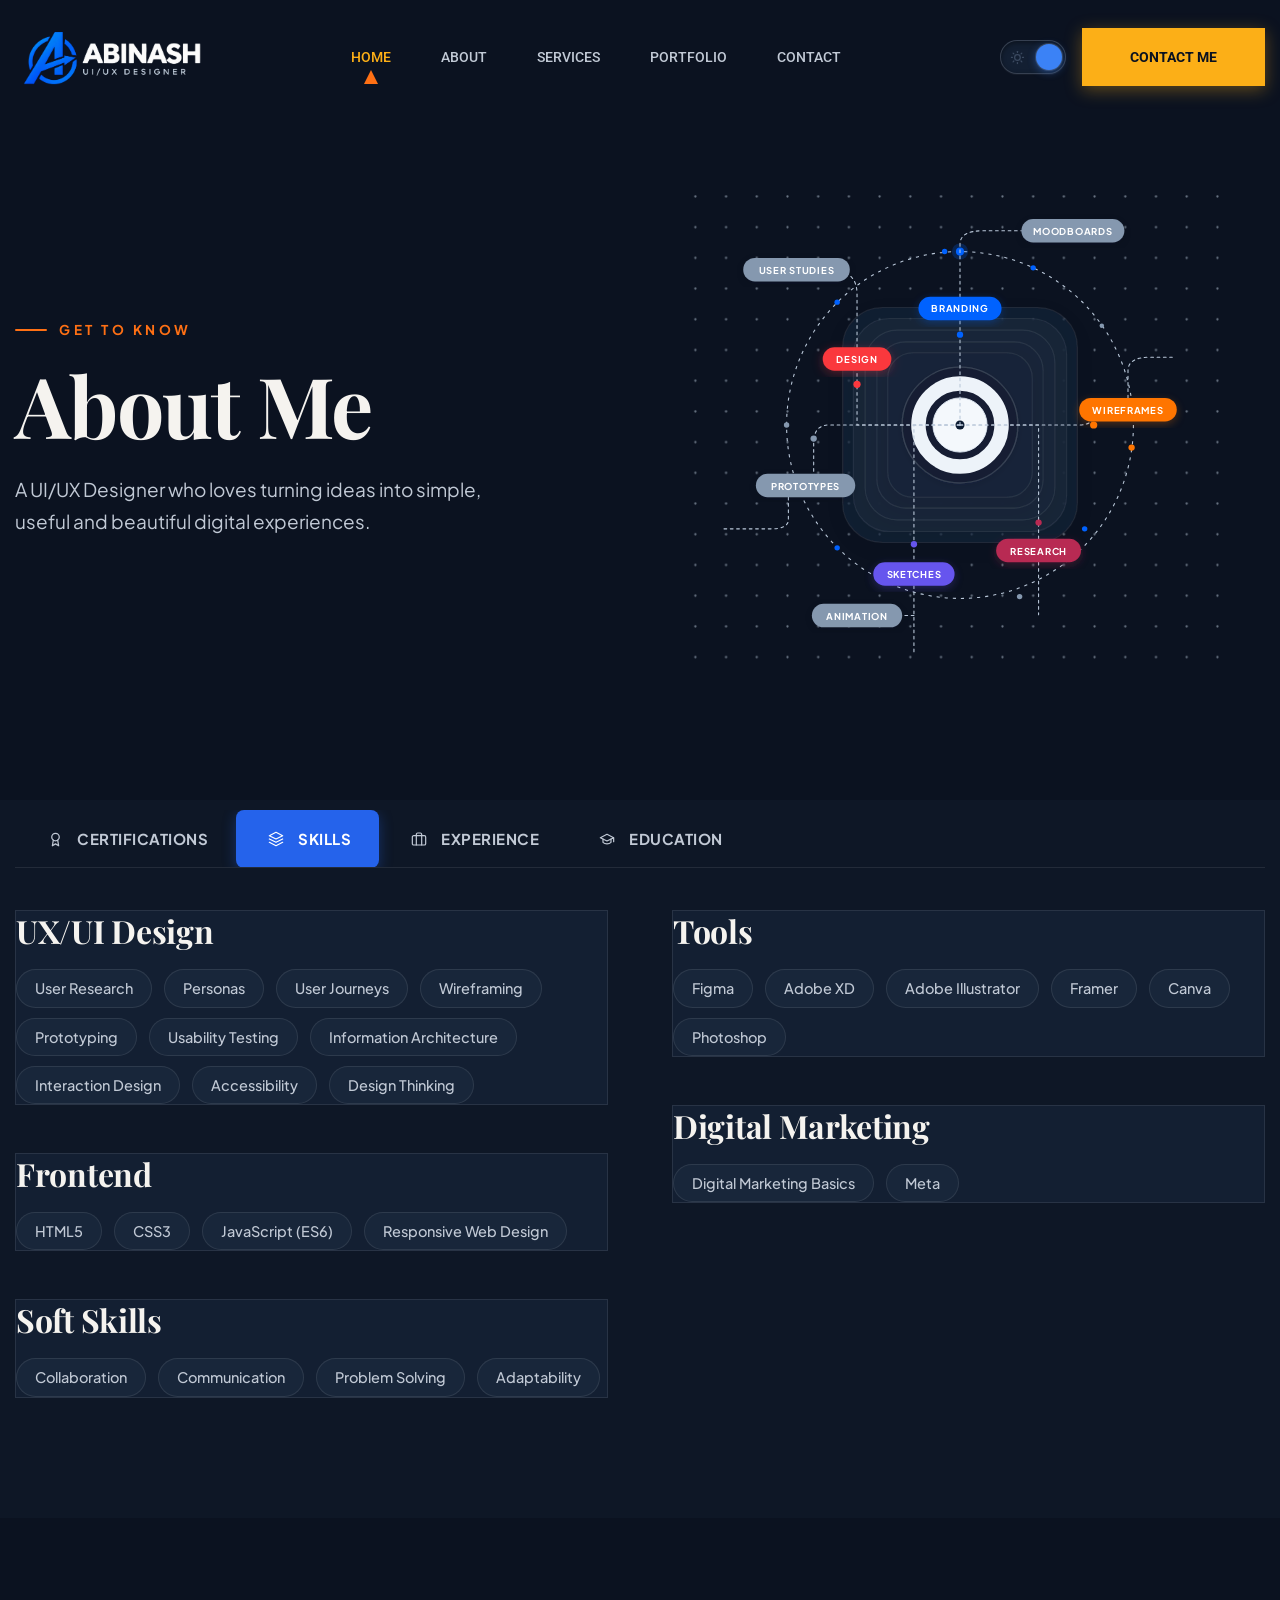
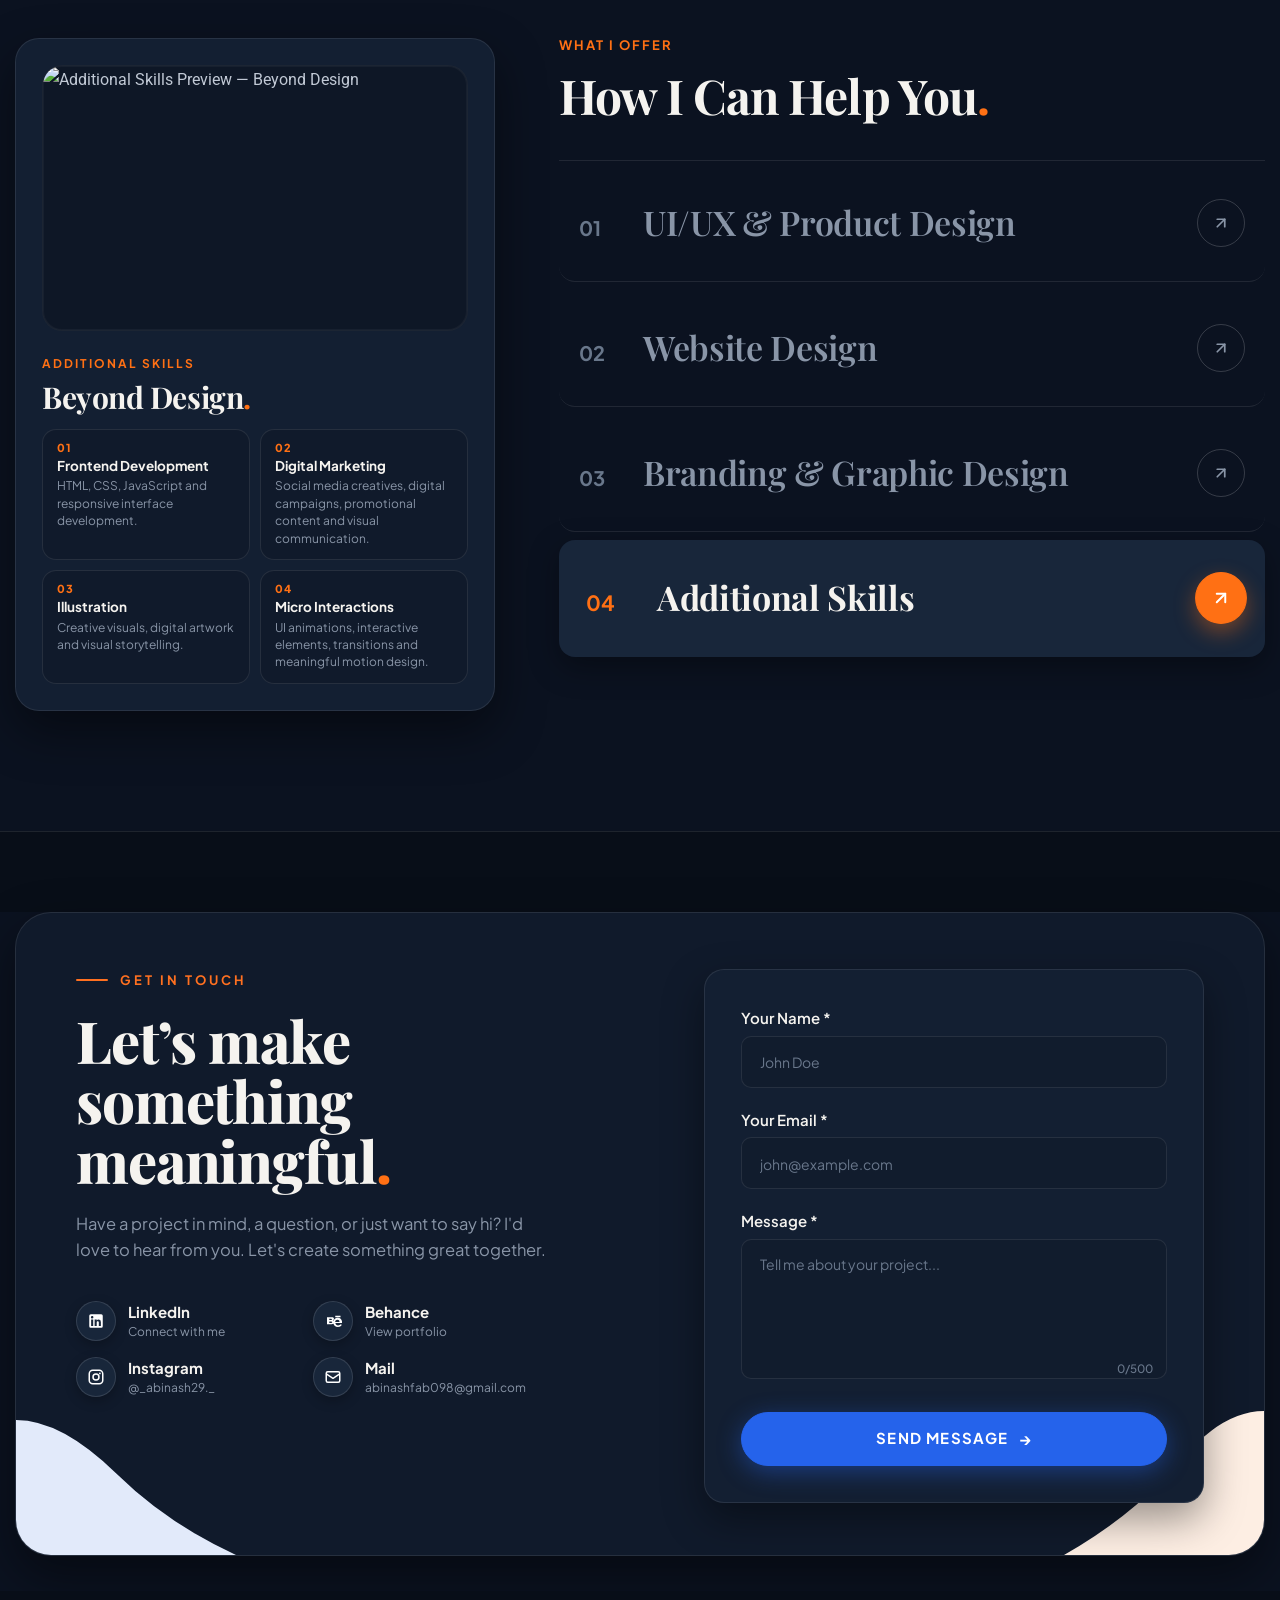
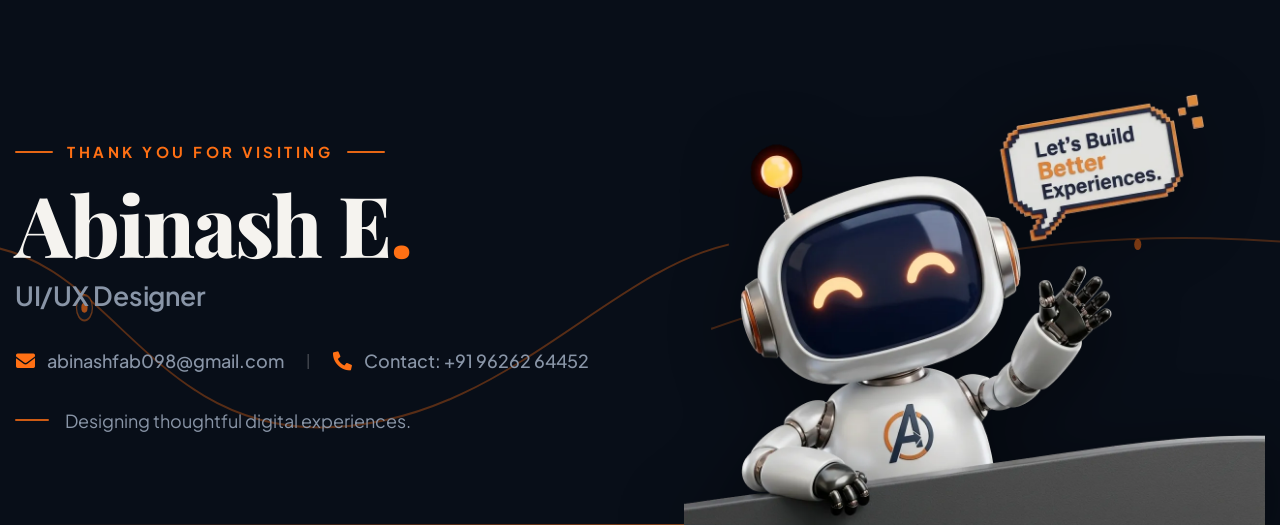
==== commit 90dddbc3: "Auto-sync portfolio – 2026-11-12 22:04" ====
--- a/about.html
+++ b/about.html
@@ -7,7 +7,7 @@
     <meta charset="utf-8">
     <meta http-equiv="x-ua-compatible" content="ie=edge">
     <title>Abinash - Personal Portfolio HTML Template</title>
-    <meta name="description" content="">
+    <meta name="description" content="Abinash E — UI/UX &amp; Product Designer Portfolio">
     <meta name="viewport" content="width=device-width, initial-scale=1">
 
     <link rel="shortcut icon" type="image/x-icon" href="assets/img/favicon.webp">
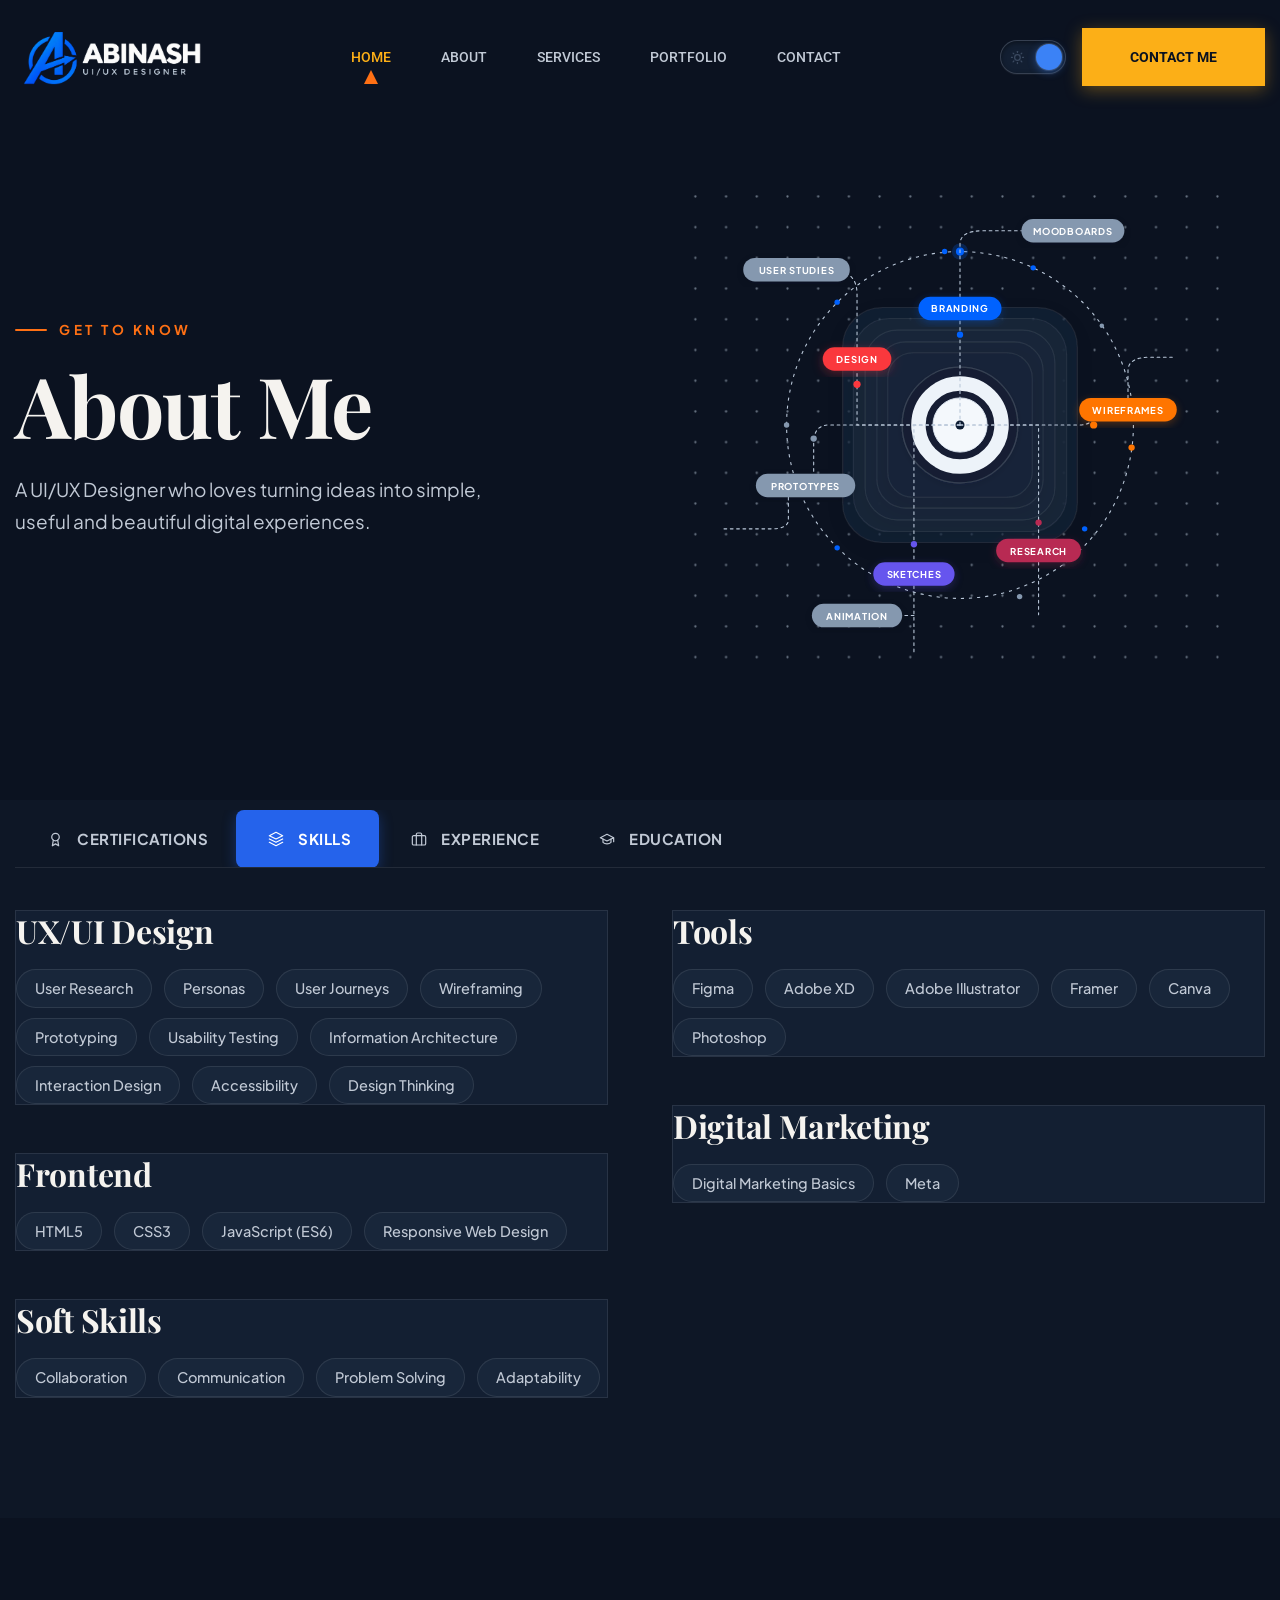
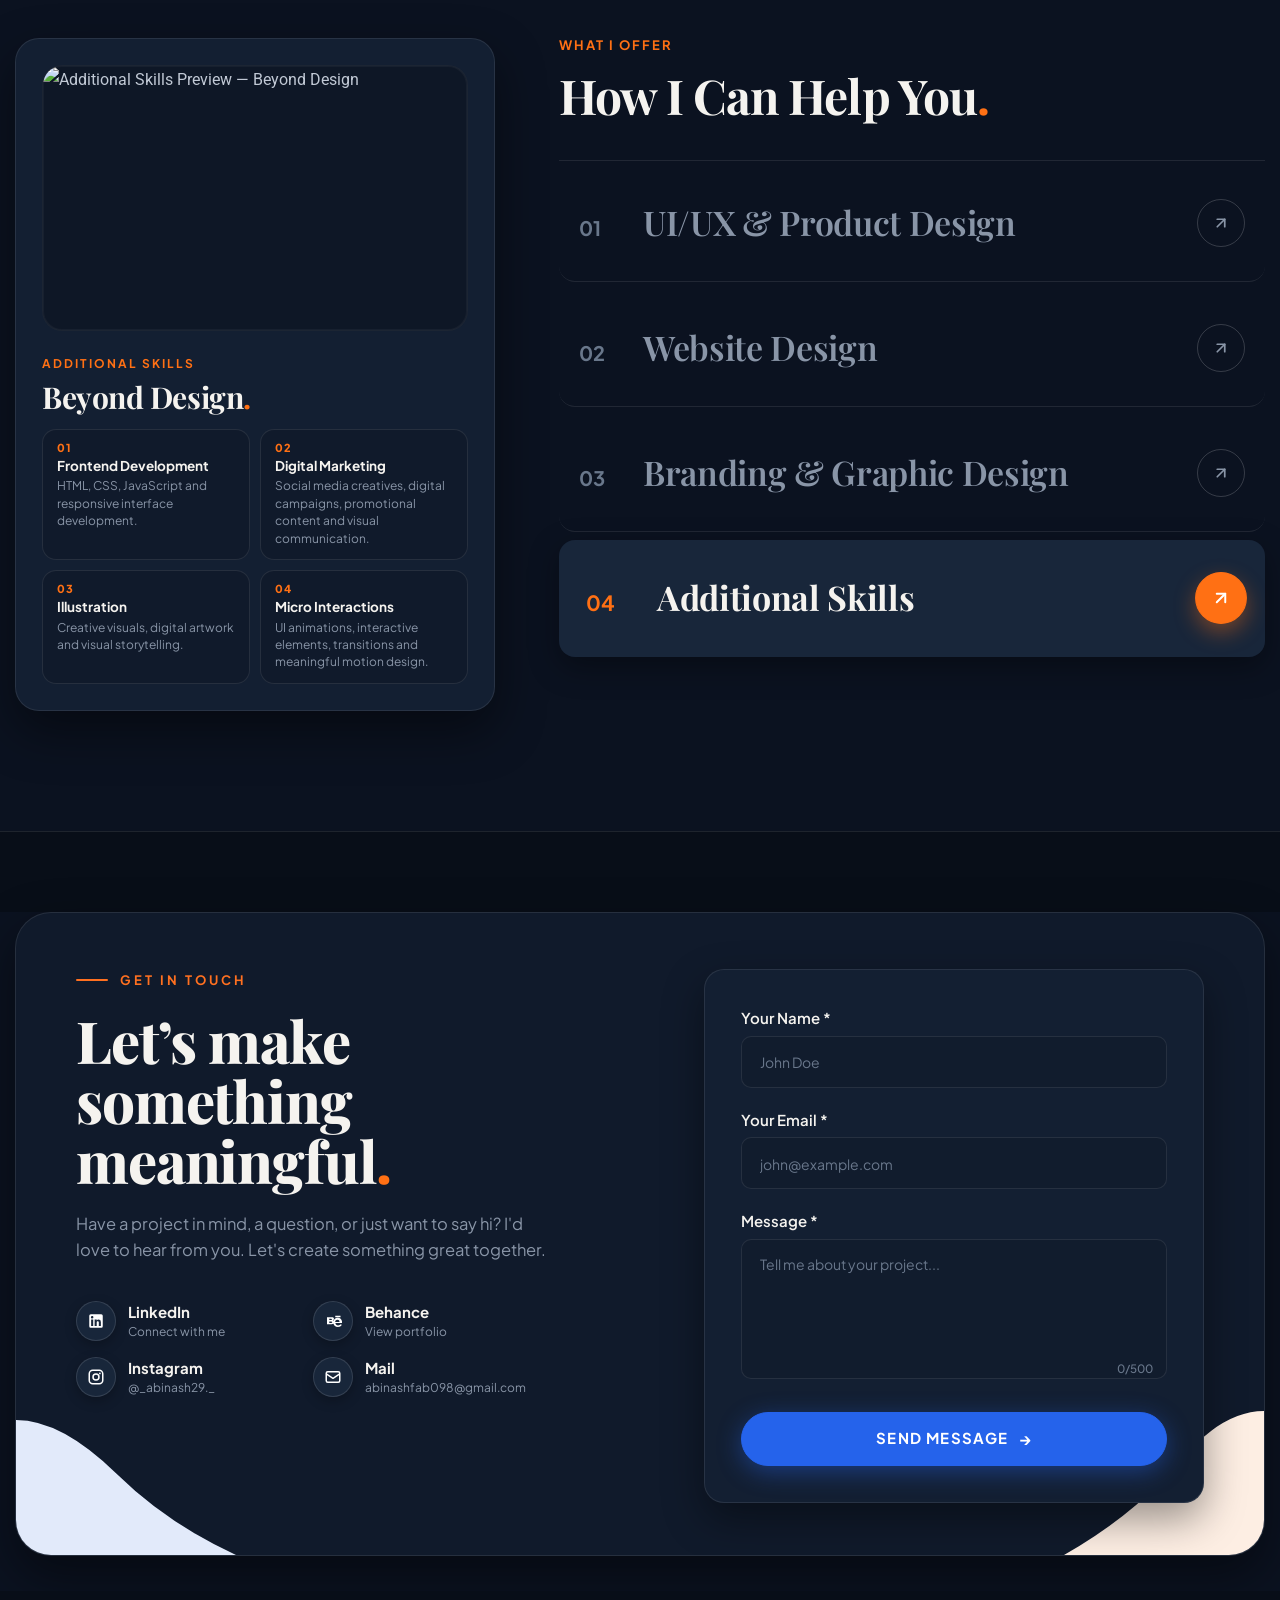
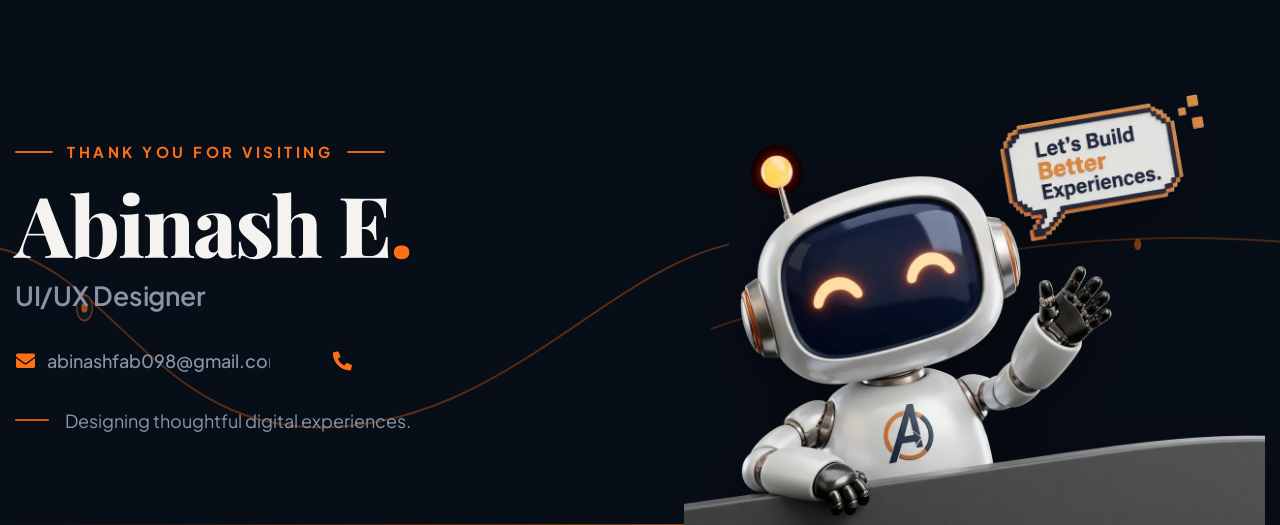
==== commit 3e8ddcd1: "Auto-sync portfolio – 2026-11-13 10:29" ====
--- a/about.html
+++ b/about.html
@@ -807,6 +807,51 @@
                                                 </div>
                                             </div>
                                         </article>
+
+                                        <!-- Certificate Card 6: EDUCBA -->
+                                        <article class="cert-card">
+                                            <div class="cert-card__preview" role="button" tabindex="0"
+                                                data-bs-toggle="modal" data-bs-target="#certModal6"
+                                                aria-label="View Certificate - Photoshop – Beginners" style="cursor: pointer;">
+                                                <img src="assets/img/certificates/Certificate_6.webp"
+                                                    alt="Photoshop – Beginners - EDUCBA"
+                                                    class="cert-card__img" loading="lazy">
+                                            </div>
+                                            <div class="cert-card__content">
+                                                <div class="cert-card__badge-wrap">
+                                                </div>
+                                                <h3 class="cert-card__title">Photoshop – Beginners</h3>
+                                                <div class="cert-card__meta">
+                                                    <span class="cert-card__meta-item">
+                                                        <svg class="cert-meta-icon" width="16" height="16"
+                                                            viewBox="0 0 24 24" fill="none" stroke="currentColor"
+                                                            stroke-width="1.8" stroke-linecap="round"
+                                                            stroke-linejoin="round">
+                                                            <path
+                                                                d="M3 21h18M3 10h18M5 6l7-3 7 3M4 10v11M20 10v11M8 14v3M12 14v3M16 14v3" />
+                                                        </svg>
+                                                        EDUCBA
+                                                    </span>
+                                                    <span class="cert-card__meta-item">
+                                                        <svg class="cert-meta-icon" width="16" height="16"
+                                                            viewBox="0 0 24 24" fill="none" stroke="currentColor"
+                                                            stroke-width="1.8" stroke-linecap="round"
+                                                            stroke-linejoin="round">
+                                                            <rect x="3" y="4" width="18" height="18" rx="2" ry="2" />
+                                                            <line x1="16" y1="2" x2="16" y2="6" />
+                                                            <line x1="8" y1="2" x2="8" y2="6" />
+                                                            <line x1="3" y1="10" x2="21" y2="10" />
+                                                        </svg>
+                                                        December 27, 2025
+                                                    </span>
+                                                </div>
+                                                <p class="cert-card__desc">Successfully completed the Photoshop – Beginners course offered by EDUCBA.</p>
+                                                <div class="cert-card__action">
+                                                    <button type="button" class="cert-card__btn" data-bs-toggle="modal"
+                                                        data-bs-target="#certModal6">View Certificate</button>
+                                                </div>
+                                            </div>
+                                        </article>
                                     </div>
                                 </div>
                                 <div class="tab-pane fade show active" id="skills" role="tabpanel"
--- a/assets/css/style.css
+++ b/assets/css/style.css
@@ -4541,14 +4541,235 @@
   }
 }
 
-@media (max-width: 767.98px) {
+/* ==============================================================
+   Portfolio Section — Mobile Responsive Refinements (<= 767.98px)
+   ============================================================== */
+@media (max-width: 767.98px) {
+  /* 1. Portfolio Container & Section Spacing */
+  .portfolio {
+    padding: 65px 0 55px;
+    overflow: hidden;
+  }
+
+  .portfolio .container {
+    padding-left: 20px;
+    padding-right: 20px;
+  }
+
+  /* 2. Heading: Centered Two-Line Presentation & Balanced Spacing */
+  .portfolio .section__title {
+    margin-bottom: 24px;
+    text-align: center;
+  }
+
+  .portfolio .section__title .sub-title {
+    font-size: 13px;
+    letter-spacing: 0.12em;
+    margin-bottom: 8px;
+  }
+
+  .portfolio .section__title .title {
+    font-size: 28px;
+    line-height: 1.3;
+    max-width: 260px;
+    margin-left: auto;
+    margin-right: auto;
+    text-align: center;
+    text-wrap: balance;
+  }
+
+  /* 3. Category Filters: Balanced Two-Column Grid */
+  .portfolio__nav {
+    display: grid !important;
+    grid-template-columns: repeat(2, minmax(0, 1fr)) !important;
+    gap: 12px 14px !important;
+    max-width: 340px !important;
+    margin: 0 auto 20px !important;
+    padding: 0 4px !important;
+    border: none !important;
+  }
+
+  .portfolio__nav li {
+    margin: 0 !important;
+    width: 100% !important;
+    display: flex !important;
+    justify-content: center !important;
+    align-items: center !important;
+  }
+
+  .portfolio__nav li .nav-link {
+    display: inline-flex !important;
+    align-items: center !important;
+    justify-content: center !important;
+    position: relative !important;
+    width: 100% !important;
+    padding: 6px 4px 10px !important;
+    font-size: 13px !important;
+    font-weight: 600 !important;
+    letter-spacing: 0.03em !important;
+    text-transform: uppercase !important;
+    white-space: nowrap !important;
+    text-align: center !important;
+    border: none !important;
+    background: transparent !important;
+    color: #4a4d52 !important;
+    transition: color 0.3s ease !important;
+  }
+
+  .active-dark-mode .portfolio__nav li .nav-link {
+    color: #a6abb4 !important;
+  }
+
+  .portfolio__nav li .nav-link.active,
+  .active-dark-mode .portfolio__nav li .nav-link.active {
+    color: #FCAF17 !important;
+  }
+
+  /* Yellow Triangular Active Indicator */
   .portfolio__nav li .nav-link::after {
-    bottom: 0;
-    left: -25px;
-    right: auto;
-    margin: 0;
-    border-width: 7px 0 7px 14px;
-    border-color: transparent transparent transparent #FCAF17;
+    content: "" !important;
+    position: absolute !important;
+    left: 50% !important;
+    right: auto !important;
+    transform: translateX(-50%) !important;
+    bottom: -1px !important;
+    width: 0 !important;
+    height: 0 !important;
+    border-style: solid !important;
+    border-width: 0 6px 7px 6px !important;
+    border-color: transparent transparent #FCAF17 transparent !important;
+    margin: 0 !important;
+    opacity: 0 !important;
+    transition: opacity 0.25s ease !important;
+  }
+
+  .portfolio__nav li .nav-link.active::after {
+    opacity: 1 !important;
+  }
+
+  /* 4. Project Carousel: 20px Spacing, Margins & Card Prominence */
+  .portfolio .tab-content {
+    margin-top: 0;
+  }
+
+  .portfolio__active {
+    position: relative;
+    margin: 0 auto;
+    width: 100%;
+  }
+
+  .portfolio__active .slick-list {
+    overflow: visible !important;
+  }
+
+  .portfolio__active .slick-slide {
+    padding: 0 6px;
+    -webkit-transition: all 0.4s ease-out 0s !important;
+    transition: all 0.4s ease-out 0s !important;
+  }
+
+  .portfolio__active .slick-slide.slick-blur {
+    -webkit-transform: scale(0.82) !important;
+    transform: scale(0.82) !important;
+    filter: blur(4px) !important;
+    -webkit-filter: blur(4px) !important;
+    opacity: 0.55 !important;
+  }
+
+  .portfolio__active .slick-current.slick-active,
+  .portfolio__active .slick-slide.slick-focus {
+    -webkit-transform: scale(1) !important;
+    transform: scale(1) !important;
+    filter: blur(0px) !important;
+    -webkit-filter: blur(0px) !important;
+    opacity: 1 !important;
+    z-index: 5;
+  }
+
+  .portfolio__item {
+    border-radius: 14px;
+    overflow: hidden;
+  }
+
+  .portfolio__thumb {
+    width: 100%;
+    aspect-ratio: 3 / 2;
+    border-radius: 14px;
+    overflow: hidden;
+  }
+
+  .portfolio__thumb img {
+    width: 100%;
+    height: 100%;
+    aspect-ratio: 3 / 2;
+    object-fit: cover;
+    border-radius: 14px;
+  }
+
+  /* 5. Navigation: Comfortably Tappable Mobile Arrows */
+  .portfolio__active .slick-arrow {
+    position: absolute;
+    top: 50%;
+    transform: translateY(-50%);
+    width: 44px;
+    height: 44px;
+    border-radius: 50%;
+    background: rgba(255, 255, 255, 0.92);
+    box-shadow: 0 4px 14px rgba(0, 0, 0, 0.16);
+    display: flex !important;
+    align-items: center;
+    justify-content: center;
+    font-size: 16px;
+    color: #191B1E;
+    z-index: 10;
+    backdrop-filter: blur(8px);
+    -webkit-backdrop-filter: blur(8px);
+    border: 1px solid rgba(0, 0, 0, 0.08);
+    left: 8px;
+    cursor: pointer;
+    touch-action: manipulation;
+    transition: background 0.2s ease, transform 0.15s ease, color 0.2s ease;
+  }
+
+  .portfolio__active .slick-arrow.slick-next {
+    left: auto;
+    right: 8px;
+  }
+
+  .portfolio__active .slick-arrow:active {
+    transform: translateY(-50%) scale(0.92);
+  }
+
+  .active-dark-mode .portfolio__active .slick-arrow {
+    background: rgba(28, 32, 40, 0.9);
+    color: #fff;
+    border: 1px solid rgba(255, 255, 255, 0.16);
+    box-shadow: 0 4px 16px rgba(0, 0, 0, 0.5);
+  }
+
+  .active-dark-mode .portfolio__active .slick-arrow:hover,
+  .active-dark-mode .portfolio__active .slick-arrow:active {
+    color: #FCAF17;
+  }
+}
+
+@media (max-width: 420px) {
+  .portfolio__nav {
+    max-width: 310px !important;
+    gap: 10px 10px !important;
+  }
+  .portfolio__nav li .nav-link {
+    font-size: 12px !important;
+  }
+  .portfolio__active .slick-arrow {
+    width: 38px;
+    height: 38px;
+    font-size: 14px;
+    left: 4px;
+  }
+  .portfolio__active .slick-arrow.slick-next {
+    left: auto;
+    right: 4px;
   }
 }
 
@@ -4587,6 +4808,16 @@
   -webkit-filter: blur(0px);
   opacity: 1;
   cursor: default;
+}
+
+@media (prefers-reduced-motion: reduce) {
+  .portfolio__active .slick-slide {
+    -webkit-transition: none !important;
+    -moz-transition: none !important;
+    -ms-transition: none !important;
+    -o-transition: none !important;
+    transition: none !important;
+  }
 }
 
 .portfolio__active .slick-current.slick-active .portfolio__overlay__content,
--- a/assets/css/certifications.css
+++ b/assets/css/certifications.css
@@ -872,6 +872,33 @@
   margin: 0;
 }
 
+/* Official Verification Link in Certificate Modal */
+.cert-verify-link {
+  display: inline-flex;
+  align-items: center;
+  gap: 8px;
+  font-family: var(--cert-font-sans, "Outfit", sans-serif);
+  font-size: 13.5px;
+  font-weight: 600;
+  color: var(--cert-btn-blue, #0056FB);
+  background-color: var(--cert-btn-bg, #EEF4FF);
+  padding: 10px 18px;
+  border-radius: 8px;
+  text-decoration: none;
+  transition: all 0.25s ease;
+  border: 1px solid rgba(0, 86, 251, 0.15);
+}
+
+.cert-verify-link:hover,
+.cert-verify-link:focus {
+  background-color: var(--cert-btn-blue, #0056FB);
+  color: #ffffff !important;
+  border-color: var(--cert-btn-blue, #0056FB);
+  transform: translateY(-1px);
+  box-shadow: 0 4px 12px rgba(0, 86, 251, 0.25);
+  text-decoration: none;
+}
+
 /* -------------------------------------------------------------
    Dark Mode Support for Certificate Modal
 ------------------------------------------------------------- */
@@ -924,6 +951,19 @@
   color: #FF8F2D;
 }
 
+body.active-dark-mode .cert-verify-link {
+  background-color: rgba(0, 86, 251, 0.18);
+  color: #4D8DFF;
+  border-color: rgba(77, 141, 255, 0.25);
+}
+
+body.active-dark-mode .cert-verify-link:hover,
+body.active-dark-mode .cert-verify-link:focus {
+  background-color: #0056FB;
+  color: #ffffff !important;
+  box-shadow: 0 4px 16px rgba(0, 86, 251, 0.45);
+}
+
 body.active-dark-mode .cert-modal__close,
 body.active-dark-mode .btn-close.cert-modal__close {
   background-color: #172437 !important;
@@ -987,6 +1027,12 @@
     right: 16px !important;
     width: 36px !important;
     height: 36px !important;
+  }
+  .cert-verify-link {
+    width: 100%;
+    justify-content: center;
+    padding: 11px 16px;
+    font-size: 13px;
   }
 }
 
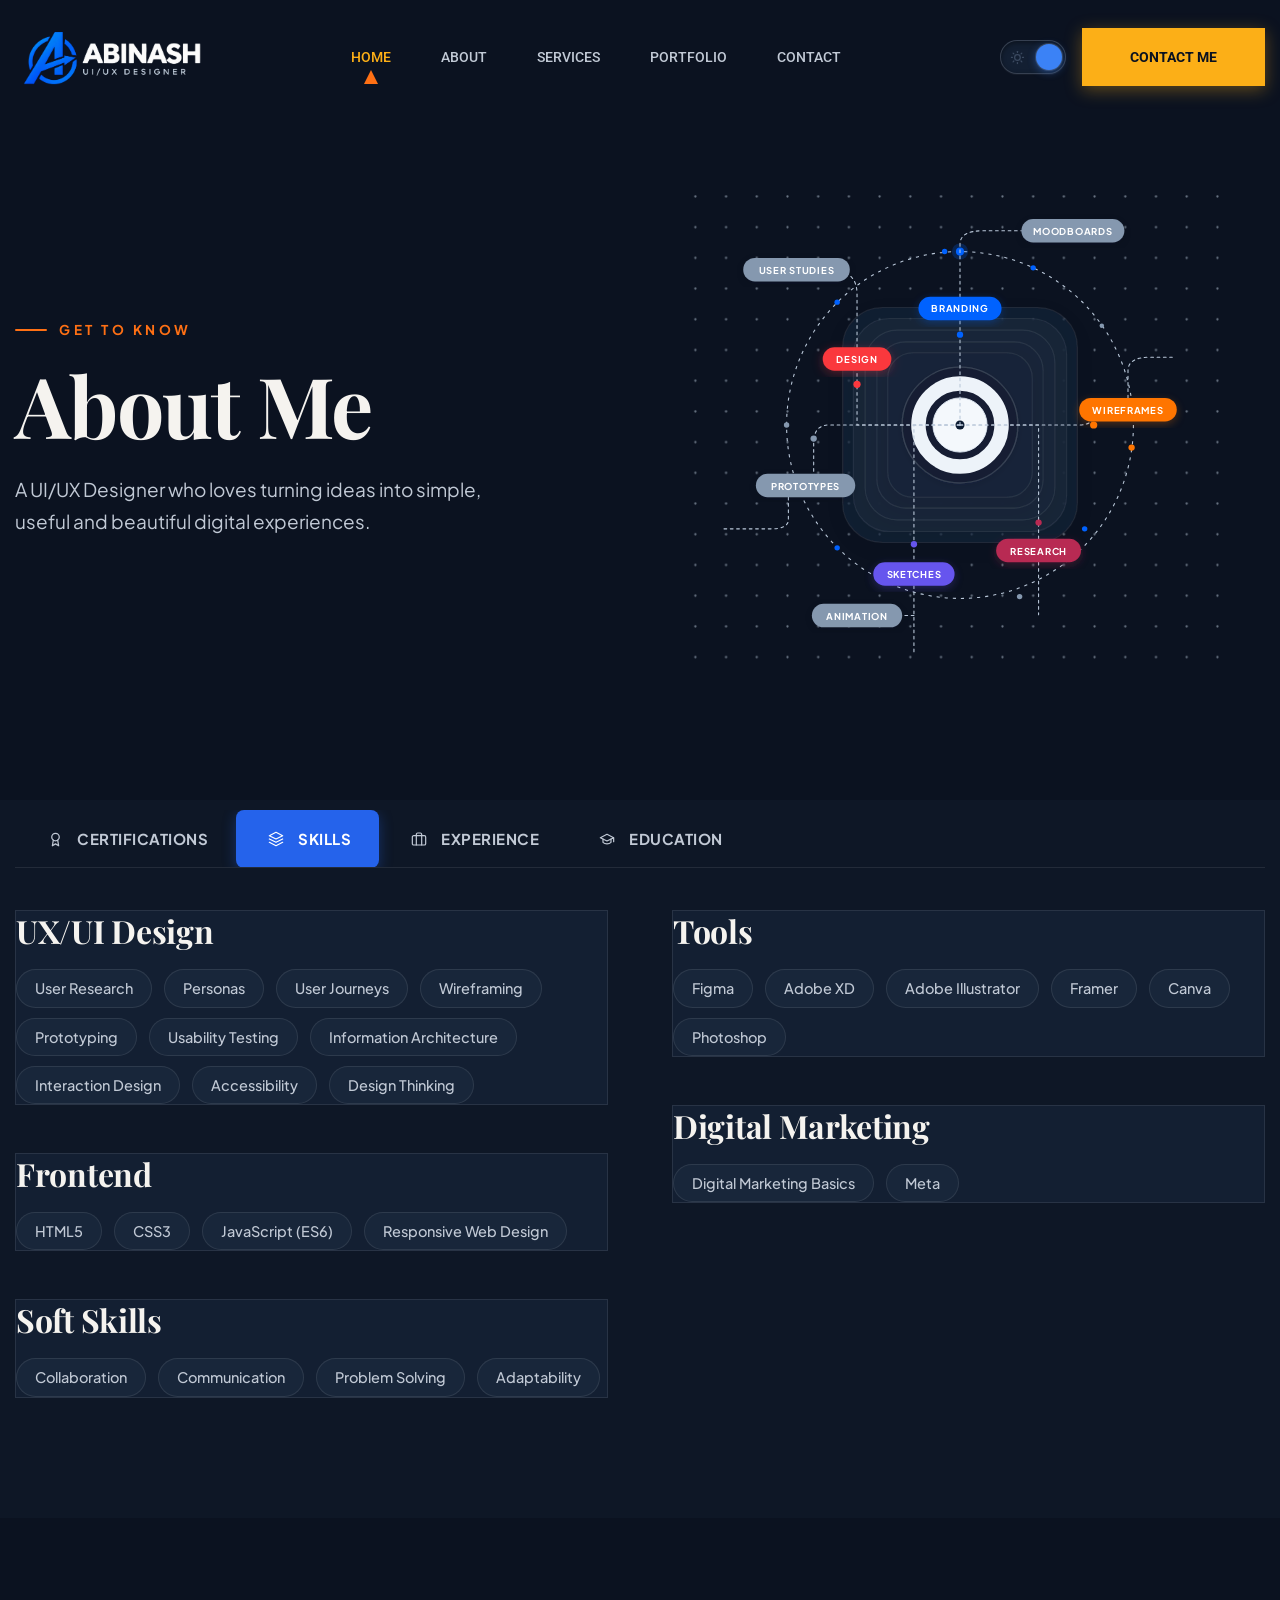
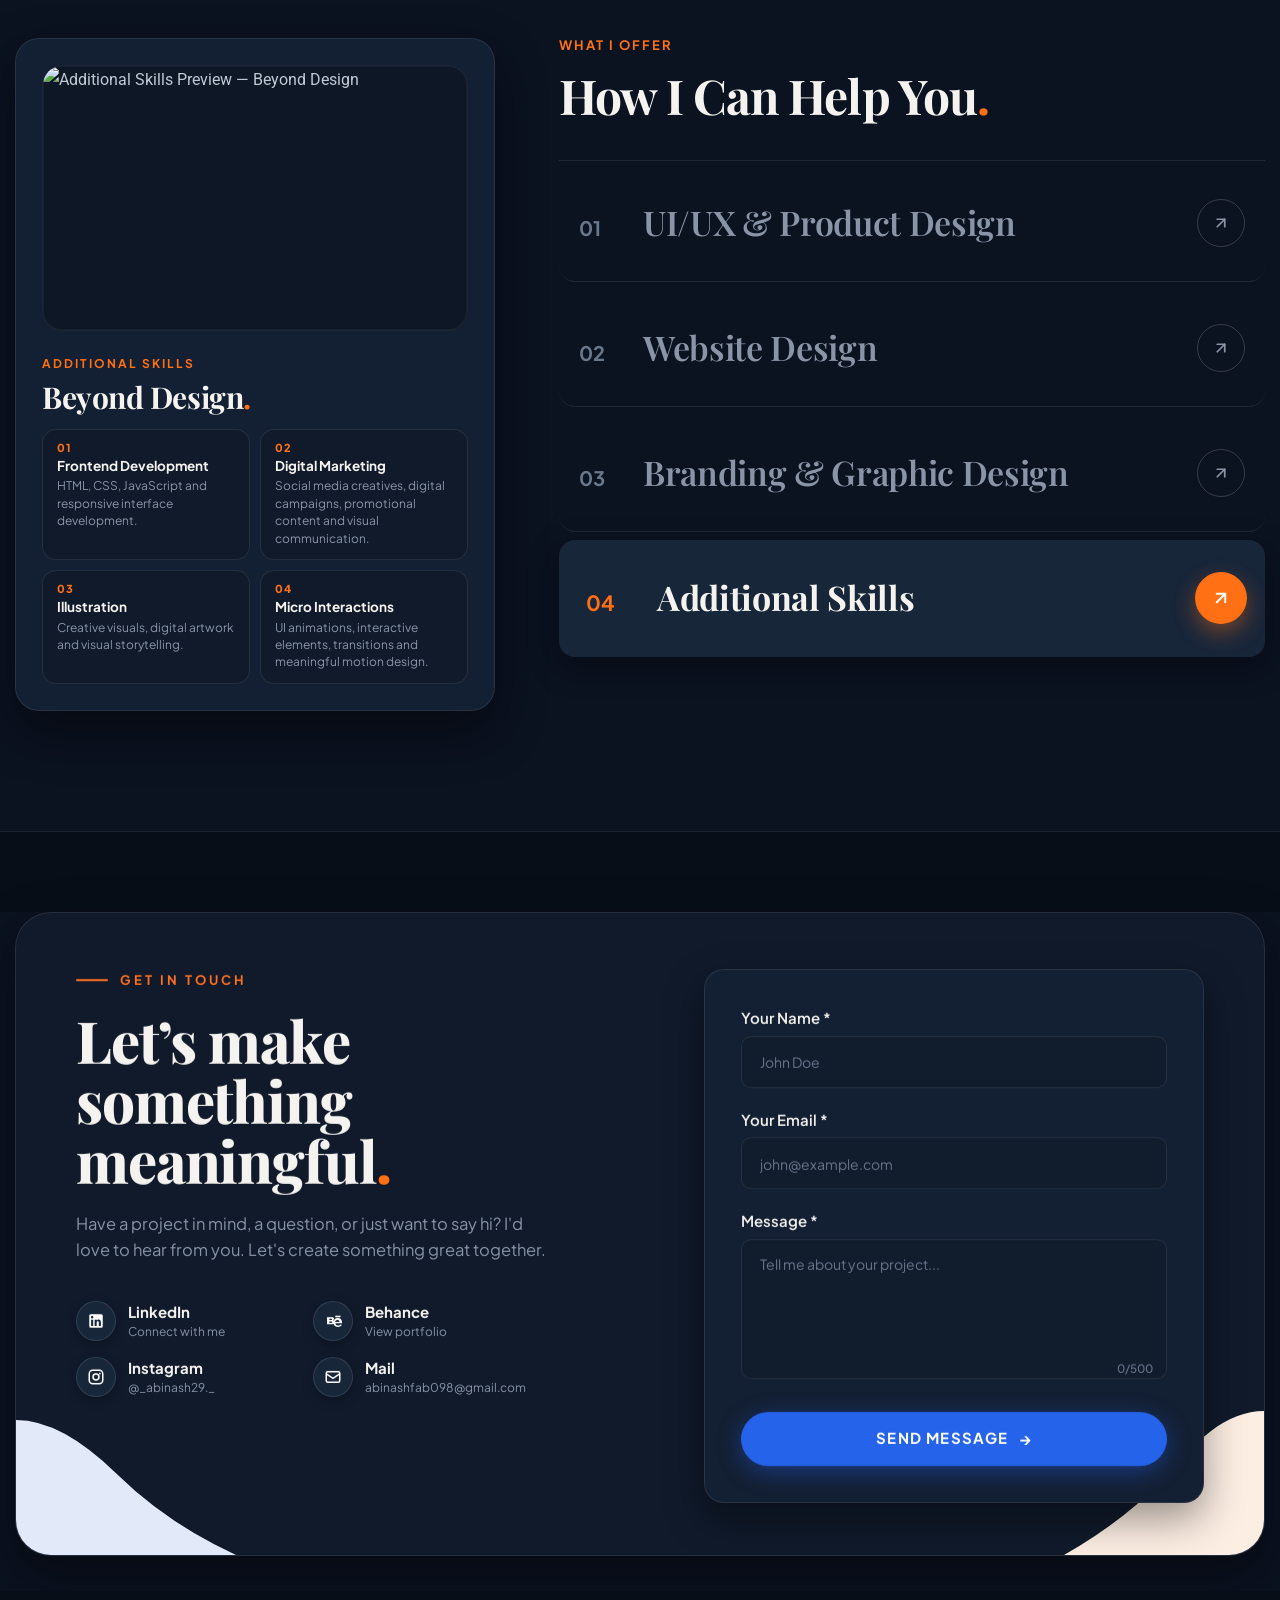
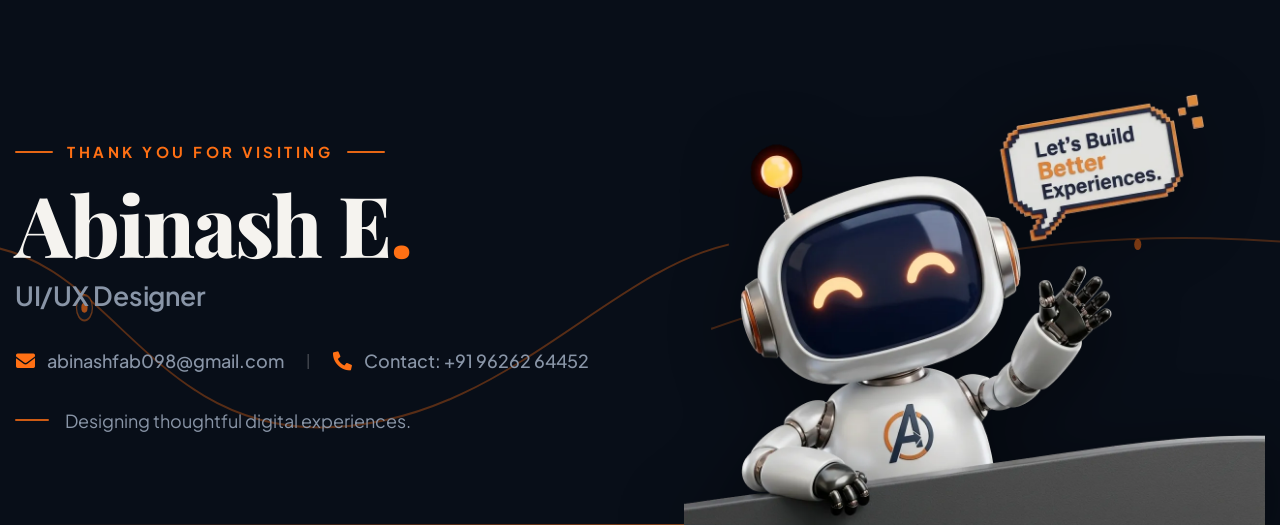
==== commit 3546c210: "Auto-sync portfolio – 2026-11-13 10:30" ====
--- a/about.html
+++ b/about.html
@@ -2086,6 +2086,103 @@
         </div>
     </div>
 
+    <!-- Modal 6: EDUCBA -->
+    <div class="modal fade cert-modal" id="certModal6" tabindex="-1" aria-labelledby="certModalLabel6"
+        aria-hidden="true" data-bs-backdrop="true" data-bs-keyboard="true">
+        <div class="modal-dialog modal-dialog-centered cert-modal__dialog">
+            <div class="modal-content cert-modal__card">
+                <button type="button" class="btn-close cert-modal__close" data-bs-dismiss="modal"
+                    aria-label="Close"></button>
+                <div class="cert-modal__body">
+                    <!-- Left Column: Certificate Preview with gentle floating paper animation -->
+                    <div class="cert-modal__col-left">
+                        <div class="cert-modal__paper-frame cert-modal__floating-paper">
+                            <img src="assets/img/certificates/Certificate_6.webp"
+                                alt="Photoshop – Beginners - EDUCBA" class="img-fluid cert-modal__cert-img">
+                        </div>
+                    </div>
+
+                    <!-- Right Column: Staggered reveal details -->
+                    <div class="cert-modal__col-right">
+                        <!-- 1. Title -->
+                        <h2 class="cert-detail__title cert-reveal-item cert-reveal--1" id="certModalLabel6">Photoshop – Beginners — Certificate of Completion</h2>
+
+                        <!-- 2. Short introductory description -->
+                        <p class="cert-detail__intro cert-reveal-item cert-reveal--2">Foundational Adobe Photoshop course covering essential digital imaging tools, photo editing, layer management, and creative design techniques.</p>
+
+                        <div class="cert-detail__divider cert-reveal-item cert-reveal--2"></div>
+
+                        <!-- 3. Organization -->
+                        <div class="cert-detail__meta-row cert-reveal-item cert-reveal--3">
+                            <div class="cert-detail__icon-badge cert-detail__icon-badge--blue" aria-hidden="true">
+                                <svg width="20" height="20" viewBox="0 0 24 24" fill="none" stroke="currentColor"
+                                    stroke-width="2" stroke-linecap="round" stroke-linejoin="round">
+                                    <path d="M3 21h18M3 10h18M5 6l7-3 7 3M4 10v11M20 10v11M8 14v3M12 14v3M16 14v3" />
+                                </svg>
+                            </div>
+                            <div class="cert-detail__meta-content">
+                                <span class="cert-detail__meta-label">ORGANIZATION</span>
+                                <span class="cert-detail__meta-val">EDUCBA</span>
+                            </div>
+                        </div>
+
+                        <!-- 4. Recipient & Certificate ID -->
+                        <div class="cert-detail__meta-row cert-reveal-item cert-reveal--4">
+                            <div class="cert-detail__icon-badge cert-detail__icon-badge--orange" aria-hidden="true">
+                                <svg width="20" height="20" viewBox="0 0 24 24" fill="none" stroke="currentColor"
+                                    stroke-width="2" stroke-linecap="round" stroke-linejoin="round">
+                                    <path d="M20 21v-2a4 4 0 0 0-4-4H8a4 4 0 0 0-4 4v2" />
+                                    <circle cx="12" cy="7" r="4" />
+                                </svg>
+                            </div>
+                            <div class="cert-detail__meta-content">
+                                <span class="cert-detail__meta-label">RECIPIENT &amp; CERTIFICATE ID</span>
+                                <span class="cert-detail__meta-val">Abinash E · ID: ACVEZD1BS</span>
+                            </div>
+                        </div>
+
+                        <!-- 5. Completion Date -->
+                        <div class="cert-detail__meta-row cert-reveal-item cert-reveal--5">
+                            <div class="cert-detail__icon-badge cert-detail__icon-badge--blue" aria-hidden="true">
+                                <svg width="20" height="20" viewBox="0 0 24 24" fill="none" stroke="currentColor"
+                                    stroke-width="2" stroke-linecap="round" stroke-linejoin="round">
+                                    <rect x="3" y="4" width="18" height="18" rx="2" ry="2" />
+                                    <line x1="16" y1="2" x2="16" y2="6" />
+                                    <line x1="8" y1="2" x2="8" y2="6" />
+                                    <line x1="3" y1="10" x2="21" y2="10" />
+                                </svg>
+                            </div>
+                            <div class="cert-detail__meta-content">
+                                <span class="cert-detail__meta-label">COMPLETION DATE</span>
+                                <span class="cert-detail__meta-val">December 27, 2025</span>
+                            </div>
+                        </div>
+
+                        <div class="cert-detail__divider cert-reveal-item cert-reveal--5"></div>
+
+                        <!-- 6. Description heading and full description -->
+                        <div class="cert-detail__full-desc cert-reveal-item cert-reveal--6">
+                            <span class="cert-detail__desc-heading">DESCRIPTION</span>
+                            <p class="cert-detail__desc-text">Successfully completed the Photoshop – Beginners course offered by EDUCBA.</p>
+                        </div>
+
+                        <!-- 7. Official Verification Link -->
+                        <div class="cert-detail__action-row cert-reveal-item cert-reveal--6" style="margin-top: 20px;">
+                            <a href="https://www.educba.com/certificate/?c=ACVEZD1BS" target="_blank" rel="noopener noreferrer" class="cert-verify-link">
+                                <svg width="16" height="16" viewBox="0 0 24 24" fill="none" stroke="currentColor" stroke-width="2" stroke-linecap="round" stroke-linejoin="round">
+                                    <path d="M18 13v6a2 2 0 0 1-2 2H5a2 2 0 0 1-2-2V8a2 2 0 0 1 2-2h6" />
+                                    <polyline points="15 3 21 3 21 9" />
+                                    <line x1="10" y1="14" x2="21" y2="3" />
+                                </svg>
+                                <span>Verify Certificate Online</span>
+                            </a>
+                        </div>
+                    </div>
+                </div>
+            </div>
+        </div>
+    </div>
+
     <!-- JS here -->
     <script src="assets/js/vendor/jquery-3.6.0.min.js"></script>
     <script src="assets/js/bootstrap.min.js"></script>
